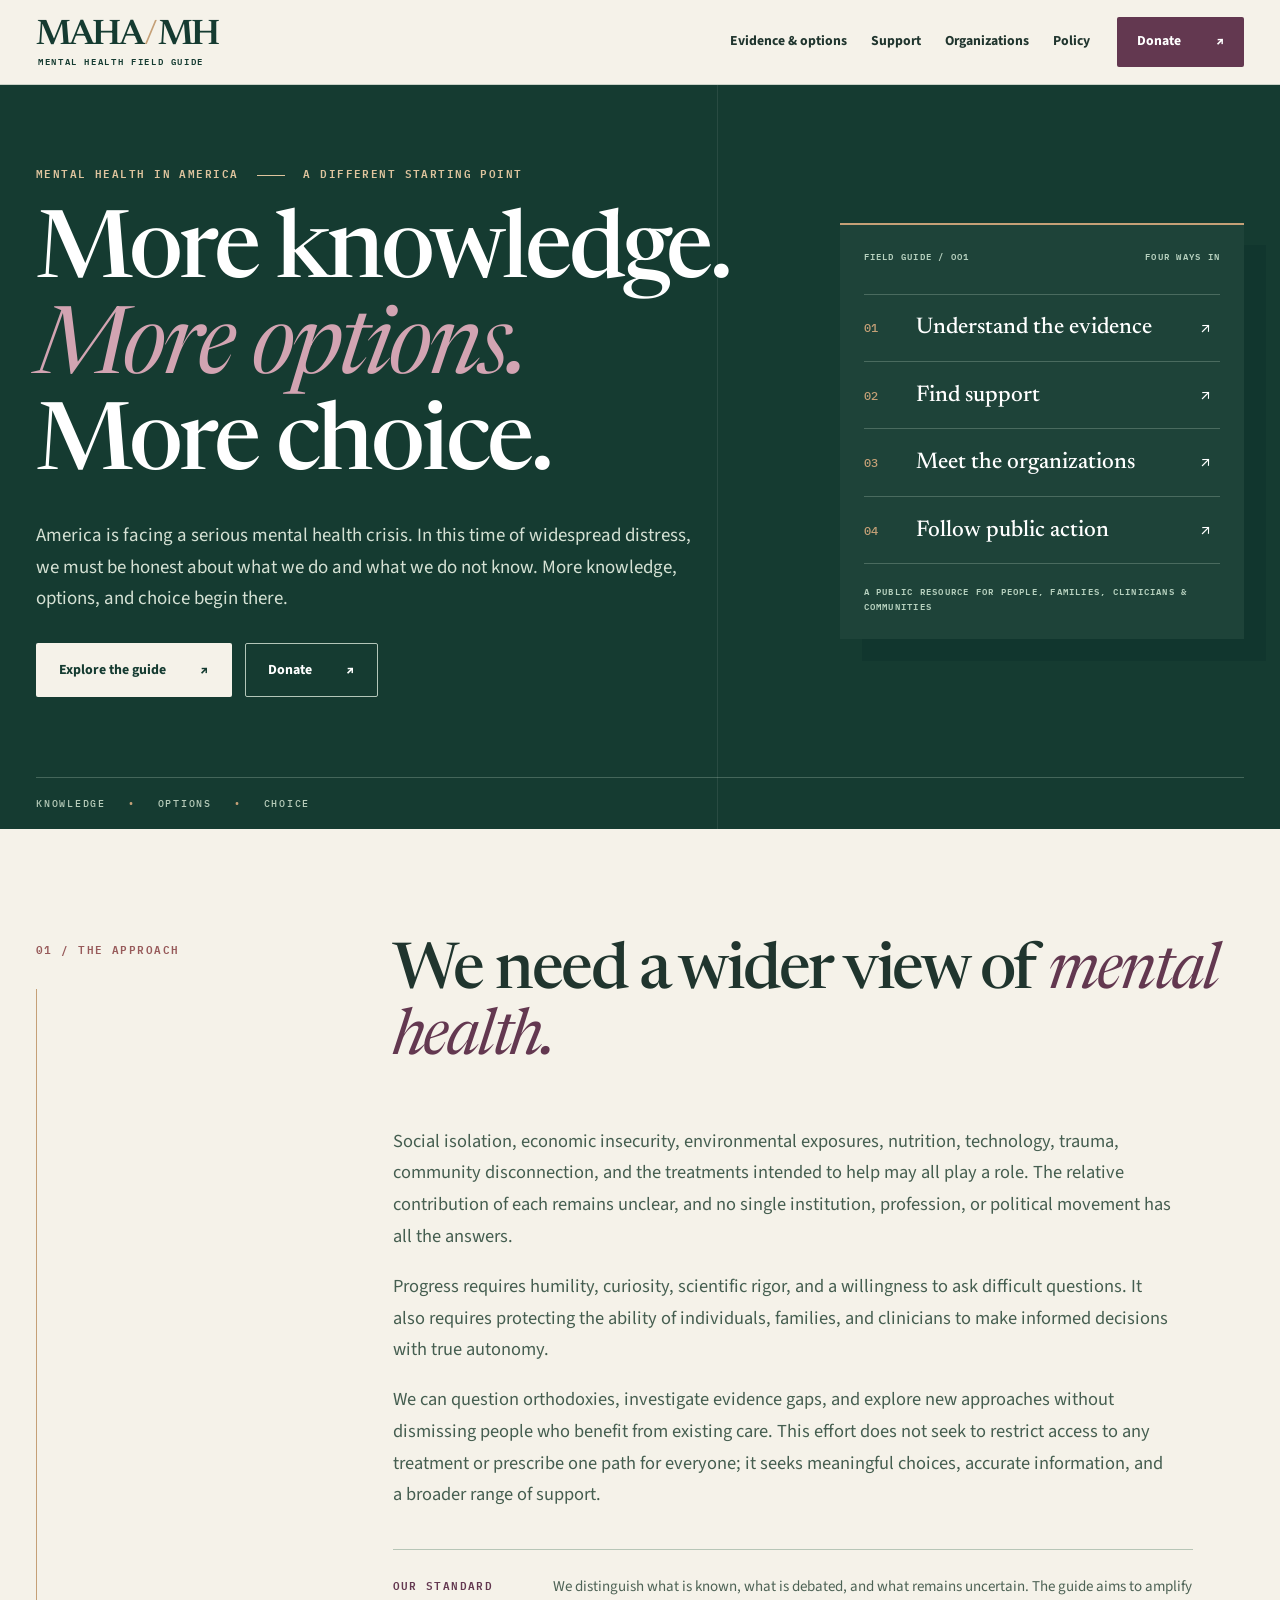
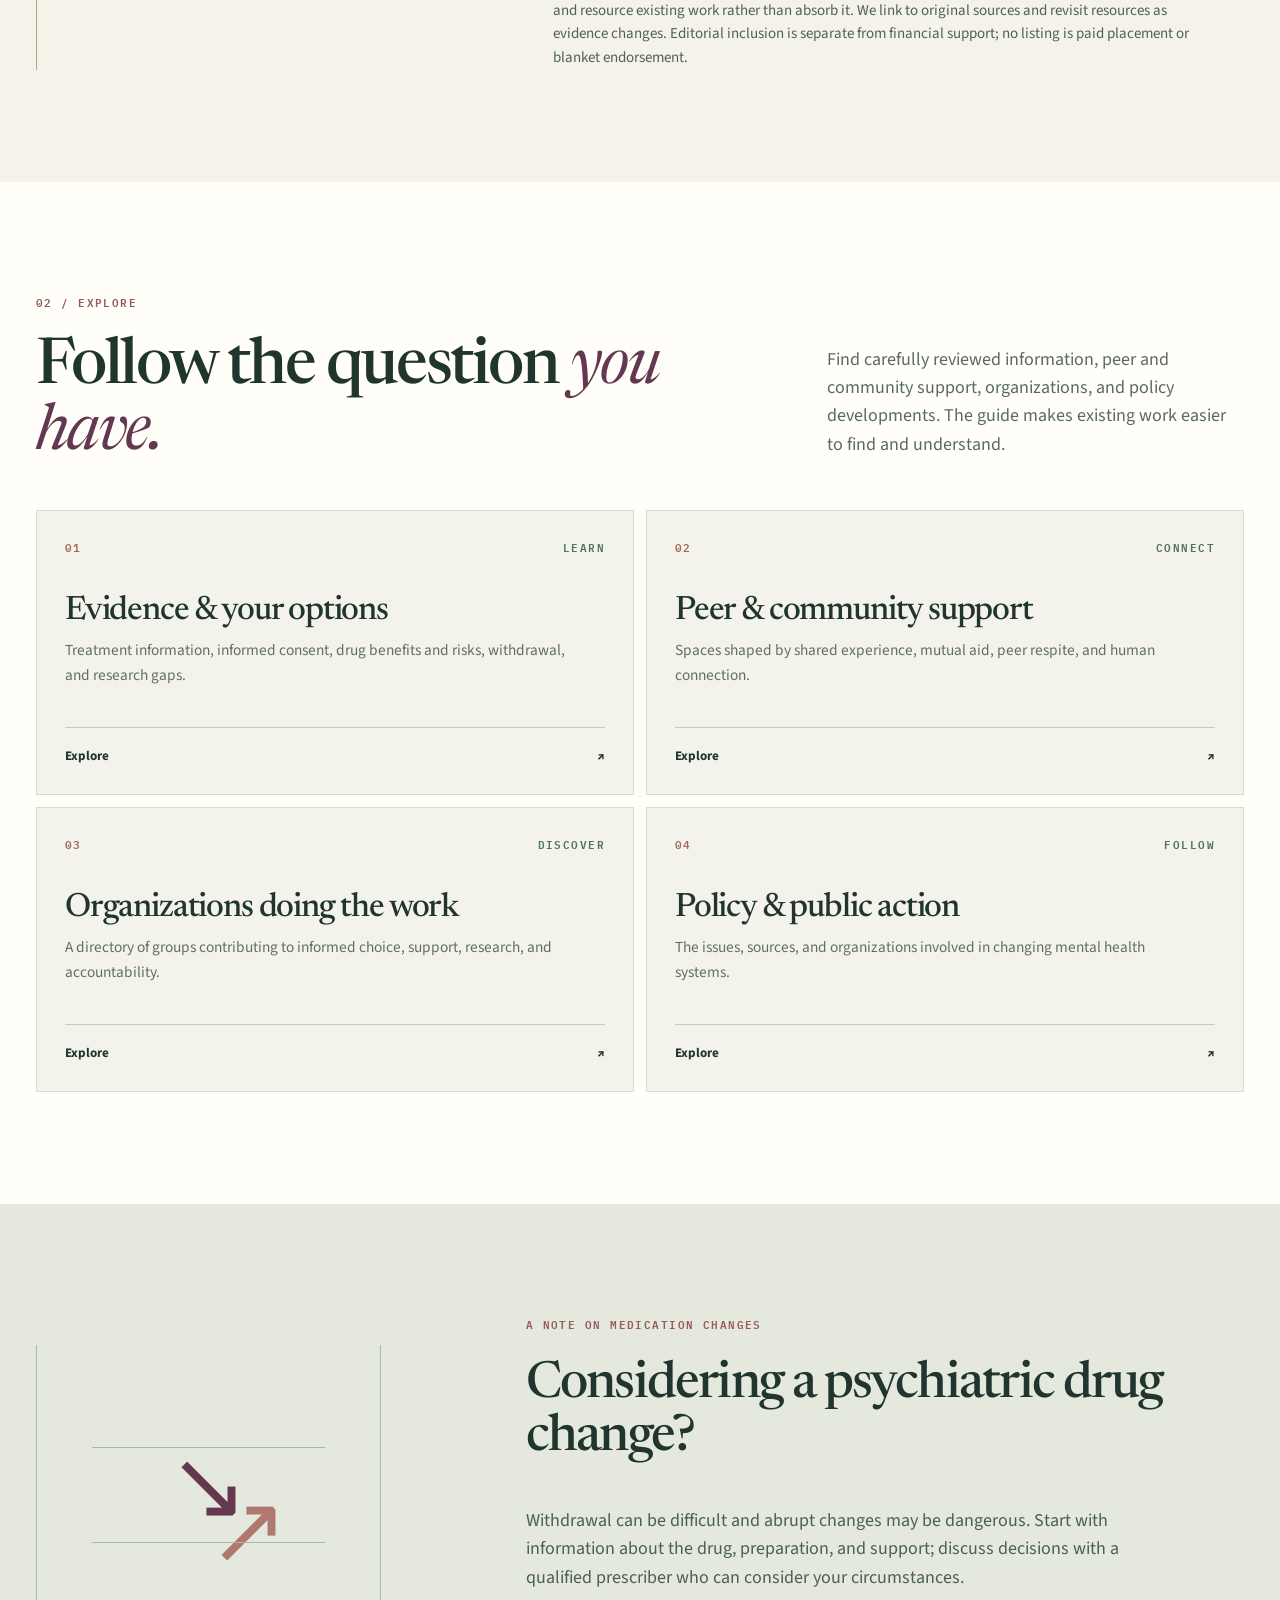
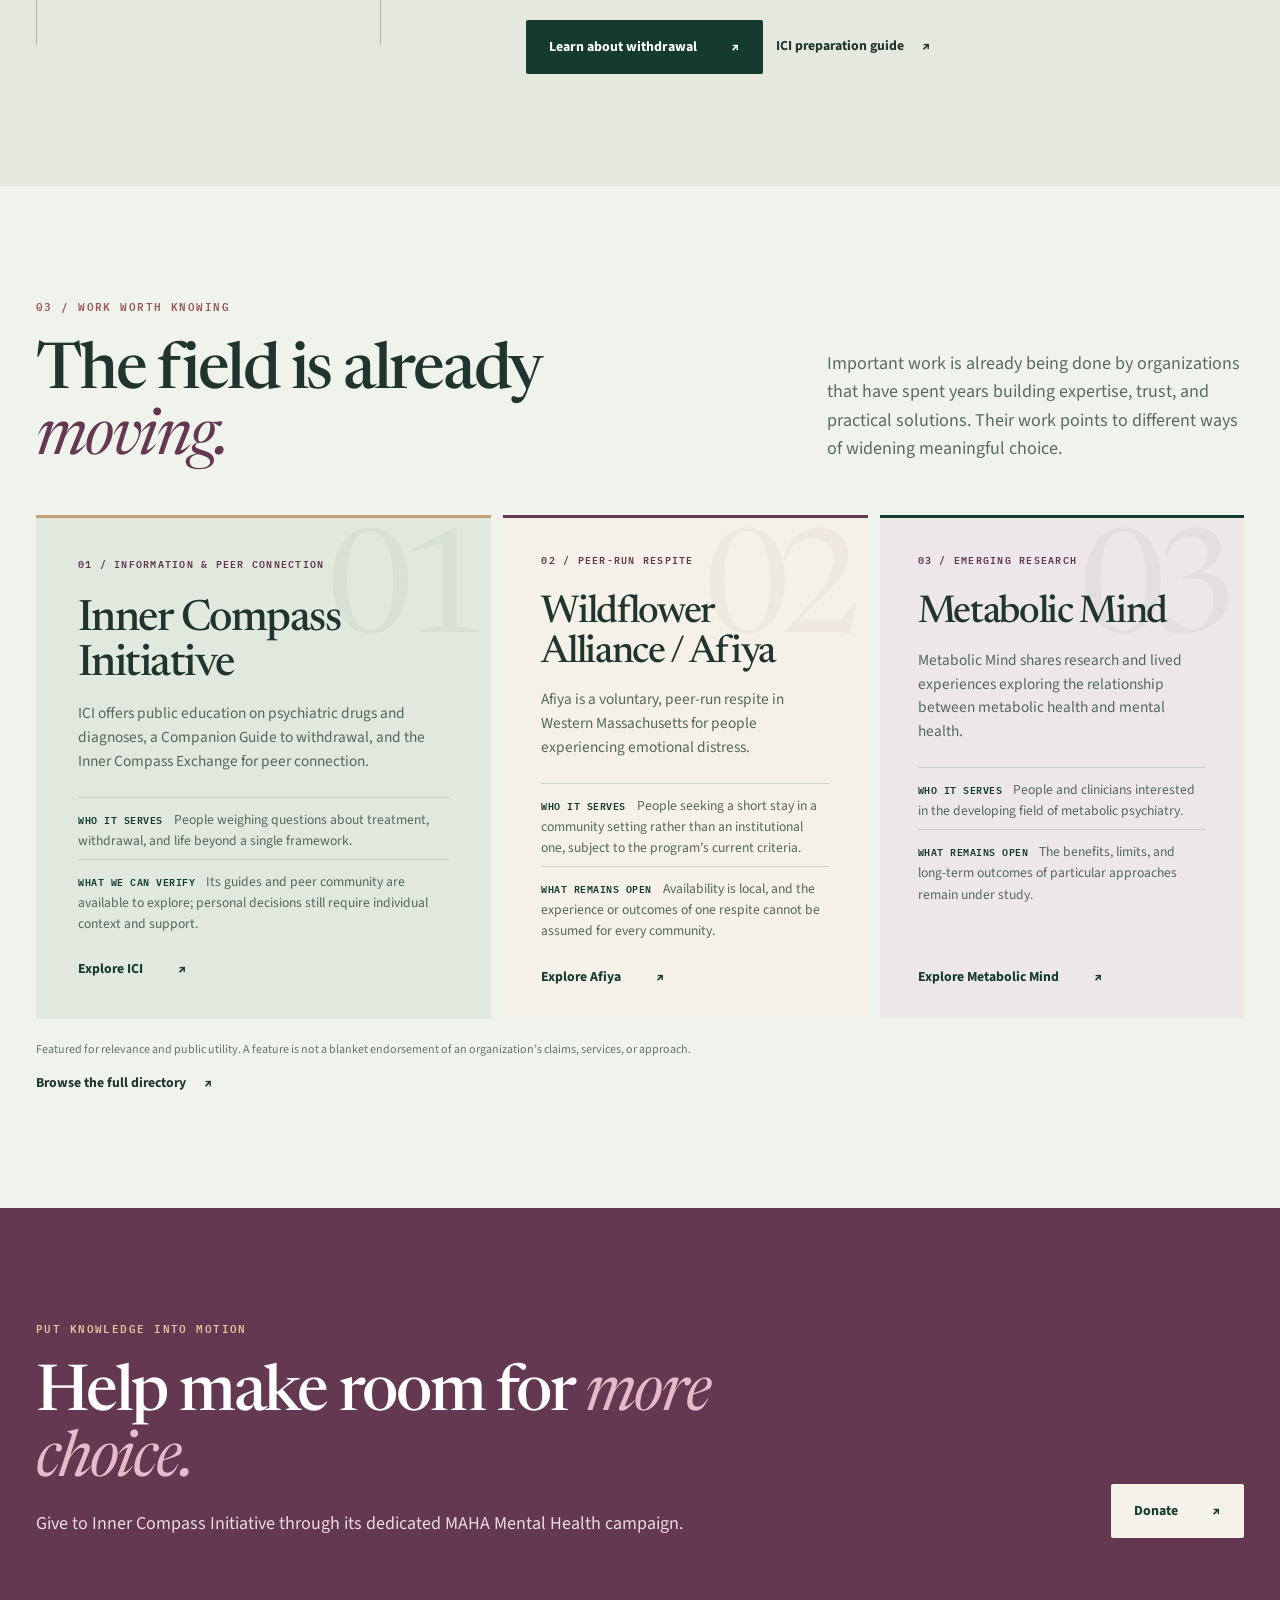
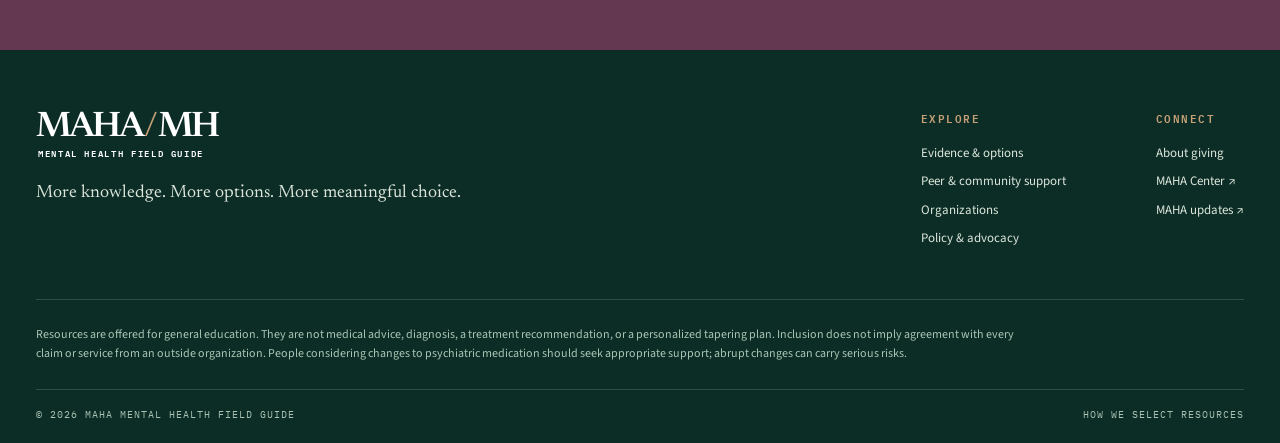
==== index.html @ 8444cba7 "Add files via upload" ====
<!doctype html>
<html lang="en"><head><meta charset="utf-8"><meta name="viewport" content="width=device-width, initial-scale=1"><meta name="theme-color" content="#153b31"><meta name="description" content="A starting point for honest information, support, and choice in mental health."><title>Home | MAHA Mental Health Field Guide</title><link rel="icon" type="image/svg+xml" href="favicon.svg"><link rel="preconnect" href="https://fonts.googleapis.com"><link rel="preconnect" href="https://fonts.gstatic.com" crossorigin><link href="https://fonts.googleapis.com/css2?family=IBM+Plex+Mono:wght@400;500;600&family=Newsreader:opsz,wght@6..72,400;6..72,500;6..72,600&family=Source+Sans+3:wght@400;500;600;700&display=swap" rel="stylesheet"><link rel="stylesheet" href="styles.css"><script src="app.js" defer></script></head>
<body><a class="skip-link" href="#main">Skip to content</a>
<header class="site-header"><div class="shell header-inner"><a class="wordmark" href="index.html" aria-label="MAHA Mental Health Field Guide home"><span class="wordmark-main">MAHA<span class="wordmark-slash">/</span>MH</span><span class="wordmark-sub">MENTAL HEALTH FIELD GUIDE</span></a><a class="mobile-donate" href="https://givebutter.com/maha-mental-health-gvp1bu" target="_blank" rel="noopener noreferrer" aria-label="Donate to Inner Compass Initiative">Donate <span aria-hidden="true">↗</span></a><button class="menu-toggle" type="button" aria-label="Menu" aria-controls="site-nav" aria-expanded="false"><span class="menu-label">Menu</span><span aria-hidden="true">☰</span></button><nav id="site-nav" aria-label="Main navigation"><a href="evidence.html">Evidence & options</a><a href="support.html">Support</a><a href="organizations.html">Organizations</a><a href="policy.html">Policy</a><a class="nav-donate" href="https://givebutter.com/maha-mental-health-gvp1bu" target="_blank" rel="noopener noreferrer" aria-label="Donate to Inner Compass Initiative">Donate <span aria-hidden="true">↗</span></a></nav></div></header>
<main id="main">
<section class="home-hero"><div class="shell hero-layout"><div class="hero-content"><p class="eyebrow light">MENTAL HEALTH IN AMERICA <span class="eyebrow-line"></span> A DIFFERENT STARTING POINT</p><h1>More knowledge.<br><em>More options.</em><br>More choice.</h1><p class="hero-lead">America is facing a serious mental health crisis. In this time of widespread distress, we must be honest about what we do and what we do not know. More knowledge, options, and choice begin there.</p><div class="hero-actions"><a class="button button-cream" href="evidence.html">Explore the guide <span aria-hidden="true">↗</span></a><a class="button button-outline-light" href="https://givebutter.com/maha-mental-health-gvp1bu" target="_blank" rel="noopener noreferrer" aria-label="Donate to Inner Compass Initiative">Donate <span aria-hidden="true">↗</span></a></div></div><div class="hero-index" aria-label="Explore the guide"><div class="index-top"><span>FIELD GUIDE / 001</span><span>FOUR WAYS IN</span></div><a href="evidence.html"><span>01</span><strong>Understand the evidence</strong><b aria-hidden="true">↗</b></a><a href="support.html"><span>02</span><strong>Find support</strong><b aria-hidden="true">↗</b></a><a href="organizations.html"><span>03</span><strong>Meet the organizations</strong><b aria-hidden="true">↗</b></a><a href="policy.html"><span>04</span><strong>Follow public action</strong><b aria-hidden="true">↗</b></a><div class="index-bottom">A PUBLIC RESOURCE FOR PEOPLE, FAMILIES, CLINICIANS & COMMUNITIES</div></div></div><div class="hero-rule shell"><span>KNOWLEDGE</span><span>OPTIONS</span><span>CHOICE</span></div></section>
<section class="section intro-section" id="approach"><div class="shell intro-grid"><div class="section-side"><span class="section-number">01 / THE APPROACH</span><span class="side-rule"></span></div><div class="prose-large"><h2>We need a wider view of <em>mental health.</em></h2><p>Social isolation, economic insecurity, environmental exposures, nutrition, technology, trauma, community disconnection, and the treatments intended to help may all play a role. The relative contribution of each remains unclear, and no single institution, profession, or political movement has all the answers.</p><p>Progress requires humility, curiosity, scientific rigor, and a willingness to ask difficult questions. It also requires protecting the ability of individuals, families, and clinicians to make informed decisions with true autonomy.</p><p>We can question orthodoxies, investigate evidence gaps, and explore new approaches without dismissing people who benefit from existing care. This effort does not seek to restrict access to any treatment or prescribe one path for everyone; it seeks meaningful choices, accurate information, and a broader range of support.</p><div class="approach-note"><strong>Our standard</strong><p>We distinguish what is known, what is debated, and what remains uncertain. The guide aims to amplify and resource existing work rather than absorb it. We link to original sources and revisit resources as evidence changes. Editorial inclusion is separate from financial support; no listing is paid placement or blanket endorsement.</p></div></div></div></section>
<section class="section pathways"><div class="shell"><div class="section-head"><div><span class="section-number">02 / EXPLORE</span><h2>Follow the question <em>you have.</em></h2></div><p>Find carefully reviewed information, peer and community support, organizations, and policy developments. The guide makes existing work easier to find and understand.</p></div><div class="route-grid"><a class="route-card" href="evidence.html"><span class="route-no">01</span><span class="route-label">LEARN</span><h3>Evidence & your options</h3><p>Treatment information, informed consent, drug benefits and risks, withdrawal, and research gaps.</p><span class="route-action">Explore <span aria-hidden="true">↗</span></span></a><a class="route-card" href="support.html"><span class="route-no">02</span><span class="route-label">CONNECT</span><h3>Peer & community support</h3><p>Spaces shaped by shared experience, mutual aid, peer respite, and human connection.</p><span class="route-action">Explore <span aria-hidden="true">↗</span></span></a><a class="route-card" href="organizations.html"><span class="route-no">03</span><span class="route-label">DISCOVER</span><h3>Organizations doing the work</h3><p>A directory of groups contributing to informed choice, support, research, and accountability.</p><span class="route-action">Explore <span aria-hidden="true">↗</span></span></a><a class="route-card" href="policy.html"><span class="route-no">04</span><span class="route-label">FOLLOW</span><h3>Policy & public action</h3><p>The issues, sources, and organizations involved in changing mental health systems.</p><span class="route-action">Explore <span aria-hidden="true">↗</span></span></a></div></div></section>
<section class="section urgent-section"><div class="shell urgent-grid"><div class="urgent-symbol" aria-hidden="true"><span>↘</span><span>↗</span></div><div><span class="section-number">A NOTE ON MEDICATION CHANGES</span><h2>Considering a psychiatric drug change?</h2><p>Withdrawal can be difficult and abrupt changes may be dangerous. Start with information about the drug, preparation, and support; discuss decisions with a qualified prescriber who can consider your circumstances.</p><div class="button-row"><a class="button button-dark" href="evidence.html#withdrawal">Learn about withdrawal <span aria-hidden="true">↗</span></a><a class="text-link" href="https://www.theinnercompass.org/prepare" target="_blank" rel="noopener noreferrer">ICI preparation guide<span aria-hidden="true">↗</span></a></div></div></div></section>
<section class="section work-section"><div class="shell"><div class="section-head"><div><span class="section-number">03 / WORK WORTH KNOWING</span><h2>The field is already <em>moving.</em></h2></div><p>Important work is already being done by organizations that have spent years building expertise, trust, and practical solutions. Their work points to different ways of widening meaningful choice.</p></div><div class="feature-grid">
<article class="feature-card"><span class="feature-kicker">01 / INFORMATION & PEER CONNECTION</span><h3>Inner Compass Initiative</h3><p>ICI offers public education on psychiatric drugs and diagnoses, a Companion Guide to withdrawal, and the Inner Compass Exchange for peer connection.</p><p class="feature-detail"><strong>Who it serves</strong> People weighing questions about treatment, withdrawal, and life beyond a single framework.</p><p class="feature-detail"><strong>What we can verify</strong> Its guides and peer community are available to explore; personal decisions still require individual context and support.</p><a href="https://www.theinnercompass.org/" target="_blank" rel="noopener noreferrer">Explore ICI <span aria-hidden="true">↗</span></a></article>
<article class="feature-card"><span class="feature-kicker">02 / PEER-RUN RESPITE</span><h3>Wildflower Alliance / Afiya</h3><p>Afiya is a voluntary, peer-run respite in Western Massachusetts for people experiencing emotional distress.</p><p class="feature-detail"><strong>Who it serves</strong> People seeking a short stay in a community setting rather than an institutional one, subject to the program’s current criteria.</p><p class="feature-detail"><strong>What remains open</strong> Availability is local, and the experience or outcomes of one respite cannot be assumed for every community.</p><a href="https://wildfloweralliance.org/afiya/" target="_blank" rel="noopener noreferrer">Explore Afiya <span aria-hidden="true">↗</span></a></article>
<article class="feature-card"><span class="feature-kicker">03 / EMERGING RESEARCH</span><h3>Metabolic Mind</h3><p>Metabolic Mind shares research and lived experiences exploring the relationship between metabolic health and mental health.</p><p class="feature-detail"><strong>Who it serves</strong> People and clinicians interested in the developing field of metabolic psychiatry.</p><p class="feature-detail"><strong>What remains open</strong> The benefits, limits, and long-term outcomes of particular approaches remain under study.</p><a href="https://www.metabolicmind.org/" target="_blank" rel="noopener noreferrer">Explore Metabolic Mind <span aria-hidden="true">↗</span></a></article>
</div><p class="feature-note">Featured for relevance and public utility. A feature is not a blanket endorsement of an organization’s claims, services, or approach.</p><a class="text-link" href="organizations.html">Browse the full directory <span aria-hidden="true">↗</span></a></div></section>
<section class="section closing-cta"><div class="shell closing-grid"><div><span class="section-number">PUT KNOWLEDGE INTO MOTION</span><h2>Help make room for <em>more choice.</em></h2><p>Give to Inner Compass Initiative through its dedicated MAHA Mental Health campaign.</p></div><a class="button button-cream" href="https://givebutter.com/maha-mental-health-gvp1bu" target="_blank" rel="noopener noreferrer" aria-label="Donate to Inner Compass Initiative">Donate <span aria-hidden="true">↗</span></a></div></section>
</main>
<footer class="site-footer"><div class="shell"><div class="footer-main"><div><a class="wordmark wordmark-light" href="index.html"><span class="wordmark-main">MAHA<span class="wordmark-slash">/</span>MH</span><span class="wordmark-sub">MENTAL HEALTH FIELD GUIDE</span></a><p>More knowledge. More options. More meaningful choice.</p></div><div class="footer-nav"><div><span class="footer-label">Explore</span><a href="evidence.html">Evidence & options</a><a href="support.html">Peer & community support</a><a href="organizations.html">Organizations</a><a href="policy.html">Policy & advocacy</a></div><div><span class="footer-label">Connect</span><a href="giving.html">About giving</a><a href="https://www.mahacenter.org/" target="_blank" rel="noopener noreferrer">MAHA Center ↗</a><a href="https://www.mahacenter.org/involved" target="_blank" rel="noopener noreferrer">MAHA updates ↗</a></div></div></div><div class="footer-disclaimer"><p>Resources are offered for general education. They are not medical advice, diagnosis, a treatment recommendation, or a personalized tapering plan. Inclusion does not imply agreement with every claim or service from an outside organization. People considering changes to psychiatric medication should seek appropriate support; abrupt changes can carry serious risks.</p></div><div class="footer-bottom"><span>© 2026 MAHA Mental Health Field Guide</span><a href="index.html#approach">How we select resources</a></div></div></footer></body></html>
---- styles.css ----
:root{--forest:#153b31;--forest-deep:#0d3029;--forest-soft:#e3e9de;--plum:#633850;--plum-deep:#4e293d;--copper:#c5a077;--cream:#f5f2e9;--paper:#fffef9;--ink:#20352e;--muted:#596b60;--line:#c9d3c7;--display:'Newsreader',Georgia,serif;--body:'Source Sans 3',Arial,sans-serif;--mono:'IBM Plex Mono',monospace}*{box-sizing:border-box}html{scroll-behavior:smooth;scroll-padding-top:95px}body{margin:0;color:var(--ink);background:var(--paper);font:18px/1.58 var(--body)}a{color:inherit}button,input{font:inherit}button{cursor:pointer}h1,h2,h3,p{margin-top:0}h1,h2,h3{font-family:var(--display);font-weight:500;line-height:1.03;letter-spacing:-.035em}h1{font-size:clamp(4.1rem,7.3vw,8rem)}h2{font-size:clamp(3.1rem,5vw,5.3rem)}h3{font-size:clamp(1.65rem,2.3vw,2.15rem)}h1 em,h2 em{font-weight:400;color:var(--plum)}.shell{width:min(1240px,calc(100% - 72px));margin:auto}.section{padding:112px 0}.sr-only{position:absolute;width:1px;height:1px;overflow:hidden;clip:rect(0,0,0,0);white-space:nowrap}.skip-link{position:absolute;top:-100px;left:12px;z-index:100;padding:10px;background:#fff}.skip-link:focus{top:10px}:focus-visible{outline:3px solid var(--copper);outline-offset:4px}.site-header{position:sticky;top:0;z-index:30;background:rgba(245,242,233,.97);border-bottom:1px solid #c9d1c7;backdrop-filter:blur(14px)}.header-inner{height:84px;display:flex;align-items:center;gap:48px;justify-content:space-between}.wordmark{display:inline-flex;flex-direction:column;line-height:1;text-decoration:none;color:var(--forest);flex:none}.wordmark-main{font-family:var(--display);font-weight:600;letter-spacing:-.08em;font-size:2.2rem}.wordmark-slash{color:var(--copper);font-weight:400;margin:0 .07em}.wordmark-sub{font:600 .54rem/1.2 var(--mono);letter-spacing:.19em;padding-left:2px;margin-top:3px}.site-header nav{display:flex;align-items:center;gap:24px}.site-header nav a{font-size:.86rem;font-weight:700;text-decoration:none;white-space:nowrap}.site-header nav a:not(.nav-donate):hover,.site-header nav a[aria-current=page]:not(.nav-donate){text-decoration:underline;text-decoration-color:var(--copper);text-underline-offset:9px;text-decoration-thickness:2px}.nav-donate{background:var(--plum);color:white;padding:14px 20px;border-radius:2px;margin-left:3px;display:flex;gap:35px}.nav-donate:hover{background:var(--plum-deep)}.menu-toggle{display:none}.eyebrow,.section-number,.route-label,.route-no,.footer-label,.tile-no,.index-top,.index-bottom{font:600 .69rem/1.5 var(--mono);letter-spacing:.13em;text-transform:uppercase}.section-number{color:#975a5a;display:block;margin-bottom:26px}.button{display:inline-flex;align-items:center;justify-content:space-between;gap:34px;padding:17px 22px;border:1px solid transparent;text-decoration:none;font-size:.87rem;line-height:1.3;font-weight:700;border-radius:2px;transition:transform .18s,background .18s}.button:hover{transform:translateY(-3px)}.button-cream{background:var(--cream);color:var(--forest)}.button-outline-light{border-color:#b3c6b9;color:#fff}.button-dark{background:var(--forest);color:white}.button-plum{background:var(--plum);color:white;width:100%}.button-row,.hero-actions{display:flex;flex-wrap:wrap;align-items:center;gap:13px;margin-top:28px}.text-link{display:inline-flex;align-items:center;gap:18px;text-decoration:none;font-size:.86rem;font-weight:700}.text-link:hover{text-decoration:underline;text-underline-offset:5px}.home-hero{background:var(--forest);color:white;position:relative;overflow:hidden}.home-hero:before{content:'';position:absolute;top:0;left:56%;width:1px;height:100%;background:#ffffff16}.hero-layout{min-height:665px;display:grid;grid-template-columns:1.28fr .72fr;gap:7%;align-items:center}.hero-content{padding:80px 0}.eyebrow{color:var(--copper);margin-bottom:25px}.eyebrow.light{color:#dec49e}.eyebrow-line{display:inline-block;width:28px;border-top:1px solid currentColor;vertical-align:middle;margin:0 10px}.home-hero h1{margin-bottom:25px}.home-hero h1 em{color:#d2a4b2}.hero-lead{max-width:660px;color:#d5e1d4;font-size:1.18rem;line-height:1.67}.hero-index{border-top:2px solid var(--copper);background:#ffffff0a;padding:24px;align-self:center;box-shadow:22px 22px 0 #0b2e2755}.index-top,.index-bottom{display:flex;justify-content:space-between;color:#b7d1bf;font-size:.59rem}.index-top{margin-bottom:30px}.hero-index>a{display:grid;grid-template-columns:40px 1fr 20px;gap:12px;align-items:center;border-top:1px solid #a1baaa55;padding:19px 0;text-decoration:none}.hero-index>a:hover{color:#efc8a7}.hero-index>a span{font:500 .73rem var(--mono);color:var(--copper)}.hero-index>a strong{font:500 1.42rem var(--display)}.hero-index>a b{font-weight:400}.index-bottom{border-top:1px solid #a1baaa55;padding-top:20px;line-height:1.6}.hero-rule{display:flex;gap:22px;border-top:1px solid #acc3b250;padding:19px 0;color:#b6cbb9;font:500 .61rem var(--mono);letter-spacing:.18em}.hero-rule span:not(:last-child):after{content:'•';margin-left:22px;color:var(--copper)}.intro-section{background:var(--cream)}.intro-grid{display:grid;grid-template-columns:260px minmax(0,1fr);gap:8%}.section-side{display:flex;flex-direction:column;gap:6px}.side-rule{width:1px;background:var(--copper);flex:1;min-height:80px}.prose-large h2{max-width:860px}.prose-large>p{font-size:1.15rem;color:#455e50;line-height:1.72;max-width:780px}.approach-note{border-top:1px solid #b7c6b7;margin-top:38px;padding-top:25px;display:grid;grid-template-columns:140px 1fr;gap:20px;max-width:800px}.approach-note strong{font:600 .71rem var(--mono);text-transform:uppercase;letter-spacing:.12em;color:var(--plum)}.approach-note p{font-size:.94rem;margin:0;color:#4d6255}.section-head{display:grid;grid-template-columns:1.25fr .75fr;gap:8%;align-items:end;margin-bottom:42px}.section-head h2{margin-bottom:0}.section-head>p{color:var(--muted);margin:0 0 9px;max-width:430px}.pathways{background:var(--paper)}.route-grid{display:grid;grid-template-columns:repeat(2,1fr);gap:12px}.route-card{display:grid;grid-template-columns:1fr auto;grid-template-rows:auto auto 1fr auto;min-height:285px;background:#f4f3eb;border:1px solid #d5ddd0;padding:28px;text-decoration:none;transition:transform .18s,background .18s}.route-card:hover{transform:translateY(-4px);background:#e8ede3}.route-no{grid-column:1;color:#9f675d}.route-label{grid-column:2;color:#51735d}.route-card h3{grid-column:1/-1;font-size:2.1rem;align-self:end;margin:38px 0 10px}.route-card p{grid-column:1/-1;color:#5e7063;margin:0;max-width:500px;font-size:.96rem}.route-action{grid-column:1/-1;align-self:end;border-top:1px solid #becbbd;padding-top:18px;margin-top:22px;display:flex;justify-content:space-between;font-size:.82rem;font-weight:700}.urgent-section{background:#e5e8dc}.urgent-grid{display:grid;grid-template-columns:.48fr 1fr;gap:12%;align-items:center}.urgent-symbol{height:300px;display:grid;place-items:center;border-left:1px solid #a7baaa;border-right:1px solid #a7baaa;position:relative;color:var(--plum)}.urgent-symbol:before,.urgent-symbol:after{content:'';position:absolute;left:16%;right:16%;border-top:1px solid #a7baaa}.urgent-symbol:before{top:34%}.urgent-symbol:after{bottom:34%}.urgent-symbol span{font-family:var(--display);font-size:6rem;line-height:1}.urgent-symbol span:last-child{position:absolute;transform:translate(40px,45px);color:#af796f}.urgent-grid h2{font-size:clamp(2.8rem,4vw,4.7rem)}.urgent-grid p{max-width:630px;color:#4a6054}.work-section{background:var(--paper)}.work-lines{border-top:1px solid var(--line)}.work-lines>a{display:grid;grid-template-columns:65px 1.2fr .8fr 20px;gap:25px;align-items:center;padding:27px 4px;border-bottom:1px solid var(--line);text-decoration:none}.work-lines>a:hover{color:var(--plum);background:#f7f6f0}.work-lines span{font:.8rem var(--mono);color:#9a685e}.work-lines h3{margin:0;font-size:1.65rem}.work-lines p{margin:0;color:#607265;font-size:.9rem}.work-lines b{font-weight:400}.closing-cta{background:var(--plum);color:#fff}.closing-grid{display:flex;justify-content:space-between;align-items:end;gap:30px}.closing-cta .section-number{color:#e6bf9e}.closing-cta h2{max-width:750px;margin-bottom:15px}.closing-cta h2 em{color:#e8b9c8}.closing-cta p{color:#ebdce4;margin-bottom:0}.closing-grid>.button{flex:none}.page-hero{background:var(--forest);color:white;padding:90px 0 100px;position:relative;overflow:hidden}.page-hero:after{content:'MH';position:absolute;right:3%;bottom:-130px;color:#ffffff0c;font:600 30rem/1 var(--display);letter-spacing:-.1em;pointer-events:none}.page-hero .shell{position:relative;z-index:1}.page-hero h1{max-width:850px;margin:0 0 22px}.page-hero h1 em{color:#d7b0b9}.page-hero p:not(.eyebrow){font-size:1.25rem;max-width:780px;color:#d9e7da}.plum-hero,.giving-hero{background:var(--plum-deep)}.plum-hero h1 em,.giving-hero h1 em{color:#d2b59c}.giving-hero .button{margin-top:20px}.page-layout{display:grid;grid-template-columns:205px 1fr;gap:10%}.page-aside{position:sticky;top:125px;align-self:start;display:flex;flex-direction:column;gap:14px}.page-aside span{font:.65rem var(--mono);letter-spacing:.14em;color:var(--plum);margin-bottom:12px}.page-aside a{font-size:.87rem;text-decoration:none;border-left:2px solid #c6d1c5;padding-left:12px}.page-aside a:hover{border-color:var(--plum);color:var(--plum)}.page-content section{padding:0 0 68px;margin-bottom:68px;border-bottom:1px solid var(--line)}.page-content section:last-child{border:0;margin:0;padding:0}.page-content h2{max-width:850px}.page-content p{color:#4f6558;font-size:1.05rem;max-width:800px}.question-list{counter-reset:q;list-style:none;padding:0;margin:30px 0}.question-list li{position:relative;padding:13px 10px 13px 60px;border-top:1px solid var(--line);font-family:var(--display);font-size:1.4rem;line-height:1.25}.question-list li:last-child{border-bottom:1px solid var(--line)}.question-list li:before{counter-increment:q;content:counter(q,decimal-leading-zero);position:absolute;left:0;top:17px;color:var(--plum);font:500 .75rem var(--mono)}.link-rows{margin-top:28px;border-top:1px solid var(--line)}.link-rows a{display:grid;grid-template-columns:1fr 25px;gap:4px 15px;padding:17px 0;border-bottom:1px solid var(--line);text-decoration:none}.link-rows a:hover{color:var(--plum)}.link-rows strong{font-size:1.05rem}.link-rows small{grid-column:1;color:#68796b;font-size:.78rem}.link-rows span{grid-column:2;grid-row:1/3;align-self:center}.callout,.notice{border-left:3px solid var(--plum);background:#eeeae4;padding:22px 25px;margin:28px 0}.callout strong,.notice strong{font-family:var(--display);font-size:1.45rem;font-weight:500}.callout p,.notice p{margin:6px 0 0!important;font-size:.93rem!important;color:#516355}.editorial-grid{display:grid;grid-template-columns:repeat(2,1fr);gap:12px}.editorial-grid article{min-height:320px;background:var(--cream);padding:28px;display:flex;flex-direction:column}.tile-no{color:var(--plum)}.editorial-grid h3{margin:40px 0 12px}.editorial-grid p{font-size:.97rem;color:#56695c;line-height:1.6}.editorial-grid a{margin-top:auto}.notice{margin-top:40px}.directory-intro{display:grid;grid-template-columns:1.1fr .9fr;gap:6%;align-items:end}.directory-intro p{color:var(--muted)}.directory-tools{border-top:1px solid var(--line);padding-top:23px;margin-top:30px;display:flex;justify-content:space-between;gap:20px;flex-wrap:wrap}.search-field input{padding:12px 15px;background:#fff;border:1px solid #acbdad;min-width:300px;max-width:100%;outline-color:var(--plum)}.filters{display:flex;gap:6px;flex-wrap:wrap}.filters button{border:1px solid #b7c6b9;background:transparent;padding:9px 12px;color:var(--ink);font-size:.79rem;border-radius:2px}.filters button[aria-pressed=true]{background:var(--forest);color:white}.result-count{font:.7rem var(--mono);color:#748479;margin:22px 0 13px}.directory-list{display:grid;grid-template-columns:repeat(2,1fr);gap:10px}.directory-entry{border:1px solid #d2ddd0;background:#f8f8f1;padding:26px;display:flex;flex-direction:column;min-height:255px}.directory-entry .entry-tag{font:.65rem var(--mono);color:var(--plum);text-transform:uppercase;letter-spacing:.1em}.directory-entry h3{font-size:1.55rem;margin:20px 0 8px}.directory-entry p{font-size:.88rem;color:#5c6e60;line-height:1.55;margin-bottom:15px}.directory-entry a{font-size:.8rem;font-weight:700;text-decoration:none;margin-top:auto}.directory-entry a:hover{text-decoration:underline}.empty-state{grid-column:1/-1;padding:35px;background:var(--cream)}.policy-list{border-top:1px solid var(--line)}.policy-list article{display:grid;grid-template-columns:180px 1fr 1.15fr;gap:5%;padding:25px 0;border-bottom:1px solid var(--line);align-items:start}.policy-list span{font:.68rem var(--mono);color:var(--plum)}.policy-list h3{margin:0}.policy-list p{font-size:.9rem;color:#627267;margin:0}.source-panel{margin-top:80px;padding:52px;background:#e6eadf}.source-panel p{max-width:780px;color:#52675a}.source-links{display:flex;gap:8px;flex-wrap:wrap;margin-top:25px}.source-links a{display:flex;gap:30px;justify-content:space-between;align-items:center;padding:13px 18px;background:var(--forest);color:white;text-decoration:none;font-size:.82rem;font-weight:700}.source-links a:hover{background:var(--plum)}.policy-caveat{font-size:.8rem;color:#6b776b;margin:22px 0 0}.giving-grid{display:grid;grid-template-columns:1.1fr .9fr;gap:10%;align-items:start}.giving-grid>div:first-child p{max-width:700px;color:#54675b}.fund-pillars{border-top:1px solid var(--line);display:grid;grid-template-columns:1fr 1fr;margin-top:30px}.fund-pillars span{border-bottom:1px solid var(--line);padding:13px 8px 13px 0;font:.72rem var(--mono)}.giving-card{background:#ede8e0;padding:35px;border-top:4px solid var(--plum)}.giving-card h3{font-size:2.5rem;margin-bottom:18px}.giving-card>p{font-size:.96rem;color:#53645a}.giving-card .donation-clarity{font-size:.8rem;border-top:1px solid #cdbfb7;margin-top:25px;padding-top:20px}.fund-governance{background:var(--cream)}.governance-grid{display:grid;grid-template-columns:repeat(3,1fr);gap:12px}.governance-grid>div{border-top:2px solid var(--copper);padding-top:20px}.governance-grid strong{font-family:var(--display);font-size:1.5rem;font-weight:500}.governance-grid p{font-size:.87rem;color:#607063;margin-top:10px}.site-footer{background:#0c2d26;color:#dce6db;padding:60px 0 22px}.footer-main{display:flex;justify-content:space-between;gap:40px;border-bottom:1px solid #6f938055;padding-bottom:50px}.wordmark-light{color:white}.footer-main>div:first-child p{font:400 1.12rem var(--display);margin:25px 0 0}.footer-nav{display:flex;gap:90px}.footer-nav>div{display:flex;flex-direction:column;gap:8px}.footer-label{color:var(--copper);margin-bottom:8px}.footer-nav a{font-size:.81rem;color:#dce6db;text-decoration:none}.footer-nav a:hover{text-decoration:underline}.footer-disclaimer{padding:25px 0;max-width:1000px}.footer-disclaimer p{font-size:.75rem;color:#aac5b4;line-height:1.65;margin:0}.footer-bottom{display:flex;justify-content:space-between;border-top:1px solid #6f938055;padding-top:18px;font:.63rem var(--mono);text-transform:uppercase;letter-spacing:.1em;color:#a8c1b2}.footer-bottom a{text-decoration:none}
@media(max-width:980px){.shell{width:min(100% - 42px,760px)}.section{padding:75px 0}.menu-toggle{display:flex;gap:8px;align-items:center;padding:8px 11px;background:transparent;border:1px solid #a0b3a4;color:var(--forest);font-size:.82rem}.site-header nav{display:none;position:absolute;top:84px;left:0;right:0;background:var(--cream);padding:18px 22px;box-shadow:0 20px 24px #102c2520;flex-direction:column;align-items:stretch;gap:0}.site-header nav.open{display:flex}.site-header nav a{padding:13px 0}.site-header nav .nav-donate{padding:13px;margin:12px 0 0}.hero-layout{grid-template-columns:1fr;gap:0}.hero-content{padding:85px 0 30px}.hero-index{margin:0 0 50px}.intro-grid{grid-template-columns:1fr;gap:20px}.side-rule{display:none}.section-head,.directory-intro,.giving-grid{grid-template-columns:1fr;gap:15px}.urgent-grid{grid-template-columns:1fr}.urgent-symbol{display:none}.page-layout{grid-template-columns:1fr}.page-aside{position:static;flex-direction:row;flex-wrap:wrap;margin-bottom:50px;gap:8px 18px}.page-aside span{width:100%}.page-aside a{font-size:.76rem}.policy-list article{grid-template-columns:100px 1fr}.policy-list p{grid-column:2}.footer-nav{gap:35px}}
@media(max-width:650px){body{font-size:16px}.shell{width:calc(100% - 32px)}.section{padding:60px 0}.header-inner{height:72px}.site-header nav{top:72px}.wordmark-main{font-size:1.85rem}.wordmark-sub{font-size:.46rem}.home-hero h1,.page-hero h1{font-size:clamp(3.8rem,13.5vw,5.5rem)}.hero-content{padding:65px 0 25px}.hero-lead{font-size:1.04rem}.hero-index{padding:17px}.hero-index>a strong{font-size:1.2rem}.home-hero:before{display:none}.hero-rule{font-size:.48rem;gap:9px}.hero-rule span:not(:last-child):after{margin-left:9px}.route-grid,.editorial-grid,.directory-list,.governance-grid{grid-template-columns:1fr}.route-card{min-height:245px}.route-card h3{margin-top:25px}.approach-note{grid-template-columns:1fr;gap:7px}.work-lines>a{grid-template-columns:35px 1fr 18px;gap:8px 14px}.work-lines h3{font-size:1.38rem}.work-lines p{grid-column:2}.work-lines b{grid-column:3;grid-row:1/3}.closing-grid{display:block}.closing-grid>.button{margin-top:25px}.page-hero{padding:68px 0}.page-hero:after{font-size:19rem;bottom:-70px}.page-hero p:not(.eyebrow){font-size:1.05rem}.question-list li{font-size:1.2rem}.policy-list article{grid-template-columns:1fr;gap:7px}.policy-list p{grid-column:1}.source-panel{padding:26px;margin-top:45px}.source-links a{width:100%}.fund-pillars{grid-template-columns:1fr}.giving-card{padding:25px}.footer-main{display:block}.footer-nav{margin-top:40px;gap:35px}.footer-bottom{gap:15px;flex-wrap:wrap}}
@media(prefers-reduced-motion:reduce){html{scroll-behavior:auto}*,*:before,*:after{transition:none!important;animation:none!important}}
.tracking-tool{display:flex;align-items:center;justify-content:space-between;gap:32px;margin-top:18px;padding:30px 34px;border:1px solid var(--line);border-left:4px solid var(--copper);background:var(--cream)}.tracking-tool .section-number{margin-bottom:10px}.tracking-tool h3{margin-bottom:8px}.tracking-tool p{font-size:.9rem;color:var(--muted);max-width:700px;margin-bottom:0}.tracking-tool .button{flex:none}@media(max-width:650px){.tracking-tool{display:block;padding:25px}.tracking-tool .button{margin-top:20px}}
.directory-entry .entry-relevance{border-top:1px solid var(--line);padding-top:13px;margin-top:3px;color:#4d6356}.entry-relevance strong{font:600 .62rem var(--mono);letter-spacing:.08em;text-transform:uppercase;color:var(--plum);margin-right:5px}
/* An editorial feature spread: one lead story, two concise companion stories. */
.work-section{background:#f0f3eb}.feature-grid{display:grid;grid-template-columns:1.25fr 1fr 1fr;gap:12px}.feature-card{position:relative;display:flex;flex-direction:column;align-items:flex-start;min-width:0;padding:34px 38px 30px;background:#fffef9;border-top:3px solid var(--copper);overflow:hidden}.feature-card:first-child{background:#e1e9de;padding:38px 42px}.feature-card:nth-child(2){background:#f6f1e8;border-top-color:var(--plum)}.feature-card:nth-child(3){background:#eee7ea;border-top-color:var(--forest)}.feature-card:before{content:'01';position:absolute;right:18px;top:8px;font:400 9rem/1 var(--display);letter-spacing:-.09em;color:#153b310c;pointer-events:none}.feature-card:nth-child(2):before{content:'02';color:#6338500c}.feature-card:nth-child(3):before{content:'03'}.feature-kicker{position:relative;font:600 .65rem/1.5 var(--mono);letter-spacing:.12em;color:var(--plum)}.feature-card h3{position:relative;font-size:clamp(2.15rem,3vw,3.25rem);margin:27px 0 15px;max-width:580px}.feature-card:first-child h3{font-size:clamp(2.7rem,3.3vw,4rem);max-width:500px}.feature-card>p{position:relative;color:#53685a;font-size:.96rem;line-height:1.55;max-width:650px}.feature-card .feature-detail{font-size:.85rem;border-top:1px solid #819b8555;margin:8px 0 0;padding-top:11px}.feature-detail strong{color:var(--forest);font:600 .63rem var(--mono);letter-spacing:.05em;text-transform:uppercase;margin-right:8px}.feature-card>a{position:relative;display:inline-flex;gap:35px;align-items:center;justify-content:space-between;margin-top:auto;padding-top:25px;color:var(--forest);font-size:.86rem;font-weight:700;text-decoration:none}.feature-card>a:hover{text-decoration:underline;text-underline-offset:5px}.feature-note{font-size:.75rem;color:#637568;margin:22px 0 8px}.work-section>.shell>.text-link{margin-top:4px}
@media(max-width:980px){.feature-grid{grid-template-columns:1fr}.feature-card,.feature-card:first-child{padding:34px}.feature-card:first-child h3{font-size:clamp(2.8rem,7vw,4rem)}}
@media(max-width:650px){.feature-card,.feature-card:first-child{padding:28px}.feature-card:before{font-size:7rem}.feature-card h3{font-size:2.25rem}.feature-card:first-child h3{font-size:2.9rem}}

.mobile-donate{display:none}@media(max-width:980px){.header-inner{gap:18px}.mobile-donate{display:inline-flex;align-items:center;gap:8px;margin-left:auto;background:var(--plum);color:#fff;padding:11px 14px;border-radius:2px;text-decoration:none;font-size:.76rem;font-weight:700;white-space:nowrap}.site-header nav .nav-donate{display:none}}@media(max-width:650px){.header-inner{gap:9px}.wordmark-main{font-size:1.65rem}.mobile-donate{padding:9px 10px;font-size:.68rem}.menu-toggle{gap:5px;font-size:.72rem;padding:7px 8px}}@media(max-width:390px){.menu-label{display:none}}@media(prefers-reduced-motion:reduce){html{scroll-behavior:auto}.button{transition:none}}

/* Source literacy is presented as a numbered reading sequence. */
.source-guide{background:#edece3;border-bottom:1px solid #d4d7ca}.source-guide-grid{display:grid;grid-template-columns:repeat(3,minmax(0,1fr));gap:1px;background:#c5cfc1;border:1px solid #c5cfc1}.source-guide-grid article{display:flex;flex-direction:column;min-width:0;padding:30px 32px 32px;background:#f8f8f1}.source-guide-grid article:nth-child(2){background:#f4f1e9}.source-guide-grid article:nth-child(3){background:#f0ede9}.source-guide-grid article>span{font:600 .64rem/1.5 var(--mono);letter-spacing:.12em;color:var(--plum)}.source-guide-grid h3{font-size:clamp(1.8rem,2.6vw,2.6rem);margin:30px 0 13px;max-width:330px}.source-guide-grid p{font-size:.94rem;line-height:1.58;color:#526458;max-width:420px;margin:0 0 25px}.source-guide-grid a{font-size:.82rem;font-weight:700;color:var(--forest);margin-top:auto;text-decoration:none;border-top:1px solid #c8d2c5;padding-top:17px}.source-guide-grid a:hover{text-decoration:underline;text-underline-offset:4px}
.support-fit{margin-top:80px;padding:40px 0 0;border-top:3px solid var(--forest)}.support-fit .section-head{margin-bottom:28px}.fit-grid{display:grid;grid-template-columns:repeat(3,minmax(0,1fr));gap:14px}.fit-grid>div{padding:25px 28px 24px;background:#e7ebe2;border-top:2px solid var(--copper)}.fit-grid span,.policy-steps b{font:600 .7rem/1.4 var(--mono);color:var(--plum)}.fit-grid h3{font-size:1.65rem;margin:24px 0 9px}.fit-grid p{font-size:.9rem;color:#52685a;line-height:1.6;margin:0}.support-fit+.notice{margin-top:48px}
.policy-steps{margin-top:75px;border-top:3px solid var(--plum);padding-top:27px}.policy-steps>.section-number{margin-bottom:22px}.policy-steps>div{display:grid;grid-template-columns:repeat(3,minmax(0,1fr));gap:16px}.policy-steps article{border-left:1px solid #becbbd;padding:7px 18px 2px 24px}.policy-steps h3{font-size:1.62rem;margin:19px 0 9px}.policy-steps p{font-size:.9rem;line-height:1.6;color:#53695b;margin:0}
@media(max-width:980px){.source-guide-grid{grid-template-columns:1fr}.source-guide-grid h3{margin-top:16px}.fit-grid{grid-template-columns:1fr}.policy-steps>div{grid-template-columns:1fr}.policy-steps article{padding:10px 20px}.policy-steps h3{margin:8px 0}.support-fit{margin-top:65px}}
@media(max-width:650px){.source-guide-grid article{padding:25px}.source-guide-grid h3{font-size:2rem}.support-fit{margin-top:55px}.fit-grid>div{padding:22px}.policy-steps{margin-top:55px}}
.selection-note{border-top:1px solid var(--line);border-bottom:1px solid var(--line);padding:18px 0;margin:32px 0 5px;color:var(--forest)!important;font-size:.96rem!important}
@media(max-width:390px){.home-hero h1,.page-hero h1{font-size:clamp(2.8rem,11vw,3.2rem)}h2{font-size:2.55rem}.wordmark-sub{font-size:.42rem;letter-spacing:.15em}.header-inner{gap:7px}.mobile-donate{padding:8px 9px}.menu-toggle{padding:7px}}
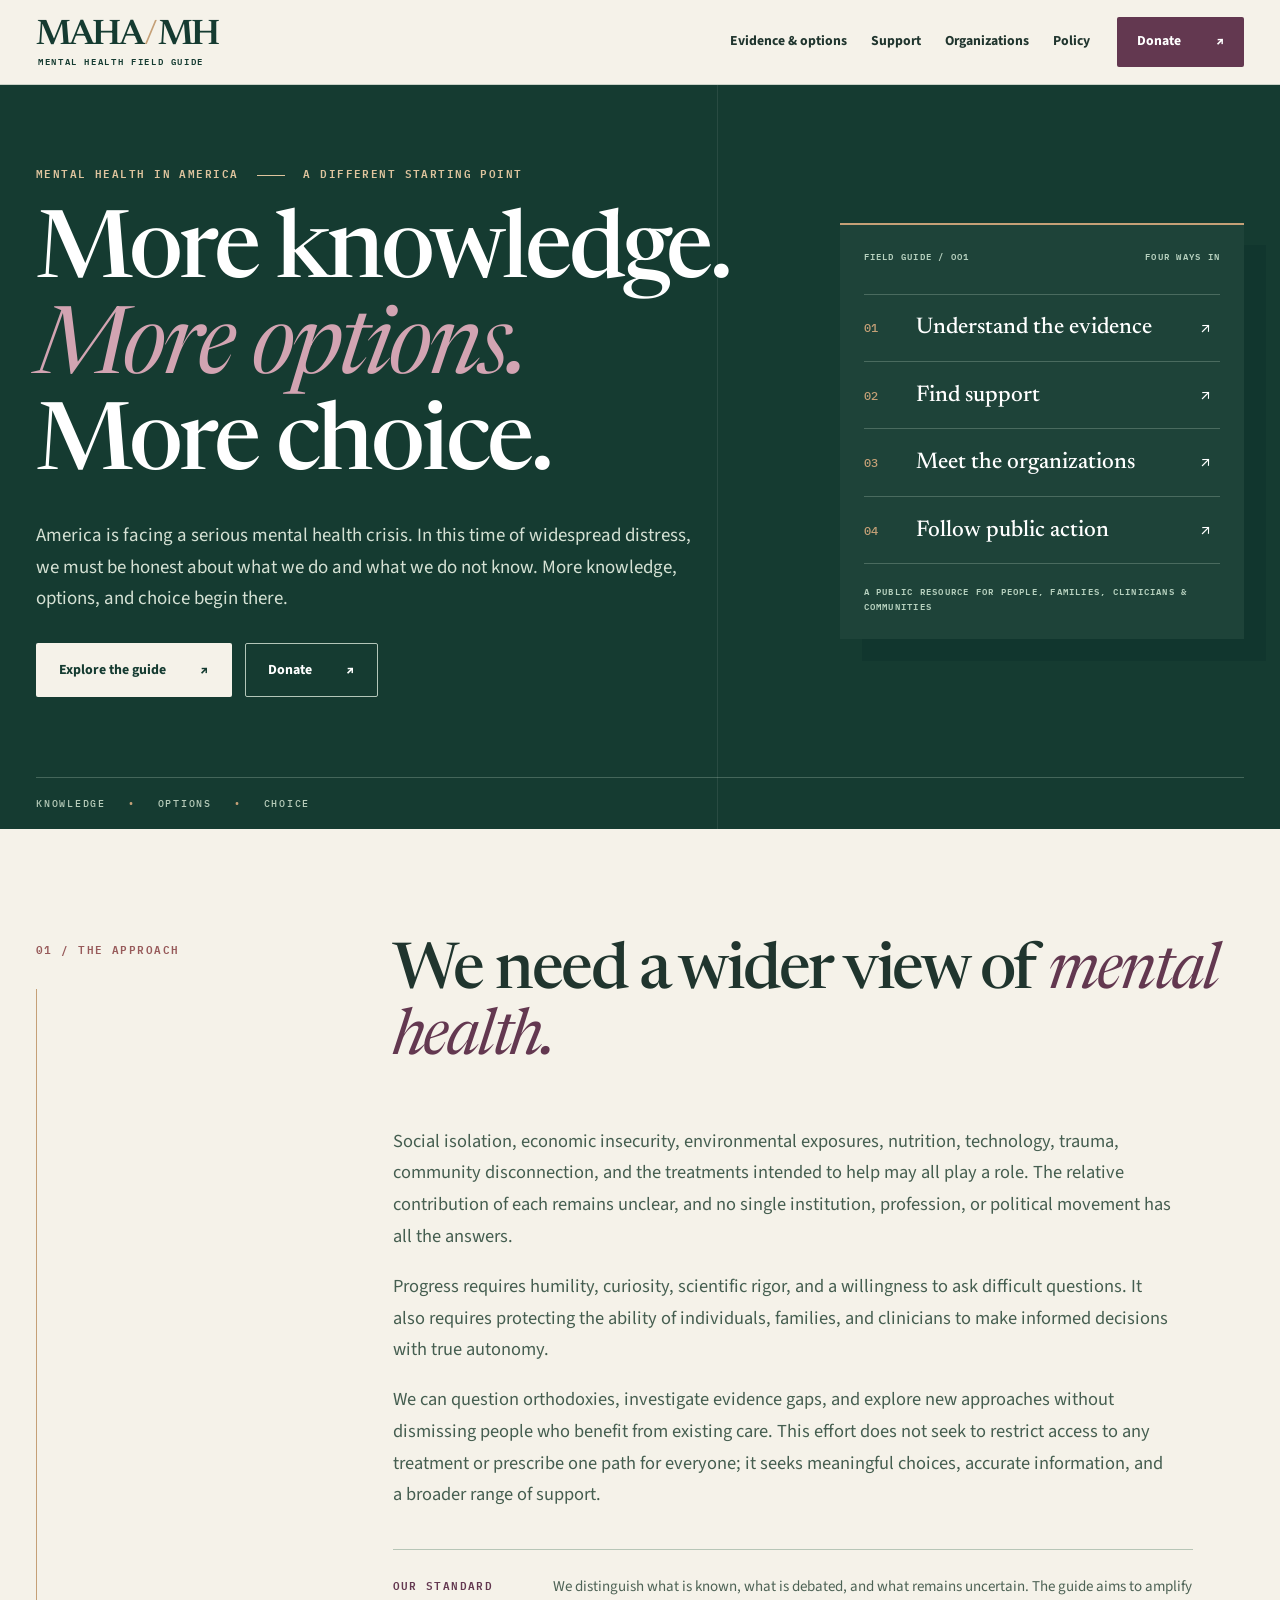
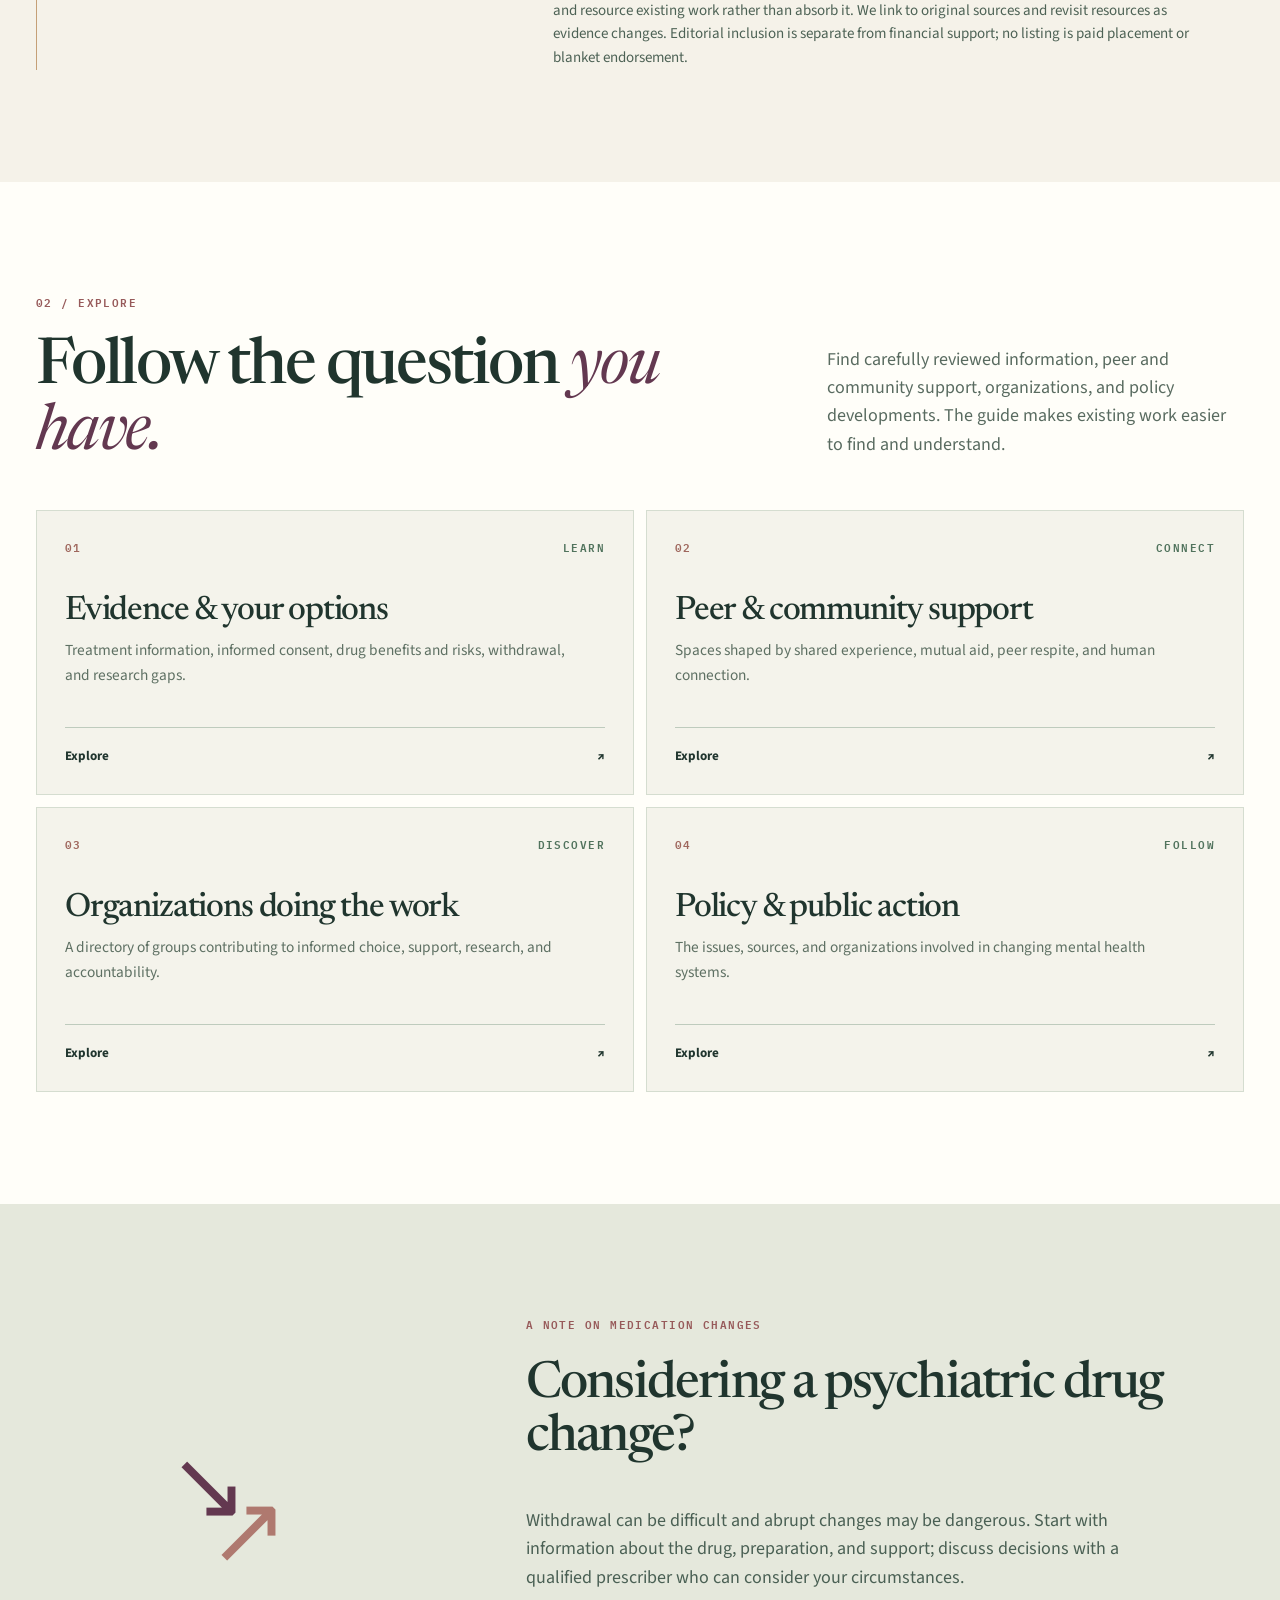
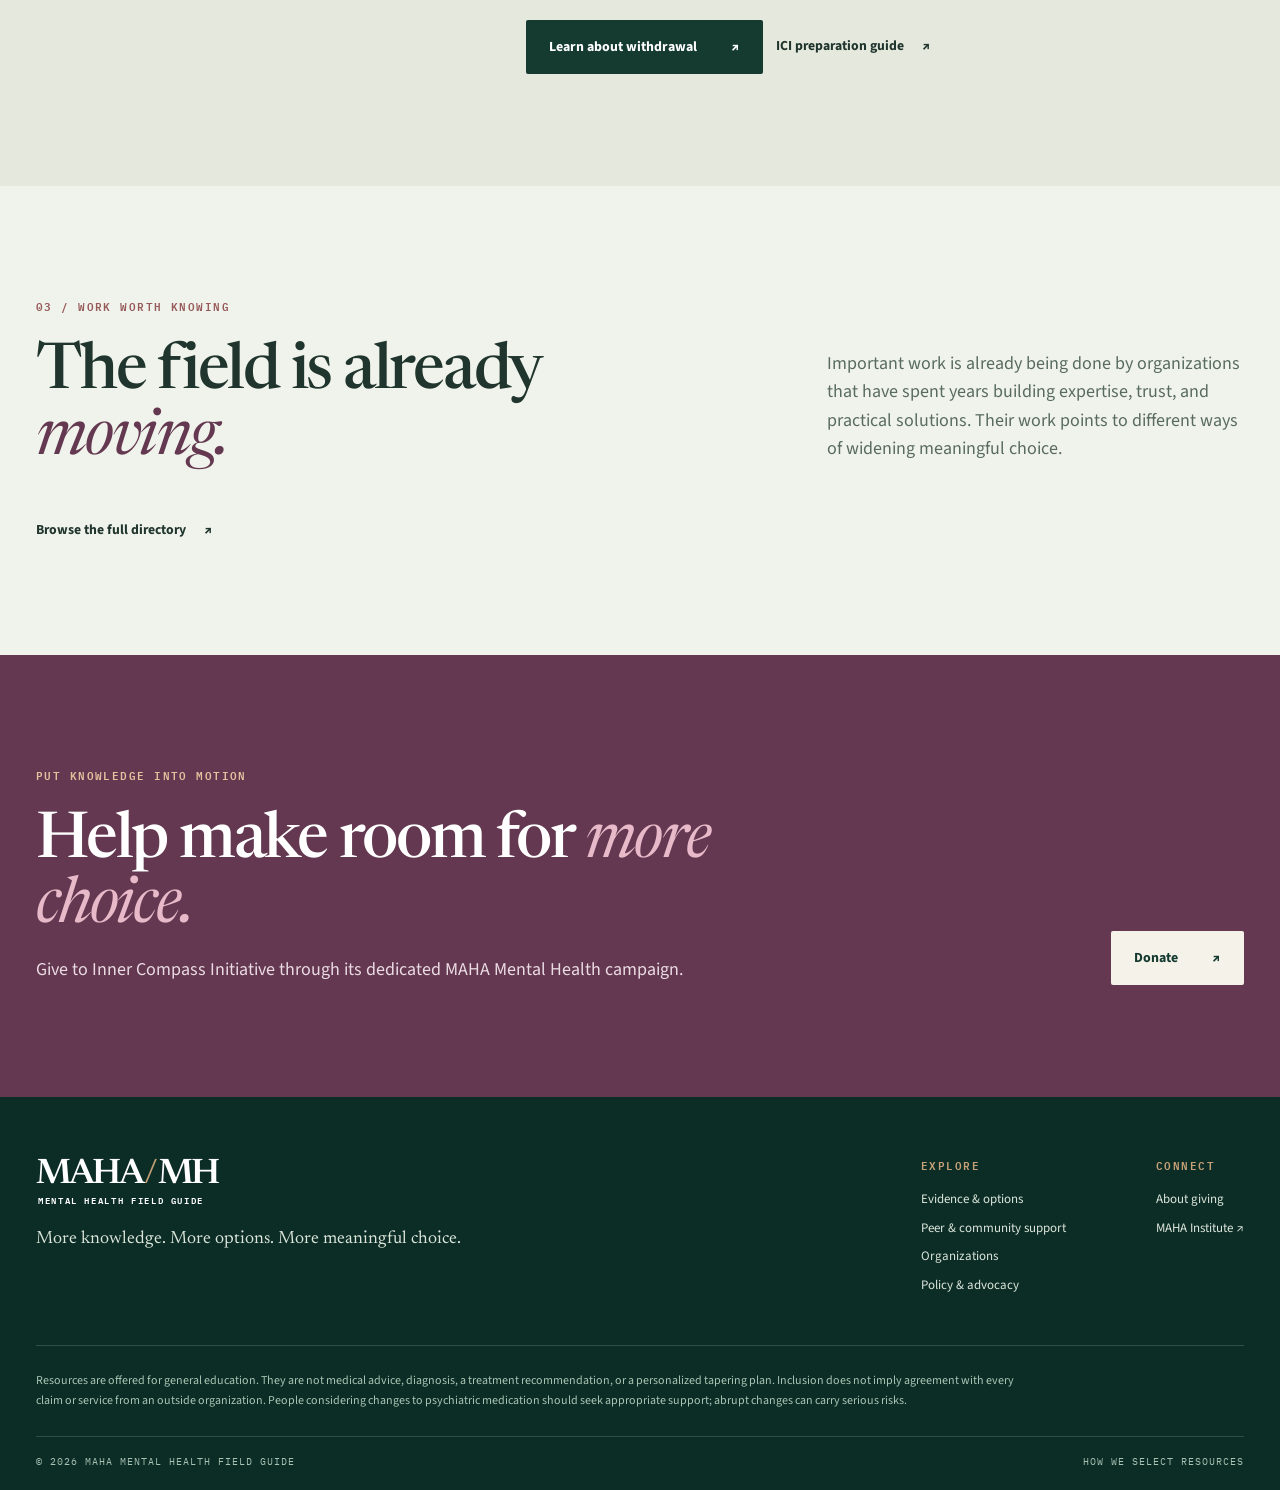
==== commit a29ba66d: "Update index.html" ====
--- a/index.html
+++ b/index.html
@@ -7,11 +7,7 @@
 <section class="section intro-section" id="approach"><div class="shell intro-grid"><div class="section-side"><span class="section-number">01 / THE APPROACH</span><span class="side-rule"></span></div><div class="prose-large"><h2>We need a wider view of <em>mental health.</em></h2><p>Social isolation, economic insecurity, environmental exposures, nutrition, technology, trauma, community disconnection, and the treatments intended to help may all play a role. The relative contribution of each remains unclear, and no single institution, profession, or political movement has all the answers.</p><p>Progress requires humility, curiosity, scientific rigor, and a willingness to ask difficult questions. It also requires protecting the ability of individuals, families, and clinicians to make informed decisions with true autonomy.</p><p>We can question orthodoxies, investigate evidence gaps, and explore new approaches without dismissing people who benefit from existing care. This effort does not seek to restrict access to any treatment or prescribe one path for everyone; it seeks meaningful choices, accurate information, and a broader range of support.</p><div class="approach-note"><strong>Our standard</strong><p>We distinguish what is known, what is debated, and what remains uncertain. The guide aims to amplify and resource existing work rather than absorb it. We link to original sources and revisit resources as evidence changes. Editorial inclusion is separate from financial support; no listing is paid placement or blanket endorsement.</p></div></div></div></section>
 <section class="section pathways"><div class="shell"><div class="section-head"><div><span class="section-number">02 / EXPLORE</span><h2>Follow the question <em>you have.</em></h2></div><p>Find carefully reviewed information, peer and community support, organizations, and policy developments. The guide makes existing work easier to find and understand.</p></div><div class="route-grid"><a class="route-card" href="evidence.html"><span class="route-no">01</span><span class="route-label">LEARN</span><h3>Evidence & your options</h3><p>Treatment information, informed consent, drug benefits and risks, withdrawal, and research gaps.</p><span class="route-action">Explore <span aria-hidden="true">↗</span></span></a><a class="route-card" href="support.html"><span class="route-no">02</span><span class="route-label">CONNECT</span><h3>Peer & community support</h3><p>Spaces shaped by shared experience, mutual aid, peer respite, and human connection.</p><span class="route-action">Explore <span aria-hidden="true">↗</span></span></a><a class="route-card" href="organizations.html"><span class="route-no">03</span><span class="route-label">DISCOVER</span><h3>Organizations doing the work</h3><p>A directory of groups contributing to informed choice, support, research, and accountability.</p><span class="route-action">Explore <span aria-hidden="true">↗</span></span></a><a class="route-card" href="policy.html"><span class="route-no">04</span><span class="route-label">FOLLOW</span><h3>Policy & public action</h3><p>The issues, sources, and organizations involved in changing mental health systems.</p><span class="route-action">Explore <span aria-hidden="true">↗</span></span></a></div></div></section>
 <section class="section urgent-section"><div class="shell urgent-grid"><div class="urgent-symbol" aria-hidden="true"><span>↘</span><span>↗</span></div><div><span class="section-number">A NOTE ON MEDICATION CHANGES</span><h2>Considering a psychiatric drug change?</h2><p>Withdrawal can be difficult and abrupt changes may be dangerous. Start with information about the drug, preparation, and support; discuss decisions with a qualified prescriber who can consider your circumstances.</p><div class="button-row"><a class="button button-dark" href="evidence.html#withdrawal">Learn about withdrawal <span aria-hidden="true">↗</span></a><a class="text-link" href="https://www.theinnercompass.org/prepare" target="_blank" rel="noopener noreferrer">ICI preparation guide<span aria-hidden="true">↗</span></a></div></div></div></section>
-<section class="section work-section"><div class="shell"><div class="section-head"><div><span class="section-number">03 / WORK WORTH KNOWING</span><h2>The field is already <em>moving.</em></h2></div><p>Important work is already being done by organizations that have spent years building expertise, trust, and practical solutions. Their work points to different ways of widening meaningful choice.</p></div><div class="feature-grid">
-<article class="feature-card"><span class="feature-kicker">01 / INFORMATION & PEER CONNECTION</span><h3>Inner Compass Initiative</h3><p>ICI offers public education on psychiatric drugs and diagnoses, a Companion Guide to withdrawal, and the Inner Compass Exchange for peer connection.</p><p class="feature-detail"><strong>Who it serves</strong> People weighing questions about treatment, withdrawal, and life beyond a single framework.</p><p class="feature-detail"><strong>What we can verify</strong> Its guides and peer community are available to explore; personal decisions still require individual context and support.</p><a href="https://www.theinnercompass.org/" target="_blank" rel="noopener noreferrer">Explore ICI <span aria-hidden="true">↗</span></a></article>
-<article class="feature-card"><span class="feature-kicker">02 / PEER-RUN RESPITE</span><h3>Wildflower Alliance / Afiya</h3><p>Afiya is a voluntary, peer-run respite in Western Massachusetts for people experiencing emotional distress.</p><p class="feature-detail"><strong>Who it serves</strong> People seeking a short stay in a community setting rather than an institutional one, subject to the program’s current criteria.</p><p class="feature-detail"><strong>What remains open</strong> Availability is local, and the experience or outcomes of one respite cannot be assumed for every community.</p><a href="https://wildfloweralliance.org/afiya/" target="_blank" rel="noopener noreferrer">Explore Afiya <span aria-hidden="true">↗</span></a></article>
-<article class="feature-card"><span class="feature-kicker">03 / EMERGING RESEARCH</span><h3>Metabolic Mind</h3><p>Metabolic Mind shares research and lived experiences exploring the relationship between metabolic health and mental health.</p><p class="feature-detail"><strong>Who it serves</strong> People and clinicians interested in the developing field of metabolic psychiatry.</p><p class="feature-detail"><strong>What remains open</strong> The benefits, limits, and long-term outcomes of particular approaches remain under study.</p><a href="https://www.metabolicmind.org/" target="_blank" rel="noopener noreferrer">Explore Metabolic Mind <span aria-hidden="true">↗</span></a></article>
-</div><p class="feature-note">Featured for relevance and public utility. A feature is not a blanket endorsement of an organization’s claims, services, or approach.</p><a class="text-link" href="organizations.html">Browse the full directory <span aria-hidden="true">↗</span></a></div></section>
+<section class="section work-section"><div class="shell"><div class="section-head"><div><span class="section-number">03 / WORK WORTH KNOWING</span><h2>The field is already <em>moving.</em></h2></div><p>Important work is already being done by organizations that have spent years building expertise, trust, and practical solutions. Their work points to different ways of widening meaningful choice.</p></div><a class="text-link" href="organizations.html">Browse the full directory <span aria-hidden="true">↗</span></a></div></section>
 <section class="section closing-cta"><div class="shell closing-grid"><div><span class="section-number">PUT KNOWLEDGE INTO MOTION</span><h2>Help make room for <em>more choice.</em></h2><p>Give to Inner Compass Initiative through its dedicated MAHA Mental Health campaign.</p></div><a class="button button-cream" href="https://givebutter.com/maha-mental-health-gvp1bu" target="_blank" rel="noopener noreferrer" aria-label="Donate to Inner Compass Initiative">Donate <span aria-hidden="true">↗</span></a></div></section>
 </main>
-<footer class="site-footer"><div class="shell"><div class="footer-main"><div><a class="wordmark wordmark-light" href="index.html"><span class="wordmark-main">MAHA<span class="wordmark-slash">/</span>MH</span><span class="wordmark-sub">MENTAL HEALTH FIELD GUIDE</span></a><p>More knowledge. More options. More meaningful choice.</p></div><div class="footer-nav"><div><span class="footer-label">Explore</span><a href="evidence.html">Evidence & options</a><a href="support.html">Peer & community support</a><a href="organizations.html">Organizations</a><a href="policy.html">Policy & advocacy</a></div><div><span class="footer-label">Connect</span><a href="giving.html">About giving</a><a href="https://www.mahacenter.org/" target="_blank" rel="noopener noreferrer">MAHA Center ↗</a><a href="https://www.mahacenter.org/involved" target="_blank" rel="noopener noreferrer">MAHA updates ↗</a></div></div></div><div class="footer-disclaimer"><p>Resources are offered for general education. They are not medical advice, diagnosis, a treatment recommendation, or a personalized tapering plan. Inclusion does not imply agreement with every claim or service from an outside organization. People considering changes to psychiatric medication should seek appropriate support; abrupt changes can carry serious risks.</p></div><div class="footer-bottom"><span>© 2026 MAHA Mental Health Field Guide</span><a href="index.html#approach">How we select resources</a></div></div></footer></body></html>+<footer class="site-footer"><div class="shell"><div class="footer-main"><div><a class="wordmark wordmark-light" href="index.html"><span class="wordmark-main">MAHA<span class="wordmark-slash">/</span>MH</span><span class="wordmark-sub">MENTAL HEALTH FIELD GUIDE</span></a><p>More knowledge. More options. More meaningful choice.</p></div><div class="footer-nav"><div><span class="footer-label">Explore</span><a href="evidence.html">Evidence & options</a><a href="support.html">Peer & community support</a><a href="organizations.html">Organizations</a><a href="policy.html">Policy & advocacy</a></div><div><span class="footer-label">Connect</span><a href="giving.html">About giving</a><a href="https://www.mahainstitute.us/" target="_blank" rel="noopener noreferrer">MAHA Institute ↗</a></div></div></div><div class="footer-disclaimer"><p>Resources are offered for general education. They are not medical advice, diagnosis, a treatment recommendation, or a personalized tapering plan. Inclusion does not imply agreement with every claim or service from an outside organization. People considering changes to psychiatric medication should seek appropriate support; abrupt changes can carry serious risks.</p></div><div class="footer-bottom"><span>© 2026 MAHA Mental Health Field Guide</span><a href="index.html#approach">How we select resources</a></div></div></footer></body></html>
--- a/styles.css
+++ b/styles.css
@@ -1,4 +1,4 @@
-:root{--forest:#153b31;--forest-deep:#0d3029;--forest-soft:#e3e9de;--plum:#633850;--plum-deep:#4e293d;--copper:#c5a077;--cream:#f5f2e9;--paper:#fffef9;--ink:#20352e;--muted:#596b60;--line:#c9d3c7;--display:'Newsreader',Georgia,serif;--body:'Source Sans 3',Arial,sans-serif;--mono:'IBM Plex Mono',monospace}*{box-sizing:border-box}html{scroll-behavior:smooth;scroll-padding-top:95px}body{margin:0;color:var(--ink);background:var(--paper);font:18px/1.58 var(--body)}a{color:inherit}button,input{font:inherit}button{cursor:pointer}h1,h2,h3,p{margin-top:0}h1,h2,h3{font-family:var(--display);font-weight:500;line-height:1.03;letter-spacing:-.035em}h1{font-size:clamp(4.1rem,7.3vw,8rem)}h2{font-size:clamp(3.1rem,5vw,5.3rem)}h3{font-size:clamp(1.65rem,2.3vw,2.15rem)}h1 em,h2 em{font-weight:400;color:var(--plum)}.shell{width:min(1240px,calc(100% - 72px));margin:auto}.section{padding:112px 0}.sr-only{position:absolute;width:1px;height:1px;overflow:hidden;clip:rect(0,0,0,0);white-space:nowrap}.skip-link{position:absolute;top:-100px;left:12px;z-index:100;padding:10px;background:#fff}.skip-link:focus{top:10px}:focus-visible{outline:3px solid var(--copper);outline-offset:4px}.site-header{position:sticky;top:0;z-index:30;background:rgba(245,242,233,.97);border-bottom:1px solid #c9d1c7;backdrop-filter:blur(14px)}.header-inner{height:84px;display:flex;align-items:center;gap:48px;justify-content:space-between}.wordmark{display:inline-flex;flex-direction:column;line-height:1;text-decoration:none;color:var(--forest);flex:none}.wordmark-main{font-family:var(--display);font-weight:600;letter-spacing:-.08em;font-size:2.2rem}.wordmark-slash{color:var(--copper);font-weight:400;margin:0 .07em}.wordmark-sub{font:600 .54rem/1.2 var(--mono);letter-spacing:.19em;padding-left:2px;margin-top:3px}.site-header nav{display:flex;align-items:center;gap:24px}.site-header nav a{font-size:.86rem;font-weight:700;text-decoration:none;white-space:nowrap}.site-header nav a:not(.nav-donate):hover,.site-header nav a[aria-current=page]:not(.nav-donate){text-decoration:underline;text-decoration-color:var(--copper);text-underline-offset:9px;text-decoration-thickness:2px}.nav-donate{background:var(--plum);color:white;padding:14px 20px;border-radius:2px;margin-left:3px;display:flex;gap:35px}.nav-donate:hover{background:var(--plum-deep)}.menu-toggle{display:none}.eyebrow,.section-number,.route-label,.route-no,.footer-label,.tile-no,.index-top,.index-bottom{font:600 .69rem/1.5 var(--mono);letter-spacing:.13em;text-transform:uppercase}.section-number{color:#975a5a;display:block;margin-bottom:26px}.button{display:inline-flex;align-items:center;justify-content:space-between;gap:34px;padding:17px 22px;border:1px solid transparent;text-decoration:none;font-size:.87rem;line-height:1.3;font-weight:700;border-radius:2px;transition:transform .18s,background .18s}.button:hover{transform:translateY(-3px)}.button-cream{background:var(--cream);color:var(--forest)}.button-outline-light{border-color:#b3c6b9;color:#fff}.button-dark{background:var(--forest);color:white}.button-plum{background:var(--plum);color:white;width:100%}.button-row,.hero-actions{display:flex;flex-wrap:wrap;align-items:center;gap:13px;margin-top:28px}.text-link{display:inline-flex;align-items:center;gap:18px;text-decoration:none;font-size:.86rem;font-weight:700}.text-link:hover{text-decoration:underline;text-underline-offset:5px}.home-hero{background:var(--forest);color:white;position:relative;overflow:hidden}.home-hero:before{content:'';position:absolute;top:0;left:56%;width:1px;height:100%;background:#ffffff16}.hero-layout{min-height:665px;display:grid;grid-template-columns:1.28fr .72fr;gap:7%;align-items:center}.hero-content{padding:80px 0}.eyebrow{color:var(--copper);margin-bottom:25px}.eyebrow.light{color:#dec49e}.eyebrow-line{display:inline-block;width:28px;border-top:1px solid currentColor;vertical-align:middle;margin:0 10px}.home-hero h1{margin-bottom:25px}.home-hero h1 em{color:#d2a4b2}.hero-lead{max-width:660px;color:#d5e1d4;font-size:1.18rem;line-height:1.67}.hero-index{border-top:2px solid var(--copper);background:#ffffff0a;padding:24px;align-self:center;box-shadow:22px 22px 0 #0b2e2755}.index-top,.index-bottom{display:flex;justify-content:space-between;color:#b7d1bf;font-size:.59rem}.index-top{margin-bottom:30px}.hero-index>a{display:grid;grid-template-columns:40px 1fr 20px;gap:12px;align-items:center;border-top:1px solid #a1baaa55;padding:19px 0;text-decoration:none}.hero-index>a:hover{color:#efc8a7}.hero-index>a span{font:500 .73rem var(--mono);color:var(--copper)}.hero-index>a strong{font:500 1.42rem var(--display)}.hero-index>a b{font-weight:400}.index-bottom{border-top:1px solid #a1baaa55;padding-top:20px;line-height:1.6}.hero-rule{display:flex;gap:22px;border-top:1px solid #acc3b250;padding:19px 0;color:#b6cbb9;font:500 .61rem var(--mono);letter-spacing:.18em}.hero-rule span:not(:last-child):after{content:'•';margin-left:22px;color:var(--copper)}.intro-section{background:var(--cream)}.intro-grid{display:grid;grid-template-columns:260px minmax(0,1fr);gap:8%}.section-side{display:flex;flex-direction:column;gap:6px}.side-rule{width:1px;background:var(--copper);flex:1;min-height:80px}.prose-large h2{max-width:860px}.prose-large>p{font-size:1.15rem;color:#455e50;line-height:1.72;max-width:780px}.approach-note{border-top:1px solid #b7c6b7;margin-top:38px;padding-top:25px;display:grid;grid-template-columns:140px 1fr;gap:20px;max-width:800px}.approach-note strong{font:600 .71rem var(--mono);text-transform:uppercase;letter-spacing:.12em;color:var(--plum)}.approach-note p{font-size:.94rem;margin:0;color:#4d6255}.section-head{display:grid;grid-template-columns:1.25fr .75fr;gap:8%;align-items:end;margin-bottom:42px}.section-head h2{margin-bottom:0}.section-head>p{color:var(--muted);margin:0 0 9px;max-width:430px}.pathways{background:var(--paper)}.route-grid{display:grid;grid-template-columns:repeat(2,1fr);gap:12px}.route-card{display:grid;grid-template-columns:1fr auto;grid-template-rows:auto auto 1fr auto;min-height:285px;background:#f4f3eb;border:1px solid #d5ddd0;padding:28px;text-decoration:none;transition:transform .18s,background .18s}.route-card:hover{transform:translateY(-4px);background:#e8ede3}.route-no{grid-column:1;color:#9f675d}.route-label{grid-column:2;color:#51735d}.route-card h3{grid-column:1/-1;font-size:2.1rem;align-self:end;margin:38px 0 10px}.route-card p{grid-column:1/-1;color:#5e7063;margin:0;max-width:500px;font-size:.96rem}.route-action{grid-column:1/-1;align-self:end;border-top:1px solid #becbbd;padding-top:18px;margin-top:22px;display:flex;justify-content:space-between;font-size:.82rem;font-weight:700}.urgent-section{background:#e5e8dc}.urgent-grid{display:grid;grid-template-columns:.48fr 1fr;gap:12%;align-items:center}.urgent-symbol{height:300px;display:grid;place-items:center;border-left:1px solid #a7baaa;border-right:1px solid #a7baaa;position:relative;color:var(--plum)}.urgent-symbol:before,.urgent-symbol:after{content:'';position:absolute;left:16%;right:16%;border-top:1px solid #a7baaa}.urgent-symbol:before{top:34%}.urgent-symbol:after{bottom:34%}.urgent-symbol span{font-family:var(--display);font-size:6rem;line-height:1}.urgent-symbol span:last-child{position:absolute;transform:translate(40px,45px);color:#af796f}.urgent-grid h2{font-size:clamp(2.8rem,4vw,4.7rem)}.urgent-grid p{max-width:630px;color:#4a6054}.work-section{background:var(--paper)}.work-lines{border-top:1px solid var(--line)}.work-lines>a{display:grid;grid-template-columns:65px 1.2fr .8fr 20px;gap:25px;align-items:center;padding:27px 4px;border-bottom:1px solid var(--line);text-decoration:none}.work-lines>a:hover{color:var(--plum);background:#f7f6f0}.work-lines span{font:.8rem var(--mono);color:#9a685e}.work-lines h3{margin:0;font-size:1.65rem}.work-lines p{margin:0;color:#607265;font-size:.9rem}.work-lines b{font-weight:400}.closing-cta{background:var(--plum);color:#fff}.closing-grid{display:flex;justify-content:space-between;align-items:end;gap:30px}.closing-cta .section-number{color:#e6bf9e}.closing-cta h2{max-width:750px;margin-bottom:15px}.closing-cta h2 em{color:#e8b9c8}.closing-cta p{color:#ebdce4;margin-bottom:0}.closing-grid>.button{flex:none}.page-hero{background:var(--forest);color:white;padding:90px 0 100px;position:relative;overflow:hidden}.page-hero:after{content:'MH';position:absolute;right:3%;bottom:-130px;color:#ffffff0c;font:600 30rem/1 var(--display);letter-spacing:-.1em;pointer-events:none}.page-hero .shell{position:relative;z-index:1}.page-hero h1{max-width:850px;margin:0 0 22px}.page-hero h1 em{color:#d7b0b9}.page-hero p:not(.eyebrow){font-size:1.25rem;max-width:780px;color:#d9e7da}.plum-hero,.giving-hero{background:var(--plum-deep)}.plum-hero h1 em,.giving-hero h1 em{color:#d2b59c}.giving-hero .button{margin-top:20px}.page-layout{display:grid;grid-template-columns:205px 1fr;gap:10%}.page-aside{position:sticky;top:125px;align-self:start;display:flex;flex-direction:column;gap:14px}.page-aside span{font:.65rem var(--mono);letter-spacing:.14em;color:var(--plum);margin-bottom:12px}.page-aside a{font-size:.87rem;text-decoration:none;border-left:2px solid #c6d1c5;padding-left:12px}.page-aside a:hover{border-color:var(--plum);color:var(--plum)}.page-content section{padding:0 0 68px;margin-bottom:68px;border-bottom:1px solid var(--line)}.page-content section:last-child{border:0;margin:0;padding:0}.page-content h2{max-width:850px}.page-content p{color:#4f6558;font-size:1.05rem;max-width:800px}.question-list{counter-reset:q;list-style:none;padding:0;margin:30px 0}.question-list li{position:relative;padding:13px 10px 13px 60px;border-top:1px solid var(--line);font-family:var(--display);font-size:1.4rem;line-height:1.25}.question-list li:last-child{border-bottom:1px solid var(--line)}.question-list li:before{counter-increment:q;content:counter(q,decimal-leading-zero);position:absolute;left:0;top:17px;color:var(--plum);font:500 .75rem var(--mono)}.link-rows{margin-top:28px;border-top:1px solid var(--line)}.link-rows a{display:grid;grid-template-columns:1fr 25px;gap:4px 15px;padding:17px 0;border-bottom:1px solid var(--line);text-decoration:none}.link-rows a:hover{color:var(--plum)}.link-rows strong{font-size:1.05rem}.link-rows small{grid-column:1;color:#68796b;font-size:.78rem}.link-rows span{grid-column:2;grid-row:1/3;align-self:center}.callout,.notice{border-left:3px solid var(--plum);background:#eeeae4;padding:22px 25px;margin:28px 0}.callout strong,.notice strong{font-family:var(--display);font-size:1.45rem;font-weight:500}.callout p,.notice p{margin:6px 0 0!important;font-size:.93rem!important;color:#516355}.editorial-grid{display:grid;grid-template-columns:repeat(2,1fr);gap:12px}.editorial-grid article{min-height:320px;background:var(--cream);padding:28px;display:flex;flex-direction:column}.tile-no{color:var(--plum)}.editorial-grid h3{margin:40px 0 12px}.editorial-grid p{font-size:.97rem;color:#56695c;line-height:1.6}.editorial-grid a{margin-top:auto}.notice{margin-top:40px}.directory-intro{display:grid;grid-template-columns:1.1fr .9fr;gap:6%;align-items:end}.directory-intro p{color:var(--muted)}.directory-tools{border-top:1px solid var(--line);padding-top:23px;margin-top:30px;display:flex;justify-content:space-between;gap:20px;flex-wrap:wrap}.search-field input{padding:12px 15px;background:#fff;border:1px solid #acbdad;min-width:300px;max-width:100%;outline-color:var(--plum)}.filters{display:flex;gap:6px;flex-wrap:wrap}.filters button{border:1px solid #b7c6b9;background:transparent;padding:9px 12px;color:var(--ink);font-size:.79rem;border-radius:2px}.filters button[aria-pressed=true]{background:var(--forest);color:white}.result-count{font:.7rem var(--mono);color:#748479;margin:22px 0 13px}.directory-list{display:grid;grid-template-columns:repeat(2,1fr);gap:10px}.directory-entry{border:1px solid #d2ddd0;background:#f8f8f1;padding:26px;display:flex;flex-direction:column;min-height:255px}.directory-entry .entry-tag{font:.65rem var(--mono);color:var(--plum);text-transform:uppercase;letter-spacing:.1em}.directory-entry h3{font-size:1.55rem;margin:20px 0 8px}.directory-entry p{font-size:.88rem;color:#5c6e60;line-height:1.55;margin-bottom:15px}.directory-entry a{font-size:.8rem;font-weight:700;text-decoration:none;margin-top:auto}.directory-entry a:hover{text-decoration:underline}.empty-state{grid-column:1/-1;padding:35px;background:var(--cream)}.policy-list{border-top:1px solid var(--line)}.policy-list article{display:grid;grid-template-columns:180px 1fr 1.15fr;gap:5%;padding:25px 0;border-bottom:1px solid var(--line);align-items:start}.policy-list span{font:.68rem var(--mono);color:var(--plum)}.policy-list h3{margin:0}.policy-list p{font-size:.9rem;color:#627267;margin:0}.source-panel{margin-top:80px;padding:52px;background:#e6eadf}.source-panel p{max-width:780px;color:#52675a}.source-links{display:flex;gap:8px;flex-wrap:wrap;margin-top:25px}.source-links a{display:flex;gap:30px;justify-content:space-between;align-items:center;padding:13px 18px;background:var(--forest);color:white;text-decoration:none;font-size:.82rem;font-weight:700}.source-links a:hover{background:var(--plum)}.policy-caveat{font-size:.8rem;color:#6b776b;margin:22px 0 0}.giving-grid{display:grid;grid-template-columns:1.1fr .9fr;gap:10%;align-items:start}.giving-grid>div:first-child p{max-width:700px;color:#54675b}.fund-pillars{border-top:1px solid var(--line);display:grid;grid-template-columns:1fr 1fr;margin-top:30px}.fund-pillars span{border-bottom:1px solid var(--line);padding:13px 8px 13px 0;font:.72rem var(--mono)}.giving-card{background:#ede8e0;padding:35px;border-top:4px solid var(--plum)}.giving-card h3{font-size:2.5rem;margin-bottom:18px}.giving-card>p{font-size:.96rem;color:#53645a}.giving-card .donation-clarity{font-size:.8rem;border-top:1px solid #cdbfb7;margin-top:25px;padding-top:20px}.fund-governance{background:var(--cream)}.governance-grid{display:grid;grid-template-columns:repeat(3,1fr);gap:12px}.governance-grid>div{border-top:2px solid var(--copper);padding-top:20px}.governance-grid strong{font-family:var(--display);font-size:1.5rem;font-weight:500}.governance-grid p{font-size:.87rem;color:#607063;margin-top:10px}.site-footer{background:#0c2d26;color:#dce6db;padding:60px 0 22px}.footer-main{display:flex;justify-content:space-between;gap:40px;border-bottom:1px solid #6f938055;padding-bottom:50px}.wordmark-light{color:white}.footer-main>div:first-child p{font:400 1.12rem var(--display);margin:25px 0 0}.footer-nav{display:flex;gap:90px}.footer-nav>div{display:flex;flex-direction:column;gap:8px}.footer-label{color:var(--copper);margin-bottom:8px}.footer-nav a{font-size:.81rem;color:#dce6db;text-decoration:none}.footer-nav a:hover{text-decoration:underline}.footer-disclaimer{padding:25px 0;max-width:1000px}.footer-disclaimer p{font-size:.75rem;color:#aac5b4;line-height:1.65;margin:0}.footer-bottom{display:flex;justify-content:space-between;border-top:1px solid #6f938055;padding-top:18px;font:.63rem var(--mono);text-transform:uppercase;letter-spacing:.1em;color:#a8c1b2}.footer-bottom a{text-decoration:none}
+:root{--forest:#153b31;--forest-deep:#0d3029;--forest-soft:#e3e9de;--plum:#633850;--plum-deep:#4e293d;--copper:#c5a077;--cream:#f5f2e9;--paper:#fffef9;--ink:#20352e;--muted:#596b60;--line:#c9d3c7;--display:'Newsreader',Georgia,serif;--body:'Source Sans 3',Arial,sans-serif;--mono:'IBM Plex Mono',monospace}*{box-sizing:border-box}html{scroll-behavior:smooth;scroll-padding-top:95px}body{margin:0;color:var(--ink);background:var(--paper);font:18px/1.58 var(--body)}a{color:inherit}button,input{font:inherit}button{cursor:pointer}h1,h2,h3,p{margin-top:0}h1,h2,h3{font-family:var(--display);font-weight:500;line-height:1.03;letter-spacing:-.035em}h1{font-size:clamp(4.1rem,7.3vw,8rem)}h2{font-size:clamp(3.1rem,5vw,5.3rem)}h3{font-size:clamp(1.65rem,2.3vw,2.15rem)}h1 em,h2 em{font-weight:400;color:var(--plum)}.shell{width:min(1240px,calc(100% - 72px));margin:auto}.section{padding:112px 0}.sr-only{position:absolute;width:1px;height:1px;overflow:hidden;clip:rect(0,0,0,0);white-space:nowrap}.skip-link{position:absolute;top:-100px;left:12px;z-index:100;padding:10px;background:#fff}.skip-link:focus{top:10px}:focus-visible{outline:3px solid var(--copper);outline-offset:4px}.site-header{position:sticky;top:0;z-index:30;background:rgba(245,242,233,.97);border-bottom:1px solid #c9d1c7;backdrop-filter:blur(14px)}.header-inner{height:84px;display:flex;align-items:center;gap:48px;justify-content:space-between}.wordmark{display:inline-flex;flex-direction:column;line-height:1;text-decoration:none;color:var(--forest);flex:none}.wordmark-main{font-family:var(--display);font-weight:600;letter-spacing:-.08em;font-size:2.2rem}.wordmark-slash{color:var(--copper);font-weight:400;margin:0 .07em}.wordmark-sub{font:600 .54rem/1.2 var(--mono);letter-spacing:.19em;padding-left:2px;margin-top:3px}.site-header nav{display:flex;align-items:center;gap:24px}.site-header nav a{font-size:.86rem;font-weight:700;text-decoration:none;white-space:nowrap}.site-header nav a:not(.nav-donate):hover,.site-header nav a[aria-current=page]:not(.nav-donate){text-decoration:underline;text-decoration-color:var(--copper);text-underline-offset:9px;text-decoration-thickness:2px}.nav-donate{background:var(--plum);color:white;padding:14px 20px;border-radius:2px;margin-left:3px;display:flex;gap:35px}.nav-donate:hover{background:var(--plum-deep)}.menu-toggle{display:none}.eyebrow,.section-number,.route-label,.route-no,.footer-label,.tile-no,.index-top,.index-bottom{font:600 .69rem/1.5 var(--mono);letter-spacing:.13em;text-transform:uppercase}.section-number{color:#975a5a;display:block;margin-bottom:26px}.button{display:inline-flex;align-items:center;justify-content:space-between;gap:34px;padding:17px 22px;border:1px solid transparent;text-decoration:none;font-size:.87rem;line-height:1.3;font-weight:700;border-radius:2px;transition:transform .18s,background .18s}.button:hover{transform:translateY(-3px)}.button-cream{background:var(--cream);color:var(--forest)}.button-outline-light{border-color:#b3c6b9;color:#fff}.button-dark{background:var(--forest);color:white}.button-plum{background:var(--plum);color:white;width:100%}.button-row,.hero-actions{display:flex;flex-wrap:wrap;align-items:center;gap:13px;margin-top:28px}.text-link{display:inline-flex;align-items:center;gap:18px;text-decoration:none;font-size:.86rem;font-weight:700}.text-link:hover{text-decoration:underline;text-underline-offset:5px}.home-hero{background:var(--forest);color:white;position:relative;overflow:hidden}.home-hero:before{content:'';position:absolute;top:0;left:56%;width:1px;height:100%;background:#ffffff16}.hero-layout{min-height:665px;display:grid;grid-template-columns:1.28fr .72fr;gap:7%;align-items:center}.hero-content{padding:80px 0}.eyebrow{color:var(--copper);margin-bottom:25px}.eyebrow.light{color:#dec49e}.eyebrow-line{display:inline-block;width:28px;border-top:1px solid currentColor;vertical-align:middle;margin:0 10px}.home-hero h1{margin-bottom:25px}.home-hero h1 em{color:#d2a4b2}.hero-lead{max-width:660px;color:#d5e1d4;font-size:1.18rem;line-height:1.67}.hero-index{border-top:2px solid var(--copper);background:#ffffff0a;padding:24px;align-self:center;box-shadow:22px 22px 0 #0b2e2755}.index-top,.index-bottom{display:flex;justify-content:space-between;color:#b7d1bf;font-size:.59rem}.index-top{margin-bottom:30px}.hero-index>a{display:grid;grid-template-columns:40px 1fr 20px;gap:12px;align-items:center;border-top:1px solid #a1baaa55;padding:19px 0;text-decoration:none}.hero-index>a:hover{color:#efc8a7}.hero-index>a span{font:500 .73rem var(--mono);color:var(--copper)}.hero-index>a strong{font:500 1.42rem var(--display)}.hero-index>a b{font-weight:400}.index-bottom{border-top:1px solid #a1baaa55;padding-top:20px;line-height:1.6}.hero-rule{display:flex;gap:22px;border-top:1px solid #acc3b250;padding:19px 0;color:#b6cbb9;font:500 .61rem var(--mono);letter-spacing:.18em}.hero-rule span:not(:last-child):after{content:'•';margin-left:22px;color:var(--copper)}.intro-section{background:var(--cream)}.intro-grid{display:grid;grid-template-columns:260px minmax(0,1fr);gap:8%}.section-side{display:flex;flex-direction:column;gap:6px}.side-rule{width:1px;background:var(--copper);flex:1;min-height:80px}.prose-large h2{max-width:860px}.prose-large>p{font-size:1.15rem;color:#455e50;line-height:1.72;max-width:780px}.approach-note{border-top:1px solid #b7c6b7;margin-top:38px;padding-top:25px;display:grid;grid-template-columns:140px 1fr;gap:20px;max-width:800px}.approach-note strong{font:600 .71rem var(--mono);text-transform:uppercase;letter-spacing:.12em;color:var(--plum)}.approach-note p{font-size:.94rem;margin:0;color:#4d6255}.section-head{display:grid;grid-template-columns:1.25fr .75fr;gap:8%;align-items:end;margin-bottom:42px}.section-head h2{margin-bottom:0}.section-head>p{color:var(--muted);margin:0 0 9px;max-width:430px}.pathways{background:var(--paper)}.route-grid{display:grid;grid-template-columns:repeat(2,1fr);gap:12px}.route-card{display:grid;grid-template-columns:1fr auto;grid-template-rows:auto auto 1fr auto;min-height:285px;background:#f4f3eb;border:1px solid #d5ddd0;padding:28px;text-decoration:none;transition:transform .18s,background .18s}.route-card:hover{transform:translateY(-4px);background:#e8ede3}.route-no{grid-column:1;color:#9f675d}.route-label{grid-column:2;color:#51735d}.route-card h3{grid-column:1/-1;font-size:2.1rem;align-self:end;margin:38px 0 10px}.route-card p{grid-column:1/-1;color:#5e7063;margin:0;max-width:500px;font-size:.96rem}.route-action{grid-column:1/-1;align-self:end;border-top:1px solid #becbbd;padding-top:18px;margin-top:22px;display:flex;justify-content:space-between;font-size:.82rem;font-weight:700}.urgent-section{background:#e5e8dc}.urgent-grid{display:grid;grid-template-columns:.48fr 1fr;gap:12%;align-items:center}.urgent-symbol{height:300px;display:grid;place-items:center;position:relative;color:var(--plum)}.urgent-symbol span{font-family:var(--display);font-size:6rem;line-height:1}.urgent-symbol span:last-child{position:absolute;transform:translate(40px,45px);color:#af796f}.urgent-grid h2{font-size:clamp(2.8rem,4vw,4.7rem)}.urgent-grid p{max-width:630px;color:#4a6054}.work-section{background:var(--paper)}.work-lines{border-top:1px solid var(--line)}.work-lines>a{display:grid;grid-template-columns:65px 1.2fr .8fr 20px;gap:25px;align-items:center;padding:27px 4px;border-bottom:1px solid var(--line);text-decoration:none}.work-lines>a:hover{color:var(--plum);background:#f7f6f0}.work-lines span{font:.8rem var(--mono);color:#9a685e}.work-lines h3{margin:0;font-size:1.65rem}.work-lines p{margin:0;color:#607265;font-size:.9rem}.work-lines b{font-weight:400}.closing-cta{background:var(--plum);color:#fff}.closing-grid{display:flex;justify-content:space-between;align-items:end;gap:30px}.closing-cta .section-number{color:#e6bf9e}.closing-cta h2{max-width:750px;margin-bottom:15px}.closing-cta h2 em{color:#e8b9c8}.closing-cta p{color:#ebdce4;margin-bottom:0}.closing-grid>.button{flex:none}.page-hero{background:var(--forest);color:white;padding:90px 0 100px;position:relative;overflow:hidden}.page-hero:after{content:'MH';position:absolute;right:3%;bottom:-130px;color:#ffffff0c;font:600 30rem/1 var(--display);letter-spacing:-.1em;pointer-events:none}.page-hero .shell{position:relative;z-index:1}.page-hero h1{max-width:850px;margin:0 0 22px}.page-hero h1 em{color:#d7b0b9}.page-hero p:not(.eyebrow){font-size:1.25rem;max-width:780px;color:#d9e7da}.plum-hero,.giving-hero{background:var(--plum-deep)}.plum-hero h1 em,.giving-hero h1 em{color:#d2b59c}.giving-hero .button{margin-top:20px}.page-layout{display:grid;grid-template-columns:205px 1fr;gap:10%}.page-aside{position:sticky;top:125px;align-self:start;display:flex;flex-direction:column;gap:14px}.page-aside span{font:.65rem var(--mono);letter-spacing:.14em;color:var(--plum);margin-bottom:12px}.page-aside a{font-size:.87rem;text-decoration:none;border-left:2px solid #c6d1c5;padding-left:12px}.page-aside a:hover{border-color:var(--plum);color:var(--plum)}.page-content section{padding:0 0 68px;margin-bottom:68px;border-bottom:1px solid var(--line)}.page-content section:last-child{border:0;margin:0;padding:0}.page-content h2{max-width:850px}.page-content p{color:#4f6558;font-size:1.05rem;max-width:800px}.question-list{counter-reset:q;list-style:none;padding:0;margin:30px 0}.question-list li{position:relative;padding:13px 10px 13px 60px;border-top:1px solid var(--line);font-family:var(--display);font-size:1.4rem;line-height:1.25}.question-list li:last-child{border-bottom:1px solid var(--line)}.question-list li:before{counter-increment:q;content:counter(q,decimal-leading-zero);position:absolute;left:0;top:17px;color:var(--plum);font:500 .75rem var(--mono)}.link-rows{margin-top:28px;border-top:1px solid var(--line)}.link-rows a{display:grid;grid-template-columns:1fr 25px;gap:4px 15px;padding:17px 0;border-bottom:1px solid var(--line);text-decoration:none}.link-rows a:hover{color:var(--plum)}.link-rows strong{font-size:1.05rem}.link-rows small{grid-column:1;color:#68796b;font-size:.78rem}.link-rows span{grid-column:2;grid-row:1/3;align-self:center}.callout,.notice{border-left:3px solid var(--plum);background:#eeeae4;padding:22px 25px;margin:28px 0}.callout strong,.notice strong{font-family:var(--display);font-size:1.45rem;font-weight:500}.callout p,.notice p{margin:6px 0 0!important;font-size:.93rem!important;color:#516355}.editorial-grid{display:grid;grid-template-columns:repeat(2,1fr);gap:12px}.editorial-grid article{min-height:320px;background:var(--cream);padding:28px;display:flex;flex-direction:column}.tile-no{color:var(--plum)}.editorial-grid h3{margin:40px 0 12px}.editorial-grid p{font-size:.97rem;color:#56695c;line-height:1.6}.editorial-grid a{margin-top:auto}.notice{margin-top:40px}.directory-intro{display:grid;grid-template-columns:1.1fr .9fr;gap:6%;align-items:end}.directory-intro p{color:var(--muted)}.directory-tools{border-top:1px solid var(--line);padding-top:23px;margin-top:30px;display:flex;justify-content:space-between;gap:20px;flex-wrap:wrap}.search-field input{padding:12px 15px;background:#fff;border:1px solid #acbdad;min-width:300px;max-width:100%;outline-color:var(--plum)}.filters{display:flex;gap:6px;flex-wrap:wrap}.filters button{border:1px solid #b7c6b9;background:transparent;padding:9px 12px;color:var(--ink);font-size:.79rem;border-radius:2px}.filters button[aria-pressed=true]{background:var(--forest);color:white}.result-count{font:.7rem var(--mono);color:#748479;margin:22px 0 13px}.directory-list{display:grid;grid-template-columns:repeat(2,1fr);gap:10px}.directory-entry{border:1px solid #d2ddd0;background:#f8f8f1;padding:26px;display:flex;flex-direction:column;min-height:255px}.directory-entry .entry-tag{font:.65rem var(--mono);color:var(--plum);text-transform:uppercase;letter-spacing:.1em}.directory-entry h3{font-size:1.55rem;margin:20px 0 8px}.directory-entry p{font-size:.88rem;color:#5c6e60;line-height:1.55;margin-bottom:15px}.directory-entry a{font-size:.8rem;font-weight:700;text-decoration:none;margin-top:auto}.directory-entry a:hover{text-decoration:underline}.empty-state{grid-column:1/-1;padding:35px;background:var(--cream)}.policy-list{border-top:1px solid var(--line)}.policy-list article{display:grid;grid-template-columns:180px 1fr 1.15fr;gap:5%;padding:25px 0;border-bottom:1px solid var(--line);align-items:start}.policy-list span{font:.68rem var(--mono);color:var(--plum)}.policy-list h3{margin:0}.policy-list p{font-size:.9rem;color:#627267;margin:0}.source-panel{margin-top:80px;padding:52px;background:#e6eadf}.source-panel p{max-width:780px;color:#52675a}.source-links{display:flex;gap:8px;flex-wrap:wrap;margin-top:25px}.source-links a{display:flex;gap:30px;justify-content:space-between;align-items:center;padding:13px 18px;background:var(--forest);color:white;text-decoration:none;font-size:.82rem;font-weight:700}.source-links a:hover{background:var(--plum)}.policy-caveat{font-size:.8rem;color:#6b776b;margin:22px 0 0}.giving-grid{display:grid;grid-template-columns:1.1fr .9fr;gap:10%;align-items:start}.giving-grid>div:first-child p{max-width:700px;color:#54675b}.fund-pillars{border-top:1px solid var(--line);display:grid;grid-template-columns:1fr 1fr;margin-top:30px}.fund-pillars span{border-bottom:1px solid var(--line);padding:13px 8px 13px 0;font:.72rem var(--mono)}.giving-card{background:#ede8e0;padding:35px;border-top:4px solid var(--plum)}.giving-card h3{font-size:2.5rem;margin-bottom:18px}.giving-card>p{font-size:.96rem;color:#53645a}.giving-card .donation-clarity{font-size:.8rem;border-top:1px solid #cdbfb7;margin-top:25px;padding-top:20px}.fund-governance{background:var(--cream)}.governance-grid{display:grid;grid-template-columns:repeat(3,1fr);gap:12px}.governance-grid>div{border-top:2px solid var(--copper);padding-top:20px}.governance-grid strong{font-family:var(--display);font-size:1.5rem;font-weight:500}.governance-grid p{font-size:.87rem;color:#607063;margin-top:10px}.site-footer{background:#0c2d26;color:#dce6db;padding:60px 0 22px}.footer-main{display:flex;justify-content:space-between;gap:40px;border-bottom:1px solid #6f938055;padding-bottom:50px}.wordmark-light{color:white}.footer-main>div:first-child p{font:400 1.12rem var(--display);margin:25px 0 0}.footer-nav{display:flex;gap:90px}.footer-nav>div{display:flex;flex-direction:column;gap:8px}.footer-label{color:var(--copper);margin-bottom:8px}.footer-nav a{font-size:.81rem;color:#dce6db;text-decoration:none}.footer-nav a:hover{text-decoration:underline}.footer-disclaimer{padding:25px 0;max-width:1000px}.footer-disclaimer p{font-size:.75rem;color:#aac5b4;line-height:1.65;margin:0}.footer-bottom{display:flex;justify-content:space-between;border-top:1px solid #6f938055;padding-top:18px;font:.63rem var(--mono);text-transform:uppercase;letter-spacing:.1em;color:#a8c1b2}.footer-bottom a{text-decoration:none}
 @media(max-width:980px){.shell{width:min(100% - 42px,760px)}.section{padding:75px 0}.menu-toggle{display:flex;gap:8px;align-items:center;padding:8px 11px;background:transparent;border:1px solid #a0b3a4;color:var(--forest);font-size:.82rem}.site-header nav{display:none;position:absolute;top:84px;left:0;right:0;background:var(--cream);padding:18px 22px;box-shadow:0 20px 24px #102c2520;flex-direction:column;align-items:stretch;gap:0}.site-header nav.open{display:flex}.site-header nav a{padding:13px 0}.site-header nav .nav-donate{padding:13px;margin:12px 0 0}.hero-layout{grid-template-columns:1fr;gap:0}.hero-content{padding:85px 0 30px}.hero-index{margin:0 0 50px}.intro-grid{grid-template-columns:1fr;gap:20px}.side-rule{display:none}.section-head,.directory-intro,.giving-grid{grid-template-columns:1fr;gap:15px}.urgent-grid{grid-template-columns:1fr}.urgent-symbol{display:none}.page-layout{grid-template-columns:1fr}.page-aside{position:static;flex-direction:row;flex-wrap:wrap;margin-bottom:50px;gap:8px 18px}.page-aside span{width:100%}.page-aside a{font-size:.76rem}.policy-list article{grid-template-columns:100px 1fr}.policy-list p{grid-column:2}.footer-nav{gap:35px}}
 @media(max-width:650px){body{font-size:16px}.shell{width:calc(100% - 32px)}.section{padding:60px 0}.header-inner{height:72px}.site-header nav{top:72px}.wordmark-main{font-size:1.85rem}.wordmark-sub{font-size:.46rem}.home-hero h1,.page-hero h1{font-size:clamp(3.8rem,13.5vw,5.5rem)}.hero-content{padding:65px 0 25px}.hero-lead{font-size:1.04rem}.hero-index{padding:17px}.hero-index>a strong{font-size:1.2rem}.home-hero:before{display:none}.hero-rule{font-size:.48rem;gap:9px}.hero-rule span:not(:last-child):after{margin-left:9px}.route-grid,.editorial-grid,.directory-list,.governance-grid{grid-template-columns:1fr}.route-card{min-height:245px}.route-card h3{margin-top:25px}.approach-note{grid-template-columns:1fr;gap:7px}.work-lines>a{grid-template-columns:35px 1fr 18px;gap:8px 14px}.work-lines h3{font-size:1.38rem}.work-lines p{grid-column:2}.work-lines b{grid-column:3;grid-row:1/3}.closing-grid{display:block}.closing-grid>.button{margin-top:25px}.page-hero{padding:68px 0}.page-hero:after{font-size:19rem;bottom:-70px}.page-hero p:not(.eyebrow){font-size:1.05rem}.question-list li{font-size:1.2rem}.policy-list article{grid-template-columns:1fr;gap:7px}.policy-list p{grid-column:1}.source-panel{padding:26px;margin-top:45px}.source-links a{width:100%}.fund-pillars{grid-template-columns:1fr}.giving-card{padding:25px}.footer-main{display:block}.footer-nav{margin-top:40px;gap:35px}.footer-bottom{gap:15px;flex-wrap:wrap}}
 @media(prefers-reduced-motion:reduce){html{scroll-behavior:auto}*,*:before,*:after{transition:none!important;animation:none!important}}
@@ -19,3 +19,6 @@
 @media(max-width:650px){.source-guide-grid article{padding:25px}.source-guide-grid h3{font-size:2rem}.support-fit{margin-top:55px}.fit-grid>div{padding:22px}.policy-steps{margin-top:55px}}
 .selection-note{border-top:1px solid var(--line);border-bottom:1px solid var(--line);padding:18px 0;margin:32px 0 5px;color:var(--forest)!important;font-size:.96rem!important}
 @media(max-width:390px){.home-hero h1,.page-hero h1{font-size:clamp(2.8rem,11vw,3.2rem)}h2{font-size:2.55rem}.wordmark-sub{font-size:.42rem;letter-spacing:.15em}.header-inner{gap:7px}.mobile-donate{padding:8px 9px}.menu-toggle{padding:7px}}
+.directory-suggest{display:grid;grid-template-columns:minmax(0,1fr) auto;gap:45px;align-items:end;margin-top:70px;padding:36px 40px;background:#e7ece3;border-top:3px solid var(--forest)}.directory-suggest .section-number{margin-bottom:12px}.directory-suggest h2{font-size:clamp(2.3rem,3.5vw,3.5rem);max-width:760px;margin-bottom:16px}.directory-suggest p{font-size:.96rem;color:#4c6354;max-width:760px;margin-bottom:0}.directory-suggest .button{white-space:nowrap}@media(max-width:980px){.directory-suggest{grid-template-columns:1fr;gap:24px}.directory-suggest .button{justify-self:start}}@media(max-width:650px){.directory-suggest{margin-top:48px;padding:28px 24px}.directory-suggest h2{font-size:2.5rem}.directory-suggest .button{white-space:normal;width:100%}}
+.capacity-section{background:#e9eee7}.capacity-head{max-width:910px}.capacity-head h2{max-width:850px}.capacity-head>p{font-size:1.1rem;line-height:1.7;color:#425b4c}.capacity-head .capacity-clarity{font-size:.86rem;border-left:3px solid var(--copper);padding-left:17px;margin:25px 0 0;color:#536b59}.funding-apply{display:grid;grid-template-columns:minmax(0,1fr) auto;align-items:end;gap:50px;padding:34px 38px;margin-top:55px;background:var(--paper);border-top:3px solid var(--plum)}.funding-apply .section-number{margin-bottom:10px}.funding-apply h3{margin-bottom:13px}.funding-apply p{max-width:750px;font-size:.94rem;color:#4a6152;margin-bottom:0}.funding-apply .button{width:auto;white-space:nowrap}@media(max-width:980px){.funding-apply{grid-template-columns:1fr;gap:24px}.funding-apply .button{justify-self:start}}@media(max-width:650px){.capacity-head>p{font-size:1rem}.funding-apply{padding:26px 24px;margin-top:36px}.funding-apply .button{width:100%;white-space:normal}}
+.giving-hero-actions{display:flex;align-items:center;flex-wrap:wrap;gap:24px}.giving-fund-link{color:#f3e4dc;font-size:.84rem;font-weight:700;text-underline-offset:5px}.application-hero h1{max-width:1050px}.application-layout{display:grid;grid-template-columns:minmax(240px,.75fr) minmax(0,1.25fr);gap:9%;align-items:start}.application-context{position:sticky;top:125px}.application-context h2{font-size:clamp(2.6rem,4.1vw,4.3rem)}.application-context p{max-width:420px;color:var(--muted)}.application-form{display:grid;gap:22px;padding:38px 44px;background:#eef1e9;border-top:4px solid var(--copper)}.application-form .section-number{margin:0}.form-required,.form-footnote{font-size:.79rem;color:#54685b;margin:0}.application-field{display:grid;gap:7px}.application-field label{font-size:.91rem;font-weight:700;line-height:1.3}.application-field label span{font-size:.76rem;font-weight:400;color:var(--muted)}.application-field small{font-size:.74rem;color:var(--muted)}.application-field input,.application-field textarea{width:100%;padding:12px 14px;border:1px solid #9eafa0;border-radius:2px;background:var(--paper);color:var(--ink);font:inherit}.application-field textarea{resize:vertical;min-height:110px}.application-consent{border-top:1px solid var(--line);padding-top:20px}.application-consent label{display:flex;align-items:flex-start;gap:12px;font-size:.84rem;line-height:1.5}.application-consent input{margin-top:5px;flex:none}.application-form .button{justify-self:start}.application-form .button:disabled{opacity:.6;cursor:not-allowed;transform:none}.form-setup{background:#fff5e8;border-left:3px solid var(--plum);padding:13px 16px;margin:0;font-size:.84rem}.honeypot{position:absolute!important;width:1px;height:1px;opacity:0;pointer-events:none}@media(max-width:980px){.application-layout{grid-template-columns:1fr;gap:38px}.application-context{position:static}.application-context h2{max-width:630px}.application-context p{max-width:700px}}@media(max-width:650px){.application-form{padding:27px 22px;gap:19px}.application-form .button{width:100%}.giving-hero-actions{align-items:flex-start;flex-direction:column;gap:20px}}
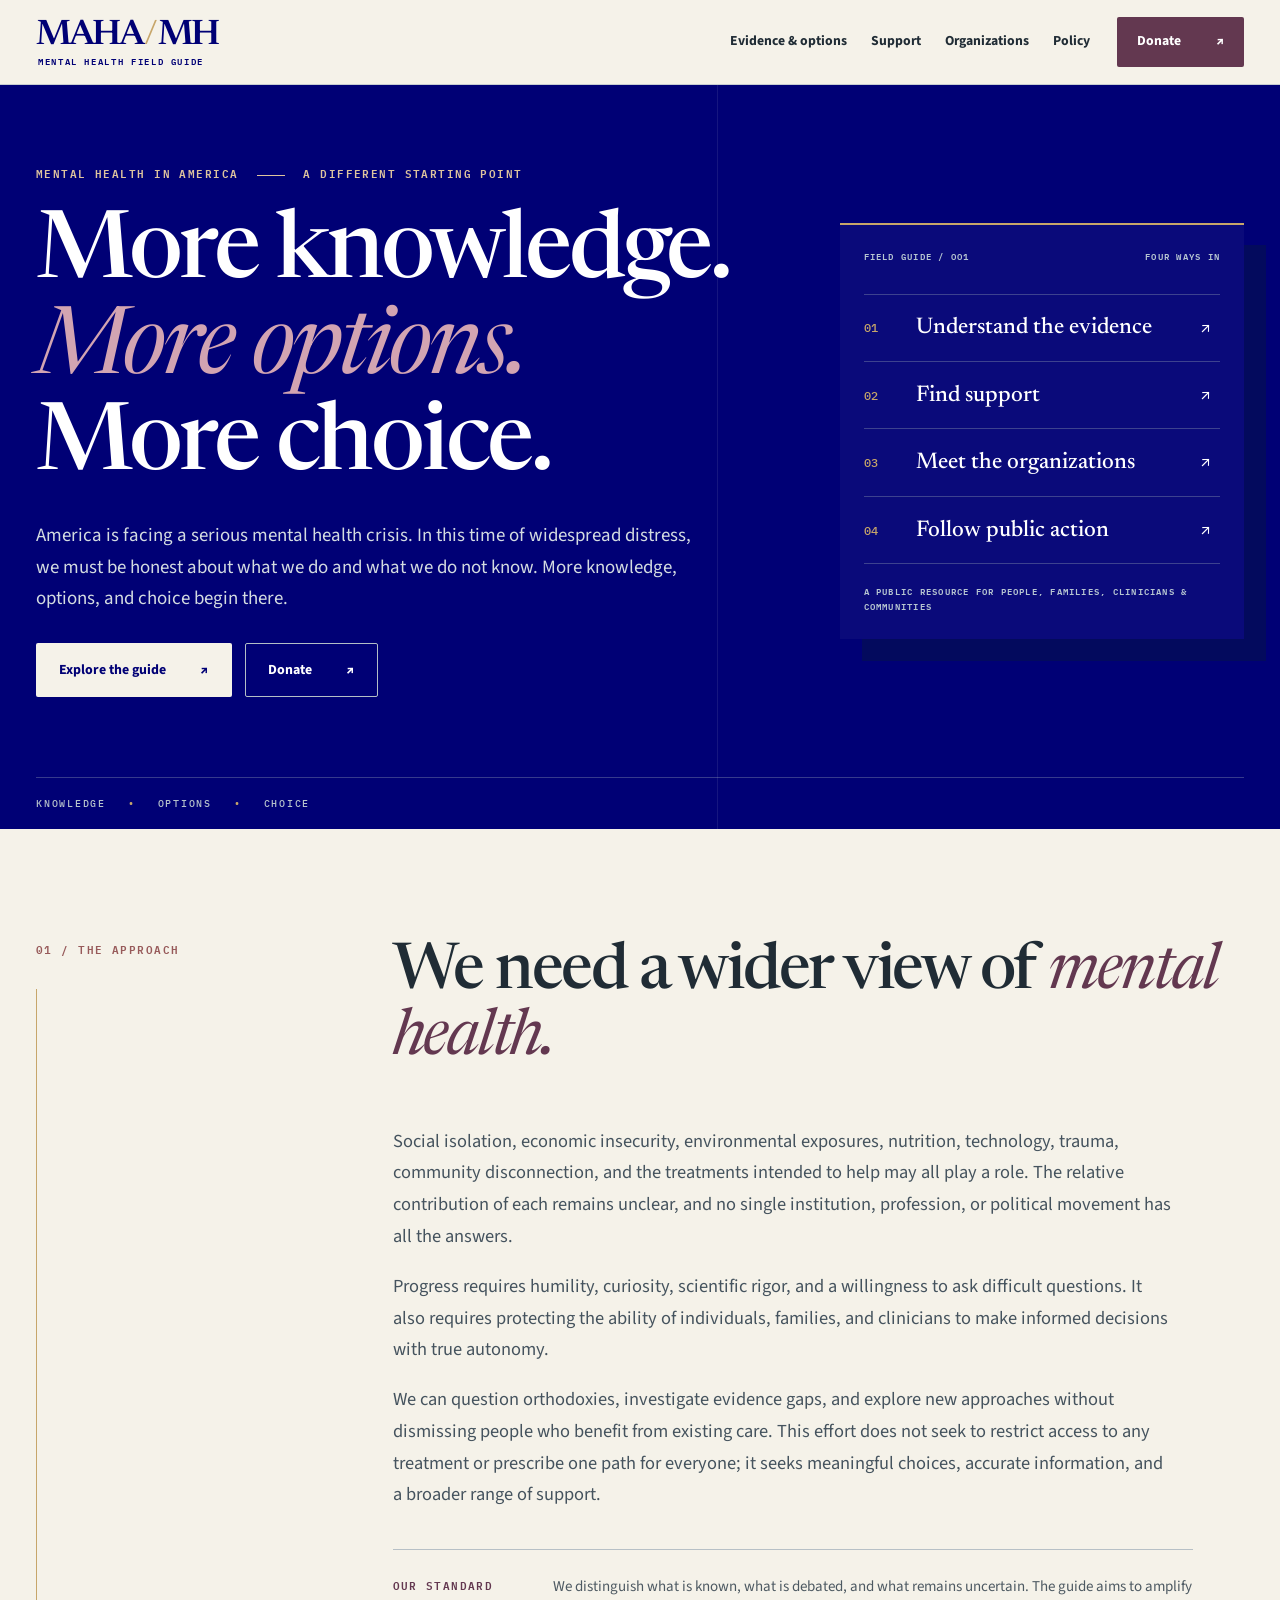
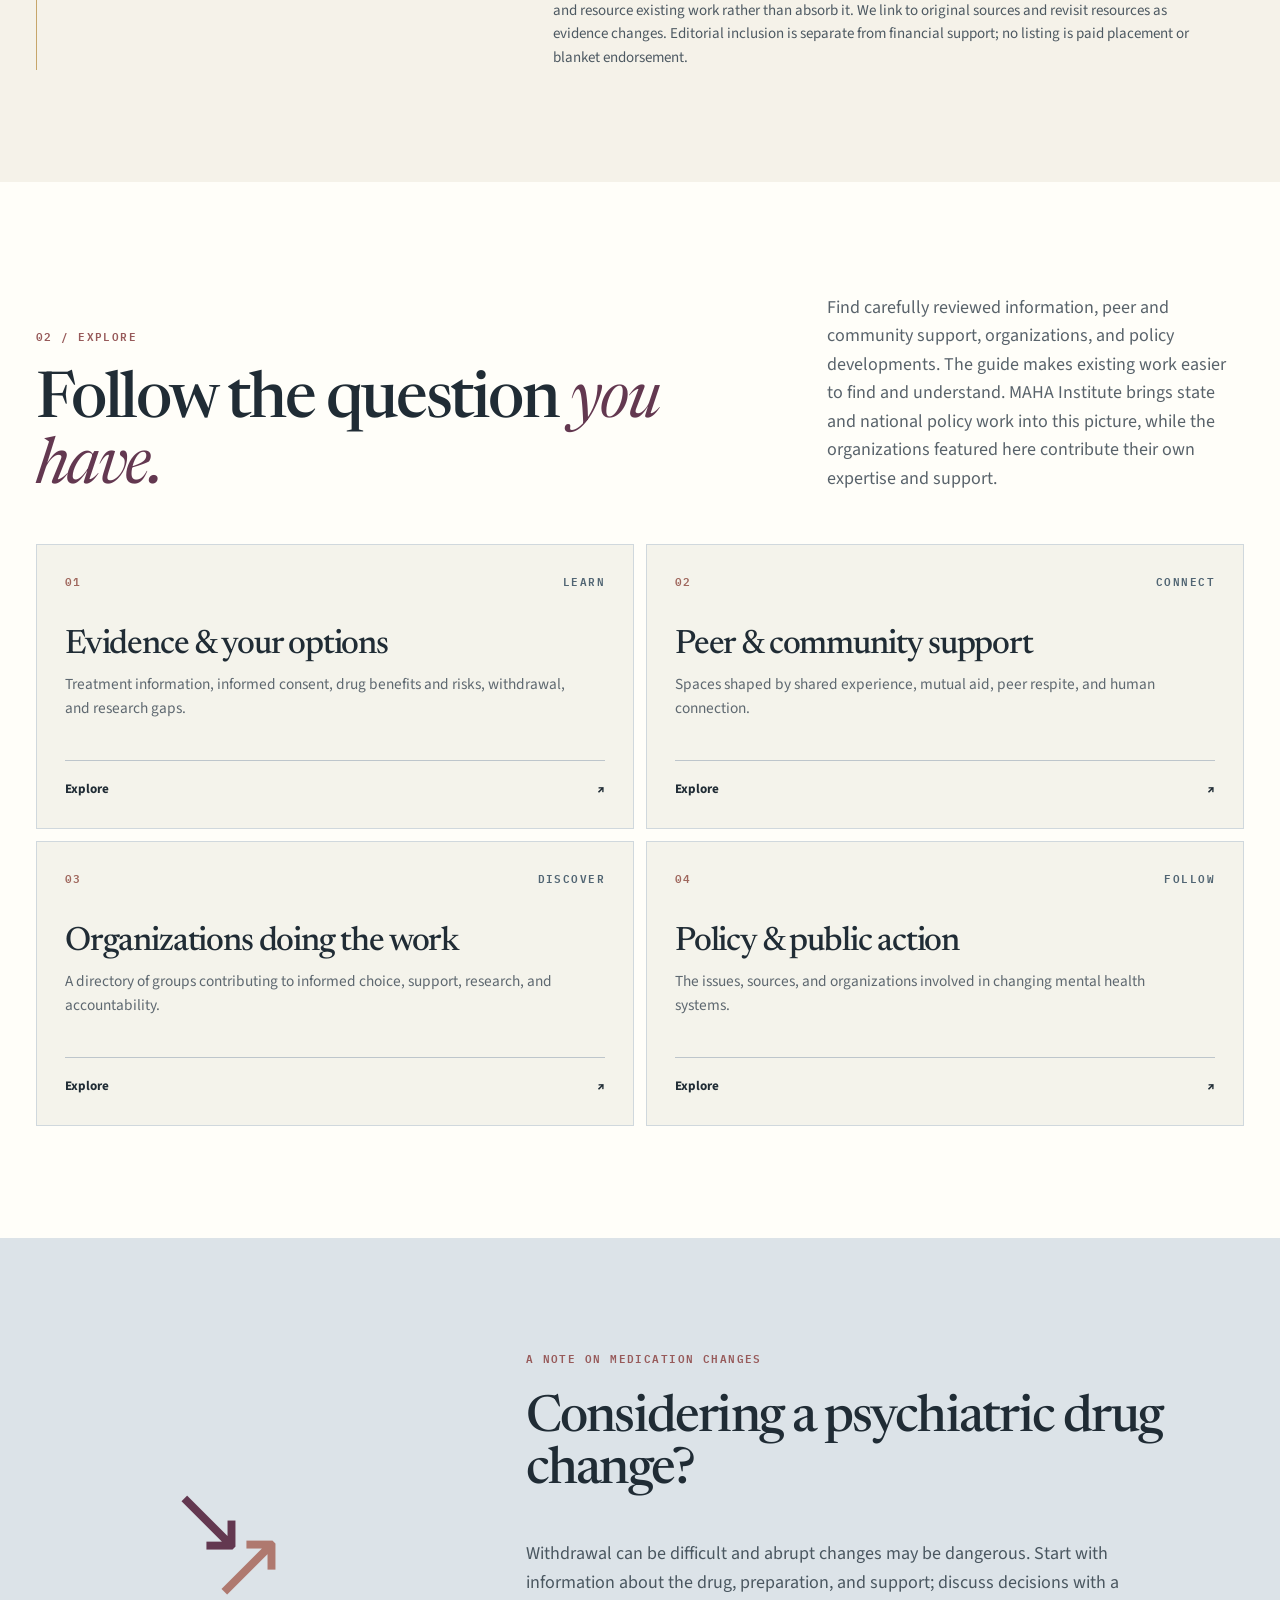
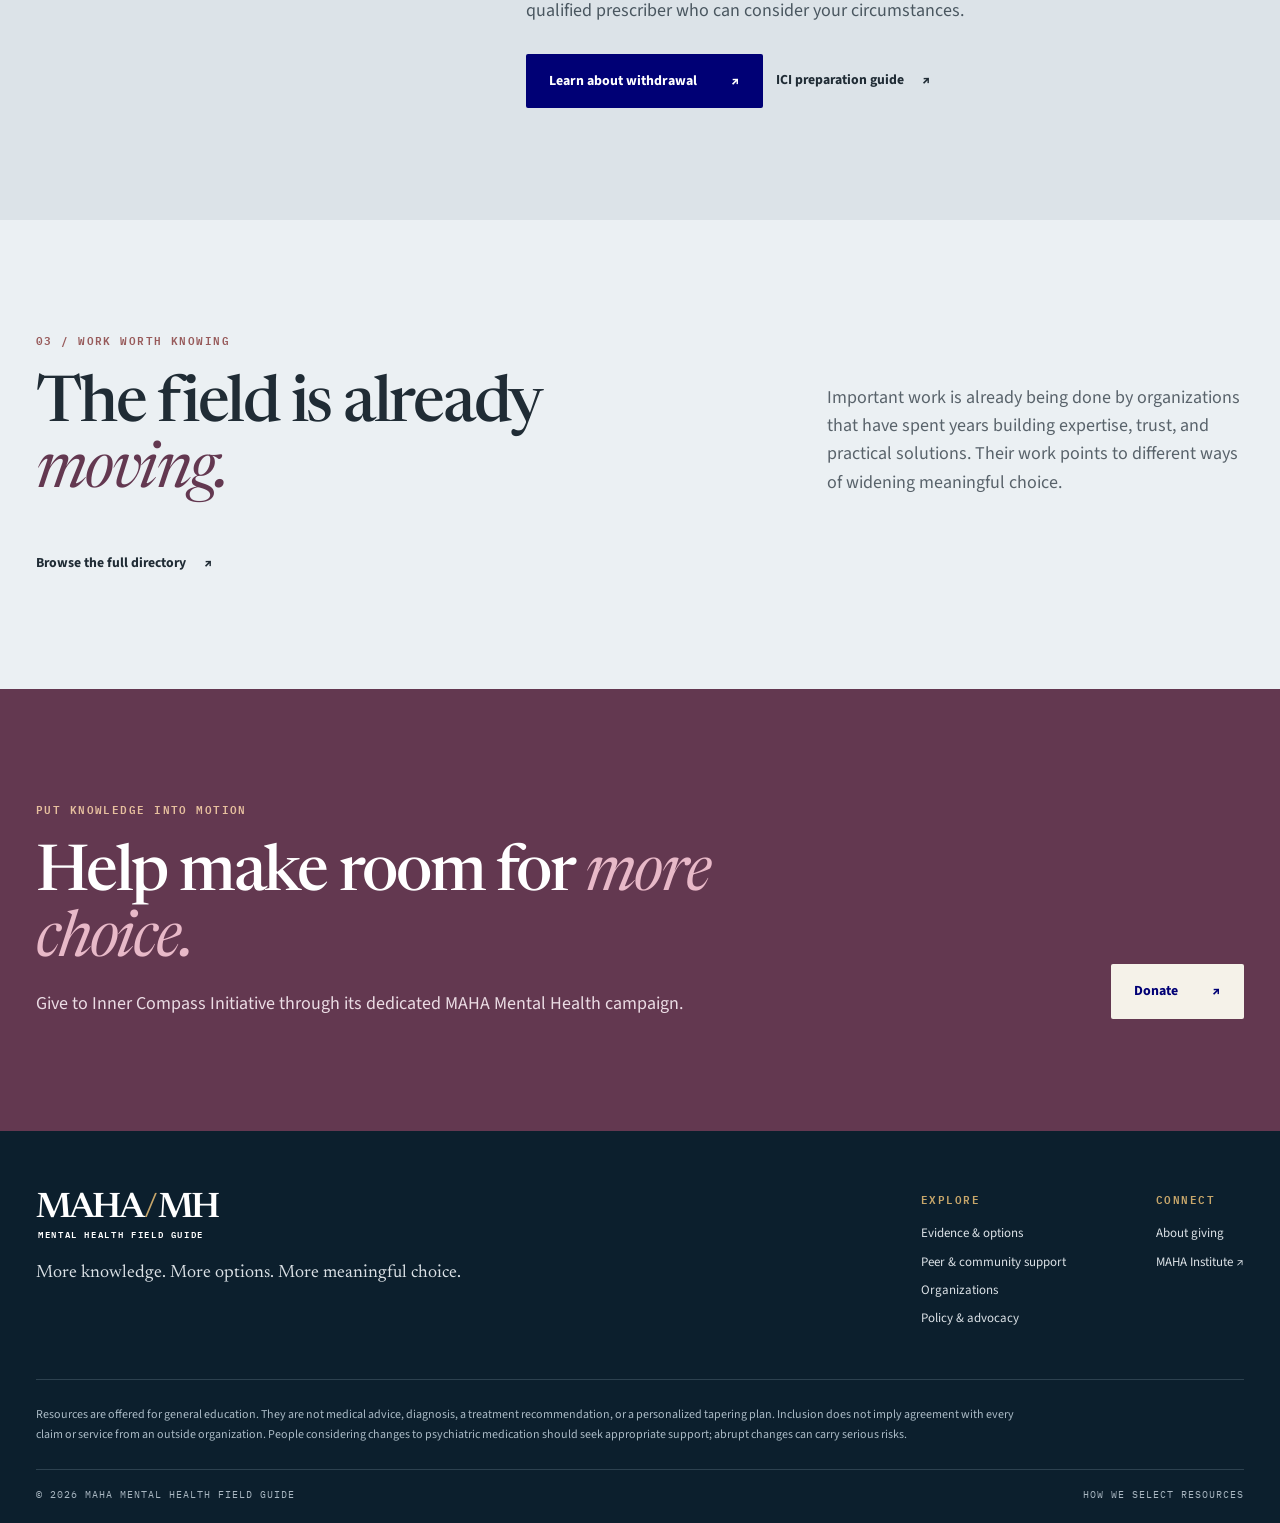
==== commit 35034e3b: "Revise field guide after MAHA Institute meeting" ====
--- a/index.html
+++ b/index.html
@@ -1,13 +1,13 @@
 <!doctype html>
-<html lang="en"><head><meta charset="utf-8"><meta name="viewport" content="width=device-width, initial-scale=1"><meta name="theme-color" content="#153b31"><meta name="description" content="A starting point for honest information, support, and choice in mental health."><title>Home | MAHA Mental Health Field Guide</title><link rel="icon" type="image/svg+xml" href="favicon.svg"><link rel="preconnect" href="https://fonts.googleapis.com"><link rel="preconnect" href="https://fonts.gstatic.com" crossorigin><link href="https://fonts.googleapis.com/css2?family=IBM+Plex+Mono:wght@400;500;600&family=Newsreader:opsz,wght@6..72,400;6..72,500;6..72,600&family=Source+Sans+3:wght@400;500;600;700&display=swap" rel="stylesheet"><link rel="stylesheet" href="styles.css"><script src="app.js" defer></script></head>
+<html lang="en"><head><meta charset="utf-8"><meta name="viewport" content="width=device-width, initial-scale=1"><meta name="theme-color" content="#000075"><meta name="description" content="A starting point for honest information, support, and choice in mental health."><title>Home | MAHA Mental Health Field Guide</title><link rel="icon" type="image/svg+xml" href="favicon.svg"><link rel="preconnect" href="https://fonts.googleapis.com"><link rel="preconnect" href="https://fonts.gstatic.com" crossorigin><link href="https://fonts.googleapis.com/css2?family=IBM+Plex+Mono:wght@400;500;600&family=Newsreader:opsz,wght@6..72,400;6..72,500;6..72,600&family=Source+Sans+3:wght@400;500;600;700&display=swap" rel="stylesheet"><link rel="stylesheet" href="styles.css"><script src="app.js" defer></script></head>
 <body><a class="skip-link" href="#main">Skip to content</a>
 <header class="site-header"><div class="shell header-inner"><a class="wordmark" href="index.html" aria-label="MAHA Mental Health Field Guide home"><span class="wordmark-main">MAHA<span class="wordmark-slash">/</span>MH</span><span class="wordmark-sub">MENTAL HEALTH FIELD GUIDE</span></a><a class="mobile-donate" href="https://givebutter.com/maha-mental-health-gvp1bu" target="_blank" rel="noopener noreferrer" aria-label="Donate to Inner Compass Initiative">Donate <span aria-hidden="true">↗</span></a><button class="menu-toggle" type="button" aria-label="Menu" aria-controls="site-nav" aria-expanded="false"><span class="menu-label">Menu</span><span aria-hidden="true">☰</span></button><nav id="site-nav" aria-label="Main navigation"><a href="evidence.html">Evidence & options</a><a href="support.html">Support</a><a href="organizations.html">Organizations</a><a href="policy.html">Policy</a><a class="nav-donate" href="https://givebutter.com/maha-mental-health-gvp1bu" target="_blank" rel="noopener noreferrer" aria-label="Donate to Inner Compass Initiative">Donate <span aria-hidden="true">↗</span></a></nav></div></header>
 <main id="main">
 <section class="home-hero"><div class="shell hero-layout"><div class="hero-content"><p class="eyebrow light">MENTAL HEALTH IN AMERICA <span class="eyebrow-line"></span> A DIFFERENT STARTING POINT</p><h1>More knowledge.<br><em>More options.</em><br>More choice.</h1><p class="hero-lead">America is facing a serious mental health crisis. In this time of widespread distress, we must be honest about what we do and what we do not know. More knowledge, options, and choice begin there.</p><div class="hero-actions"><a class="button button-cream" href="evidence.html">Explore the guide <span aria-hidden="true">↗</span></a><a class="button button-outline-light" href="https://givebutter.com/maha-mental-health-gvp1bu" target="_blank" rel="noopener noreferrer" aria-label="Donate to Inner Compass Initiative">Donate <span aria-hidden="true">↗</span></a></div></div><div class="hero-index" aria-label="Explore the guide"><div class="index-top"><span>FIELD GUIDE / 001</span><span>FOUR WAYS IN</span></div><a href="evidence.html"><span>01</span><strong>Understand the evidence</strong><b aria-hidden="true">↗</b></a><a href="support.html"><span>02</span><strong>Find support</strong><b aria-hidden="true">↗</b></a><a href="organizations.html"><span>03</span><strong>Meet the organizations</strong><b aria-hidden="true">↗</b></a><a href="policy.html"><span>04</span><strong>Follow public action</strong><b aria-hidden="true">↗</b></a><div class="index-bottom">A PUBLIC RESOURCE FOR PEOPLE, FAMILIES, CLINICIANS & COMMUNITIES</div></div></div><div class="hero-rule shell"><span>KNOWLEDGE</span><span>OPTIONS</span><span>CHOICE</span></div></section>
 <section class="section intro-section" id="approach"><div class="shell intro-grid"><div class="section-side"><span class="section-number">01 / THE APPROACH</span><span class="side-rule"></span></div><div class="prose-large"><h2>We need a wider view of <em>mental health.</em></h2><p>Social isolation, economic insecurity, environmental exposures, nutrition, technology, trauma, community disconnection, and the treatments intended to help may all play a role. The relative contribution of each remains unclear, and no single institution, profession, or political movement has all the answers.</p><p>Progress requires humility, curiosity, scientific rigor, and a willingness to ask difficult questions. It also requires protecting the ability of individuals, families, and clinicians to make informed decisions with true autonomy.</p><p>We can question orthodoxies, investigate evidence gaps, and explore new approaches without dismissing people who benefit from existing care. This effort does not seek to restrict access to any treatment or prescribe one path for everyone; it seeks meaningful choices, accurate information, and a broader range of support.</p><div class="approach-note"><strong>Our standard</strong><p>We distinguish what is known, what is debated, and what remains uncertain. The guide aims to amplify and resource existing work rather than absorb it. We link to original sources and revisit resources as evidence changes. Editorial inclusion is separate from financial support; no listing is paid placement or blanket endorsement.</p></div></div></div></section>
-<section class="section pathways"><div class="shell"><div class="section-head"><div><span class="section-number">02 / EXPLORE</span><h2>Follow the question <em>you have.</em></h2></div><p>Find carefully reviewed information, peer and community support, organizations, and policy developments. The guide makes existing work easier to find and understand.</p></div><div class="route-grid"><a class="route-card" href="evidence.html"><span class="route-no">01</span><span class="route-label">LEARN</span><h3>Evidence & your options</h3><p>Treatment information, informed consent, drug benefits and risks, withdrawal, and research gaps.</p><span class="route-action">Explore <span aria-hidden="true">↗</span></span></a><a class="route-card" href="support.html"><span class="route-no">02</span><span class="route-label">CONNECT</span><h3>Peer & community support</h3><p>Spaces shaped by shared experience, mutual aid, peer respite, and human connection.</p><span class="route-action">Explore <span aria-hidden="true">↗</span></span></a><a class="route-card" href="organizations.html"><span class="route-no">03</span><span class="route-label">DISCOVER</span><h3>Organizations doing the work</h3><p>A directory of groups contributing to informed choice, support, research, and accountability.</p><span class="route-action">Explore <span aria-hidden="true">↗</span></span></a><a class="route-card" href="policy.html"><span class="route-no">04</span><span class="route-label">FOLLOW</span><h3>Policy & public action</h3><p>The issues, sources, and organizations involved in changing mental health systems.</p><span class="route-action">Explore <span aria-hidden="true">↗</span></span></a></div></div></section>
+<section class="section pathways"><div class="shell"><div class="section-head"><div><span class="section-number">02 / EXPLORE</span><h2>Follow the question <em>you have.</em></h2></div><p>Find carefully reviewed information, peer and community support, organizations, and policy developments. The guide makes existing work easier to find and understand. MAHA Institute brings state and national policy work into this picture, while the organizations featured here contribute their own expertise and support.</p></div><div class="route-grid"><a class="route-card" href="evidence.html"><span class="route-no">01</span><span class="route-label">LEARN</span><h3>Evidence & your options</h3><p>Treatment information, informed consent, drug benefits and risks, withdrawal, and research gaps.</p><span class="route-action">Explore <span aria-hidden="true">↗</span></span></a><a class="route-card" href="support.html"><span class="route-no">02</span><span class="route-label">CONNECT</span><h3>Peer & community support</h3><p>Spaces shaped by shared experience, mutual aid, peer respite, and human connection.</p><span class="route-action">Explore <span aria-hidden="true">↗</span></span></a><a class="route-card" href="organizations.html"><span class="route-no">03</span><span class="route-label">DISCOVER</span><h3>Organizations doing the work</h3><p>A directory of groups contributing to informed choice, support, research, and accountability.</p><span class="route-action">Explore <span aria-hidden="true">↗</span></span></a><a class="route-card" href="policy.html"><span class="route-no">04</span><span class="route-label">FOLLOW</span><h3>Policy & public action</h3><p>The issues, sources, and organizations involved in changing mental health systems.</p><span class="route-action">Explore <span aria-hidden="true">↗</span></span></a></div></div></section>
 <section class="section urgent-section"><div class="shell urgent-grid"><div class="urgent-symbol" aria-hidden="true"><span>↘</span><span>↗</span></div><div><span class="section-number">A NOTE ON MEDICATION CHANGES</span><h2>Considering a psychiatric drug change?</h2><p>Withdrawal can be difficult and abrupt changes may be dangerous. Start with information about the drug, preparation, and support; discuss decisions with a qualified prescriber who can consider your circumstances.</p><div class="button-row"><a class="button button-dark" href="evidence.html#withdrawal">Learn about withdrawal <span aria-hidden="true">↗</span></a><a class="text-link" href="https://www.theinnercompass.org/prepare" target="_blank" rel="noopener noreferrer">ICI preparation guide<span aria-hidden="true">↗</span></a></div></div></div></section>
 <section class="section work-section"><div class="shell"><div class="section-head"><div><span class="section-number">03 / WORK WORTH KNOWING</span><h2>The field is already <em>moving.</em></h2></div><p>Important work is already being done by organizations that have spent years building expertise, trust, and practical solutions. Their work points to different ways of widening meaningful choice.</p></div><a class="text-link" href="organizations.html">Browse the full directory <span aria-hidden="true">↗</span></a></div></section>
 <section class="section closing-cta"><div class="shell closing-grid"><div><span class="section-number">PUT KNOWLEDGE INTO MOTION</span><h2>Help make room for <em>more choice.</em></h2><p>Give to Inner Compass Initiative through its dedicated MAHA Mental Health campaign.</p></div><a class="button button-cream" href="https://givebutter.com/maha-mental-health-gvp1bu" target="_blank" rel="noopener noreferrer" aria-label="Donate to Inner Compass Initiative">Donate <span aria-hidden="true">↗</span></a></div></section>
 </main>
-<footer class="site-footer"><div class="shell"><div class="footer-main"><div><a class="wordmark wordmark-light" href="index.html"><span class="wordmark-main">MAHA<span class="wordmark-slash">/</span>MH</span><span class="wordmark-sub">MENTAL HEALTH FIELD GUIDE</span></a><p>More knowledge. More options. More meaningful choice.</p></div><div class="footer-nav"><div><span class="footer-label">Explore</span><a href="evidence.html">Evidence & options</a><a href="support.html">Peer & community support</a><a href="organizations.html">Organizations</a><a href="policy.html">Policy & advocacy</a></div><div><span class="footer-label">Connect</span><a href="giving.html">About giving</a><a href="https://www.mahainstitute.us/" target="_blank" rel="noopener noreferrer">MAHA Institute ↗</a></div></div></div><div class="footer-disclaimer"><p>Resources are offered for general education. They are not medical advice, diagnosis, a treatment recommendation, or a personalized tapering plan. Inclusion does not imply agreement with every claim or service from an outside organization. People considering changes to psychiatric medication should seek appropriate support; abrupt changes can carry serious risks.</p></div><div class="footer-bottom"><span>© 2026 MAHA Mental Health Field Guide</span><a href="index.html#approach">How we select resources</a></div></div></footer></body></html>
+<footer class="site-footer"><div class="shell"><div class="footer-main"><div><a class="wordmark wordmark-light" href="index.html"><span class="wordmark-main">MAHA<span class="wordmark-slash">/</span>MH</span><span class="wordmark-sub">MENTAL HEALTH FIELD GUIDE</span></a><p>More knowledge. More options. More meaningful choice.</p></div><div class="footer-nav"><div><span class="footer-label">Explore</span><a href="evidence.html">Evidence & options</a><a href="support.html">Peer & community support</a><a href="organizations.html">Organizations</a><a href="policy.html">Policy & advocacy</a></div><div><span class="footer-label">Connect</span><a href="giving.html">About giving</a><a href="https://www.mahainstitute.us/" target="_blank" rel="noopener noreferrer">MAHA Institute ↗</a></div></div></div><div class="footer-disclaimer"><p>Resources are offered for general education. They are not medical advice, diagnosis, a treatment recommendation, or a personalized tapering plan. Inclusion does not imply agreement with every claim or service from an outside organization. People considering changes to psychiatric medication should seek appropriate support; abrupt changes can carry serious risks.</p></div><div class="footer-bottom"><span>© 2026 MAHA Mental Health Field Guide</span><a href="index.html#approach">How we select resources</a></div></div></footer></body></html>
--- a/styles.css
+++ b/styles.css
@@ -1,24 +1,27 @@
-:root{--forest:#153b31;--forest-deep:#0d3029;--forest-soft:#e3e9de;--plum:#633850;--plum-deep:#4e293d;--copper:#c5a077;--cream:#f5f2e9;--paper:#fffef9;--ink:#20352e;--muted:#596b60;--line:#c9d3c7;--display:'Newsreader',Georgia,serif;--body:'Source Sans 3',Arial,sans-serif;--mono:'IBM Plex Mono',monospace}*{box-sizing:border-box}html{scroll-behavior:smooth;scroll-padding-top:95px}body{margin:0;color:var(--ink);background:var(--paper);font:18px/1.58 var(--body)}a{color:inherit}button,input{font:inherit}button{cursor:pointer}h1,h2,h3,p{margin-top:0}h1,h2,h3{font-family:var(--display);font-weight:500;line-height:1.03;letter-spacing:-.035em}h1{font-size:clamp(4.1rem,7.3vw,8rem)}h2{font-size:clamp(3.1rem,5vw,5.3rem)}h3{font-size:clamp(1.65rem,2.3vw,2.15rem)}h1 em,h2 em{font-weight:400;color:var(--plum)}.shell{width:min(1240px,calc(100% - 72px));margin:auto}.section{padding:112px 0}.sr-only{position:absolute;width:1px;height:1px;overflow:hidden;clip:rect(0,0,0,0);white-space:nowrap}.skip-link{position:absolute;top:-100px;left:12px;z-index:100;padding:10px;background:#fff}.skip-link:focus{top:10px}:focus-visible{outline:3px solid var(--copper);outline-offset:4px}.site-header{position:sticky;top:0;z-index:30;background:rgba(245,242,233,.97);border-bottom:1px solid #c9d1c7;backdrop-filter:blur(14px)}.header-inner{height:84px;display:flex;align-items:center;gap:48px;justify-content:space-between}.wordmark{display:inline-flex;flex-direction:column;line-height:1;text-decoration:none;color:var(--forest);flex:none}.wordmark-main{font-family:var(--display);font-weight:600;letter-spacing:-.08em;font-size:2.2rem}.wordmark-slash{color:var(--copper);font-weight:400;margin:0 .07em}.wordmark-sub{font:600 .54rem/1.2 var(--mono);letter-spacing:.19em;padding-left:2px;margin-top:3px}.site-header nav{display:flex;align-items:center;gap:24px}.site-header nav a{font-size:.86rem;font-weight:700;text-decoration:none;white-space:nowrap}.site-header nav a:not(.nav-donate):hover,.site-header nav a[aria-current=page]:not(.nav-donate){text-decoration:underline;text-decoration-color:var(--copper);text-underline-offset:9px;text-decoration-thickness:2px}.nav-donate{background:var(--plum);color:white;padding:14px 20px;border-radius:2px;margin-left:3px;display:flex;gap:35px}.nav-donate:hover{background:var(--plum-deep)}.menu-toggle{display:none}.eyebrow,.section-number,.route-label,.route-no,.footer-label,.tile-no,.index-top,.index-bottom{font:600 .69rem/1.5 var(--mono);letter-spacing:.13em;text-transform:uppercase}.section-number{color:#975a5a;display:block;margin-bottom:26px}.button{display:inline-flex;align-items:center;justify-content:space-between;gap:34px;padding:17px 22px;border:1px solid transparent;text-decoration:none;font-size:.87rem;line-height:1.3;font-weight:700;border-radius:2px;transition:transform .18s,background .18s}.button:hover{transform:translateY(-3px)}.button-cream{background:var(--cream);color:var(--forest)}.button-outline-light{border-color:#b3c6b9;color:#fff}.button-dark{background:var(--forest);color:white}.button-plum{background:var(--plum);color:white;width:100%}.button-row,.hero-actions{display:flex;flex-wrap:wrap;align-items:center;gap:13px;margin-top:28px}.text-link{display:inline-flex;align-items:center;gap:18px;text-decoration:none;font-size:.86rem;font-weight:700}.text-link:hover{text-decoration:underline;text-underline-offset:5px}.home-hero{background:var(--forest);color:white;position:relative;overflow:hidden}.home-hero:before{content:'';position:absolute;top:0;left:56%;width:1px;height:100%;background:#ffffff16}.hero-layout{min-height:665px;display:grid;grid-template-columns:1.28fr .72fr;gap:7%;align-items:center}.hero-content{padding:80px 0}.eyebrow{color:var(--copper);margin-bottom:25px}.eyebrow.light{color:#dec49e}.eyebrow-line{display:inline-block;width:28px;border-top:1px solid currentColor;vertical-align:middle;margin:0 10px}.home-hero h1{margin-bottom:25px}.home-hero h1 em{color:#d2a4b2}.hero-lead{max-width:660px;color:#d5e1d4;font-size:1.18rem;line-height:1.67}.hero-index{border-top:2px solid var(--copper);background:#ffffff0a;padding:24px;align-self:center;box-shadow:22px 22px 0 #0b2e2755}.index-top,.index-bottom{display:flex;justify-content:space-between;color:#b7d1bf;font-size:.59rem}.index-top{margin-bottom:30px}.hero-index>a{display:grid;grid-template-columns:40px 1fr 20px;gap:12px;align-items:center;border-top:1px solid #a1baaa55;padding:19px 0;text-decoration:none}.hero-index>a:hover{color:#efc8a7}.hero-index>a span{font:500 .73rem var(--mono);color:var(--copper)}.hero-index>a strong{font:500 1.42rem var(--display)}.hero-index>a b{font-weight:400}.index-bottom{border-top:1px solid #a1baaa55;padding-top:20px;line-height:1.6}.hero-rule{display:flex;gap:22px;border-top:1px solid #acc3b250;padding:19px 0;color:#b6cbb9;font:500 .61rem var(--mono);letter-spacing:.18em}.hero-rule span:not(:last-child):after{content:'•';margin-left:22px;color:var(--copper)}.intro-section{background:var(--cream)}.intro-grid{display:grid;grid-template-columns:260px minmax(0,1fr);gap:8%}.section-side{display:flex;flex-direction:column;gap:6px}.side-rule{width:1px;background:var(--copper);flex:1;min-height:80px}.prose-large h2{max-width:860px}.prose-large>p{font-size:1.15rem;color:#455e50;line-height:1.72;max-width:780px}.approach-note{border-top:1px solid #b7c6b7;margin-top:38px;padding-top:25px;display:grid;grid-template-columns:140px 1fr;gap:20px;max-width:800px}.approach-note strong{font:600 .71rem var(--mono);text-transform:uppercase;letter-spacing:.12em;color:var(--plum)}.approach-note p{font-size:.94rem;margin:0;color:#4d6255}.section-head{display:grid;grid-template-columns:1.25fr .75fr;gap:8%;align-items:end;margin-bottom:42px}.section-head h2{margin-bottom:0}.section-head>p{color:var(--muted);margin:0 0 9px;max-width:430px}.pathways{background:var(--paper)}.route-grid{display:grid;grid-template-columns:repeat(2,1fr);gap:12px}.route-card{display:grid;grid-template-columns:1fr auto;grid-template-rows:auto auto 1fr auto;min-height:285px;background:#f4f3eb;border:1px solid #d5ddd0;padding:28px;text-decoration:none;transition:transform .18s,background .18s}.route-card:hover{transform:translateY(-4px);background:#e8ede3}.route-no{grid-column:1;color:#9f675d}.route-label{grid-column:2;color:#51735d}.route-card h3{grid-column:1/-1;font-size:2.1rem;align-self:end;margin:38px 0 10px}.route-card p{grid-column:1/-1;color:#5e7063;margin:0;max-width:500px;font-size:.96rem}.route-action{grid-column:1/-1;align-self:end;border-top:1px solid #becbbd;padding-top:18px;margin-top:22px;display:flex;justify-content:space-between;font-size:.82rem;font-weight:700}.urgent-section{background:#e5e8dc}.urgent-grid{display:grid;grid-template-columns:.48fr 1fr;gap:12%;align-items:center}.urgent-symbol{height:300px;display:grid;place-items:center;position:relative;color:var(--plum)}.urgent-symbol span{font-family:var(--display);font-size:6rem;line-height:1}.urgent-symbol span:last-child{position:absolute;transform:translate(40px,45px);color:#af796f}.urgent-grid h2{font-size:clamp(2.8rem,4vw,4.7rem)}.urgent-grid p{max-width:630px;color:#4a6054}.work-section{background:var(--paper)}.work-lines{border-top:1px solid var(--line)}.work-lines>a{display:grid;grid-template-columns:65px 1.2fr .8fr 20px;gap:25px;align-items:center;padding:27px 4px;border-bottom:1px solid var(--line);text-decoration:none}.work-lines>a:hover{color:var(--plum);background:#f7f6f0}.work-lines span{font:.8rem var(--mono);color:#9a685e}.work-lines h3{margin:0;font-size:1.65rem}.work-lines p{margin:0;color:#607265;font-size:.9rem}.work-lines b{font-weight:400}.closing-cta{background:var(--plum);color:#fff}.closing-grid{display:flex;justify-content:space-between;align-items:end;gap:30px}.closing-cta .section-number{color:#e6bf9e}.closing-cta h2{max-width:750px;margin-bottom:15px}.closing-cta h2 em{color:#e8b9c8}.closing-cta p{color:#ebdce4;margin-bottom:0}.closing-grid>.button{flex:none}.page-hero{background:var(--forest);color:white;padding:90px 0 100px;position:relative;overflow:hidden}.page-hero:after{content:'MH';position:absolute;right:3%;bottom:-130px;color:#ffffff0c;font:600 30rem/1 var(--display);letter-spacing:-.1em;pointer-events:none}.page-hero .shell{position:relative;z-index:1}.page-hero h1{max-width:850px;margin:0 0 22px}.page-hero h1 em{color:#d7b0b9}.page-hero p:not(.eyebrow){font-size:1.25rem;max-width:780px;color:#d9e7da}.plum-hero,.giving-hero{background:var(--plum-deep)}.plum-hero h1 em,.giving-hero h1 em{color:#d2b59c}.giving-hero .button{margin-top:20px}.page-layout{display:grid;grid-template-columns:205px 1fr;gap:10%}.page-aside{position:sticky;top:125px;align-self:start;display:flex;flex-direction:column;gap:14px}.page-aside span{font:.65rem var(--mono);letter-spacing:.14em;color:var(--plum);margin-bottom:12px}.page-aside a{font-size:.87rem;text-decoration:none;border-left:2px solid #c6d1c5;padding-left:12px}.page-aside a:hover{border-color:var(--plum);color:var(--plum)}.page-content section{padding:0 0 68px;margin-bottom:68px;border-bottom:1px solid var(--line)}.page-content section:last-child{border:0;margin:0;padding:0}.page-content h2{max-width:850px}.page-content p{color:#4f6558;font-size:1.05rem;max-width:800px}.question-list{counter-reset:q;list-style:none;padding:0;margin:30px 0}.question-list li{position:relative;padding:13px 10px 13px 60px;border-top:1px solid var(--line);font-family:var(--display);font-size:1.4rem;line-height:1.25}.question-list li:last-child{border-bottom:1px solid var(--line)}.question-list li:before{counter-increment:q;content:counter(q,decimal-leading-zero);position:absolute;left:0;top:17px;color:var(--plum);font:500 .75rem var(--mono)}.link-rows{margin-top:28px;border-top:1px solid var(--line)}.link-rows a{display:grid;grid-template-columns:1fr 25px;gap:4px 15px;padding:17px 0;border-bottom:1px solid var(--line);text-decoration:none}.link-rows a:hover{color:var(--plum)}.link-rows strong{font-size:1.05rem}.link-rows small{grid-column:1;color:#68796b;font-size:.78rem}.link-rows span{grid-column:2;grid-row:1/3;align-self:center}.callout,.notice{border-left:3px solid var(--plum);background:#eeeae4;padding:22px 25px;margin:28px 0}.callout strong,.notice strong{font-family:var(--display);font-size:1.45rem;font-weight:500}.callout p,.notice p{margin:6px 0 0!important;font-size:.93rem!important;color:#516355}.editorial-grid{display:grid;grid-template-columns:repeat(2,1fr);gap:12px}.editorial-grid article{min-height:320px;background:var(--cream);padding:28px;display:flex;flex-direction:column}.tile-no{color:var(--plum)}.editorial-grid h3{margin:40px 0 12px}.editorial-grid p{font-size:.97rem;color:#56695c;line-height:1.6}.editorial-grid a{margin-top:auto}.notice{margin-top:40px}.directory-intro{display:grid;grid-template-columns:1.1fr .9fr;gap:6%;align-items:end}.directory-intro p{color:var(--muted)}.directory-tools{border-top:1px solid var(--line);padding-top:23px;margin-top:30px;display:flex;justify-content:space-between;gap:20px;flex-wrap:wrap}.search-field input{padding:12px 15px;background:#fff;border:1px solid #acbdad;min-width:300px;max-width:100%;outline-color:var(--plum)}.filters{display:flex;gap:6px;flex-wrap:wrap}.filters button{border:1px solid #b7c6b9;background:transparent;padding:9px 12px;color:var(--ink);font-size:.79rem;border-radius:2px}.filters button[aria-pressed=true]{background:var(--forest);color:white}.result-count{font:.7rem var(--mono);color:#748479;margin:22px 0 13px}.directory-list{display:grid;grid-template-columns:repeat(2,1fr);gap:10px}.directory-entry{border:1px solid #d2ddd0;background:#f8f8f1;padding:26px;display:flex;flex-direction:column;min-height:255px}.directory-entry .entry-tag{font:.65rem var(--mono);color:var(--plum);text-transform:uppercase;letter-spacing:.1em}.directory-entry h3{font-size:1.55rem;margin:20px 0 8px}.directory-entry p{font-size:.88rem;color:#5c6e60;line-height:1.55;margin-bottom:15px}.directory-entry a{font-size:.8rem;font-weight:700;text-decoration:none;margin-top:auto}.directory-entry a:hover{text-decoration:underline}.empty-state{grid-column:1/-1;padding:35px;background:var(--cream)}.policy-list{border-top:1px solid var(--line)}.policy-list article{display:grid;grid-template-columns:180px 1fr 1.15fr;gap:5%;padding:25px 0;border-bottom:1px solid var(--line);align-items:start}.policy-list span{font:.68rem var(--mono);color:var(--plum)}.policy-list h3{margin:0}.policy-list p{font-size:.9rem;color:#627267;margin:0}.source-panel{margin-top:80px;padding:52px;background:#e6eadf}.source-panel p{max-width:780px;color:#52675a}.source-links{display:flex;gap:8px;flex-wrap:wrap;margin-top:25px}.source-links a{display:flex;gap:30px;justify-content:space-between;align-items:center;padding:13px 18px;background:var(--forest);color:white;text-decoration:none;font-size:.82rem;font-weight:700}.source-links a:hover{background:var(--plum)}.policy-caveat{font-size:.8rem;color:#6b776b;margin:22px 0 0}.giving-grid{display:grid;grid-template-columns:1.1fr .9fr;gap:10%;align-items:start}.giving-grid>div:first-child p{max-width:700px;color:#54675b}.fund-pillars{border-top:1px solid var(--line);display:grid;grid-template-columns:1fr 1fr;margin-top:30px}.fund-pillars span{border-bottom:1px solid var(--line);padding:13px 8px 13px 0;font:.72rem var(--mono)}.giving-card{background:#ede8e0;padding:35px;border-top:4px solid var(--plum)}.giving-card h3{font-size:2.5rem;margin-bottom:18px}.giving-card>p{font-size:.96rem;color:#53645a}.giving-card .donation-clarity{font-size:.8rem;border-top:1px solid #cdbfb7;margin-top:25px;padding-top:20px}.fund-governance{background:var(--cream)}.governance-grid{display:grid;grid-template-columns:repeat(3,1fr);gap:12px}.governance-grid>div{border-top:2px solid var(--copper);padding-top:20px}.governance-grid strong{font-family:var(--display);font-size:1.5rem;font-weight:500}.governance-grid p{font-size:.87rem;color:#607063;margin-top:10px}.site-footer{background:#0c2d26;color:#dce6db;padding:60px 0 22px}.footer-main{display:flex;justify-content:space-between;gap:40px;border-bottom:1px solid #6f938055;padding-bottom:50px}.wordmark-light{color:white}.footer-main>div:first-child p{font:400 1.12rem var(--display);margin:25px 0 0}.footer-nav{display:flex;gap:90px}.footer-nav>div{display:flex;flex-direction:column;gap:8px}.footer-label{color:var(--copper);margin-bottom:8px}.footer-nav a{font-size:.81rem;color:#dce6db;text-decoration:none}.footer-nav a:hover{text-decoration:underline}.footer-disclaimer{padding:25px 0;max-width:1000px}.footer-disclaimer p{font-size:.75rem;color:#aac5b4;line-height:1.65;margin:0}.footer-bottom{display:flex;justify-content:space-between;border-top:1px solid #6f938055;padding-top:18px;font:.63rem var(--mono);text-transform:uppercase;letter-spacing:.1em;color:#a8c1b2}.footer-bottom a{text-decoration:none}
-@media(max-width:980px){.shell{width:min(100% - 42px,760px)}.section{padding:75px 0}.menu-toggle{display:flex;gap:8px;align-items:center;padding:8px 11px;background:transparent;border:1px solid #a0b3a4;color:var(--forest);font-size:.82rem}.site-header nav{display:none;position:absolute;top:84px;left:0;right:0;background:var(--cream);padding:18px 22px;box-shadow:0 20px 24px #102c2520;flex-direction:column;align-items:stretch;gap:0}.site-header nav.open{display:flex}.site-header nav a{padding:13px 0}.site-header nav .nav-donate{padding:13px;margin:12px 0 0}.hero-layout{grid-template-columns:1fr;gap:0}.hero-content{padding:85px 0 30px}.hero-index{margin:0 0 50px}.intro-grid{grid-template-columns:1fr;gap:20px}.side-rule{display:none}.section-head,.directory-intro,.giving-grid{grid-template-columns:1fr;gap:15px}.urgent-grid{grid-template-columns:1fr}.urgent-symbol{display:none}.page-layout{grid-template-columns:1fr}.page-aside{position:static;flex-direction:row;flex-wrap:wrap;margin-bottom:50px;gap:8px 18px}.page-aside span{width:100%}.page-aside a{font-size:.76rem}.policy-list article{grid-template-columns:100px 1fr}.policy-list p{grid-column:2}.footer-nav{gap:35px}}
+:root{--blue:#000075;--blue-deep:#000055;--cobalt:#0047ab;--sapphire:#0f52ba;--blue-soft:#dee4e9;--plum:#633850;--plum-deep:#4e293d;--copper:#c7a66a;--cream:#f5f2e9;--paper:#fffef9;--ink:#202c35;--muted:#59636b;--line:#c7ced3;--display:'Newsreader',Georgia,serif;--body:'Source Sans 3',Arial,sans-serif;--mono:'IBM Plex Mono',monospace}*{box-sizing:border-box}html{scroll-behavior:smooth;scroll-padding-top:95px}body{margin:0;color:var(--ink);background:var(--paper);font:18px/1.58 var(--body)}a{color:inherit}button,input{font:inherit}button{cursor:pointer}h1,h2,h3,p{margin-top:0}h1,h2,h3{font-family:var(--display);font-weight:500;line-height:1.03;letter-spacing:-.035em}h1{font-size:clamp(4.1rem,7.3vw,8rem)}h2{font-size:clamp(3.1rem,5vw,5.3rem)}h3{font-size:clamp(1.65rem,2.3vw,2.15rem)}h1 em,h2 em{font-weight:400;color:var(--plum)}.shell{width:min(1240px,calc(100% - 72px));margin:auto}.section{padding:112px 0}.sr-only{position:absolute;width:1px;height:1px;overflow:hidden;clip:rect(0,0,0,0);white-space:nowrap}.skip-link{position:absolute;top:-100px;left:12px;z-index:100;padding:10px;background:#fff}.skip-link:focus{top:10px}:focus-visible{outline:3px solid var(--copper);outline-offset:4px}.site-header{position:sticky;top:0;z-index:30;background:rgba(245,242,233,.97);border-bottom:1px solid #c7cdd1;backdrop-filter:blur(14px)}.header-inner{height:84px;display:flex;align-items:center;gap:48px;justify-content:space-between}.wordmark{display:inline-flex;flex-direction:column;line-height:1;text-decoration:none;color:var(--blue);flex:none}.wordmark-main{font-family:var(--display);font-weight:600;letter-spacing:-.08em;font-size:2.2rem}.wordmark-slash{color:var(--copper);font-weight:400;margin:0 .07em}.wordmark-sub{font:600 .54rem/1.2 var(--mono);letter-spacing:.19em;padding-left:2px;margin-top:3px}.site-header nav{display:flex;align-items:center;gap:24px}.site-header nav a{font-size:.86rem;font-weight:700;text-decoration:none;white-space:nowrap}.site-header nav a:not(.nav-donate):hover,.site-header nav a[aria-current=page]:not(.nav-donate){text-decoration:underline;text-decoration-color:var(--copper);text-underline-offset:9px;text-decoration-thickness:2px}.nav-donate{background:var(--plum);color:white;padding:14px 20px;border-radius:2px;margin-left:3px;display:flex;gap:35px}.nav-donate:hover{background:var(--plum-deep)}.menu-toggle{display:none}.eyebrow,.section-number,.route-label,.route-no,.footer-label,.tile-no,.index-top,.index-bottom{font:600 .69rem/1.5 var(--mono);letter-spacing:.13em;text-transform:uppercase}.section-number{color:#975a5a;display:block;margin-bottom:26px}.button{display:inline-flex;align-items:center;justify-content:space-between;gap:34px;padding:17px 22px;border:1px solid transparent;text-decoration:none;font-size:.87rem;line-height:1.3;font-weight:700;border-radius:2px;transition:transform .18s,background .18s}.button:hover{transform:translateY(-3px)}.button-cream{background:var(--cream);color:var(--blue)}.button-outline-light{border-color:#b3bec6;color:#fff}.button-dark{background:var(--blue);color:white}.button-plum{background:var(--plum);color:white;width:100%}.button-row,.hero-actions{display:flex;flex-wrap:wrap;align-items:center;gap:13px;margin-top:28px}.text-link{display:inline-flex;align-items:center;gap:18px;text-decoration:none;font-size:.86rem;font-weight:700}.text-link:hover{text-decoration:underline;text-underline-offset:5px}.home-hero{background:var(--blue);color:white;position:relative;overflow:hidden}.home-hero:before{content:'';position:absolute;top:0;left:56%;width:1px;height:100%;background:#ffffff16}.hero-layout{min-height:665px;display:grid;grid-template-columns:1.28fr .72fr;gap:7%;align-items:center}.hero-content{padding:80px 0}.eyebrow{color:var(--copper);margin-bottom:25px}.eyebrow.light{color:#dec49e}.eyebrow-line{display:inline-block;width:28px;border-top:1px solid currentColor;vertical-align:middle;margin:0 10px}.home-hero h1{margin-bottom:25px}.home-hero h1 em{color:#d2a4b2}.hero-lead{max-width:660px;color:#d4dce1;font-size:1.18rem;line-height:1.67}.hero-index{border-top:2px solid var(--copper);background:#ffffff0a;padding:24px;align-self:center;box-shadow:22px 22px 0 #0b1f2e55}.index-top,.index-bottom{display:flex;justify-content:space-between;color:#b7c6d1;font-size:.59rem}.index-top{margin-bottom:30px}.hero-index>a{display:grid;grid-template-columns:40px 1fr 20px;gap:12px;align-items:center;border-top:1px solid #a1b0ba55;padding:19px 0;text-decoration:none}.hero-index>a:hover{color:#efc8a7}.hero-index>a span{font:500 .73rem var(--mono);color:var(--copper)}.hero-index>a strong{font:500 1.42rem var(--display)}.hero-index>a b{font-weight:400}.index-bottom{border-top:1px solid #a1b0ba55;padding-top:20px;line-height:1.6}.hero-rule{display:flex;gap:22px;border-top:1px solid #acb9c350;padding:19px 0;color:#b6c2cb;font:500 .61rem var(--mono);letter-spacing:.18em}.hero-rule span:not(:last-child):after{content:'•';margin-left:22px;color:var(--copper)}.intro-section{background:var(--cream)}.intro-grid{display:grid;grid-template-columns:260px minmax(0,1fr);gap:8%}.section-side{display:flex;flex-direction:column;gap:6px}.side-rule{width:1px;background:var(--copper);flex:1;min-height:80px}.prose-large h2{max-width:860px}.prose-large>p{font-size:1.15rem;color:#45535e;line-height:1.72;max-width:780px}.approach-note{border-top:1px solid #b7c0c6;margin-top:38px;padding-top:25px;display:grid;grid-template-columns:140px 1fr;gap:20px;max-width:800px}.approach-note strong{font:600 .71rem var(--mono);text-transform:uppercase;letter-spacing:.12em;color:var(--plum)}.approach-note p{font-size:.94rem;margin:0;color:#4d5962}.section-head{display:grid;grid-template-columns:1.25fr .75fr;gap:8%;align-items:end;margin-bottom:42px}.section-head h2{margin-bottom:0}.section-head>p{color:var(--muted);margin:0 0 9px;max-width:430px}.pathways{background:var(--paper)}.route-grid{display:grid;grid-template-columns:repeat(2,1fr);gap:12px}.route-card{display:grid;grid-template-columns:1fr auto;grid-template-rows:auto auto 1fr auto;min-height:285px;background:#f4f3eb;border:1px solid #d0d8dd;padding:28px;text-decoration:none;transition:transform .18s,background .18s}.route-card:hover{transform:translateY(-4px);background:#e3e9ed}.route-no{grid-column:1;color:#9f675d}.route-label{grid-column:2;color:#516573}.route-card h3{grid-column:1/-1;font-size:2.1rem;align-self:end;margin:38px 0 10px}.route-card p{grid-column:1/-1;color:#5e6870;margin:0;max-width:500px;font-size:.96rem}.route-action{grid-column:1/-1;align-self:end;border-top:1px solid #bdc5cb;padding-top:18px;margin-top:22px;display:flex;justify-content:space-between;font-size:.82rem;font-weight:700}.urgent-section{background:#dce3e8}.urgent-grid{display:grid;grid-template-columns:.48fr 1fr;gap:12%;align-items:center}.urgent-symbol{height:300px;display:grid;place-items:center;position:relative;color:var(--plum)}.urgent-symbol span{font-family:var(--display);font-size:6rem;line-height:1}.urgent-symbol span:last-child{position:absolute;transform:translate(40px,45px);color:#af796f}.urgent-grid h2{font-size:clamp(2.8rem,4vw,4.7rem)}.urgent-grid p{max-width:630px;color:#4a5760}.work-section{background:var(--paper)}.work-lines{border-top:1px solid var(--line)}.work-lines>a{display:grid;grid-template-columns:65px 1.2fr .8fr 20px;gap:25px;align-items:center;padding:27px 4px;border-bottom:1px solid var(--line);text-decoration:none}.work-lines>a:hover{color:var(--plum);background:#f7f6f0}.work-lines span{font:.8rem var(--mono);color:#9a685e}.work-lines h3{margin:0;font-size:1.65rem}.work-lines p{margin:0;color:#606a72;font-size:.9rem}.work-lines b{font-weight:400}.closing-cta{background:var(--plum);color:#fff}.closing-grid{display:flex;justify-content:space-between;align-items:end;gap:30px}.closing-cta .section-number{color:#e6bf9e}.closing-cta h2{max-width:750px;margin-bottom:15px}.closing-cta h2 em{color:#e8b9c8}.closing-cta p{color:#ebdce4;margin-bottom:0}.closing-grid>.button{flex:none}.page-hero{background:var(--blue);color:white;padding:90px 0 100px;position:relative;overflow:hidden}.page-hero:after{content:'MH';position:absolute;right:3%;bottom:-130px;color:#ffffff0c;font:600 30rem/1 var(--display);letter-spacing:-.1em;pointer-events:none}.page-hero .shell{position:relative;z-index:1}.page-hero h1{max-width:850px;margin:0 0 22px}.page-hero h1 em{color:#d7b0b9}.page-hero p:not(.eyebrow){font-size:1.25rem;max-width:780px;color:#d9e1e7}.plum-hero,.giving-hero{background:var(--plum-deep)}.plum-hero h1 em,.giving-hero h1 em{color:#d2b59c}.giving-hero .button{margin-top:20px}.page-layout{display:grid;grid-template-columns:205px 1fr;gap:10%}.page-aside{position:sticky;top:125px;align-self:start;display:flex;flex-direction:column;gap:14px}.page-aside span{font:.65rem var(--mono);letter-spacing:.14em;color:var(--plum);margin-bottom:12px}.page-aside a{font-size:.87rem;text-decoration:none;border-left:2px solid #c5ccd1;padding-left:12px}.page-aside a:hover{border-color:var(--plum);color:var(--plum)}.page-content section{padding:0 0 68px;margin-bottom:68px;border-bottom:1px solid var(--line)}.page-content section:last-child{border:0;margin:0;padding:0}.page-content h2{max-width:850px}.page-content p{color:#4f5c65;font-size:1.05rem;max-width:800px}.question-list{counter-reset:q;list-style:none;padding:0;margin:30px 0}.question-list li{position:relative;padding:13px 10px 13px 60px;border-top:1px solid var(--line);font-family:var(--display);font-size:1.4rem;line-height:1.25}.question-list li:last-child{border-bottom:1px solid var(--line)}.question-list li:before{counter-increment:q;content:counter(q,decimal-leading-zero);position:absolute;left:0;top:17px;color:var(--plum);font:500 .75rem var(--mono)}.link-rows{margin-top:28px;border-top:1px solid var(--line)}.link-rows a{display:grid;grid-template-columns:1fr 25px;gap:4px 15px;padding:17px 0;border-bottom:1px solid var(--line);text-decoration:none}.link-rows a:hover{color:var(--plum)}.link-rows strong{font-size:1.05rem}.link-rows small{grid-column:1;color:#687279;font-size:.78rem}.link-rows span{grid-column:2;grid-row:1/3;align-self:center}.callout,.notice{border-left:3px solid var(--plum);background:#eeeae4;padding:22px 25px;margin:28px 0}.callout strong,.notice strong{font-family:var(--display);font-size:1.45rem;font-weight:500}.callout p,.notice p{margin:6px 0 0!important;font-size:.93rem!important;color:#515b63}.editorial-grid{display:grid;grid-template-columns:repeat(2,1fr);gap:12px}.editorial-grid article{min-height:320px;background:var(--cream);padding:28px;display:flex;flex-direction:column}.tile-no{color:var(--plum)}.editorial-grid h3{margin:40px 0 12px}.editorial-grid p{font-size:.97rem;color:#566169;line-height:1.6}.editorial-grid a{margin-top:auto}.notice{margin-top:40px}.directory-intro{display:grid;grid-template-columns:1.1fr .9fr;gap:6%;align-items:end}.directory-intro p{color:var(--muted)}.directory-tools{border-top:1px solid var(--line);padding-top:23px;margin-top:30px;display:flex;justify-content:space-between;gap:20px;flex-wrap:wrap}.search-field input{padding:12px 15px;background:#fff;border:1px solid #acb6bd;min-width:300px;max-width:100%;outline-color:var(--plum)}.filters{display:flex;gap:6px;flex-wrap:wrap}.filters button{border:1px solid #b7c0c6;background:transparent;padding:9px 12px;color:var(--ink);font-size:.79rem;border-radius:2px}.filters button[aria-pressed=true]{background:var(--blue);color:white}.result-count{font:.7rem var(--mono);color:#747d84;margin:22px 0 13px}.directory-list{display:grid;grid-template-columns:repeat(2,1fr);gap:10px}.directory-entry{border:1px solid #d0d8dd;background:#f8f8f1;padding:26px;display:flex;flex-direction:column;min-height:255px}.directory-entry .entry-tag{font:.65rem var(--mono);color:var(--plum);text-transform:uppercase;letter-spacing:.1em}.directory-entry h3{font-size:1.55rem;margin:20px 0 8px}.directory-entry p{font-size:.88rem;color:#5c666e;line-height:1.55;margin-bottom:15px}.directory-entry a{font-size:.8rem;font-weight:700;text-decoration:none;margin-top:auto}.directory-entry a:hover{text-decoration:underline}.empty-state{grid-column:1/-1;padding:35px;background:var(--cream)}.policy-list{border-top:1px solid var(--line)}.policy-list article{display:grid;grid-template-columns:180px 1fr 1.15fr;gap:5%;padding:25px 0;border-bottom:1px solid var(--line);align-items:start}.policy-list span{font:.68rem var(--mono);color:var(--plum)}.policy-list h3{margin:0}.policy-list p{font-size:.9rem;color:#626b72;margin:0}.source-panel{margin-top:80px;padding:52px;background:#dfe5ea}.source-panel p{max-width:780px;color:#525e67}.source-links{display:flex;gap:8px;flex-wrap:wrap;margin-top:25px}.source-links a{display:flex;gap:30px;justify-content:space-between;align-items:center;padding:13px 18px;background:var(--blue);color:white;text-decoration:none;font-size:.82rem;font-weight:700}.source-links a:hover{background:var(--plum)}.policy-caveat{font-size:.8rem;color:#6b7277;margin:22px 0 0}.giving-grid{display:grid;grid-template-columns:1.1fr .9fr;gap:10%;align-items:start}.giving-grid>div:first-child p{max-width:700px;color:#545f67}.fund-pillars{border-top:1px solid var(--line);display:grid;grid-template-columns:1fr 1fr;margin-top:30px}.fund-pillars span{border-bottom:1px solid var(--line);padding:13px 8px 13px 0;font:.72rem var(--mono)}.giving-card{background:#ede8e0;padding:35px;border-top:4px solid var(--plum)}.giving-card h3{font-size:2.5rem;margin-bottom:18px}.giving-card>p{font-size:.96rem;color:#535d64}.giving-card .donation-clarity{font-size:.8rem;border-top:1px solid #cdbfb7;margin-top:25px;padding-top:20px}.fund-governance{background:var(--cream)}.governance-grid{display:grid;grid-template-columns:repeat(3,1fr);gap:12px}.governance-grid>div{border-top:2px solid var(--copper);padding-top:20px}.governance-grid strong{font-family:var(--display);font-size:1.5rem;font-weight:500}.governance-grid p{font-size:.87rem;color:#606970;margin-top:10px}.site-footer{background:#0c1f2d;color:#dbe1e6;padding:60px 0 22px}.footer-main{display:flex;justify-content:space-between;gap:40px;border-bottom:1px solid #6f849355;padding-bottom:50px}.wordmark-light{color:white}.footer-main>div:first-child p{font:400 1.12rem var(--display);margin:25px 0 0}.footer-nav{display:flex;gap:90px}.footer-nav>div{display:flex;flex-direction:column;gap:8px}.footer-label{color:var(--copper);margin-bottom:8px}.footer-nav a{font-size:.81rem;color:#dbe1e6;text-decoration:none}.footer-nav a:hover{text-decoration:underline}.footer-disclaimer{padding:25px 0;max-width:1000px}.footer-disclaimer p{font-size:.75rem;color:#aabac5;line-height:1.65;margin:0}.footer-bottom{display:flex;justify-content:space-between;border-top:1px solid #6f849355;padding-top:18px;font:.63rem var(--mono);text-transform:uppercase;letter-spacing:.1em;color:#a8b6c1}.footer-bottom a{text-decoration:none}
+@media(max-width:980px){.shell{width:min(100% - 42px,760px)}.section{padding:75px 0}.menu-toggle{display:flex;gap:8px;align-items:center;padding:8px 11px;background:transparent;border:1px solid #a0abb3;color:var(--blue);font-size:.82rem}.site-header nav{display:none;position:absolute;top:84px;left:0;right:0;background:var(--cream);padding:18px 22px;box-shadow:0 20px 24px #10202c20;flex-direction:column;align-items:stretch;gap:0}.site-header nav.open{display:flex}.site-header nav a{padding:13px 0}.site-header nav .nav-donate{padding:13px;margin:12px 0 0}.hero-layout{grid-template-columns:1fr;gap:0}.hero-content{padding:85px 0 30px}.hero-index{margin:0 0 50px}.intro-grid{grid-template-columns:1fr;gap:20px}.side-rule{display:none}.section-head,.directory-intro,.giving-grid{grid-template-columns:1fr;gap:15px}.urgent-grid{grid-template-columns:1fr}.urgent-symbol{display:none}.page-layout{grid-template-columns:1fr}.page-aside{position:static;flex-direction:row;flex-wrap:wrap;margin-bottom:50px;gap:8px 18px}.page-aside span{width:100%}.page-aside a{font-size:.76rem}.policy-list article{grid-template-columns:100px 1fr}.policy-list p{grid-column:2}.footer-nav{gap:35px}}
 @media(max-width:650px){body{font-size:16px}.shell{width:calc(100% - 32px)}.section{padding:60px 0}.header-inner{height:72px}.site-header nav{top:72px}.wordmark-main{font-size:1.85rem}.wordmark-sub{font-size:.46rem}.home-hero h1,.page-hero h1{font-size:clamp(3.8rem,13.5vw,5.5rem)}.hero-content{padding:65px 0 25px}.hero-lead{font-size:1.04rem}.hero-index{padding:17px}.hero-index>a strong{font-size:1.2rem}.home-hero:before{display:none}.hero-rule{font-size:.48rem;gap:9px}.hero-rule span:not(:last-child):after{margin-left:9px}.route-grid,.editorial-grid,.directory-list,.governance-grid{grid-template-columns:1fr}.route-card{min-height:245px}.route-card h3{margin-top:25px}.approach-note{grid-template-columns:1fr;gap:7px}.work-lines>a{grid-template-columns:35px 1fr 18px;gap:8px 14px}.work-lines h3{font-size:1.38rem}.work-lines p{grid-column:2}.work-lines b{grid-column:3;grid-row:1/3}.closing-grid{display:block}.closing-grid>.button{margin-top:25px}.page-hero{padding:68px 0}.page-hero:after{font-size:19rem;bottom:-70px}.page-hero p:not(.eyebrow){font-size:1.05rem}.question-list li{font-size:1.2rem}.policy-list article{grid-template-columns:1fr;gap:7px}.policy-list p{grid-column:1}.source-panel{padding:26px;margin-top:45px}.source-links a{width:100%}.fund-pillars{grid-template-columns:1fr}.giving-card{padding:25px}.footer-main{display:block}.footer-nav{margin-top:40px;gap:35px}.footer-bottom{gap:15px;flex-wrap:wrap}}
 @media(prefers-reduced-motion:reduce){html{scroll-behavior:auto}*,*:before,*:after{transition:none!important;animation:none!important}}
 .tracking-tool{display:flex;align-items:center;justify-content:space-between;gap:32px;margin-top:18px;padding:30px 34px;border:1px solid var(--line);border-left:4px solid var(--copper);background:var(--cream)}.tracking-tool .section-number{margin-bottom:10px}.tracking-tool h3{margin-bottom:8px}.tracking-tool p{font-size:.9rem;color:var(--muted);max-width:700px;margin-bottom:0}.tracking-tool .button{flex:none}@media(max-width:650px){.tracking-tool{display:block;padding:25px}.tracking-tool .button{margin-top:20px}}
-.directory-entry .entry-relevance{border-top:1px solid var(--line);padding-top:13px;margin-top:3px;color:#4d6356}.entry-relevance strong{font:600 .62rem var(--mono);letter-spacing:.08em;text-transform:uppercase;color:var(--plum);margin-right:5px}
+.directory-entry .entry-relevance{border-top:1px solid var(--line);padding-top:13px;margin-top:3px;color:#4d5a63}.entry-relevance strong{font:600 .62rem var(--mono);letter-spacing:.08em;text-transform:uppercase;color:var(--plum);margin-right:5px}
 /* An editorial feature spread: one lead story, two concise companion stories. */
-.work-section{background:#f0f3eb}.feature-grid{display:grid;grid-template-columns:1.25fr 1fr 1fr;gap:12px}.feature-card{position:relative;display:flex;flex-direction:column;align-items:flex-start;min-width:0;padding:34px 38px 30px;background:#fffef9;border-top:3px solid var(--copper);overflow:hidden}.feature-card:first-child{background:#e1e9de;padding:38px 42px}.feature-card:nth-child(2){background:#f6f1e8;border-top-color:var(--plum)}.feature-card:nth-child(3){background:#eee7ea;border-top-color:var(--forest)}.feature-card:before{content:'01';position:absolute;right:18px;top:8px;font:400 9rem/1 var(--display);letter-spacing:-.09em;color:#153b310c;pointer-events:none}.feature-card:nth-child(2):before{content:'02';color:#6338500c}.feature-card:nth-child(3):before{content:'03'}.feature-kicker{position:relative;font:600 .65rem/1.5 var(--mono);letter-spacing:.12em;color:var(--plum)}.feature-card h3{position:relative;font-size:clamp(2.15rem,3vw,3.25rem);margin:27px 0 15px;max-width:580px}.feature-card:first-child h3{font-size:clamp(2.7rem,3.3vw,4rem);max-width:500px}.feature-card>p{position:relative;color:#53685a;font-size:.96rem;line-height:1.55;max-width:650px}.feature-card .feature-detail{font-size:.85rem;border-top:1px solid #819b8555;margin:8px 0 0;padding-top:11px}.feature-detail strong{color:var(--forest);font:600 .63rem var(--mono);letter-spacing:.05em;text-transform:uppercase;margin-right:8px}.feature-card>a{position:relative;display:inline-flex;gap:35px;align-items:center;justify-content:space-between;margin-top:auto;padding-top:25px;color:var(--forest);font-size:.86rem;font-weight:700;text-decoration:none}.feature-card>a:hover{text-decoration:underline;text-underline-offset:5px}.feature-note{font-size:.75rem;color:#637568;margin:22px 0 8px}.work-section>.shell>.text-link{margin-top:4px}
+.work-section{background:#ebf0f3}.feature-grid{display:grid;grid-template-columns:1.25fr 1fr 1fr;gap:12px}.feature-card{position:relative;display:flex;flex-direction:column;align-items:flex-start;min-width:0;padding:34px 38px 30px;background:#fffef9;border-top:3px solid var(--copper);overflow:hidden}.feature-card:first-child{background:#dee4e9;padding:38px 42px}.feature-card:nth-child(2){background:#f6f1e8;border-top-color:var(--plum)}.feature-card:nth-child(3){background:#eee7ea;border-top-color:var(--blue)}.feature-card:before{content:'01';position:absolute;right:18px;top:8px;font:400 9rem/1 var(--display);letter-spacing:-.09em;color:#152b3b0c;pointer-events:none}.feature-card:nth-child(2):before{content:'02';color:#6338500c}.feature-card:nth-child(3):before{content:'03'}.feature-kicker{position:relative;font:600 .65rem/1.5 var(--mono);letter-spacing:.12em;color:var(--plum)}.feature-card h3{position:relative;font-size:clamp(2.15rem,3vw,3.25rem);margin:27px 0 15px;max-width:580px}.feature-card:first-child h3{font-size:clamp(2.7rem,3.3vw,4rem);max-width:500px}.feature-card>p{position:relative;color:#535f68;font-size:.96rem;line-height:1.55;max-width:650px}.feature-card .feature-detail{font-size:.85rem;border-top:1px solid #81909b55;margin:8px 0 0;padding-top:11px}.feature-detail strong{color:var(--blue);font:600 .63rem var(--mono);letter-spacing:.05em;text-transform:uppercase;margin-right:8px}.feature-card>a{position:relative;display:inline-flex;gap:35px;align-items:center;justify-content:space-between;margin-top:auto;padding-top:25px;color:var(--blue);font-size:.86rem;font-weight:700;text-decoration:none}.feature-card>a:hover{text-decoration:underline;text-underline-offset:5px}.feature-note{font-size:.75rem;color:#636d75;margin:22px 0 8px}.work-section>.shell>.text-link{margin-top:4px}
 @media(max-width:980px){.feature-grid{grid-template-columns:1fr}.feature-card,.feature-card:first-child{padding:34px}.feature-card:first-child h3{font-size:clamp(2.8rem,7vw,4rem)}}
 @media(max-width:650px){.feature-card,.feature-card:first-child{padding:28px}.feature-card:before{font-size:7rem}.feature-card h3{font-size:2.25rem}.feature-card:first-child h3{font-size:2.9rem}}
 
 .mobile-donate{display:none}@media(max-width:980px){.header-inner{gap:18px}.mobile-donate{display:inline-flex;align-items:center;gap:8px;margin-left:auto;background:var(--plum);color:#fff;padding:11px 14px;border-radius:2px;text-decoration:none;font-size:.76rem;font-weight:700;white-space:nowrap}.site-header nav .nav-donate{display:none}}@media(max-width:650px){.header-inner{gap:9px}.wordmark-main{font-size:1.65rem}.mobile-donate{padding:9px 10px;font-size:.68rem}.menu-toggle{gap:5px;font-size:.72rem;padding:7px 8px}}@media(max-width:390px){.menu-label{display:none}}@media(prefers-reduced-motion:reduce){html{scroll-behavior:auto}.button{transition:none}}
 
 /* Source literacy is presented as a numbered reading sequence. */
-.source-guide{background:#edece3;border-bottom:1px solid #d4d7ca}.source-guide-grid{display:grid;grid-template-columns:repeat(3,minmax(0,1fr));gap:1px;background:#c5cfc1;border:1px solid #c5cfc1}.source-guide-grid article{display:flex;flex-direction:column;min-width:0;padding:30px 32px 32px;background:#f8f8f1}.source-guide-grid article:nth-child(2){background:#f4f1e9}.source-guide-grid article:nth-child(3){background:#f0ede9}.source-guide-grid article>span{font:600 .64rem/1.5 var(--mono);letter-spacing:.12em;color:var(--plum)}.source-guide-grid h3{font-size:clamp(1.8rem,2.6vw,2.6rem);margin:30px 0 13px;max-width:330px}.source-guide-grid p{font-size:.94rem;line-height:1.58;color:#526458;max-width:420px;margin:0 0 25px}.source-guide-grid a{font-size:.82rem;font-weight:700;color:var(--forest);margin-top:auto;text-decoration:none;border-top:1px solid #c8d2c5;padding-top:17px}.source-guide-grid a:hover{text-decoration:underline;text-underline-offset:4px}
-.support-fit{margin-top:80px;padding:40px 0 0;border-top:3px solid var(--forest)}.support-fit .section-head{margin-bottom:28px}.fit-grid{display:grid;grid-template-columns:repeat(3,minmax(0,1fr));gap:14px}.fit-grid>div{padding:25px 28px 24px;background:#e7ebe2;border-top:2px solid var(--copper)}.fit-grid span,.policy-steps b{font:600 .7rem/1.4 var(--mono);color:var(--plum)}.fit-grid h3{font-size:1.65rem;margin:24px 0 9px}.fit-grid p{font-size:.9rem;color:#52685a;line-height:1.6;margin:0}.support-fit+.notice{margin-top:48px}
-.policy-steps{margin-top:75px;border-top:3px solid var(--plum);padding-top:27px}.policy-steps>.section-number{margin-bottom:22px}.policy-steps>div{display:grid;grid-template-columns:repeat(3,minmax(0,1fr));gap:16px}.policy-steps article{border-left:1px solid #becbbd;padding:7px 18px 2px 24px}.policy-steps h3{font-size:1.62rem;margin:19px 0 9px}.policy-steps p{font-size:.9rem;line-height:1.6;color:#53695b;margin:0}
+.source-guide{background:#edece3;border-bottom:1px solid #cad2d7}.source-guide-grid{display:grid;grid-template-columns:repeat(3,minmax(0,1fr));gap:1px;background:#c1c9cf;border:1px solid #c1c9cf}.source-guide-grid article{display:flex;flex-direction:column;min-width:0;padding:30px 32px 32px;background:#f8f8f1}.source-guide-grid article:nth-child(2){background:#f4f1e9}.source-guide-grid article:nth-child(3){background:#f0ede9}.source-guide-grid article>span{font:600 .64rem/1.5 var(--mono);letter-spacing:.12em;color:var(--plum)}.source-guide-grid h3{font-size:clamp(1.8rem,2.6vw,2.6rem);margin:30px 0 13px;max-width:330px}.source-guide-grid p{font-size:.94rem;line-height:1.58;color:#525c64;max-width:420px;margin:0 0 25px}.source-guide-grid a{font-size:.82rem;font-weight:700;color:var(--blue);margin-top:auto;text-decoration:none;border-top:1px solid #c5cdd2;padding-top:17px}.source-guide-grid a:hover{text-decoration:underline;text-underline-offset:4px}
+.support-fit{margin-top:80px;padding:40px 0 0;border-top:3px solid var(--blue)}.support-fit .section-head{margin-bottom:28px}.fit-grid{display:grid;grid-template-columns:repeat(3,minmax(0,1fr));gap:14px}.fit-grid>div{padding:25px 28px 24px;background:#e2e7eb;border-top:2px solid var(--copper)}.fit-grid span,.policy-steps b{font:600 .7rem/1.4 var(--mono);color:var(--plum)}.fit-grid h3{font-size:1.65rem;margin:24px 0 9px}.fit-grid p{font-size:.9rem;color:#525f68;line-height:1.6;margin:0}.support-fit+.notice{margin-top:48px}
+.policy-steps{margin-top:75px;border-top:3px solid var(--plum);padding-top:27px}.policy-steps>.section-number{margin-bottom:22px}.policy-steps>div{display:grid;grid-template-columns:repeat(3,minmax(0,1fr));gap:16px}.policy-steps article{border-left:1px solid #bdc5cb;padding:7px 18px 2px 24px}.policy-steps h3{font-size:1.62rem;margin:19px 0 9px}.policy-steps p{font-size:.9rem;line-height:1.6;color:#536069;margin:0}
 @media(max-width:980px){.source-guide-grid{grid-template-columns:1fr}.source-guide-grid h3{margin-top:16px}.fit-grid{grid-template-columns:1fr}.policy-steps>div{grid-template-columns:1fr}.policy-steps article{padding:10px 20px}.policy-steps h3{margin:8px 0}.support-fit{margin-top:65px}}
 @media(max-width:650px){.source-guide-grid article{padding:25px}.source-guide-grid h3{font-size:2rem}.support-fit{margin-top:55px}.fit-grid>div{padding:22px}.policy-steps{margin-top:55px}}
-.selection-note{border-top:1px solid var(--line);border-bottom:1px solid var(--line);padding:18px 0;margin:32px 0 5px;color:var(--forest)!important;font-size:.96rem!important}
+.selection-note{border-top:1px solid var(--line);border-bottom:1px solid var(--line);padding:18px 0;margin:32px 0 5px;color:var(--blue)!important;font-size:.96rem!important}
 @media(max-width:390px){.home-hero h1,.page-hero h1{font-size:clamp(2.8rem,11vw,3.2rem)}h2{font-size:2.55rem}.wordmark-sub{font-size:.42rem;letter-spacing:.15em}.header-inner{gap:7px}.mobile-donate{padding:8px 9px}.menu-toggle{padding:7px}}
-.directory-suggest{display:grid;grid-template-columns:minmax(0,1fr) auto;gap:45px;align-items:end;margin-top:70px;padding:36px 40px;background:#e7ece3;border-top:3px solid var(--forest)}.directory-suggest .section-number{margin-bottom:12px}.directory-suggest h2{font-size:clamp(2.3rem,3.5vw,3.5rem);max-width:760px;margin-bottom:16px}.directory-suggest p{font-size:.96rem;color:#4c6354;max-width:760px;margin-bottom:0}.directory-suggest .button{white-space:nowrap}@media(max-width:980px){.directory-suggest{grid-template-columns:1fr;gap:24px}.directory-suggest .button{justify-self:start}}@media(max-width:650px){.directory-suggest{margin-top:48px;padding:28px 24px}.directory-suggest h2{font-size:2.5rem}.directory-suggest .button{white-space:normal;width:100%}}
-.capacity-section{background:#e9eee7}.capacity-head{max-width:910px}.capacity-head h2{max-width:850px}.capacity-head>p{font-size:1.1rem;line-height:1.7;color:#425b4c}.capacity-head .capacity-clarity{font-size:.86rem;border-left:3px solid var(--copper);padding-left:17px;margin:25px 0 0;color:#536b59}.funding-apply{display:grid;grid-template-columns:minmax(0,1fr) auto;align-items:end;gap:50px;padding:34px 38px;margin-top:55px;background:var(--paper);border-top:3px solid var(--plum)}.funding-apply .section-number{margin-bottom:10px}.funding-apply h3{margin-bottom:13px}.funding-apply p{max-width:750px;font-size:.94rem;color:#4a6152;margin-bottom:0}.funding-apply .button{width:auto;white-space:nowrap}@media(max-width:980px){.funding-apply{grid-template-columns:1fr;gap:24px}.funding-apply .button{justify-self:start}}@media(max-width:650px){.capacity-head>p{font-size:1rem}.funding-apply{padding:26px 24px;margin-top:36px}.funding-apply .button{width:100%;white-space:normal}}
-.giving-hero-actions{display:flex;align-items:center;flex-wrap:wrap;gap:24px}.giving-fund-link{color:#f3e4dc;font-size:.84rem;font-weight:700;text-underline-offset:5px}.application-hero h1{max-width:1050px}.application-layout{display:grid;grid-template-columns:minmax(240px,.75fr) minmax(0,1.25fr);gap:9%;align-items:start}.application-context{position:sticky;top:125px}.application-context h2{font-size:clamp(2.6rem,4.1vw,4.3rem)}.application-context p{max-width:420px;color:var(--muted)}.application-form{display:grid;gap:22px;padding:38px 44px;background:#eef1e9;border-top:4px solid var(--copper)}.application-form .section-number{margin:0}.form-required,.form-footnote{font-size:.79rem;color:#54685b;margin:0}.application-field{display:grid;gap:7px}.application-field label{font-size:.91rem;font-weight:700;line-height:1.3}.application-field label span{font-size:.76rem;font-weight:400;color:var(--muted)}.application-field small{font-size:.74rem;color:var(--muted)}.application-field input,.application-field textarea{width:100%;padding:12px 14px;border:1px solid #9eafa0;border-radius:2px;background:var(--paper);color:var(--ink);font:inherit}.application-field textarea{resize:vertical;min-height:110px}.application-consent{border-top:1px solid var(--line);padding-top:20px}.application-consent label{display:flex;align-items:flex-start;gap:12px;font-size:.84rem;line-height:1.5}.application-consent input{margin-top:5px;flex:none}.application-form .button{justify-self:start}.application-form .button:disabled{opacity:.6;cursor:not-allowed;transform:none}.form-setup{background:#fff5e8;border-left:3px solid var(--plum);padding:13px 16px;margin:0;font-size:.84rem}.honeypot{position:absolute!important;width:1px;height:1px;opacity:0;pointer-events:none}@media(max-width:980px){.application-layout{grid-template-columns:1fr;gap:38px}.application-context{position:static}.application-context h2{max-width:630px}.application-context p{max-width:700px}}@media(max-width:650px){.application-form{padding:27px 22px;gap:19px}.application-form .button{width:100%}.giving-hero-actions{align-items:flex-start;flex-direction:column;gap:20px}}
+.directory-suggest{display:grid;grid-template-columns:minmax(0,1fr) auto;gap:45px;align-items:end;margin-top:70px;padding:36px 40px;background:#e3e8ec;border-top:3px solid var(--blue)}.directory-suggest .section-number{margin-bottom:12px}.directory-suggest h2{font-size:clamp(2.3rem,3.5vw,3.5rem);max-width:760px;margin-bottom:16px}.directory-suggest p{font-size:.96rem;color:#4c5963;max-width:760px;margin-bottom:0}.directory-suggest .button{white-space:nowrap}@media(max-width:980px){.directory-suggest{grid-template-columns:1fr;gap:24px}.directory-suggest .button{justify-self:start}}@media(max-width:650px){.directory-suggest{margin-top:48px;padding:28px 24px}.directory-suggest h2{font-size:2.5rem}.directory-suggest .button{white-space:normal;width:100%}}
+.capacity-section{background:#e7ebee}.capacity-head{max-width:910px}.capacity-head h2{max-width:850px}.capacity-head>p{font-size:1.1rem;line-height:1.7;color:#42505b}.capacity-head .capacity-clarity{font-size:.86rem;border-left:3px solid var(--copper);padding-left:17px;margin:25px 0 0;color:#53616b}.funding-apply{display:grid;grid-template-columns:minmax(0,1fr) auto;align-items:end;gap:50px;padding:34px 38px;margin-top:55px;background:var(--paper);border-top:3px solid var(--plum)}.funding-apply .section-number{margin-bottom:10px}.funding-apply h3{margin-bottom:13px}.funding-apply p{max-width:750px;font-size:.94rem;color:#4a5761;margin-bottom:0}.funding-apply .button{width:auto;white-space:nowrap}@media(max-width:980px){.funding-apply{grid-template-columns:1fr;gap:24px}.funding-apply .button{justify-self:start}}@media(max-width:650px){.capacity-head>p{font-size:1rem}.funding-apply{padding:26px 24px;margin-top:36px}.funding-apply .button{width:100%;white-space:normal}}
+.giving-hero-actions{display:flex;align-items:center;flex-wrap:wrap;gap:24px}.giving-fund-link{color:#f3e4dc;font-size:.84rem;font-weight:700;text-underline-offset:5px}.application-hero h1{max-width:1050px}.application-layout{display:grid;grid-template-columns:minmax(240px,.75fr) minmax(0,1.25fr);gap:9%;align-items:start}.application-context{position:sticky;top:125px}.application-context h2{font-size:clamp(2.6rem,4.1vw,4.3rem)}.application-context p{max-width:420px;color:var(--muted)}.application-form{display:grid;gap:22px;padding:38px 44px;background:#e9eef1;border-top:4px solid var(--copper)}.application-form .section-number{margin:0}.form-required,.form-footnote{font-size:.79rem;color:#546068;margin:0}.application-field{display:grid;gap:7px}.application-field label{font-size:.91rem;font-weight:700;line-height:1.3}.application-field label span{font-size:.76rem;font-weight:400;color:var(--muted)}.application-field small{font-size:.74rem;color:var(--muted)}.application-field input,.application-field textarea{width:100%;padding:12px 14px;border:1px solid #9ea8af;border-radius:2px;background:var(--paper);color:var(--ink);font:inherit}.application-field textarea{resize:vertical;min-height:110px}.application-consent{border-top:1px solid var(--line);padding-top:20px}.application-consent label{display:flex;align-items:flex-start;gap:12px;font-size:.84rem;line-height:1.5}.application-consent input{margin-top:5px;flex:none}.application-form .button{justify-self:start}.application-form .button:disabled{opacity:.6;cursor:not-allowed;transform:none}.form-setup{background:#fff5e8;border-left:3px solid var(--plum);padding:13px 16px;margin:0;font-size:.84rem}.honeypot{position:absolute!important;width:1px;height:1px;opacity:0;pointer-events:none}@media(max-width:980px){.application-layout{grid-template-columns:1fr;gap:38px}.application-context{position:static}.application-context h2{max-width:630px}.application-context p{max-width:700px}}@media(max-width:650px){.application-form{padding:27px 22px;gap:19px}.application-form .button{width:100%}.giving-hero-actions{align-items:flex-start;flex-direction:column;gap:20px}}
+
+/* Institute and policy additions */
+.institute-priorities{margin:0 0 80px;padding:45px;background:#f2f3fb;border:1px solid #d4d8ee}.institute-priorities .section-head{margin-bottom:30px}.priority-grid,.spotlight-grid{display:grid;grid-template-columns:repeat(2,minmax(0,1fr));gap:12px}.priority-grid article,.spotlight-grid article{padding:25px;background:var(--paper);border:1px solid #d7d9ec}.priority-grid article>span,.spotlight-grid article>span{font:600 .69rem var(--mono);letter-spacing:.1em;color:var(--cobalt)}.priority-grid h3,.spotlight-grid h3{margin:16px 0 10px}.priority-grid p,.spotlight-grid p{font-size:.95rem;color:var(--muted);margin-bottom:0}.institute-priorities .source-links{margin-top:24px}.policy-spotlight,.funding-watch{border-top:1px solid var(--line);padding-top:58px;margin-top:65px}.policy-spotlight>p,.funding-watch>p{max-width:850px;color:var(--muted)}.spotlight-grid{margin:28px 0 22px}.spotlight-grid p{margin-bottom:18px}.funding-watch .text-link{color:var(--sapphire)}@media(max-width:700px){.priority-grid,.spotlight-grid{grid-template-columns:1fr}.institute-priorities{padding:26px}}
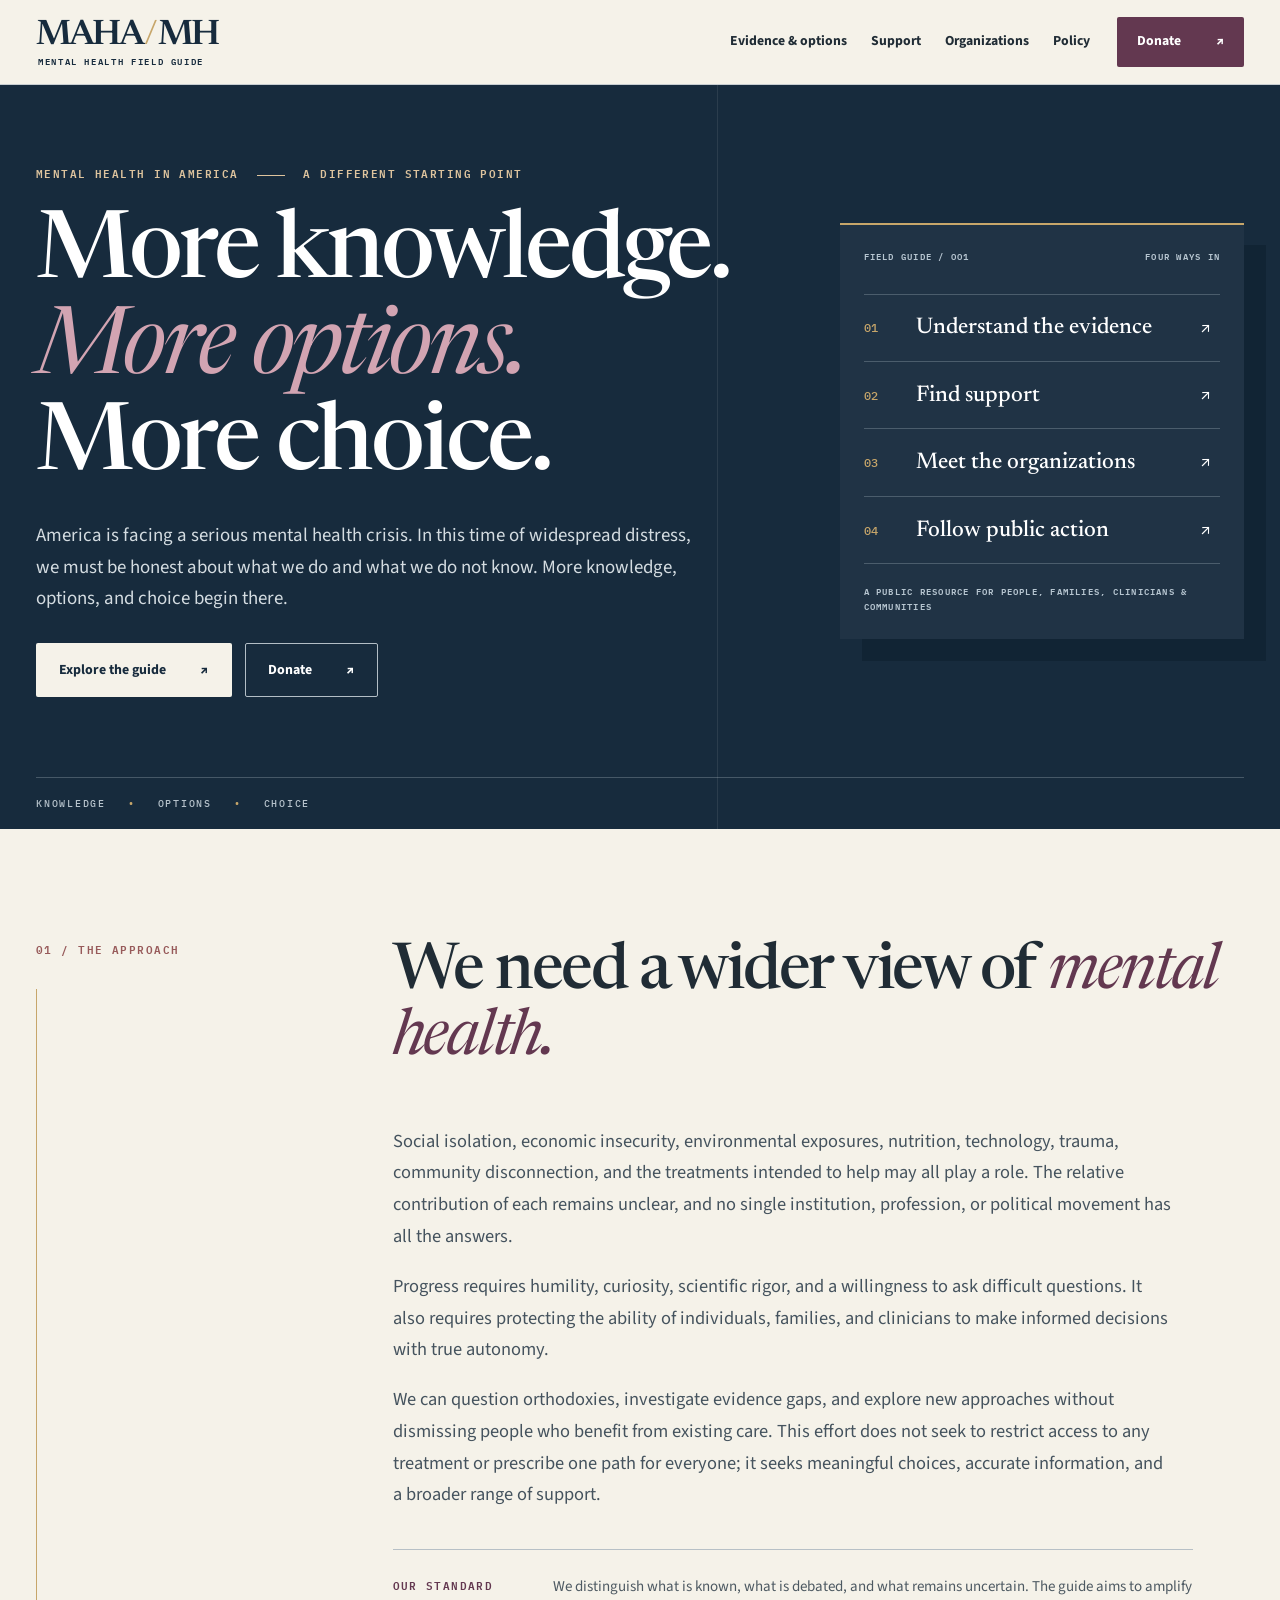
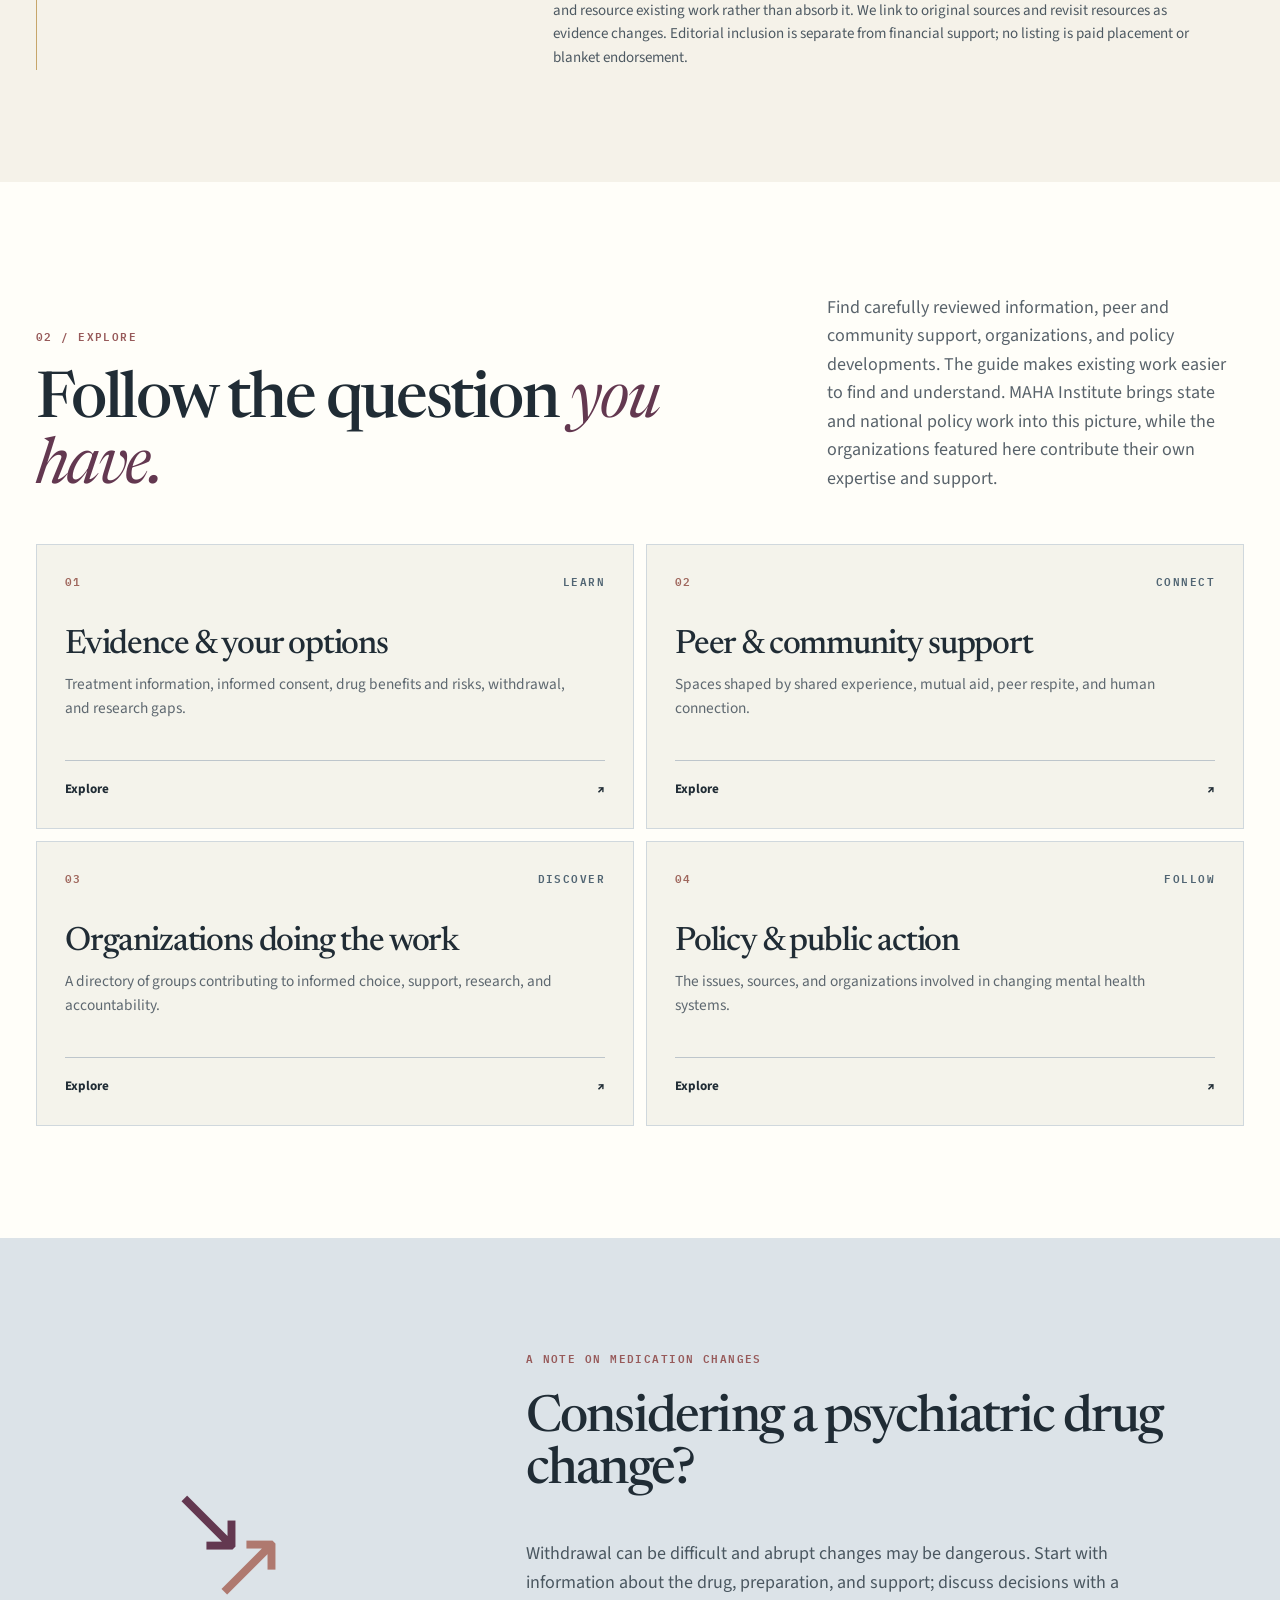
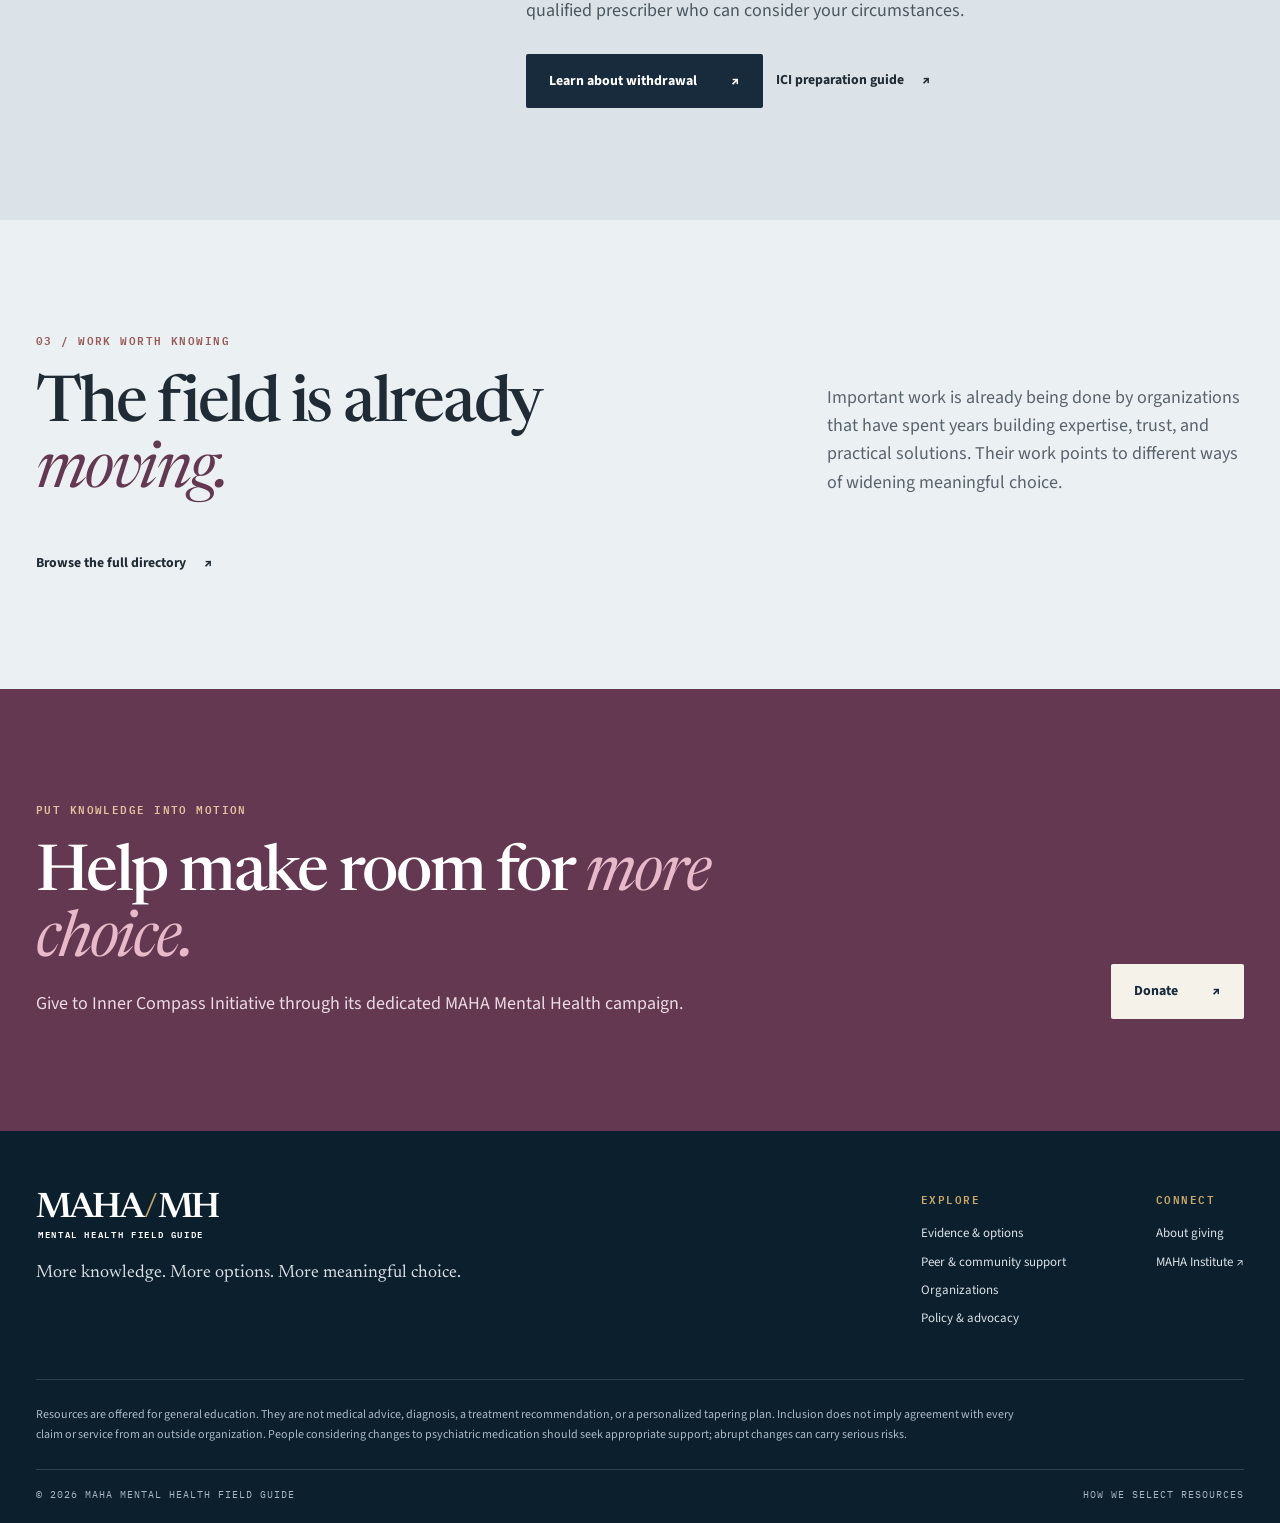
==== commit 100443a7: "Refine navy palette and refresh favicon" ====
--- a/index.html
+++ b/index.html
@@ -1,5 +1,5 @@
 <!doctype html>
-<html lang="en"><head><meta charset="utf-8"><meta name="viewport" content="width=device-width, initial-scale=1"><meta name="theme-color" content="#000075"><meta name="description" content="A starting point for honest information, support, and choice in mental health."><title>Home | MAHA Mental Health Field Guide</title><link rel="icon" type="image/svg+xml" href="favicon.svg"><link rel="preconnect" href="https://fonts.googleapis.com"><link rel="preconnect" href="https://fonts.gstatic.com" crossorigin><link href="https://fonts.googleapis.com/css2?family=IBM+Plex+Mono:wght@400;500;600&family=Newsreader:opsz,wght@6..72,400;6..72,500;6..72,600&family=Source+Sans+3:wght@400;500;600;700&display=swap" rel="stylesheet"><link rel="stylesheet" href="styles.css"><script src="app.js" defer></script></head>
+<html lang="en"><head><meta charset="utf-8"><meta name="viewport" content="width=device-width, initial-scale=1"><meta name="theme-color" content="#172b3d"><meta name="description" content="A starting point for honest information, support, and choice in mental health."><title>Home | MAHA Mental Health Field Guide</title><link rel="icon" type="image/svg+xml" href="favicon-navy.svg"><link rel="preconnect" href="https://fonts.googleapis.com"><link rel="preconnect" href="https://fonts.gstatic.com" crossorigin><link href="https://fonts.googleapis.com/css2?family=IBM+Plex+Mono:wght@400;500;600&family=Newsreader:opsz,wght@6..72,400;6..72,500;6..72,600&family=Source+Sans+3:wght@400;500;600;700&display=swap" rel="stylesheet"><link rel="stylesheet" href="styles.css"><script src="app.js" defer></script></head>
 <body><a class="skip-link" href="#main">Skip to content</a>
 <header class="site-header"><div class="shell header-inner"><a class="wordmark" href="index.html" aria-label="MAHA Mental Health Field Guide home"><span class="wordmark-main">MAHA<span class="wordmark-slash">/</span>MH</span><span class="wordmark-sub">MENTAL HEALTH FIELD GUIDE</span></a><a class="mobile-donate" href="https://givebutter.com/maha-mental-health-gvp1bu" target="_blank" rel="noopener noreferrer" aria-label="Donate to Inner Compass Initiative">Donate <span aria-hidden="true">↗</span></a><button class="menu-toggle" type="button" aria-label="Menu" aria-controls="site-nav" aria-expanded="false"><span class="menu-label">Menu</span><span aria-hidden="true">☰</span></button><nav id="site-nav" aria-label="Main navigation"><a href="evidence.html">Evidence & options</a><a href="support.html">Support</a><a href="organizations.html">Organizations</a><a href="policy.html">Policy</a><a class="nav-donate" href="https://givebutter.com/maha-mental-health-gvp1bu" target="_blank" rel="noopener noreferrer" aria-label="Donate to Inner Compass Initiative">Donate <span aria-hidden="true">↗</span></a></nav></div></header>
 <main id="main">
--- a/styles.css
+++ b/styles.css
@@ -1,4 +1,4 @@
-:root{--blue:#000075;--blue-deep:#000055;--cobalt:#0047ab;--sapphire:#0f52ba;--blue-soft:#dee4e9;--plum:#633850;--plum-deep:#4e293d;--copper:#c7a66a;--cream:#f5f2e9;--paper:#fffef9;--ink:#202c35;--muted:#59636b;--line:#c7ced3;--display:'Newsreader',Georgia,serif;--body:'Source Sans 3',Arial,sans-serif;--mono:'IBM Plex Mono',monospace}*{box-sizing:border-box}html{scroll-behavior:smooth;scroll-padding-top:95px}body{margin:0;color:var(--ink);background:var(--paper);font:18px/1.58 var(--body)}a{color:inherit}button,input{font:inherit}button{cursor:pointer}h1,h2,h3,p{margin-top:0}h1,h2,h3{font-family:var(--display);font-weight:500;line-height:1.03;letter-spacing:-.035em}h1{font-size:clamp(4.1rem,7.3vw,8rem)}h2{font-size:clamp(3.1rem,5vw,5.3rem)}h3{font-size:clamp(1.65rem,2.3vw,2.15rem)}h1 em,h2 em{font-weight:400;color:var(--plum)}.shell{width:min(1240px,calc(100% - 72px));margin:auto}.section{padding:112px 0}.sr-only{position:absolute;width:1px;height:1px;overflow:hidden;clip:rect(0,0,0,0);white-space:nowrap}.skip-link{position:absolute;top:-100px;left:12px;z-index:100;padding:10px;background:#fff}.skip-link:focus{top:10px}:focus-visible{outline:3px solid var(--copper);outline-offset:4px}.site-header{position:sticky;top:0;z-index:30;background:rgba(245,242,233,.97);border-bottom:1px solid #c7cdd1;backdrop-filter:blur(14px)}.header-inner{height:84px;display:flex;align-items:center;gap:48px;justify-content:space-between}.wordmark{display:inline-flex;flex-direction:column;line-height:1;text-decoration:none;color:var(--blue);flex:none}.wordmark-main{font-family:var(--display);font-weight:600;letter-spacing:-.08em;font-size:2.2rem}.wordmark-slash{color:var(--copper);font-weight:400;margin:0 .07em}.wordmark-sub{font:600 .54rem/1.2 var(--mono);letter-spacing:.19em;padding-left:2px;margin-top:3px}.site-header nav{display:flex;align-items:center;gap:24px}.site-header nav a{font-size:.86rem;font-weight:700;text-decoration:none;white-space:nowrap}.site-header nav a:not(.nav-donate):hover,.site-header nav a[aria-current=page]:not(.nav-donate){text-decoration:underline;text-decoration-color:var(--copper);text-underline-offset:9px;text-decoration-thickness:2px}.nav-donate{background:var(--plum);color:white;padding:14px 20px;border-radius:2px;margin-left:3px;display:flex;gap:35px}.nav-donate:hover{background:var(--plum-deep)}.menu-toggle{display:none}.eyebrow,.section-number,.route-label,.route-no,.footer-label,.tile-no,.index-top,.index-bottom{font:600 .69rem/1.5 var(--mono);letter-spacing:.13em;text-transform:uppercase}.section-number{color:#975a5a;display:block;margin-bottom:26px}.button{display:inline-flex;align-items:center;justify-content:space-between;gap:34px;padding:17px 22px;border:1px solid transparent;text-decoration:none;font-size:.87rem;line-height:1.3;font-weight:700;border-radius:2px;transition:transform .18s,background .18s}.button:hover{transform:translateY(-3px)}.button-cream{background:var(--cream);color:var(--blue)}.button-outline-light{border-color:#b3bec6;color:#fff}.button-dark{background:var(--blue);color:white}.button-plum{background:var(--plum);color:white;width:100%}.button-row,.hero-actions{display:flex;flex-wrap:wrap;align-items:center;gap:13px;margin-top:28px}.text-link{display:inline-flex;align-items:center;gap:18px;text-decoration:none;font-size:.86rem;font-weight:700}.text-link:hover{text-decoration:underline;text-underline-offset:5px}.home-hero{background:var(--blue);color:white;position:relative;overflow:hidden}.home-hero:before{content:'';position:absolute;top:0;left:56%;width:1px;height:100%;background:#ffffff16}.hero-layout{min-height:665px;display:grid;grid-template-columns:1.28fr .72fr;gap:7%;align-items:center}.hero-content{padding:80px 0}.eyebrow{color:var(--copper);margin-bottom:25px}.eyebrow.light{color:#dec49e}.eyebrow-line{display:inline-block;width:28px;border-top:1px solid currentColor;vertical-align:middle;margin:0 10px}.home-hero h1{margin-bottom:25px}.home-hero h1 em{color:#d2a4b2}.hero-lead{max-width:660px;color:#d4dce1;font-size:1.18rem;line-height:1.67}.hero-index{border-top:2px solid var(--copper);background:#ffffff0a;padding:24px;align-self:center;box-shadow:22px 22px 0 #0b1f2e55}.index-top,.index-bottom{display:flex;justify-content:space-between;color:#b7c6d1;font-size:.59rem}.index-top{margin-bottom:30px}.hero-index>a{display:grid;grid-template-columns:40px 1fr 20px;gap:12px;align-items:center;border-top:1px solid #a1b0ba55;padding:19px 0;text-decoration:none}.hero-index>a:hover{color:#efc8a7}.hero-index>a span{font:500 .73rem var(--mono);color:var(--copper)}.hero-index>a strong{font:500 1.42rem var(--display)}.hero-index>a b{font-weight:400}.index-bottom{border-top:1px solid #a1b0ba55;padding-top:20px;line-height:1.6}.hero-rule{display:flex;gap:22px;border-top:1px solid #acb9c350;padding:19px 0;color:#b6c2cb;font:500 .61rem var(--mono);letter-spacing:.18em}.hero-rule span:not(:last-child):after{content:'•';margin-left:22px;color:var(--copper)}.intro-section{background:var(--cream)}.intro-grid{display:grid;grid-template-columns:260px minmax(0,1fr);gap:8%}.section-side{display:flex;flex-direction:column;gap:6px}.side-rule{width:1px;background:var(--copper);flex:1;min-height:80px}.prose-large h2{max-width:860px}.prose-large>p{font-size:1.15rem;color:#45535e;line-height:1.72;max-width:780px}.approach-note{border-top:1px solid #b7c0c6;margin-top:38px;padding-top:25px;display:grid;grid-template-columns:140px 1fr;gap:20px;max-width:800px}.approach-note strong{font:600 .71rem var(--mono);text-transform:uppercase;letter-spacing:.12em;color:var(--plum)}.approach-note p{font-size:.94rem;margin:0;color:#4d5962}.section-head{display:grid;grid-template-columns:1.25fr .75fr;gap:8%;align-items:end;margin-bottom:42px}.section-head h2{margin-bottom:0}.section-head>p{color:var(--muted);margin:0 0 9px;max-width:430px}.pathways{background:var(--paper)}.route-grid{display:grid;grid-template-columns:repeat(2,1fr);gap:12px}.route-card{display:grid;grid-template-columns:1fr auto;grid-template-rows:auto auto 1fr auto;min-height:285px;background:#f4f3eb;border:1px solid #d0d8dd;padding:28px;text-decoration:none;transition:transform .18s,background .18s}.route-card:hover{transform:translateY(-4px);background:#e3e9ed}.route-no{grid-column:1;color:#9f675d}.route-label{grid-column:2;color:#516573}.route-card h3{grid-column:1/-1;font-size:2.1rem;align-self:end;margin:38px 0 10px}.route-card p{grid-column:1/-1;color:#5e6870;margin:0;max-width:500px;font-size:.96rem}.route-action{grid-column:1/-1;align-self:end;border-top:1px solid #bdc5cb;padding-top:18px;margin-top:22px;display:flex;justify-content:space-between;font-size:.82rem;font-weight:700}.urgent-section{background:#dce3e8}.urgent-grid{display:grid;grid-template-columns:.48fr 1fr;gap:12%;align-items:center}.urgent-symbol{height:300px;display:grid;place-items:center;position:relative;color:var(--plum)}.urgent-symbol span{font-family:var(--display);font-size:6rem;line-height:1}.urgent-symbol span:last-child{position:absolute;transform:translate(40px,45px);color:#af796f}.urgent-grid h2{font-size:clamp(2.8rem,4vw,4.7rem)}.urgent-grid p{max-width:630px;color:#4a5760}.work-section{background:var(--paper)}.work-lines{border-top:1px solid var(--line)}.work-lines>a{display:grid;grid-template-columns:65px 1.2fr .8fr 20px;gap:25px;align-items:center;padding:27px 4px;border-bottom:1px solid var(--line);text-decoration:none}.work-lines>a:hover{color:var(--plum);background:#f7f6f0}.work-lines span{font:.8rem var(--mono);color:#9a685e}.work-lines h3{margin:0;font-size:1.65rem}.work-lines p{margin:0;color:#606a72;font-size:.9rem}.work-lines b{font-weight:400}.closing-cta{background:var(--plum);color:#fff}.closing-grid{display:flex;justify-content:space-between;align-items:end;gap:30px}.closing-cta .section-number{color:#e6bf9e}.closing-cta h2{max-width:750px;margin-bottom:15px}.closing-cta h2 em{color:#e8b9c8}.closing-cta p{color:#ebdce4;margin-bottom:0}.closing-grid>.button{flex:none}.page-hero{background:var(--blue);color:white;padding:90px 0 100px;position:relative;overflow:hidden}.page-hero:after{content:'MH';position:absolute;right:3%;bottom:-130px;color:#ffffff0c;font:600 30rem/1 var(--display);letter-spacing:-.1em;pointer-events:none}.page-hero .shell{position:relative;z-index:1}.page-hero h1{max-width:850px;margin:0 0 22px}.page-hero h1 em{color:#d7b0b9}.page-hero p:not(.eyebrow){font-size:1.25rem;max-width:780px;color:#d9e1e7}.plum-hero,.giving-hero{background:var(--plum-deep)}.plum-hero h1 em,.giving-hero h1 em{color:#d2b59c}.giving-hero .button{margin-top:20px}.page-layout{display:grid;grid-template-columns:205px 1fr;gap:10%}.page-aside{position:sticky;top:125px;align-self:start;display:flex;flex-direction:column;gap:14px}.page-aside span{font:.65rem var(--mono);letter-spacing:.14em;color:var(--plum);margin-bottom:12px}.page-aside a{font-size:.87rem;text-decoration:none;border-left:2px solid #c5ccd1;padding-left:12px}.page-aside a:hover{border-color:var(--plum);color:var(--plum)}.page-content section{padding:0 0 68px;margin-bottom:68px;border-bottom:1px solid var(--line)}.page-content section:last-child{border:0;margin:0;padding:0}.page-content h2{max-width:850px}.page-content p{color:#4f5c65;font-size:1.05rem;max-width:800px}.question-list{counter-reset:q;list-style:none;padding:0;margin:30px 0}.question-list li{position:relative;padding:13px 10px 13px 60px;border-top:1px solid var(--line);font-family:var(--display);font-size:1.4rem;line-height:1.25}.question-list li:last-child{border-bottom:1px solid var(--line)}.question-list li:before{counter-increment:q;content:counter(q,decimal-leading-zero);position:absolute;left:0;top:17px;color:var(--plum);font:500 .75rem var(--mono)}.link-rows{margin-top:28px;border-top:1px solid var(--line)}.link-rows a{display:grid;grid-template-columns:1fr 25px;gap:4px 15px;padding:17px 0;border-bottom:1px solid var(--line);text-decoration:none}.link-rows a:hover{color:var(--plum)}.link-rows strong{font-size:1.05rem}.link-rows small{grid-column:1;color:#687279;font-size:.78rem}.link-rows span{grid-column:2;grid-row:1/3;align-self:center}.callout,.notice{border-left:3px solid var(--plum);background:#eeeae4;padding:22px 25px;margin:28px 0}.callout strong,.notice strong{font-family:var(--display);font-size:1.45rem;font-weight:500}.callout p,.notice p{margin:6px 0 0!important;font-size:.93rem!important;color:#515b63}.editorial-grid{display:grid;grid-template-columns:repeat(2,1fr);gap:12px}.editorial-grid article{min-height:320px;background:var(--cream);padding:28px;display:flex;flex-direction:column}.tile-no{color:var(--plum)}.editorial-grid h3{margin:40px 0 12px}.editorial-grid p{font-size:.97rem;color:#566169;line-height:1.6}.editorial-grid a{margin-top:auto}.notice{margin-top:40px}.directory-intro{display:grid;grid-template-columns:1.1fr .9fr;gap:6%;align-items:end}.directory-intro p{color:var(--muted)}.directory-tools{border-top:1px solid var(--line);padding-top:23px;margin-top:30px;display:flex;justify-content:space-between;gap:20px;flex-wrap:wrap}.search-field input{padding:12px 15px;background:#fff;border:1px solid #acb6bd;min-width:300px;max-width:100%;outline-color:var(--plum)}.filters{display:flex;gap:6px;flex-wrap:wrap}.filters button{border:1px solid #b7c0c6;background:transparent;padding:9px 12px;color:var(--ink);font-size:.79rem;border-radius:2px}.filters button[aria-pressed=true]{background:var(--blue);color:white}.result-count{font:.7rem var(--mono);color:#747d84;margin:22px 0 13px}.directory-list{display:grid;grid-template-columns:repeat(2,1fr);gap:10px}.directory-entry{border:1px solid #d0d8dd;background:#f8f8f1;padding:26px;display:flex;flex-direction:column;min-height:255px}.directory-entry .entry-tag{font:.65rem var(--mono);color:var(--plum);text-transform:uppercase;letter-spacing:.1em}.directory-entry h3{font-size:1.55rem;margin:20px 0 8px}.directory-entry p{font-size:.88rem;color:#5c666e;line-height:1.55;margin-bottom:15px}.directory-entry a{font-size:.8rem;font-weight:700;text-decoration:none;margin-top:auto}.directory-entry a:hover{text-decoration:underline}.empty-state{grid-column:1/-1;padding:35px;background:var(--cream)}.policy-list{border-top:1px solid var(--line)}.policy-list article{display:grid;grid-template-columns:180px 1fr 1.15fr;gap:5%;padding:25px 0;border-bottom:1px solid var(--line);align-items:start}.policy-list span{font:.68rem var(--mono);color:var(--plum)}.policy-list h3{margin:0}.policy-list p{font-size:.9rem;color:#626b72;margin:0}.source-panel{margin-top:80px;padding:52px;background:#dfe5ea}.source-panel p{max-width:780px;color:#525e67}.source-links{display:flex;gap:8px;flex-wrap:wrap;margin-top:25px}.source-links a{display:flex;gap:30px;justify-content:space-between;align-items:center;padding:13px 18px;background:var(--blue);color:white;text-decoration:none;font-size:.82rem;font-weight:700}.source-links a:hover{background:var(--plum)}.policy-caveat{font-size:.8rem;color:#6b7277;margin:22px 0 0}.giving-grid{display:grid;grid-template-columns:1.1fr .9fr;gap:10%;align-items:start}.giving-grid>div:first-child p{max-width:700px;color:#545f67}.fund-pillars{border-top:1px solid var(--line);display:grid;grid-template-columns:1fr 1fr;margin-top:30px}.fund-pillars span{border-bottom:1px solid var(--line);padding:13px 8px 13px 0;font:.72rem var(--mono)}.giving-card{background:#ede8e0;padding:35px;border-top:4px solid var(--plum)}.giving-card h3{font-size:2.5rem;margin-bottom:18px}.giving-card>p{font-size:.96rem;color:#535d64}.giving-card .donation-clarity{font-size:.8rem;border-top:1px solid #cdbfb7;margin-top:25px;padding-top:20px}.fund-governance{background:var(--cream)}.governance-grid{display:grid;grid-template-columns:repeat(3,1fr);gap:12px}.governance-grid>div{border-top:2px solid var(--copper);padding-top:20px}.governance-grid strong{font-family:var(--display);font-size:1.5rem;font-weight:500}.governance-grid p{font-size:.87rem;color:#606970;margin-top:10px}.site-footer{background:#0c1f2d;color:#dbe1e6;padding:60px 0 22px}.footer-main{display:flex;justify-content:space-between;gap:40px;border-bottom:1px solid #6f849355;padding-bottom:50px}.wordmark-light{color:white}.footer-main>div:first-child p{font:400 1.12rem var(--display);margin:25px 0 0}.footer-nav{display:flex;gap:90px}.footer-nav>div{display:flex;flex-direction:column;gap:8px}.footer-label{color:var(--copper);margin-bottom:8px}.footer-nav a{font-size:.81rem;color:#dbe1e6;text-decoration:none}.footer-nav a:hover{text-decoration:underline}.footer-disclaimer{padding:25px 0;max-width:1000px}.footer-disclaimer p{font-size:.75rem;color:#aabac5;line-height:1.65;margin:0}.footer-bottom{display:flex;justify-content:space-between;border-top:1px solid #6f849355;padding-top:18px;font:.63rem var(--mono);text-transform:uppercase;letter-spacing:.1em;color:#a8b6c1}.footer-bottom a{text-decoration:none}
+:root{--blue:#172b3d;--blue-deep:#102232;--cobalt:#0047ab;--sapphire:#0f52ba;--blue-soft:#dee4e9;--plum:#633850;--plum-deep:#4e293d;--copper:#c7a66a;--cream:#f5f2e9;--paper:#fffef9;--ink:#202c35;--muted:#59636b;--line:#c7ced3;--display:'Newsreader',Georgia,serif;--body:'Source Sans 3',Arial,sans-serif;--mono:'IBM Plex Mono',monospace}*{box-sizing:border-box}html{scroll-behavior:smooth;scroll-padding-top:95px}body{margin:0;color:var(--ink);background:var(--paper);font:18px/1.58 var(--body)}a{color:inherit}button,input{font:inherit}button{cursor:pointer}h1,h2,h3,p{margin-top:0}h1,h2,h3{font-family:var(--display);font-weight:500;line-height:1.03;letter-spacing:-.035em}h1{font-size:clamp(4.1rem,7.3vw,8rem)}h2{font-size:clamp(3.1rem,5vw,5.3rem)}h3{font-size:clamp(1.65rem,2.3vw,2.15rem)}h1 em,h2 em{font-weight:400;color:var(--plum)}.shell{width:min(1240px,calc(100% - 72px));margin:auto}.section{padding:112px 0}.sr-only{position:absolute;width:1px;height:1px;overflow:hidden;clip:rect(0,0,0,0);white-space:nowrap}.skip-link{position:absolute;top:-100px;left:12px;z-index:100;padding:10px;background:#fff}.skip-link:focus{top:10px}:focus-visible{outline:3px solid var(--copper);outline-offset:4px}.site-header{position:sticky;top:0;z-index:30;background:rgba(245,242,233,.97);border-bottom:1px solid #c7cdd1;backdrop-filter:blur(14px)}.header-inner{height:84px;display:flex;align-items:center;gap:48px;justify-content:space-between}.wordmark{display:inline-flex;flex-direction:column;line-height:1;text-decoration:none;color:var(--blue);flex:none}.wordmark-main{font-family:var(--display);font-weight:600;letter-spacing:-.08em;font-size:2.2rem}.wordmark-slash{color:var(--copper);font-weight:400;margin:0 .07em}.wordmark-sub{font:600 .54rem/1.2 var(--mono);letter-spacing:.19em;padding-left:2px;margin-top:3px}.site-header nav{display:flex;align-items:center;gap:24px}.site-header nav a{font-size:.86rem;font-weight:700;text-decoration:none;white-space:nowrap}.site-header nav a:not(.nav-donate):hover,.site-header nav a[aria-current=page]:not(.nav-donate){text-decoration:underline;text-decoration-color:var(--copper);text-underline-offset:9px;text-decoration-thickness:2px}.nav-donate{background:var(--plum);color:white;padding:14px 20px;border-radius:2px;margin-left:3px;display:flex;gap:35px}.nav-donate:hover{background:var(--plum-deep)}.menu-toggle{display:none}.eyebrow,.section-number,.route-label,.route-no,.footer-label,.tile-no,.index-top,.index-bottom{font:600 .69rem/1.5 var(--mono);letter-spacing:.13em;text-transform:uppercase}.section-number{color:#975a5a;display:block;margin-bottom:26px}.button{display:inline-flex;align-items:center;justify-content:space-between;gap:34px;padding:17px 22px;border:1px solid transparent;text-decoration:none;font-size:.87rem;line-height:1.3;font-weight:700;border-radius:2px;transition:transform .18s,background .18s}.button:hover{transform:translateY(-3px)}.button-cream{background:var(--cream);color:var(--blue)}.button-outline-light{border-color:#b3bec6;color:#fff}.button-dark{background:var(--blue);color:white}.button-plum{background:var(--plum);color:white;width:100%}.button-row,.hero-actions{display:flex;flex-wrap:wrap;align-items:center;gap:13px;margin-top:28px}.text-link{display:inline-flex;align-items:center;gap:18px;text-decoration:none;font-size:.86rem;font-weight:700}.text-link:hover{text-decoration:underline;text-underline-offset:5px}.home-hero{background:var(--blue);color:white;position:relative;overflow:hidden}.home-hero:before{content:'';position:absolute;top:0;left:56%;width:1px;height:100%;background:#ffffff16}.hero-layout{min-height:665px;display:grid;grid-template-columns:1.28fr .72fr;gap:7%;align-items:center}.hero-content{padding:80px 0}.eyebrow{color:var(--copper);margin-bottom:25px}.eyebrow.light{color:#dec49e}.eyebrow-line{display:inline-block;width:28px;border-top:1px solid currentColor;vertical-align:middle;margin:0 10px}.home-hero h1{margin-bottom:25px}.home-hero h1 em{color:#d2a4b2}.hero-lead{max-width:660px;color:#d4dce1;font-size:1.18rem;line-height:1.67}.hero-index{border-top:2px solid var(--copper);background:#ffffff0a;padding:24px;align-self:center;box-shadow:22px 22px 0 #07152155}.index-top,.index-bottom{display:flex;justify-content:space-between;color:#b7c6d1;font-size:.59rem}.index-top{margin-bottom:30px}.hero-index>a{display:grid;grid-template-columns:40px 1fr 20px;gap:12px;align-items:center;border-top:1px solid #a1b0ba55;padding:19px 0;text-decoration:none}.hero-index>a:hover{color:#efc8a7}.hero-index>a span{font:500 .73rem var(--mono);color:var(--copper)}.hero-index>a strong{font:500 1.42rem var(--display)}.hero-index>a b{font-weight:400}.index-bottom{border-top:1px solid #a1b0ba55;padding-top:20px;line-height:1.6}.hero-rule{display:flex;gap:22px;border-top:1px solid #acb9c350;padding:19px 0;color:#b6c2cb;font:500 .61rem var(--mono);letter-spacing:.18em}.hero-rule span:not(:last-child):after{content:'•';margin-left:22px;color:var(--copper)}.intro-section{background:var(--cream)}.intro-grid{display:grid;grid-template-columns:260px minmax(0,1fr);gap:8%}.section-side{display:flex;flex-direction:column;gap:6px}.side-rule{width:1px;background:var(--copper);flex:1;min-height:80px}.prose-large h2{max-width:860px}.prose-large>p{font-size:1.15rem;color:#45535e;line-height:1.72;max-width:780px}.approach-note{border-top:1px solid #b7c0c6;margin-top:38px;padding-top:25px;display:grid;grid-template-columns:140px 1fr;gap:20px;max-width:800px}.approach-note strong{font:600 .71rem var(--mono);text-transform:uppercase;letter-spacing:.12em;color:var(--plum)}.approach-note p{font-size:.94rem;margin:0;color:#4d5962}.section-head{display:grid;grid-template-columns:1.25fr .75fr;gap:8%;align-items:end;margin-bottom:42px}.section-head h2{margin-bottom:0}.section-head>p{color:var(--muted);margin:0 0 9px;max-width:430px}.pathways{background:var(--paper)}.route-grid{display:grid;grid-template-columns:repeat(2,1fr);gap:12px}.route-card{display:grid;grid-template-columns:1fr auto;grid-template-rows:auto auto 1fr auto;min-height:285px;background:#f4f3eb;border:1px solid #d0d8dd;padding:28px;text-decoration:none;transition:transform .18s,background .18s}.route-card:hover{transform:translateY(-4px);background:#e3e9ed}.route-no{grid-column:1;color:#9f675d}.route-label{grid-column:2;color:#516573}.route-card h3{grid-column:1/-1;font-size:2.1rem;align-self:end;margin:38px 0 10px}.route-card p{grid-column:1/-1;color:#5e6870;margin:0;max-width:500px;font-size:.96rem}.route-action{grid-column:1/-1;align-self:end;border-top:1px solid #bdc5cb;padding-top:18px;margin-top:22px;display:flex;justify-content:space-between;font-size:.82rem;font-weight:700}.urgent-section{background:#dce3e8}.urgent-grid{display:grid;grid-template-columns:.48fr 1fr;gap:12%;align-items:center}.urgent-symbol{height:300px;display:grid;place-items:center;position:relative;color:var(--plum)}.urgent-symbol span{font-family:var(--display);font-size:6rem;line-height:1}.urgent-symbol span:last-child{position:absolute;transform:translate(40px,45px);color:#af796f}.urgent-grid h2{font-size:clamp(2.8rem,4vw,4.7rem)}.urgent-grid p{max-width:630px;color:#4a5760}.work-section{background:var(--paper)}.work-lines{border-top:1px solid var(--line)}.work-lines>a{display:grid;grid-template-columns:65px 1.2fr .8fr 20px;gap:25px;align-items:center;padding:27px 4px;border-bottom:1px solid var(--line);text-decoration:none}.work-lines>a:hover{color:var(--plum);background:#f7f6f0}.work-lines span{font:.8rem var(--mono);color:#9a685e}.work-lines h3{margin:0;font-size:1.65rem}.work-lines p{margin:0;color:#606a72;font-size:.9rem}.work-lines b{font-weight:400}.closing-cta{background:var(--plum);color:#fff}.closing-grid{display:flex;justify-content:space-between;align-items:end;gap:30px}.closing-cta .section-number{color:#e6bf9e}.closing-cta h2{max-width:750px;margin-bottom:15px}.closing-cta h2 em{color:#e8b9c8}.closing-cta p{color:#ebdce4;margin-bottom:0}.closing-grid>.button{flex:none}.page-hero{background:var(--blue);color:white;padding:90px 0 100px;position:relative;overflow:hidden}.page-hero:after{content:'MH';position:absolute;right:3%;bottom:-130px;color:#ffffff0c;font:600 30rem/1 var(--display);letter-spacing:-.1em;pointer-events:none}.page-hero .shell{position:relative;z-index:1}.page-hero h1{max-width:850px;margin:0 0 22px}.page-hero h1 em{color:#d7b0b9}.page-hero p:not(.eyebrow){font-size:1.25rem;max-width:780px;color:#d9e1e7}.plum-hero,.giving-hero{background:var(--plum-deep)}.plum-hero h1 em,.giving-hero h1 em{color:#d2b59c}.giving-hero .button{margin-top:20px}.page-layout{display:grid;grid-template-columns:205px 1fr;gap:10%}.page-aside{position:sticky;top:125px;align-self:start;display:flex;flex-direction:column;gap:14px}.page-aside span{font:.65rem var(--mono);letter-spacing:.14em;color:var(--plum);margin-bottom:12px}.page-aside a{font-size:.87rem;text-decoration:none;border-left:2px solid #c5ccd1;padding-left:12px}.page-aside a:hover{border-color:var(--plum);color:var(--plum)}.page-content section{padding:0 0 68px;margin-bottom:68px;border-bottom:1px solid var(--line)}.page-content section:last-child{border:0;margin:0;padding:0}.page-content h2{max-width:850px}.page-content p{color:#4f5c65;font-size:1.05rem;max-width:800px}.question-list{counter-reset:q;list-style:none;padding:0;margin:30px 0}.question-list li{position:relative;padding:13px 10px 13px 60px;border-top:1px solid var(--line);font-family:var(--display);font-size:1.4rem;line-height:1.25}.question-list li:last-child{border-bottom:1px solid var(--line)}.question-list li:before{counter-increment:q;content:counter(q,decimal-leading-zero);position:absolute;left:0;top:17px;color:var(--plum);font:500 .75rem var(--mono)}.link-rows{margin-top:28px;border-top:1px solid var(--line)}.link-rows a{display:grid;grid-template-columns:1fr 25px;gap:4px 15px;padding:17px 0;border-bottom:1px solid var(--line);text-decoration:none}.link-rows a:hover{color:var(--plum)}.link-rows strong{font-size:1.05rem}.link-rows small{grid-column:1;color:#687279;font-size:.78rem}.link-rows span{grid-column:2;grid-row:1/3;align-self:center}.callout,.notice{border-left:3px solid var(--plum);background:#eeeae4;padding:22px 25px;margin:28px 0}.callout strong,.notice strong{font-family:var(--display);font-size:1.45rem;font-weight:500}.callout p,.notice p{margin:6px 0 0!important;font-size:.93rem!important;color:#515b63}.editorial-grid{display:grid;grid-template-columns:repeat(2,1fr);gap:12px}.editorial-grid article{min-height:320px;background:var(--cream);padding:28px;display:flex;flex-direction:column}.tile-no{color:var(--plum)}.editorial-grid h3{margin:40px 0 12px}.editorial-grid p{font-size:.97rem;color:#566169;line-height:1.6}.editorial-grid a{margin-top:auto}.notice{margin-top:40px}.directory-intro{display:grid;grid-template-columns:1.1fr .9fr;gap:6%;align-items:end}.directory-intro p{color:var(--muted)}.directory-tools{border-top:1px solid var(--line);padding-top:23px;margin-top:30px;display:flex;justify-content:space-between;gap:20px;flex-wrap:wrap}.search-field input{padding:12px 15px;background:#fff;border:1px solid #acb6bd;min-width:300px;max-width:100%;outline-color:var(--plum)}.filters{display:flex;gap:6px;flex-wrap:wrap}.filters button{border:1px solid #b7c0c6;background:transparent;padding:9px 12px;color:var(--ink);font-size:.79rem;border-radius:2px}.filters button[aria-pressed=true]{background:var(--blue);color:white}.result-count{font:.7rem var(--mono);color:#747d84;margin:22px 0 13px}.directory-list{display:grid;grid-template-columns:repeat(2,1fr);gap:10px}.directory-entry{border:1px solid #d0d8dd;background:#f8f8f1;padding:26px;display:flex;flex-direction:column;min-height:255px}.directory-entry .entry-tag{font:.65rem var(--mono);color:var(--plum);text-transform:uppercase;letter-spacing:.1em}.directory-entry h3{font-size:1.55rem;margin:20px 0 8px}.directory-entry p{font-size:.88rem;color:#5c666e;line-height:1.55;margin-bottom:15px}.directory-entry a{font-size:.8rem;font-weight:700;text-decoration:none;margin-top:auto}.directory-entry a:hover{text-decoration:underline}.empty-state{grid-column:1/-1;padding:35px;background:var(--cream)}.policy-list{border-top:1px solid var(--line)}.policy-list article{display:grid;grid-template-columns:180px 1fr 1.15fr;gap:5%;padding:25px 0;border-bottom:1px solid var(--line);align-items:start}.policy-list span{font:.68rem var(--mono);color:var(--plum)}.policy-list h3{margin:0}.policy-list p{font-size:.9rem;color:#626b72;margin:0}.source-panel{margin-top:80px;padding:52px;background:#dfe5ea}.source-panel p{max-width:780px;color:#525e67}.source-links{display:flex;gap:8px;flex-wrap:wrap;margin-top:25px}.source-links a{display:flex;gap:30px;justify-content:space-between;align-items:center;padding:13px 18px;background:var(--blue);color:white;text-decoration:none;font-size:.82rem;font-weight:700}.source-links a:hover{background:var(--plum)}.policy-caveat{font-size:.8rem;color:#6b7277;margin:22px 0 0}.giving-grid{display:grid;grid-template-columns:1.1fr .9fr;gap:10%;align-items:start}.giving-grid>div:first-child p{max-width:700px;color:#545f67}.fund-pillars{border-top:1px solid var(--line);display:grid;grid-template-columns:1fr 1fr;margin-top:30px}.fund-pillars span{border-bottom:1px solid var(--line);padding:13px 8px 13px 0;font:.72rem var(--mono)}.giving-card{background:#ede8e0;padding:35px;border-top:4px solid var(--plum)}.giving-card h3{font-size:2.5rem;margin-bottom:18px}.giving-card>p{font-size:.96rem;color:#535d64}.giving-card .donation-clarity{font-size:.8rem;border-top:1px solid #cdbfb7;margin-top:25px;padding-top:20px}.fund-governance{background:var(--cream)}.governance-grid{display:grid;grid-template-columns:repeat(3,1fr);gap:12px}.governance-grid>div{border-top:2px solid var(--copper);padding-top:20px}.governance-grid strong{font-family:var(--display);font-size:1.5rem;font-weight:500}.governance-grid p{font-size:.87rem;color:#606970;margin-top:10px}.site-footer{background:#0c1f2d;color:#dbe1e6;padding:60px 0 22px}.footer-main{display:flex;justify-content:space-between;gap:40px;border-bottom:1px solid #6f849355;padding-bottom:50px}.wordmark-light{color:white}.footer-main>div:first-child p{font:400 1.12rem var(--display);margin:25px 0 0}.footer-nav{display:flex;gap:90px}.footer-nav>div{display:flex;flex-direction:column;gap:8px}.footer-label{color:var(--copper);margin-bottom:8px}.footer-nav a{font-size:.81rem;color:#dbe1e6;text-decoration:none}.footer-nav a:hover{text-decoration:underline}.footer-disclaimer{padding:25px 0;max-width:1000px}.footer-disclaimer p{font-size:.75rem;color:#aabac5;line-height:1.65;margin:0}.footer-bottom{display:flex;justify-content:space-between;border-top:1px solid #6f849355;padding-top:18px;font:.63rem var(--mono);text-transform:uppercase;letter-spacing:.1em;color:#a8b6c1}.footer-bottom a{text-decoration:none}
 @media(max-width:980px){.shell{width:min(100% - 42px,760px)}.section{padding:75px 0}.menu-toggle{display:flex;gap:8px;align-items:center;padding:8px 11px;background:transparent;border:1px solid #a0abb3;color:var(--blue);font-size:.82rem}.site-header nav{display:none;position:absolute;top:84px;left:0;right:0;background:var(--cream);padding:18px 22px;box-shadow:0 20px 24px #10202c20;flex-direction:column;align-items:stretch;gap:0}.site-header nav.open{display:flex}.site-header nav a{padding:13px 0}.site-header nav .nav-donate{padding:13px;margin:12px 0 0}.hero-layout{grid-template-columns:1fr;gap:0}.hero-content{padding:85px 0 30px}.hero-index{margin:0 0 50px}.intro-grid{grid-template-columns:1fr;gap:20px}.side-rule{display:none}.section-head,.directory-intro,.giving-grid{grid-template-columns:1fr;gap:15px}.urgent-grid{grid-template-columns:1fr}.urgent-symbol{display:none}.page-layout{grid-template-columns:1fr}.page-aside{position:static;flex-direction:row;flex-wrap:wrap;margin-bottom:50px;gap:8px 18px}.page-aside span{width:100%}.page-aside a{font-size:.76rem}.policy-list article{grid-template-columns:100px 1fr}.policy-list p{grid-column:2}.footer-nav{gap:35px}}
 @media(max-width:650px){body{font-size:16px}.shell{width:calc(100% - 32px)}.section{padding:60px 0}.header-inner{height:72px}.site-header nav{top:72px}.wordmark-main{font-size:1.85rem}.wordmark-sub{font-size:.46rem}.home-hero h1,.page-hero h1{font-size:clamp(3.8rem,13.5vw,5.5rem)}.hero-content{padding:65px 0 25px}.hero-lead{font-size:1.04rem}.hero-index{padding:17px}.hero-index>a strong{font-size:1.2rem}.home-hero:before{display:none}.hero-rule{font-size:.48rem;gap:9px}.hero-rule span:not(:last-child):after{margin-left:9px}.route-grid,.editorial-grid,.directory-list,.governance-grid{grid-template-columns:1fr}.route-card{min-height:245px}.route-card h3{margin-top:25px}.approach-note{grid-template-columns:1fr;gap:7px}.work-lines>a{grid-template-columns:35px 1fr 18px;gap:8px 14px}.work-lines h3{font-size:1.38rem}.work-lines p{grid-column:2}.work-lines b{grid-column:3;grid-row:1/3}.closing-grid{display:block}.closing-grid>.button{margin-top:25px}.page-hero{padding:68px 0}.page-hero:after{font-size:19rem;bottom:-70px}.page-hero p:not(.eyebrow){font-size:1.05rem}.question-list li{font-size:1.2rem}.policy-list article{grid-template-columns:1fr;gap:7px}.policy-list p{grid-column:1}.source-panel{padding:26px;margin-top:45px}.source-links a{width:100%}.fund-pillars{grid-template-columns:1fr}.giving-card{padding:25px}.footer-main{display:block}.footer-nav{margin-top:40px;gap:35px}.footer-bottom{gap:15px;flex-wrap:wrap}}
 @media(prefers-reduced-motion:reduce){html{scroll-behavior:auto}*,*:before,*:after{transition:none!important;animation:none!important}}
@@ -24,4 +24,4 @@
 .giving-hero-actions{display:flex;align-items:center;flex-wrap:wrap;gap:24px}.giving-fund-link{color:#f3e4dc;font-size:.84rem;font-weight:700;text-underline-offset:5px}.application-hero h1{max-width:1050px}.application-layout{display:grid;grid-template-columns:minmax(240px,.75fr) minmax(0,1.25fr);gap:9%;align-items:start}.application-context{position:sticky;top:125px}.application-context h2{font-size:clamp(2.6rem,4.1vw,4.3rem)}.application-context p{max-width:420px;color:var(--muted)}.application-form{display:grid;gap:22px;padding:38px 44px;background:#e9eef1;border-top:4px solid var(--copper)}.application-form .section-number{margin:0}.form-required,.form-footnote{font-size:.79rem;color:#546068;margin:0}.application-field{display:grid;gap:7px}.application-field label{font-size:.91rem;font-weight:700;line-height:1.3}.application-field label span{font-size:.76rem;font-weight:400;color:var(--muted)}.application-field small{font-size:.74rem;color:var(--muted)}.application-field input,.application-field textarea{width:100%;padding:12px 14px;border:1px solid #9ea8af;border-radius:2px;background:var(--paper);color:var(--ink);font:inherit}.application-field textarea{resize:vertical;min-height:110px}.application-consent{border-top:1px solid var(--line);padding-top:20px}.application-consent label{display:flex;align-items:flex-start;gap:12px;font-size:.84rem;line-height:1.5}.application-consent input{margin-top:5px;flex:none}.application-form .button{justify-self:start}.application-form .button:disabled{opacity:.6;cursor:not-allowed;transform:none}.form-setup{background:#fff5e8;border-left:3px solid var(--plum);padding:13px 16px;margin:0;font-size:.84rem}.honeypot{position:absolute!important;width:1px;height:1px;opacity:0;pointer-events:none}@media(max-width:980px){.application-layout{grid-template-columns:1fr;gap:38px}.application-context{position:static}.application-context h2{max-width:630px}.application-context p{max-width:700px}}@media(max-width:650px){.application-form{padding:27px 22px;gap:19px}.application-form .button{width:100%}.giving-hero-actions{align-items:flex-start;flex-direction:column;gap:20px}}
 
 /* Institute and policy additions */
-.institute-priorities{margin:0 0 80px;padding:45px;background:#f2f3fb;border:1px solid #d4d8ee}.institute-priorities .section-head{margin-bottom:30px}.priority-grid,.spotlight-grid{display:grid;grid-template-columns:repeat(2,minmax(0,1fr));gap:12px}.priority-grid article,.spotlight-grid article{padding:25px;background:var(--paper);border:1px solid #d7d9ec}.priority-grid article>span,.spotlight-grid article>span{font:600 .69rem var(--mono);letter-spacing:.1em;color:var(--cobalt)}.priority-grid h3,.spotlight-grid h3{margin:16px 0 10px}.priority-grid p,.spotlight-grid p{font-size:.95rem;color:var(--muted);margin-bottom:0}.institute-priorities .source-links{margin-top:24px}.policy-spotlight,.funding-watch{border-top:1px solid var(--line);padding-top:58px;margin-top:65px}.policy-spotlight>p,.funding-watch>p{max-width:850px;color:var(--muted)}.spotlight-grid{margin:28px 0 22px}.spotlight-grid p{margin-bottom:18px}.funding-watch .text-link{color:var(--sapphire)}@media(max-width:700px){.priority-grid,.spotlight-grid{grid-template-columns:1fr}.institute-priorities{padding:26px}}
+.institute-priorities{margin:0 0 80px;padding:45px;background:#f2f2ef;border:1px solid #d1d9df}.institute-priorities .section-head{margin-bottom:30px}.priority-grid,.spotlight-grid{display:grid;grid-template-columns:repeat(2,minmax(0,1fr));gap:12px}.priority-grid article,.spotlight-grid article{padding:25px;background:var(--paper);border:1px solid #d4dce1}.priority-grid article>span,.spotlight-grid article>span{font:600 .69rem var(--mono);letter-spacing:.1em;color:var(--blue)}.priority-grid h3,.spotlight-grid h3{margin:16px 0 10px}.priority-grid p,.spotlight-grid p{font-size:.95rem;color:var(--muted);margin-bottom:0}.institute-priorities .source-links{margin-top:24px}.policy-spotlight,.funding-watch{border-top:1px solid var(--line);padding-top:58px;margin-top:65px}.policy-spotlight>p,.funding-watch>p{max-width:850px;color:var(--muted)}.spotlight-grid{margin:28px 0 22px}.spotlight-grid p{margin-bottom:18px}.funding-watch .text-link{color:var(--blue)}.funding-watch .text-link:hover{color:var(--sapphire)}@media(max-width:700px){.priority-grid,.spotlight-grid{grid-template-columns:1fr}.institute-priorities{padding:26px}}
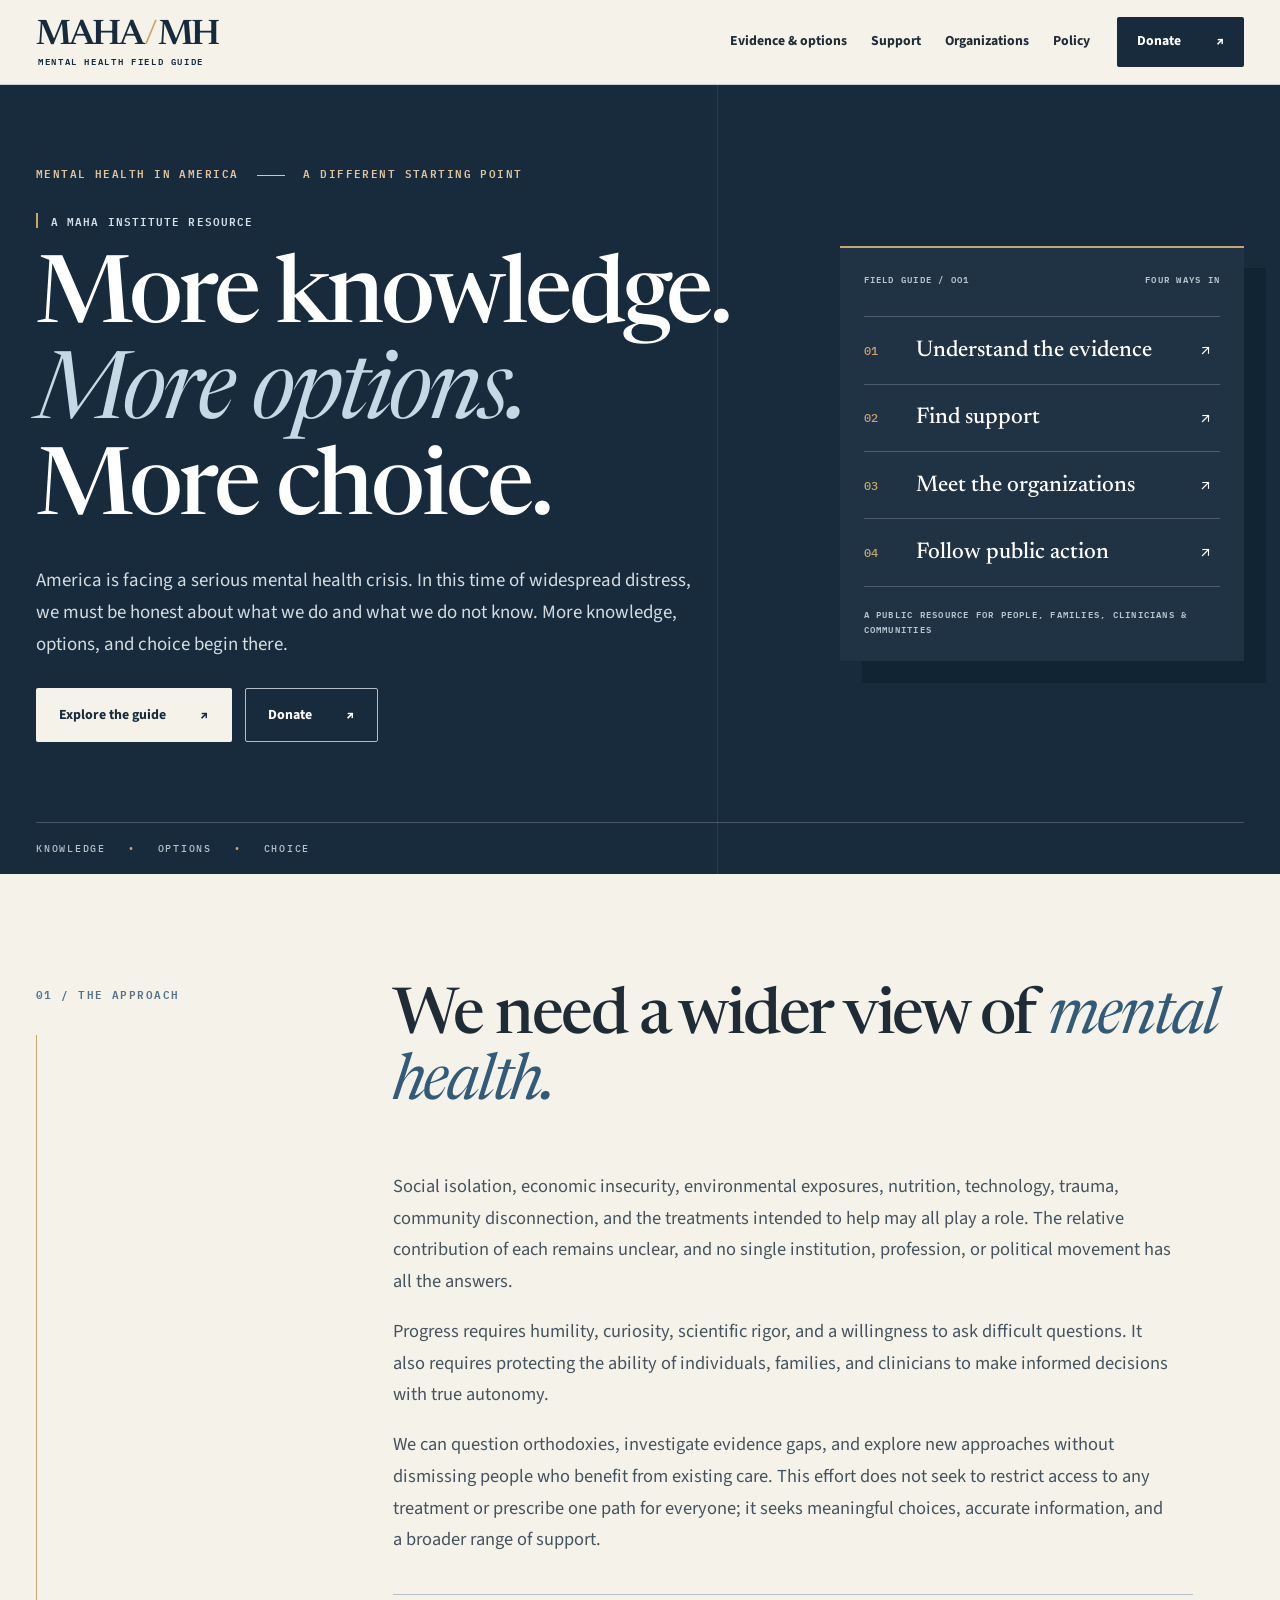
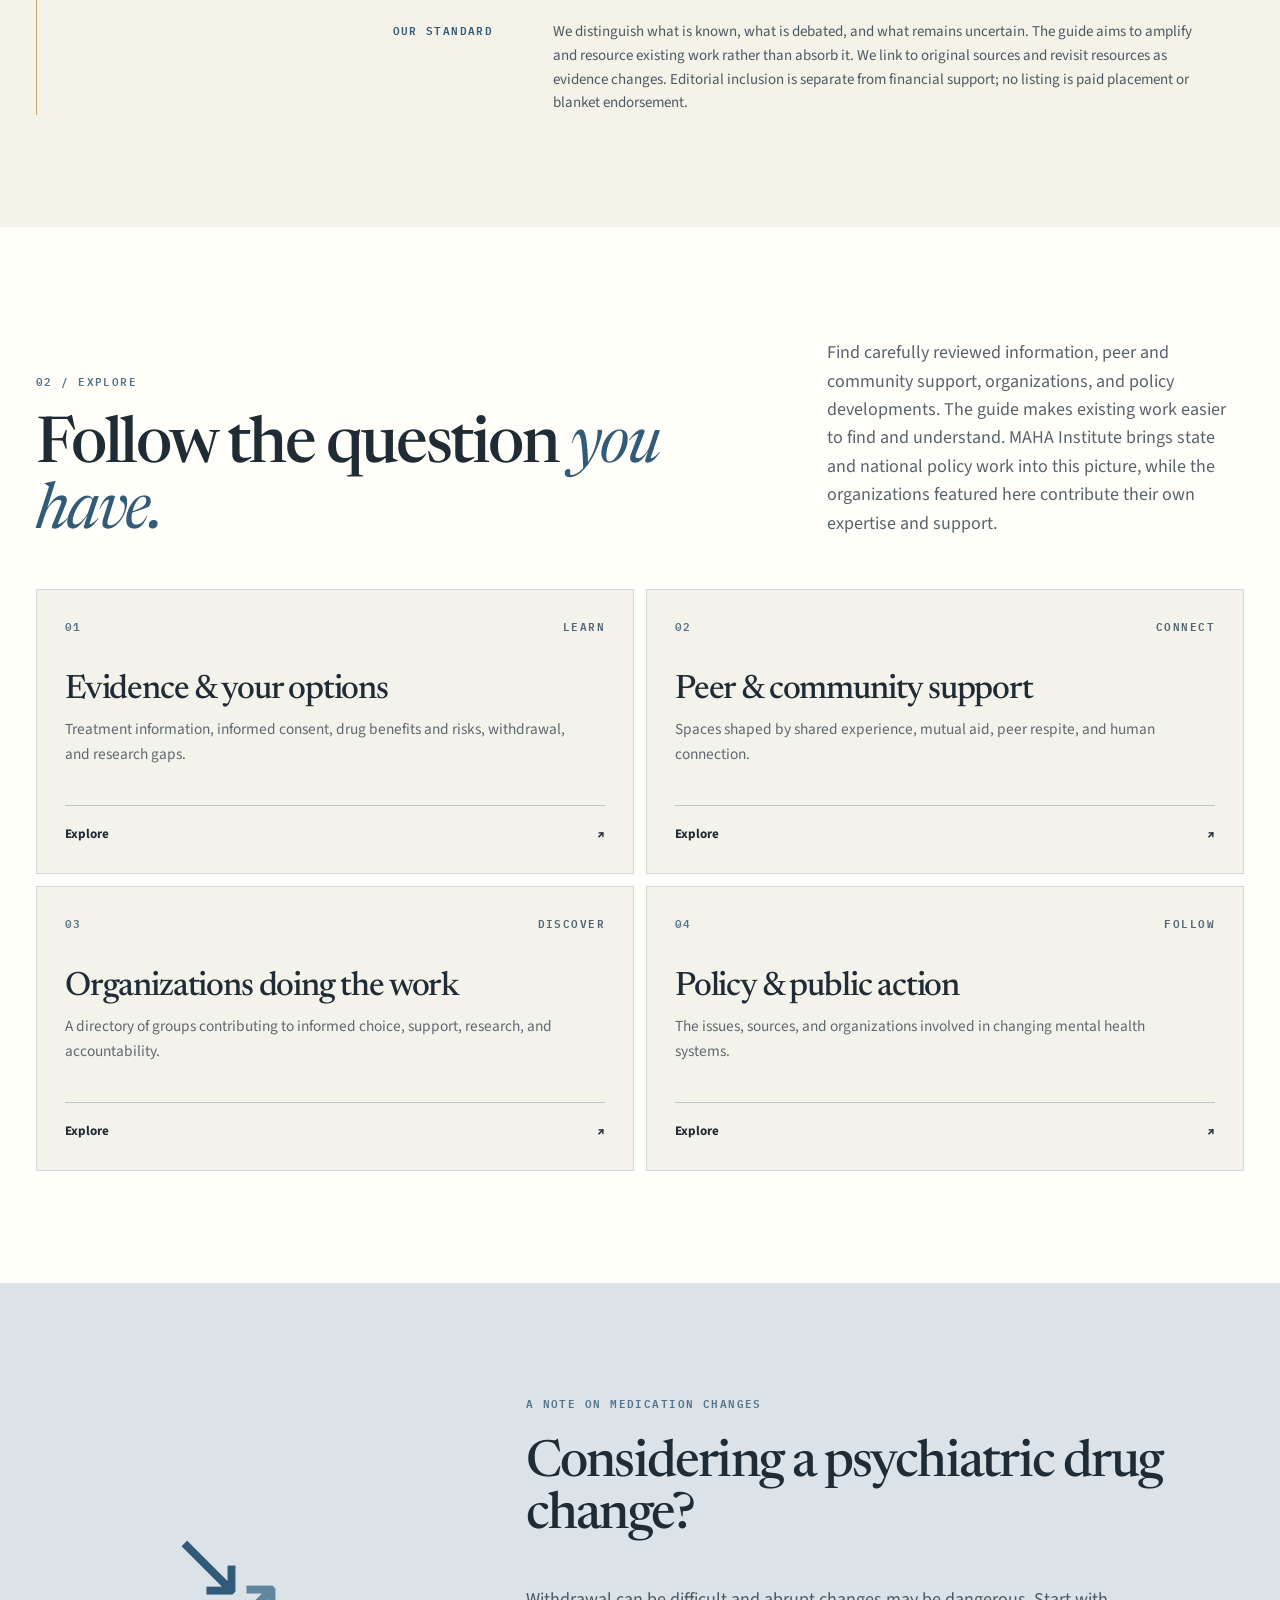
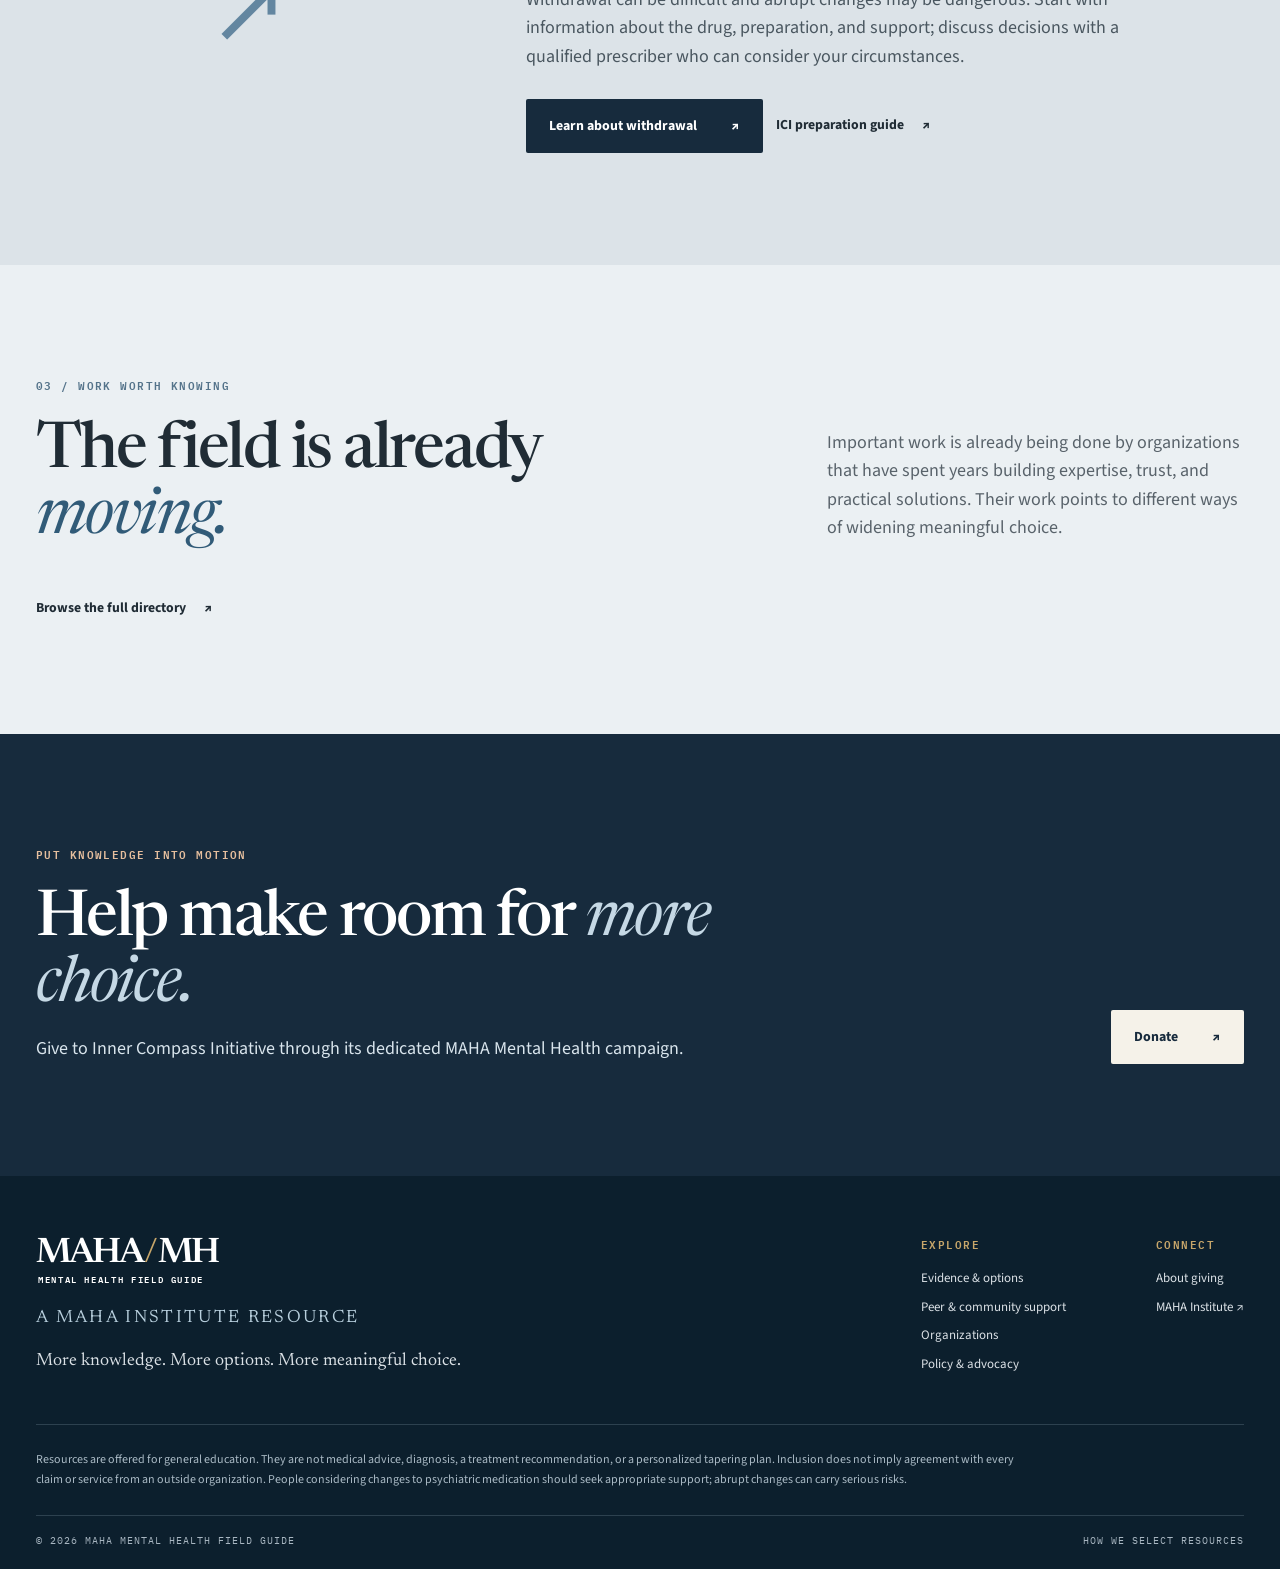
==== commit c1e93ba4: "Refine navy-led palette and clarify Institute and policy status" ====
--- a/index.html
+++ b/index.html
@@ -3,11 +3,11 @@
 <body><a class="skip-link" href="#main">Skip to content</a>
 <header class="site-header"><div class="shell header-inner"><a class="wordmark" href="index.html" aria-label="MAHA Mental Health Field Guide home"><span class="wordmark-main">MAHA<span class="wordmark-slash">/</span>MH</span><span class="wordmark-sub">MENTAL HEALTH FIELD GUIDE</span></a><a class="mobile-donate" href="https://givebutter.com/maha-mental-health-gvp1bu" target="_blank" rel="noopener noreferrer" aria-label="Donate to Inner Compass Initiative">Donate <span aria-hidden="true">↗</span></a><button class="menu-toggle" type="button" aria-label="Menu" aria-controls="site-nav" aria-expanded="false"><span class="menu-label">Menu</span><span aria-hidden="true">☰</span></button><nav id="site-nav" aria-label="Main navigation"><a href="evidence.html">Evidence & options</a><a href="support.html">Support</a><a href="organizations.html">Organizations</a><a href="policy.html">Policy</a><a class="nav-donate" href="https://givebutter.com/maha-mental-health-gvp1bu" target="_blank" rel="noopener noreferrer" aria-label="Donate to Inner Compass Initiative">Donate <span aria-hidden="true">↗</span></a></nav></div></header>
 <main id="main">
-<section class="home-hero"><div class="shell hero-layout"><div class="hero-content"><p class="eyebrow light">MENTAL HEALTH IN AMERICA <span class="eyebrow-line"></span> A DIFFERENT STARTING POINT</p><h1>More knowledge.<br><em>More options.</em><br>More choice.</h1><p class="hero-lead">America is facing a serious mental health crisis. In this time of widespread distress, we must be honest about what we do and what we do not know. More knowledge, options, and choice begin there.</p><div class="hero-actions"><a class="button button-cream" href="evidence.html">Explore the guide <span aria-hidden="true">↗</span></a><a class="button button-outline-light" href="https://givebutter.com/maha-mental-health-gvp1bu" target="_blank" rel="noopener noreferrer" aria-label="Donate to Inner Compass Initiative">Donate <span aria-hidden="true">↗</span></a></div></div><div class="hero-index" aria-label="Explore the guide"><div class="index-top"><span>FIELD GUIDE / 001</span><span>FOUR WAYS IN</span></div><a href="evidence.html"><span>01</span><strong>Understand the evidence</strong><b aria-hidden="true">↗</b></a><a href="support.html"><span>02</span><strong>Find support</strong><b aria-hidden="true">↗</b></a><a href="organizations.html"><span>03</span><strong>Meet the organizations</strong><b aria-hidden="true">↗</b></a><a href="policy.html"><span>04</span><strong>Follow public action</strong><b aria-hidden="true">↗</b></a><div class="index-bottom">A PUBLIC RESOURCE FOR PEOPLE, FAMILIES, CLINICIANS & COMMUNITIES</div></div></div><div class="hero-rule shell"><span>KNOWLEDGE</span><span>OPTIONS</span><span>CHOICE</span></div></section>
+<section class="home-hero"><div class="shell hero-layout"><div class="hero-content"><p class="eyebrow light">MENTAL HEALTH IN AMERICA <span class="eyebrow-line"></span> A DIFFERENT STARTING POINT</p><p class="institute-signature">A MAHA Institute resource</p><h1>More knowledge.<br><em>More options.</em><br>More choice.</h1><p class="hero-lead">America is facing a serious mental health crisis. In this time of widespread distress, we must be honest about what we do and what we do not know. More knowledge, options, and choice begin there.</p><div class="hero-actions"><a class="button button-cream" href="evidence.html">Explore the guide <span aria-hidden="true">↗</span></a><a class="button button-outline-light" href="https://givebutter.com/maha-mental-health-gvp1bu" target="_blank" rel="noopener noreferrer" aria-label="Donate to Inner Compass Initiative">Donate <span aria-hidden="true">↗</span></a></div></div><div class="hero-index" aria-label="Explore the guide"><div class="index-top"><span>FIELD GUIDE / 001</span><span>FOUR WAYS IN</span></div><a href="evidence.html"><span>01</span><strong>Understand the evidence</strong><b aria-hidden="true">↗</b></a><a href="support.html"><span>02</span><strong>Find support</strong><b aria-hidden="true">↗</b></a><a href="organizations.html"><span>03</span><strong>Meet the organizations</strong><b aria-hidden="true">↗</b></a><a href="policy.html"><span>04</span><strong>Follow public action</strong><b aria-hidden="true">↗</b></a><div class="index-bottom">A PUBLIC RESOURCE FOR PEOPLE, FAMILIES, CLINICIANS & COMMUNITIES</div></div></div><div class="hero-rule shell"><span>KNOWLEDGE</span><span>OPTIONS</span><span>CHOICE</span></div></section>
 <section class="section intro-section" id="approach"><div class="shell intro-grid"><div class="section-side"><span class="section-number">01 / THE APPROACH</span><span class="side-rule"></span></div><div class="prose-large"><h2>We need a wider view of <em>mental health.</em></h2><p>Social isolation, economic insecurity, environmental exposures, nutrition, technology, trauma, community disconnection, and the treatments intended to help may all play a role. The relative contribution of each remains unclear, and no single institution, profession, or political movement has all the answers.</p><p>Progress requires humility, curiosity, scientific rigor, and a willingness to ask difficult questions. It also requires protecting the ability of individuals, families, and clinicians to make informed decisions with true autonomy.</p><p>We can question orthodoxies, investigate evidence gaps, and explore new approaches without dismissing people who benefit from existing care. This effort does not seek to restrict access to any treatment or prescribe one path for everyone; it seeks meaningful choices, accurate information, and a broader range of support.</p><div class="approach-note"><strong>Our standard</strong><p>We distinguish what is known, what is debated, and what remains uncertain. The guide aims to amplify and resource existing work rather than absorb it. We link to original sources and revisit resources as evidence changes. Editorial inclusion is separate from financial support; no listing is paid placement or blanket endorsement.</p></div></div></div></section>
 <section class="section pathways"><div class="shell"><div class="section-head"><div><span class="section-number">02 / EXPLORE</span><h2>Follow the question <em>you have.</em></h2></div><p>Find carefully reviewed information, peer and community support, organizations, and policy developments. The guide makes existing work easier to find and understand. MAHA Institute brings state and national policy work into this picture, while the organizations featured here contribute their own expertise and support.</p></div><div class="route-grid"><a class="route-card" href="evidence.html"><span class="route-no">01</span><span class="route-label">LEARN</span><h3>Evidence & your options</h3><p>Treatment information, informed consent, drug benefits and risks, withdrawal, and research gaps.</p><span class="route-action">Explore <span aria-hidden="true">↗</span></span></a><a class="route-card" href="support.html"><span class="route-no">02</span><span class="route-label">CONNECT</span><h3>Peer & community support</h3><p>Spaces shaped by shared experience, mutual aid, peer respite, and human connection.</p><span class="route-action">Explore <span aria-hidden="true">↗</span></span></a><a class="route-card" href="organizations.html"><span class="route-no">03</span><span class="route-label">DISCOVER</span><h3>Organizations doing the work</h3><p>A directory of groups contributing to informed choice, support, research, and accountability.</p><span class="route-action">Explore <span aria-hidden="true">↗</span></span></a><a class="route-card" href="policy.html"><span class="route-no">04</span><span class="route-label">FOLLOW</span><h3>Policy & public action</h3><p>The issues, sources, and organizations involved in changing mental health systems.</p><span class="route-action">Explore <span aria-hidden="true">↗</span></span></a></div></div></section>
 <section class="section urgent-section"><div class="shell urgent-grid"><div class="urgent-symbol" aria-hidden="true"><span>↘</span><span>↗</span></div><div><span class="section-number">A NOTE ON MEDICATION CHANGES</span><h2>Considering a psychiatric drug change?</h2><p>Withdrawal can be difficult and abrupt changes may be dangerous. Start with information about the drug, preparation, and support; discuss decisions with a qualified prescriber who can consider your circumstances.</p><div class="button-row"><a class="button button-dark" href="evidence.html#withdrawal">Learn about withdrawal <span aria-hidden="true">↗</span></a><a class="text-link" href="https://www.theinnercompass.org/prepare" target="_blank" rel="noopener noreferrer">ICI preparation guide<span aria-hidden="true">↗</span></a></div></div></div></section>
 <section class="section work-section"><div class="shell"><div class="section-head"><div><span class="section-number">03 / WORK WORTH KNOWING</span><h2>The field is already <em>moving.</em></h2></div><p>Important work is already being done by organizations that have spent years building expertise, trust, and practical solutions. Their work points to different ways of widening meaningful choice.</p></div><a class="text-link" href="organizations.html">Browse the full directory <span aria-hidden="true">↗</span></a></div></section>
 <section class="section closing-cta"><div class="shell closing-grid"><div><span class="section-number">PUT KNOWLEDGE INTO MOTION</span><h2>Help make room for <em>more choice.</em></h2><p>Give to Inner Compass Initiative through its dedicated MAHA Mental Health campaign.</p></div><a class="button button-cream" href="https://givebutter.com/maha-mental-health-gvp1bu" target="_blank" rel="noopener noreferrer" aria-label="Donate to Inner Compass Initiative">Donate <span aria-hidden="true">↗</span></a></div></section>
 </main>
-<footer class="site-footer"><div class="shell"><div class="footer-main"><div><a class="wordmark wordmark-light" href="index.html"><span class="wordmark-main">MAHA<span class="wordmark-slash">/</span>MH</span><span class="wordmark-sub">MENTAL HEALTH FIELD GUIDE</span></a><p>More knowledge. More options. More meaningful choice.</p></div><div class="footer-nav"><div><span class="footer-label">Explore</span><a href="evidence.html">Evidence & options</a><a href="support.html">Peer & community support</a><a href="organizations.html">Organizations</a><a href="policy.html">Policy & advocacy</a></div><div><span class="footer-label">Connect</span><a href="giving.html">About giving</a><a href="https://www.mahainstitute.us/" target="_blank" rel="noopener noreferrer">MAHA Institute ↗</a></div></div></div><div class="footer-disclaimer"><p>Resources are offered for general education. They are not medical advice, diagnosis, a treatment recommendation, or a personalized tapering plan. Inclusion does not imply agreement with every claim or service from an outside organization. People considering changes to psychiatric medication should seek appropriate support; abrupt changes can carry serious risks.</p></div><div class="footer-bottom"><span>© 2026 MAHA Mental Health Field Guide</span><a href="index.html#approach">How we select resources</a></div></div></footer></body></html>+<footer class="site-footer"><div class="shell"><div class="footer-main"><div><a class="wordmark wordmark-light" href="index.html"><span class="wordmark-main">MAHA<span class="wordmark-slash">/</span>MH</span><span class="wordmark-sub">MENTAL HEALTH FIELD GUIDE</span></a><p class="footer-institute">A MAHA Institute resource</p><p>More knowledge. More options. More meaningful choice.</p></div><div class="footer-nav"><div><span class="footer-label">Explore</span><a href="evidence.html">Evidence & options</a><a href="support.html">Peer & community support</a><a href="organizations.html">Organizations</a><a href="policy.html">Policy & advocacy</a></div><div><span class="footer-label">Connect</span><a href="giving.html">About giving</a><a href="https://www.mahainstitute.us/" target="_blank" rel="noopener noreferrer">MAHA Institute ↗</a></div></div></div><div class="footer-disclaimer"><p>Resources are offered for general education. They are not medical advice, diagnosis, a treatment recommendation, or a personalized tapering plan. Inclusion does not imply agreement with every claim or service from an outside organization. People considering changes to psychiatric medication should seek appropriate support; abrupt changes can carry serious risks.</p></div><div class="footer-bottom"><span>© 2026 MAHA Mental Health Field Guide</span><a href="index.html#approach">How we select resources</a></div></div></footer></body></html>
--- a/styles.css
+++ b/styles.css
@@ -1,27 +1,29 @@
-:root{--blue:#172b3d;--blue-deep:#102232;--cobalt:#0047ab;--sapphire:#0f52ba;--blue-soft:#dee4e9;--plum:#633850;--plum-deep:#4e293d;--copper:#c7a66a;--cream:#f5f2e9;--paper:#fffef9;--ink:#202c35;--muted:#59636b;--line:#c7ced3;--display:'Newsreader',Georgia,serif;--body:'Source Sans 3',Arial,sans-serif;--mono:'IBM Plex Mono',monospace}*{box-sizing:border-box}html{scroll-behavior:smooth;scroll-padding-top:95px}body{margin:0;color:var(--ink);background:var(--paper);font:18px/1.58 var(--body)}a{color:inherit}button,input{font:inherit}button{cursor:pointer}h1,h2,h3,p{margin-top:0}h1,h2,h3{font-family:var(--display);font-weight:500;line-height:1.03;letter-spacing:-.035em}h1{font-size:clamp(4.1rem,7.3vw,8rem)}h2{font-size:clamp(3.1rem,5vw,5.3rem)}h3{font-size:clamp(1.65rem,2.3vw,2.15rem)}h1 em,h2 em{font-weight:400;color:var(--plum)}.shell{width:min(1240px,calc(100% - 72px));margin:auto}.section{padding:112px 0}.sr-only{position:absolute;width:1px;height:1px;overflow:hidden;clip:rect(0,0,0,0);white-space:nowrap}.skip-link{position:absolute;top:-100px;left:12px;z-index:100;padding:10px;background:#fff}.skip-link:focus{top:10px}:focus-visible{outline:3px solid var(--copper);outline-offset:4px}.site-header{position:sticky;top:0;z-index:30;background:rgba(245,242,233,.97);border-bottom:1px solid #c7cdd1;backdrop-filter:blur(14px)}.header-inner{height:84px;display:flex;align-items:center;gap:48px;justify-content:space-between}.wordmark{display:inline-flex;flex-direction:column;line-height:1;text-decoration:none;color:var(--blue);flex:none}.wordmark-main{font-family:var(--display);font-weight:600;letter-spacing:-.08em;font-size:2.2rem}.wordmark-slash{color:var(--copper);font-weight:400;margin:0 .07em}.wordmark-sub{font:600 .54rem/1.2 var(--mono);letter-spacing:.19em;padding-left:2px;margin-top:3px}.site-header nav{display:flex;align-items:center;gap:24px}.site-header nav a{font-size:.86rem;font-weight:700;text-decoration:none;white-space:nowrap}.site-header nav a:not(.nav-donate):hover,.site-header nav a[aria-current=page]:not(.nav-donate){text-decoration:underline;text-decoration-color:var(--copper);text-underline-offset:9px;text-decoration-thickness:2px}.nav-donate{background:var(--plum);color:white;padding:14px 20px;border-radius:2px;margin-left:3px;display:flex;gap:35px}.nav-donate:hover{background:var(--plum-deep)}.menu-toggle{display:none}.eyebrow,.section-number,.route-label,.route-no,.footer-label,.tile-no,.index-top,.index-bottom{font:600 .69rem/1.5 var(--mono);letter-spacing:.13em;text-transform:uppercase}.section-number{color:#975a5a;display:block;margin-bottom:26px}.button{display:inline-flex;align-items:center;justify-content:space-between;gap:34px;padding:17px 22px;border:1px solid transparent;text-decoration:none;font-size:.87rem;line-height:1.3;font-weight:700;border-radius:2px;transition:transform .18s,background .18s}.button:hover{transform:translateY(-3px)}.button-cream{background:var(--cream);color:var(--blue)}.button-outline-light{border-color:#b3bec6;color:#fff}.button-dark{background:var(--blue);color:white}.button-plum{background:var(--plum);color:white;width:100%}.button-row,.hero-actions{display:flex;flex-wrap:wrap;align-items:center;gap:13px;margin-top:28px}.text-link{display:inline-flex;align-items:center;gap:18px;text-decoration:none;font-size:.86rem;font-weight:700}.text-link:hover{text-decoration:underline;text-underline-offset:5px}.home-hero{background:var(--blue);color:white;position:relative;overflow:hidden}.home-hero:before{content:'';position:absolute;top:0;left:56%;width:1px;height:100%;background:#ffffff16}.hero-layout{min-height:665px;display:grid;grid-template-columns:1.28fr .72fr;gap:7%;align-items:center}.hero-content{padding:80px 0}.eyebrow{color:var(--copper);margin-bottom:25px}.eyebrow.light{color:#dec49e}.eyebrow-line{display:inline-block;width:28px;border-top:1px solid currentColor;vertical-align:middle;margin:0 10px}.home-hero h1{margin-bottom:25px}.home-hero h1 em{color:#d2a4b2}.hero-lead{max-width:660px;color:#d4dce1;font-size:1.18rem;line-height:1.67}.hero-index{border-top:2px solid var(--copper);background:#ffffff0a;padding:24px;align-self:center;box-shadow:22px 22px 0 #07152155}.index-top,.index-bottom{display:flex;justify-content:space-between;color:#b7c6d1;font-size:.59rem}.index-top{margin-bottom:30px}.hero-index>a{display:grid;grid-template-columns:40px 1fr 20px;gap:12px;align-items:center;border-top:1px solid #a1b0ba55;padding:19px 0;text-decoration:none}.hero-index>a:hover{color:#efc8a7}.hero-index>a span{font:500 .73rem var(--mono);color:var(--copper)}.hero-index>a strong{font:500 1.42rem var(--display)}.hero-index>a b{font-weight:400}.index-bottom{border-top:1px solid #a1b0ba55;padding-top:20px;line-height:1.6}.hero-rule{display:flex;gap:22px;border-top:1px solid #acb9c350;padding:19px 0;color:#b6c2cb;font:500 .61rem var(--mono);letter-spacing:.18em}.hero-rule span:not(:last-child):after{content:'•';margin-left:22px;color:var(--copper)}.intro-section{background:var(--cream)}.intro-grid{display:grid;grid-template-columns:260px minmax(0,1fr);gap:8%}.section-side{display:flex;flex-direction:column;gap:6px}.side-rule{width:1px;background:var(--copper);flex:1;min-height:80px}.prose-large h2{max-width:860px}.prose-large>p{font-size:1.15rem;color:#45535e;line-height:1.72;max-width:780px}.approach-note{border-top:1px solid #b7c0c6;margin-top:38px;padding-top:25px;display:grid;grid-template-columns:140px 1fr;gap:20px;max-width:800px}.approach-note strong{font:600 .71rem var(--mono);text-transform:uppercase;letter-spacing:.12em;color:var(--plum)}.approach-note p{font-size:.94rem;margin:0;color:#4d5962}.section-head{display:grid;grid-template-columns:1.25fr .75fr;gap:8%;align-items:end;margin-bottom:42px}.section-head h2{margin-bottom:0}.section-head>p{color:var(--muted);margin:0 0 9px;max-width:430px}.pathways{background:var(--paper)}.route-grid{display:grid;grid-template-columns:repeat(2,1fr);gap:12px}.route-card{display:grid;grid-template-columns:1fr auto;grid-template-rows:auto auto 1fr auto;min-height:285px;background:#f4f3eb;border:1px solid #d0d8dd;padding:28px;text-decoration:none;transition:transform .18s,background .18s}.route-card:hover{transform:translateY(-4px);background:#e3e9ed}.route-no{grid-column:1;color:#9f675d}.route-label{grid-column:2;color:#516573}.route-card h3{grid-column:1/-1;font-size:2.1rem;align-self:end;margin:38px 0 10px}.route-card p{grid-column:1/-1;color:#5e6870;margin:0;max-width:500px;font-size:.96rem}.route-action{grid-column:1/-1;align-self:end;border-top:1px solid #bdc5cb;padding-top:18px;margin-top:22px;display:flex;justify-content:space-between;font-size:.82rem;font-weight:700}.urgent-section{background:#dce3e8}.urgent-grid{display:grid;grid-template-columns:.48fr 1fr;gap:12%;align-items:center}.urgent-symbol{height:300px;display:grid;place-items:center;position:relative;color:var(--plum)}.urgent-symbol span{font-family:var(--display);font-size:6rem;line-height:1}.urgent-symbol span:last-child{position:absolute;transform:translate(40px,45px);color:#af796f}.urgent-grid h2{font-size:clamp(2.8rem,4vw,4.7rem)}.urgent-grid p{max-width:630px;color:#4a5760}.work-section{background:var(--paper)}.work-lines{border-top:1px solid var(--line)}.work-lines>a{display:grid;grid-template-columns:65px 1.2fr .8fr 20px;gap:25px;align-items:center;padding:27px 4px;border-bottom:1px solid var(--line);text-decoration:none}.work-lines>a:hover{color:var(--plum);background:#f7f6f0}.work-lines span{font:.8rem var(--mono);color:#9a685e}.work-lines h3{margin:0;font-size:1.65rem}.work-lines p{margin:0;color:#606a72;font-size:.9rem}.work-lines b{font-weight:400}.closing-cta{background:var(--plum);color:#fff}.closing-grid{display:flex;justify-content:space-between;align-items:end;gap:30px}.closing-cta .section-number{color:#e6bf9e}.closing-cta h2{max-width:750px;margin-bottom:15px}.closing-cta h2 em{color:#e8b9c8}.closing-cta p{color:#ebdce4;margin-bottom:0}.closing-grid>.button{flex:none}.page-hero{background:var(--blue);color:white;padding:90px 0 100px;position:relative;overflow:hidden}.page-hero:after{content:'MH';position:absolute;right:3%;bottom:-130px;color:#ffffff0c;font:600 30rem/1 var(--display);letter-spacing:-.1em;pointer-events:none}.page-hero .shell{position:relative;z-index:1}.page-hero h1{max-width:850px;margin:0 0 22px}.page-hero h1 em{color:#d7b0b9}.page-hero p:not(.eyebrow){font-size:1.25rem;max-width:780px;color:#d9e1e7}.plum-hero,.giving-hero{background:var(--plum-deep)}.plum-hero h1 em,.giving-hero h1 em{color:#d2b59c}.giving-hero .button{margin-top:20px}.page-layout{display:grid;grid-template-columns:205px 1fr;gap:10%}.page-aside{position:sticky;top:125px;align-self:start;display:flex;flex-direction:column;gap:14px}.page-aside span{font:.65rem var(--mono);letter-spacing:.14em;color:var(--plum);margin-bottom:12px}.page-aside a{font-size:.87rem;text-decoration:none;border-left:2px solid #c5ccd1;padding-left:12px}.page-aside a:hover{border-color:var(--plum);color:var(--plum)}.page-content section{padding:0 0 68px;margin-bottom:68px;border-bottom:1px solid var(--line)}.page-content section:last-child{border:0;margin:0;padding:0}.page-content h2{max-width:850px}.page-content p{color:#4f5c65;font-size:1.05rem;max-width:800px}.question-list{counter-reset:q;list-style:none;padding:0;margin:30px 0}.question-list li{position:relative;padding:13px 10px 13px 60px;border-top:1px solid var(--line);font-family:var(--display);font-size:1.4rem;line-height:1.25}.question-list li:last-child{border-bottom:1px solid var(--line)}.question-list li:before{counter-increment:q;content:counter(q,decimal-leading-zero);position:absolute;left:0;top:17px;color:var(--plum);font:500 .75rem var(--mono)}.link-rows{margin-top:28px;border-top:1px solid var(--line)}.link-rows a{display:grid;grid-template-columns:1fr 25px;gap:4px 15px;padding:17px 0;border-bottom:1px solid var(--line);text-decoration:none}.link-rows a:hover{color:var(--plum)}.link-rows strong{font-size:1.05rem}.link-rows small{grid-column:1;color:#687279;font-size:.78rem}.link-rows span{grid-column:2;grid-row:1/3;align-self:center}.callout,.notice{border-left:3px solid var(--plum);background:#eeeae4;padding:22px 25px;margin:28px 0}.callout strong,.notice strong{font-family:var(--display);font-size:1.45rem;font-weight:500}.callout p,.notice p{margin:6px 0 0!important;font-size:.93rem!important;color:#515b63}.editorial-grid{display:grid;grid-template-columns:repeat(2,1fr);gap:12px}.editorial-grid article{min-height:320px;background:var(--cream);padding:28px;display:flex;flex-direction:column}.tile-no{color:var(--plum)}.editorial-grid h3{margin:40px 0 12px}.editorial-grid p{font-size:.97rem;color:#566169;line-height:1.6}.editorial-grid a{margin-top:auto}.notice{margin-top:40px}.directory-intro{display:grid;grid-template-columns:1.1fr .9fr;gap:6%;align-items:end}.directory-intro p{color:var(--muted)}.directory-tools{border-top:1px solid var(--line);padding-top:23px;margin-top:30px;display:flex;justify-content:space-between;gap:20px;flex-wrap:wrap}.search-field input{padding:12px 15px;background:#fff;border:1px solid #acb6bd;min-width:300px;max-width:100%;outline-color:var(--plum)}.filters{display:flex;gap:6px;flex-wrap:wrap}.filters button{border:1px solid #b7c0c6;background:transparent;padding:9px 12px;color:var(--ink);font-size:.79rem;border-radius:2px}.filters button[aria-pressed=true]{background:var(--blue);color:white}.result-count{font:.7rem var(--mono);color:#747d84;margin:22px 0 13px}.directory-list{display:grid;grid-template-columns:repeat(2,1fr);gap:10px}.directory-entry{border:1px solid #d0d8dd;background:#f8f8f1;padding:26px;display:flex;flex-direction:column;min-height:255px}.directory-entry .entry-tag{font:.65rem var(--mono);color:var(--plum);text-transform:uppercase;letter-spacing:.1em}.directory-entry h3{font-size:1.55rem;margin:20px 0 8px}.directory-entry p{font-size:.88rem;color:#5c666e;line-height:1.55;margin-bottom:15px}.directory-entry a{font-size:.8rem;font-weight:700;text-decoration:none;margin-top:auto}.directory-entry a:hover{text-decoration:underline}.empty-state{grid-column:1/-1;padding:35px;background:var(--cream)}.policy-list{border-top:1px solid var(--line)}.policy-list article{display:grid;grid-template-columns:180px 1fr 1.15fr;gap:5%;padding:25px 0;border-bottom:1px solid var(--line);align-items:start}.policy-list span{font:.68rem var(--mono);color:var(--plum)}.policy-list h3{margin:0}.policy-list p{font-size:.9rem;color:#626b72;margin:0}.source-panel{margin-top:80px;padding:52px;background:#dfe5ea}.source-panel p{max-width:780px;color:#525e67}.source-links{display:flex;gap:8px;flex-wrap:wrap;margin-top:25px}.source-links a{display:flex;gap:30px;justify-content:space-between;align-items:center;padding:13px 18px;background:var(--blue);color:white;text-decoration:none;font-size:.82rem;font-weight:700}.source-links a:hover{background:var(--plum)}.policy-caveat{font-size:.8rem;color:#6b7277;margin:22px 0 0}.giving-grid{display:grid;grid-template-columns:1.1fr .9fr;gap:10%;align-items:start}.giving-grid>div:first-child p{max-width:700px;color:#545f67}.fund-pillars{border-top:1px solid var(--line);display:grid;grid-template-columns:1fr 1fr;margin-top:30px}.fund-pillars span{border-bottom:1px solid var(--line);padding:13px 8px 13px 0;font:.72rem var(--mono)}.giving-card{background:#ede8e0;padding:35px;border-top:4px solid var(--plum)}.giving-card h3{font-size:2.5rem;margin-bottom:18px}.giving-card>p{font-size:.96rem;color:#535d64}.giving-card .donation-clarity{font-size:.8rem;border-top:1px solid #cdbfb7;margin-top:25px;padding-top:20px}.fund-governance{background:var(--cream)}.governance-grid{display:grid;grid-template-columns:repeat(3,1fr);gap:12px}.governance-grid>div{border-top:2px solid var(--copper);padding-top:20px}.governance-grid strong{font-family:var(--display);font-size:1.5rem;font-weight:500}.governance-grid p{font-size:.87rem;color:#606970;margin-top:10px}.site-footer{background:#0c1f2d;color:#dbe1e6;padding:60px 0 22px}.footer-main{display:flex;justify-content:space-between;gap:40px;border-bottom:1px solid #6f849355;padding-bottom:50px}.wordmark-light{color:white}.footer-main>div:first-child p{font:400 1.12rem var(--display);margin:25px 0 0}.footer-nav{display:flex;gap:90px}.footer-nav>div{display:flex;flex-direction:column;gap:8px}.footer-label{color:var(--copper);margin-bottom:8px}.footer-nav a{font-size:.81rem;color:#dbe1e6;text-decoration:none}.footer-nav a:hover{text-decoration:underline}.footer-disclaimer{padding:25px 0;max-width:1000px}.footer-disclaimer p{font-size:.75rem;color:#aabac5;line-height:1.65;margin:0}.footer-bottom{display:flex;justify-content:space-between;border-top:1px solid #6f849355;padding-top:18px;font:.63rem var(--mono);text-transform:uppercase;letter-spacing:.1em;color:#a8b6c1}.footer-bottom a{text-decoration:none}
+:root{--blue:#172b3d;--blue-deep:#102232;--sapphire:#0f52ba;--blue-soft:#dee4e9;--slate:#315b78;--slate-deep:#254764;--copper:#c7a66a;--cream:#f5f2e9;--paper:#fffef9;--ink:#202c35;--muted:#59636b;--line:#c7ced3;--display:'Newsreader',Georgia,serif;--body:'Source Sans 3',Arial,sans-serif;--mono:'IBM Plex Mono',monospace}*{box-sizing:border-box}html{scroll-behavior:smooth;scroll-padding-top:95px}body{margin:0;color:var(--ink);background:var(--paper);font:18px/1.58 var(--body)}a{color:inherit}button,input{font:inherit}button{cursor:pointer}h1,h2,h3,p{margin-top:0}h1,h2,h3{font-family:var(--display);font-weight:500;line-height:1.03;letter-spacing:-.035em}h1{font-size:clamp(4.1rem,7.3vw,8rem)}h2{font-size:clamp(3.1rem,5vw,5.3rem)}h3{font-size:clamp(1.65rem,2.3vw,2.15rem)}h1 em,h2 em{font-weight:400;color:var(--slate)}.shell{width:min(1240px,calc(100% - 72px));margin:auto}.section{padding:112px 0}.sr-only{position:absolute;width:1px;height:1px;overflow:hidden;clip:rect(0,0,0,0);white-space:nowrap}.skip-link{position:absolute;top:-100px;left:12px;z-index:100;padding:10px;background:#fff}.skip-link:focus{top:10px}:focus-visible{outline:3px solid var(--copper);outline-offset:4px}.site-header{position:sticky;top:0;z-index:30;background:rgba(245,242,233,.97);border-bottom:1px solid #c7cdd1;backdrop-filter:blur(14px)}.header-inner{height:84px;display:flex;align-items:center;gap:48px;justify-content:space-between}.wordmark{display:inline-flex;flex-direction:column;line-height:1;text-decoration:none;color:var(--blue);flex:none}.wordmark-main{font-family:var(--display);font-weight:600;letter-spacing:-.08em;font-size:2.2rem}.wordmark-slash{color:var(--copper);font-weight:400;margin:0 .07em}.wordmark-sub{font:600 .54rem/1.2 var(--mono);letter-spacing:.19em;padding-left:2px;margin-top:3px}.site-header nav{display:flex;align-items:center;gap:24px}.site-header nav a{font-size:.86rem;font-weight:700;text-decoration:none;white-space:nowrap}.site-header nav a:not(.nav-donate):hover,.site-header nav a[aria-current=page]:not(.nav-donate){text-decoration:underline;text-decoration-color:var(--copper);text-underline-offset:9px;text-decoration-thickness:2px}.nav-donate{background:var(--blue);color:white;padding:14px 20px;border-radius:2px;margin-left:3px;display:flex;gap:35px}.nav-donate:hover{background:var(--blue-deep)}.menu-toggle{display:none}.eyebrow,.section-number,.route-label,.route-no,.footer-label,.tile-no,.index-top,.index-bottom{font:600 .69rem/1.5 var(--mono);letter-spacing:.13em;text-transform:uppercase}.section-number{color:#54738a;display:block;margin-bottom:26px}.button{display:inline-flex;align-items:center;justify-content:space-between;gap:34px;padding:17px 22px;border:1px solid transparent;text-decoration:none;font-size:.87rem;line-height:1.3;font-weight:700;border-radius:2px;transition:transform .18s,background .18s}.button:hover{transform:translateY(-3px)}.button-cream{background:var(--cream);color:var(--blue)}.button-outline-light{border-color:#b3bec6;color:#fff}.button-dark{background:var(--blue);color:white}.button-slate{background:var(--slate);color:white;width:100%}.button-row,.hero-actions{display:flex;flex-wrap:wrap;align-items:center;gap:13px;margin-top:28px}.text-link{display:inline-flex;align-items:center;gap:18px;text-decoration:none;font-size:.86rem;font-weight:700}.text-link:hover{text-decoration:underline;text-underline-offset:5px}.home-hero{background:var(--blue);color:white;position:relative;overflow:hidden}.home-hero:before{content:'';position:absolute;top:0;left:56%;width:1px;height:100%;background:#ffffff16}.hero-layout{min-height:665px;display:grid;grid-template-columns:1.28fr .72fr;gap:7%;align-items:center}.hero-content{padding:80px 0}.eyebrow{color:var(--copper);margin-bottom:25px}.eyebrow.light{color:#dec49e}.eyebrow-line{display:inline-block;width:28px;border-top:1px solid currentColor;vertical-align:middle;margin:0 10px}.home-hero h1{margin-bottom:25px}.home-hero h1 em{color:#c5d8e5}.hero-lead{max-width:660px;color:#d4dce1;font-size:1.18rem;line-height:1.67}.hero-index{border-top:2px solid var(--copper);background:#ffffff0a;padding:24px;align-self:center;box-shadow:22px 22px 0 #07152155}.index-top,.index-bottom{display:flex;justify-content:space-between;color:#b7c6d1;font-size:.59rem}.index-top{margin-bottom:30px}.hero-index>a{display:grid;grid-template-columns:40px 1fr 20px;gap:12px;align-items:center;border-top:1px solid #a1b0ba55;padding:19px 0;text-decoration:none}.hero-index>a:hover{color:#efc8a7}.hero-index>a span{font:500 .73rem var(--mono);color:var(--copper)}.hero-index>a strong{font:500 1.42rem var(--display)}.hero-index>a b{font-weight:400}.index-bottom{border-top:1px solid #a1b0ba55;padding-top:20px;line-height:1.6}.hero-rule{display:flex;gap:22px;border-top:1px solid #acb9c350;padding:19px 0;color:#b6c2cb;font:500 .61rem var(--mono);letter-spacing:.18em}.hero-rule span:not(:last-child):after{content:'•';margin-left:22px;color:var(--copper)}.intro-section{background:var(--cream)}.intro-grid{display:grid;grid-template-columns:260px minmax(0,1fr);gap:8%}.section-side{display:flex;flex-direction:column;gap:6px}.side-rule{width:1px;background:var(--copper);flex:1;min-height:80px}.prose-large h2{max-width:860px}.prose-large>p{font-size:1.15rem;color:#45535e;line-height:1.72;max-width:780px}.approach-note{border-top:1px solid #b7c0c6;margin-top:38px;padding-top:25px;display:grid;grid-template-columns:140px 1fr;gap:20px;max-width:800px}.approach-note strong{font:600 .71rem var(--mono);text-transform:uppercase;letter-spacing:.12em;color:var(--slate)}.approach-note p{font-size:.94rem;margin:0;color:#4d5962}.section-head{display:grid;grid-template-columns:1.25fr .75fr;gap:8%;align-items:end;margin-bottom:42px}.section-head h2{margin-bottom:0}.section-head>p{color:var(--muted);margin:0 0 9px;max-width:430px}.pathways{background:var(--paper)}.route-grid{display:grid;grid-template-columns:repeat(2,1fr);gap:12px}.route-card{display:grid;grid-template-columns:1fr auto;grid-template-rows:auto auto 1fr auto;min-height:285px;background:#f4f3eb;border:1px solid #d0d8dd;padding:28px;text-decoration:none;transition:transform .18s,background .18s}.route-card:hover{transform:translateY(-4px);background:#e3e9ed}.route-no{grid-column:1;color:#54738a}.route-label{grid-column:2;color:#516573}.route-card h3{grid-column:1/-1;font-size:2.1rem;align-self:end;margin:38px 0 10px}.route-card p{grid-column:1/-1;color:#5e6870;margin:0;max-width:500px;font-size:.96rem}.route-action{grid-column:1/-1;align-self:end;border-top:1px solid #bdc5cb;padding-top:18px;margin-top:22px;display:flex;justify-content:space-between;font-size:.82rem;font-weight:700}.urgent-section{background:#dce3e8}.urgent-grid{display:grid;grid-template-columns:.48fr 1fr;gap:12%;align-items:center}.urgent-symbol{height:300px;display:grid;place-items:center;position:relative;color:var(--slate)}.urgent-symbol span{font-family:var(--display);font-size:6rem;line-height:1}.urgent-symbol span:last-child{position:absolute;transform:translate(40px,45px);color:#6386a0}.urgent-grid h2{font-size:clamp(2.8rem,4vw,4.7rem)}.urgent-grid p{max-width:630px;color:#4a5760}.work-section{background:var(--paper)}.work-lines{border-top:1px solid var(--line)}.work-lines>a{display:grid;grid-template-columns:65px 1.2fr .8fr 20px;gap:25px;align-items:center;padding:27px 4px;border-bottom:1px solid var(--line);text-decoration:none}.work-lines>a:hover{color:var(--slate);background:#f7f6f0}.work-lines span{font:.8rem var(--mono);color:#54738a}.work-lines h3{margin:0;font-size:1.65rem}.work-lines p{margin:0;color:#606a72;font-size:.9rem}.work-lines b{font-weight:400}.closing-cta{background:var(--blue);color:#fff}.closing-grid{display:flex;justify-content:space-between;align-items:end;gap:30px}.closing-cta .section-number{color:#e6bf9e}.closing-cta h2{max-width:750px;margin-bottom:15px}.closing-cta h2 em{color:#c5d8e5}.closing-cta p{color:#d9e5ed;margin-bottom:0}.closing-grid>.button{flex:none}.page-hero{background:var(--blue);color:white;padding:90px 0 100px;position:relative;overflow:hidden}.page-hero:after{content:'MH';position:absolute;right:3%;bottom:-130px;color:#ffffff0c;font:600 30rem/1 var(--display);letter-spacing:-.1em;pointer-events:none}.page-hero .shell{position:relative;z-index:1}.page-hero h1{max-width:850px;margin:0 0 22px}.page-hero h1 em{color:#c5d8e5}.page-hero p:not(.eyebrow){font-size:1.25rem;max-width:780px;color:#d9e1e7}.giving-hero{background:var(--blue)}.giving-hero h1 em{color:#c5d8e5}.giving-hero .button{margin-top:20px}.page-layout{display:grid;grid-template-columns:205px 1fr;gap:10%}.page-aside{position:sticky;top:125px;align-self:start;display:flex;flex-direction:column;gap:14px}.page-aside span{font:.65rem var(--mono);letter-spacing:.14em;color:var(--slate);margin-bottom:12px}.page-aside a{font-size:.87rem;text-decoration:none;border-left:2px solid #c5ccd1;padding-left:12px}.page-aside a:hover{border-color:var(--slate);color:var(--slate)}.page-content section{padding:0 0 68px;margin-bottom:68px;border-bottom:1px solid var(--line)}.page-content section:last-child{border:0;margin:0;padding:0}.page-content h2{max-width:850px}.page-content p{color:#4f5c65;font-size:1.05rem;max-width:800px}.question-list{counter-reset:q;list-style:none;padding:0;margin:30px 0}.question-list li{position:relative;padding:13px 10px 13px 60px;border-top:1px solid var(--line);font-family:var(--display);font-size:1.4rem;line-height:1.25}.question-list li:last-child{border-bottom:1px solid var(--line)}.question-list li:before{counter-increment:q;content:counter(q,decimal-leading-zero);position:absolute;left:0;top:17px;color:var(--slate);font:500 .75rem var(--mono)}.link-rows{margin-top:28px;border-top:1px solid var(--line)}.link-rows a{display:grid;grid-template-columns:1fr 25px;gap:4px 15px;padding:17px 0;border-bottom:1px solid var(--line);text-decoration:none}.link-rows a:hover{color:var(--slate)}.link-rows strong{font-size:1.05rem}.link-rows small{grid-column:1;color:#687279;font-size:.78rem}.link-rows span{grid-column:2;grid-row:1/3;align-self:center}.callout,.notice{border-left:3px solid var(--slate);background:#eeeae4;padding:22px 25px;margin:28px 0}.callout strong,.notice strong{font-family:var(--display);font-size:1.45rem;font-weight:500}.callout p,.notice p{margin:6px 0 0!important;font-size:.93rem!important;color:#515b63}.editorial-grid{display:grid;grid-template-columns:repeat(2,1fr);gap:12px}.editorial-grid article{min-height:320px;background:var(--cream);padding:28px;display:flex;flex-direction:column}.tile-no{color:var(--slate)}.editorial-grid h3{margin:40px 0 12px}.editorial-grid p{font-size:.97rem;color:#566169;line-height:1.6}.editorial-grid a{margin-top:auto}.notice{margin-top:40px}.directory-intro{display:grid;grid-template-columns:1.1fr .9fr;gap:6%;align-items:end}.directory-intro p{color:var(--muted)}.directory-tools{border-top:1px solid var(--line);padding-top:23px;margin-top:30px;display:flex;justify-content:space-between;gap:20px;flex-wrap:wrap}.search-field input{padding:12px 15px;background:#fff;border:1px solid #acb6bd;min-width:300px;max-width:100%;outline-color:var(--slate)}.filters{display:flex;gap:6px;flex-wrap:wrap}.filters button{border:1px solid #b7c0c6;background:transparent;padding:9px 12px;color:var(--ink);font-size:.79rem;border-radius:2px}.filters button[aria-pressed=true]{background:var(--blue);color:white}.result-count{font:.7rem var(--mono);color:#747d84;margin:22px 0 13px}.directory-list{display:grid;grid-template-columns:repeat(2,1fr);gap:10px}.directory-entry{border:1px solid #d0d8dd;background:#f8f8f1;padding:26px;display:flex;flex-direction:column;min-height:255px}.directory-entry .entry-tag{font:.65rem var(--mono);color:var(--slate);text-transform:uppercase;letter-spacing:.1em}.directory-entry h3{font-size:1.55rem;margin:20px 0 8px;color:var(--slate)}.directory-entry p{font-size:.88rem;color:#5c666e;line-height:1.55;margin-bottom:15px}.directory-entry a{font-size:.8rem;font-weight:700;text-decoration:none;margin-top:auto}.directory-entry a:hover{text-decoration:underline}.directory-entry:hover{border-color:#a9c0cf;background:#f5f8f8}.empty-state{grid-column:1/-1;padding:35px;background:var(--cream)}.policy-list{border-top:1px solid var(--line)}.policy-list article{display:grid;grid-template-columns:180px 1fr 1.15fr;gap:5%;padding:25px 0;border-bottom:1px solid var(--line);align-items:start}.policy-list span{font:.68rem var(--mono);color:var(--slate)}.policy-list h3{margin:0}.policy-list p{font-size:.9rem;color:#626b72;margin:0}.source-panel{margin-top:80px;padding:52px;background:#dfe5ea}.source-panel p{max-width:780px;color:#525e67}.source-links{display:flex;gap:8px;flex-wrap:wrap;margin-top:25px}.source-links a{display:flex;gap:30px;justify-content:space-between;align-items:center;padding:13px 18px;background:var(--blue);color:white;text-decoration:none;font-size:.82rem;font-weight:700}.source-links a:hover{background:var(--slate)}.policy-caveat{font-size:.8rem;color:#6b7277;margin:22px 0 0}.giving-grid{display:grid;grid-template-columns:1.1fr .9fr;gap:10%;align-items:start}.giving-grid>div:first-child p{max-width:700px;color:#545f67}.fund-pillars{border-top:1px solid var(--line);display:grid;grid-template-columns:1fr 1fr;margin-top:30px}.fund-pillars span{border-bottom:1px solid var(--line);padding:13px 8px 13px 0;font:.72rem var(--mono)}.giving-card{background:#ede8e0;padding:35px;border-top:4px solid var(--slate)}.giving-card h3{font-size:2.5rem;margin-bottom:18px}.giving-card>p{font-size:.96rem;color:#535d64}.giving-card .donation-clarity{font-size:.8rem;border-top:1px solid #c8d2d9;margin-top:25px;padding-top:20px}.fund-governance{background:var(--cream)}.governance-grid{display:grid;grid-template-columns:repeat(3,1fr);gap:12px}.governance-grid>div{border-top:2px solid var(--copper);padding-top:20px}.governance-grid strong{font-family:var(--display);font-size:1.5rem;font-weight:500}.governance-grid p{font-size:.87rem;color:#606970;margin-top:10px}.site-footer{background:#0c1f2d;color:#dbe1e6;padding:60px 0 22px}.footer-main{display:flex;justify-content:space-between;gap:40px;border-bottom:1px solid #6f849355;padding-bottom:50px}.wordmark-light{color:white}.footer-main>div:first-child p{font:400 1.12rem var(--display);margin:25px 0 0}.footer-nav{display:flex;gap:90px}.footer-nav>div{display:flex;flex-direction:column;gap:8px}.footer-label{color:var(--copper);margin-bottom:8px}.footer-nav a{font-size:.81rem;color:#dbe1e6;text-decoration:none}.footer-nav a:hover{text-decoration:underline}.footer-disclaimer{padding:25px 0;max-width:1000px}.footer-disclaimer p{font-size:.75rem;color:#aabac5;line-height:1.65;margin:0}.footer-bottom{display:flex;justify-content:space-between;border-top:1px solid #6f849355;padding-top:18px;font:.63rem var(--mono);text-transform:uppercase;letter-spacing:.1em;color:#a8b6c1}.footer-bottom a{text-decoration:none}
 @media(max-width:980px){.shell{width:min(100% - 42px,760px)}.section{padding:75px 0}.menu-toggle{display:flex;gap:8px;align-items:center;padding:8px 11px;background:transparent;border:1px solid #a0abb3;color:var(--blue);font-size:.82rem}.site-header nav{display:none;position:absolute;top:84px;left:0;right:0;background:var(--cream);padding:18px 22px;box-shadow:0 20px 24px #10202c20;flex-direction:column;align-items:stretch;gap:0}.site-header nav.open{display:flex}.site-header nav a{padding:13px 0}.site-header nav .nav-donate{padding:13px;margin:12px 0 0}.hero-layout{grid-template-columns:1fr;gap:0}.hero-content{padding:85px 0 30px}.hero-index{margin:0 0 50px}.intro-grid{grid-template-columns:1fr;gap:20px}.side-rule{display:none}.section-head,.directory-intro,.giving-grid{grid-template-columns:1fr;gap:15px}.urgent-grid{grid-template-columns:1fr}.urgent-symbol{display:none}.page-layout{grid-template-columns:1fr}.page-aside{position:static;flex-direction:row;flex-wrap:wrap;margin-bottom:50px;gap:8px 18px}.page-aside span{width:100%}.page-aside a{font-size:.76rem}.policy-list article{grid-template-columns:100px 1fr}.policy-list p{grid-column:2}.footer-nav{gap:35px}}
 @media(max-width:650px){body{font-size:16px}.shell{width:calc(100% - 32px)}.section{padding:60px 0}.header-inner{height:72px}.site-header nav{top:72px}.wordmark-main{font-size:1.85rem}.wordmark-sub{font-size:.46rem}.home-hero h1,.page-hero h1{font-size:clamp(3.8rem,13.5vw,5.5rem)}.hero-content{padding:65px 0 25px}.hero-lead{font-size:1.04rem}.hero-index{padding:17px}.hero-index>a strong{font-size:1.2rem}.home-hero:before{display:none}.hero-rule{font-size:.48rem;gap:9px}.hero-rule span:not(:last-child):after{margin-left:9px}.route-grid,.editorial-grid,.directory-list,.governance-grid{grid-template-columns:1fr}.route-card{min-height:245px}.route-card h3{margin-top:25px}.approach-note{grid-template-columns:1fr;gap:7px}.work-lines>a{grid-template-columns:35px 1fr 18px;gap:8px 14px}.work-lines h3{font-size:1.38rem}.work-lines p{grid-column:2}.work-lines b{grid-column:3;grid-row:1/3}.closing-grid{display:block}.closing-grid>.button{margin-top:25px}.page-hero{padding:68px 0}.page-hero:after{font-size:19rem;bottom:-70px}.page-hero p:not(.eyebrow){font-size:1.05rem}.question-list li{font-size:1.2rem}.policy-list article{grid-template-columns:1fr;gap:7px}.policy-list p{grid-column:1}.source-panel{padding:26px;margin-top:45px}.source-links a{width:100%}.fund-pillars{grid-template-columns:1fr}.giving-card{padding:25px}.footer-main{display:block}.footer-nav{margin-top:40px;gap:35px}.footer-bottom{gap:15px;flex-wrap:wrap}}
 @media(prefers-reduced-motion:reduce){html{scroll-behavior:auto}*,*:before,*:after{transition:none!important;animation:none!important}}
 .tracking-tool{display:flex;align-items:center;justify-content:space-between;gap:32px;margin-top:18px;padding:30px 34px;border:1px solid var(--line);border-left:4px solid var(--copper);background:var(--cream)}.tracking-tool .section-number{margin-bottom:10px}.tracking-tool h3{margin-bottom:8px}.tracking-tool p{font-size:.9rem;color:var(--muted);max-width:700px;margin-bottom:0}.tracking-tool .button{flex:none}@media(max-width:650px){.tracking-tool{display:block;padding:25px}.tracking-tool .button{margin-top:20px}}
-.directory-entry .entry-relevance{border-top:1px solid var(--line);padding-top:13px;margin-top:3px;color:#4d5a63}.entry-relevance strong{font:600 .62rem var(--mono);letter-spacing:.08em;text-transform:uppercase;color:var(--plum);margin-right:5px}
+.directory-entry .entry-relevance{border-top:1px solid var(--line);padding-top:13px;margin-top:3px;color:#4d5a63}.entry-relevance strong{font:600 .62rem var(--mono);letter-spacing:.08em;text-transform:uppercase;color:var(--slate);margin-right:5px}
 /* An editorial feature spread: one lead story, two concise companion stories. */
-.work-section{background:#ebf0f3}.feature-grid{display:grid;grid-template-columns:1.25fr 1fr 1fr;gap:12px}.feature-card{position:relative;display:flex;flex-direction:column;align-items:flex-start;min-width:0;padding:34px 38px 30px;background:#fffef9;border-top:3px solid var(--copper);overflow:hidden}.feature-card:first-child{background:#dee4e9;padding:38px 42px}.feature-card:nth-child(2){background:#f6f1e8;border-top-color:var(--plum)}.feature-card:nth-child(3){background:#eee7ea;border-top-color:var(--blue)}.feature-card:before{content:'01';position:absolute;right:18px;top:8px;font:400 9rem/1 var(--display);letter-spacing:-.09em;color:#152b3b0c;pointer-events:none}.feature-card:nth-child(2):before{content:'02';color:#6338500c}.feature-card:nth-child(3):before{content:'03'}.feature-kicker{position:relative;font:600 .65rem/1.5 var(--mono);letter-spacing:.12em;color:var(--plum)}.feature-card h3{position:relative;font-size:clamp(2.15rem,3vw,3.25rem);margin:27px 0 15px;max-width:580px}.feature-card:first-child h3{font-size:clamp(2.7rem,3.3vw,4rem);max-width:500px}.feature-card>p{position:relative;color:#535f68;font-size:.96rem;line-height:1.55;max-width:650px}.feature-card .feature-detail{font-size:.85rem;border-top:1px solid #81909b55;margin:8px 0 0;padding-top:11px}.feature-detail strong{color:var(--blue);font:600 .63rem var(--mono);letter-spacing:.05em;text-transform:uppercase;margin-right:8px}.feature-card>a{position:relative;display:inline-flex;gap:35px;align-items:center;justify-content:space-between;margin-top:auto;padding-top:25px;color:var(--blue);font-size:.86rem;font-weight:700;text-decoration:none}.feature-card>a:hover{text-decoration:underline;text-underline-offset:5px}.feature-note{font-size:.75rem;color:#636d75;margin:22px 0 8px}.work-section>.shell>.text-link{margin-top:4px}
+.work-section{background:#ebf0f3}.feature-grid{display:grid;grid-template-columns:1.25fr 1fr 1fr;gap:12px}.feature-card{position:relative;display:flex;flex-direction:column;align-items:flex-start;min-width:0;padding:34px 38px 30px;background:#fffef9;border-top:3px solid var(--copper);overflow:hidden}.feature-card:first-child{background:#dee4e9;padding:38px 42px}.feature-card:nth-child(2){background:#f6f1e8;border-top-color:var(--slate)}.feature-card:nth-child(3){background:#e6eef3;border-top-color:var(--blue)}.feature-card:before{content:'01';position:absolute;right:18px;top:8px;font:400 9rem/1 var(--display);letter-spacing:-.09em;color:#152b3b0c;pointer-events:none}.feature-card:nth-child(2):before{content:'02';color:#315b780c}.feature-card:nth-child(3):before{content:'03'}.feature-kicker{position:relative;font:600 .65rem/1.5 var(--mono);letter-spacing:.12em;color:var(--slate)}.feature-card h3{position:relative;font-size:clamp(2.15rem,3vw,3.25rem);margin:27px 0 15px;max-width:580px}.feature-card:first-child h3{font-size:clamp(2.7rem,3.3vw,4rem);max-width:500px}.feature-card>p{position:relative;color:#535f68;font-size:.96rem;line-height:1.55;max-width:650px}.feature-card .feature-detail{font-size:.85rem;border-top:1px solid #81909b55;margin:8px 0 0;padding-top:11px}.feature-detail strong{color:var(--blue);font:600 .63rem var(--mono);letter-spacing:.05em;text-transform:uppercase;margin-right:8px}.feature-card>a{position:relative;display:inline-flex;gap:35px;align-items:center;justify-content:space-between;margin-top:auto;padding-top:25px;color:var(--blue);font-size:.86rem;font-weight:700;text-decoration:none}.feature-card>a:hover{text-decoration:underline;text-underline-offset:5px}.feature-note{font-size:.75rem;color:#636d75;margin:22px 0 8px}.work-section>.shell>.text-link{margin-top:4px}
 @media(max-width:980px){.feature-grid{grid-template-columns:1fr}.feature-card,.feature-card:first-child{padding:34px}.feature-card:first-child h3{font-size:clamp(2.8rem,7vw,4rem)}}
 @media(max-width:650px){.feature-card,.feature-card:first-child{padding:28px}.feature-card:before{font-size:7rem}.feature-card h3{font-size:2.25rem}.feature-card:first-child h3{font-size:2.9rem}}
 
-.mobile-donate{display:none}@media(max-width:980px){.header-inner{gap:18px}.mobile-donate{display:inline-flex;align-items:center;gap:8px;margin-left:auto;background:var(--plum);color:#fff;padding:11px 14px;border-radius:2px;text-decoration:none;font-size:.76rem;font-weight:700;white-space:nowrap}.site-header nav .nav-donate{display:none}}@media(max-width:650px){.header-inner{gap:9px}.wordmark-main{font-size:1.65rem}.mobile-donate{padding:9px 10px;font-size:.68rem}.menu-toggle{gap:5px;font-size:.72rem;padding:7px 8px}}@media(max-width:390px){.menu-label{display:none}}@media(prefers-reduced-motion:reduce){html{scroll-behavior:auto}.button{transition:none}}
+.mobile-donate{display:none}@media(max-width:980px){.header-inner{gap:18px}.mobile-donate{display:inline-flex;align-items:center;gap:8px;margin-left:auto;background:var(--blue);color:#fff;padding:11px 14px;border-radius:2px;text-decoration:none;font-size:.76rem;font-weight:700;white-space:nowrap}.site-header nav .nav-donate{display:none}}@media(max-width:650px){.header-inner{gap:9px}.wordmark-main{font-size:1.65rem}.mobile-donate{padding:9px 10px;font-size:.68rem}.menu-toggle{gap:5px;font-size:.72rem;padding:7px 8px}}@media(max-width:390px){.menu-label{display:none}}@media(prefers-reduced-motion:reduce){html{scroll-behavior:auto}.button{transition:none}}
 
 /* Source literacy is presented as a numbered reading sequence. */
-.source-guide{background:#edece3;border-bottom:1px solid #cad2d7}.source-guide-grid{display:grid;grid-template-columns:repeat(3,minmax(0,1fr));gap:1px;background:#c1c9cf;border:1px solid #c1c9cf}.source-guide-grid article{display:flex;flex-direction:column;min-width:0;padding:30px 32px 32px;background:#f8f8f1}.source-guide-grid article:nth-child(2){background:#f4f1e9}.source-guide-grid article:nth-child(3){background:#f0ede9}.source-guide-grid article>span{font:600 .64rem/1.5 var(--mono);letter-spacing:.12em;color:var(--plum)}.source-guide-grid h3{font-size:clamp(1.8rem,2.6vw,2.6rem);margin:30px 0 13px;max-width:330px}.source-guide-grid p{font-size:.94rem;line-height:1.58;color:#525c64;max-width:420px;margin:0 0 25px}.source-guide-grid a{font-size:.82rem;font-weight:700;color:var(--blue);margin-top:auto;text-decoration:none;border-top:1px solid #c5cdd2;padding-top:17px}.source-guide-grid a:hover{text-decoration:underline;text-underline-offset:4px}
-.support-fit{margin-top:80px;padding:40px 0 0;border-top:3px solid var(--blue)}.support-fit .section-head{margin-bottom:28px}.fit-grid{display:grid;grid-template-columns:repeat(3,minmax(0,1fr));gap:14px}.fit-grid>div{padding:25px 28px 24px;background:#e2e7eb;border-top:2px solid var(--copper)}.fit-grid span,.policy-steps b{font:600 .7rem/1.4 var(--mono);color:var(--plum)}.fit-grid h3{font-size:1.65rem;margin:24px 0 9px}.fit-grid p{font-size:.9rem;color:#525f68;line-height:1.6;margin:0}.support-fit+.notice{margin-top:48px}
-.policy-steps{margin-top:75px;border-top:3px solid var(--plum);padding-top:27px}.policy-steps>.section-number{margin-bottom:22px}.policy-steps>div{display:grid;grid-template-columns:repeat(3,minmax(0,1fr));gap:16px}.policy-steps article{border-left:1px solid #bdc5cb;padding:7px 18px 2px 24px}.policy-steps h3{font-size:1.62rem;margin:19px 0 9px}.policy-steps p{font-size:.9rem;line-height:1.6;color:#536069;margin:0}
+.source-guide{background:#edece3;border-bottom:1px solid #cad2d7}.source-guide-grid{display:grid;grid-template-columns:repeat(3,minmax(0,1fr));gap:1px;background:#c1c9cf;border:1px solid #c1c9cf}.source-guide-grid article{display:flex;flex-direction:column;min-width:0;padding:30px 32px 32px;background:#f8f8f1}.source-guide-grid article:nth-child(2){background:#f4f1e9}.source-guide-grid article:nth-child(3){background:#f0ede9}.source-guide-grid article>span{font:600 .64rem/1.5 var(--mono);letter-spacing:.12em;color:var(--slate)}.source-guide-grid h3{font-size:clamp(1.8rem,2.6vw,2.6rem);margin:30px 0 13px;max-width:330px}.source-guide-grid p{font-size:.94rem;line-height:1.58;color:#525c64;max-width:420px;margin:0 0 25px}.source-guide-grid a{font-size:.82rem;font-weight:700;color:var(--blue);margin-top:auto;text-decoration:none;border-top:1px solid #c5cdd2;padding-top:17px}.source-guide-grid a:hover{text-decoration:underline;text-underline-offset:4px}
+.support-fit{margin-top:80px;padding:40px 0 0;border-top:3px solid var(--blue)}.support-fit .section-head{margin-bottom:28px}.fit-grid{display:grid;grid-template-columns:repeat(3,minmax(0,1fr));gap:14px}.fit-grid>div{padding:25px 28px 24px;background:#e2e7eb;border-top:2px solid var(--copper)}.fit-grid span,.policy-steps b{font:600 .7rem/1.4 var(--mono);color:var(--slate)}.fit-grid h3{font-size:1.65rem;margin:24px 0 9px}.fit-grid p{font-size:.9rem;color:#525f68;line-height:1.6;margin:0}.support-fit+.notice{margin-top:48px}
+.policy-steps{margin-top:75px;border-top:3px solid var(--slate);padding-top:27px}.policy-steps>.section-number{margin-bottom:22px}.policy-steps>div{display:grid;grid-template-columns:repeat(3,minmax(0,1fr));gap:16px}.policy-steps article{border-left:1px solid #bdc5cb;padding:7px 18px 2px 24px}.policy-steps h3{font-size:1.62rem;margin:19px 0 9px}.policy-steps p{font-size:.9rem;line-height:1.6;color:#536069;margin:0}
 @media(max-width:980px){.source-guide-grid{grid-template-columns:1fr}.source-guide-grid h3{margin-top:16px}.fit-grid{grid-template-columns:1fr}.policy-steps>div{grid-template-columns:1fr}.policy-steps article{padding:10px 20px}.policy-steps h3{margin:8px 0}.support-fit{margin-top:65px}}
 @media(max-width:650px){.source-guide-grid article{padding:25px}.source-guide-grid h3{font-size:2rem}.support-fit{margin-top:55px}.fit-grid>div{padding:22px}.policy-steps{margin-top:55px}}
 .selection-note{border-top:1px solid var(--line);border-bottom:1px solid var(--line);padding:18px 0;margin:32px 0 5px;color:var(--blue)!important;font-size:.96rem!important}
 @media(max-width:390px){.home-hero h1,.page-hero h1{font-size:clamp(2.8rem,11vw,3.2rem)}h2{font-size:2.55rem}.wordmark-sub{font-size:.42rem;letter-spacing:.15em}.header-inner{gap:7px}.mobile-donate{padding:8px 9px}.menu-toggle{padding:7px}}
 .directory-suggest{display:grid;grid-template-columns:minmax(0,1fr) auto;gap:45px;align-items:end;margin-top:70px;padding:36px 40px;background:#e3e8ec;border-top:3px solid var(--blue)}.directory-suggest .section-number{margin-bottom:12px}.directory-suggest h2{font-size:clamp(2.3rem,3.5vw,3.5rem);max-width:760px;margin-bottom:16px}.directory-suggest p{font-size:.96rem;color:#4c5963;max-width:760px;margin-bottom:0}.directory-suggest .button{white-space:nowrap}@media(max-width:980px){.directory-suggest{grid-template-columns:1fr;gap:24px}.directory-suggest .button{justify-self:start}}@media(max-width:650px){.directory-suggest{margin-top:48px;padding:28px 24px}.directory-suggest h2{font-size:2.5rem}.directory-suggest .button{white-space:normal;width:100%}}
-.capacity-section{background:#e7ebee}.capacity-head{max-width:910px}.capacity-head h2{max-width:850px}.capacity-head>p{font-size:1.1rem;line-height:1.7;color:#42505b}.capacity-head .capacity-clarity{font-size:.86rem;border-left:3px solid var(--copper);padding-left:17px;margin:25px 0 0;color:#53616b}.funding-apply{display:grid;grid-template-columns:minmax(0,1fr) auto;align-items:end;gap:50px;padding:34px 38px;margin-top:55px;background:var(--paper);border-top:3px solid var(--plum)}.funding-apply .section-number{margin-bottom:10px}.funding-apply h3{margin-bottom:13px}.funding-apply p{max-width:750px;font-size:.94rem;color:#4a5761;margin-bottom:0}.funding-apply .button{width:auto;white-space:nowrap}@media(max-width:980px){.funding-apply{grid-template-columns:1fr;gap:24px}.funding-apply .button{justify-self:start}}@media(max-width:650px){.capacity-head>p{font-size:1rem}.funding-apply{padding:26px 24px;margin-top:36px}.funding-apply .button{width:100%;white-space:normal}}
-.giving-hero-actions{display:flex;align-items:center;flex-wrap:wrap;gap:24px}.giving-fund-link{color:#f3e4dc;font-size:.84rem;font-weight:700;text-underline-offset:5px}.application-hero h1{max-width:1050px}.application-layout{display:grid;grid-template-columns:minmax(240px,.75fr) minmax(0,1.25fr);gap:9%;align-items:start}.application-context{position:sticky;top:125px}.application-context h2{font-size:clamp(2.6rem,4.1vw,4.3rem)}.application-context p{max-width:420px;color:var(--muted)}.application-form{display:grid;gap:22px;padding:38px 44px;background:#e9eef1;border-top:4px solid var(--copper)}.application-form .section-number{margin:0}.form-required,.form-footnote{font-size:.79rem;color:#546068;margin:0}.application-field{display:grid;gap:7px}.application-field label{font-size:.91rem;font-weight:700;line-height:1.3}.application-field label span{font-size:.76rem;font-weight:400;color:var(--muted)}.application-field small{font-size:.74rem;color:var(--muted)}.application-field input,.application-field textarea{width:100%;padding:12px 14px;border:1px solid #9ea8af;border-radius:2px;background:var(--paper);color:var(--ink);font:inherit}.application-field textarea{resize:vertical;min-height:110px}.application-consent{border-top:1px solid var(--line);padding-top:20px}.application-consent label{display:flex;align-items:flex-start;gap:12px;font-size:.84rem;line-height:1.5}.application-consent input{margin-top:5px;flex:none}.application-form .button{justify-self:start}.application-form .button:disabled{opacity:.6;cursor:not-allowed;transform:none}.form-setup{background:#fff5e8;border-left:3px solid var(--plum);padding:13px 16px;margin:0;font-size:.84rem}.honeypot{position:absolute!important;width:1px;height:1px;opacity:0;pointer-events:none}@media(max-width:980px){.application-layout{grid-template-columns:1fr;gap:38px}.application-context{position:static}.application-context h2{max-width:630px}.application-context p{max-width:700px}}@media(max-width:650px){.application-form{padding:27px 22px;gap:19px}.application-form .button{width:100%}.giving-hero-actions{align-items:flex-start;flex-direction:column;gap:20px}}
+.capacity-section{background:#e7ebee}.capacity-head{max-width:910px}.capacity-head h2{max-width:850px}.capacity-head>p{font-size:1.1rem;line-height:1.7;color:#42505b}.capacity-head .capacity-clarity{font-size:.86rem;border-left:3px solid var(--copper);padding-left:17px;margin:25px 0 0;color:#53616b}.funding-apply{display:grid;grid-template-columns:minmax(0,1fr) auto;align-items:end;gap:50px;padding:34px 38px;margin-top:55px;background:var(--paper);border-top:3px solid var(--slate)}.funding-apply .section-number{margin-bottom:10px}.funding-apply h3{margin-bottom:13px}.funding-apply p{max-width:750px;font-size:.94rem;color:#4a5761;margin-bottom:0}.funding-apply .button{width:auto;white-space:nowrap}@media(max-width:980px){.funding-apply{grid-template-columns:1fr;gap:24px}.funding-apply .button{justify-self:start}}@media(max-width:650px){.capacity-head>p{font-size:1rem}.funding-apply{padding:26px 24px;margin-top:36px}.funding-apply .button{width:100%;white-space:normal}}
+.giving-hero-actions{display:flex;align-items:center;flex-wrap:wrap;gap:24px}.giving-fund-link{color:#d8e7f0;font-size:.84rem;font-weight:700;text-underline-offset:5px}.application-hero h1{max-width:1050px}.application-layout{display:grid;grid-template-columns:minmax(240px,.75fr) minmax(0,1.25fr);gap:9%;align-items:start}.application-context{position:sticky;top:125px}.application-context h2{font-size:clamp(2.6rem,4.1vw,4.3rem)}.application-context p{max-width:420px;color:var(--muted)}.application-form{display:grid;gap:22px;padding:38px 44px;background:#e9eef1;border-top:4px solid var(--copper)}.application-form .section-number{margin:0}.form-required,.form-footnote{font-size:.79rem;color:#546068;margin:0}.application-field{display:grid;gap:7px}.application-field label{font-size:.91rem;font-weight:700;line-height:1.3}.application-field label span{font-size:.76rem;font-weight:400;color:var(--muted)}.application-field small{font-size:.74rem;color:var(--muted)}.application-field input,.application-field textarea{width:100%;padding:12px 14px;border:1px solid #9ea8af;border-radius:2px;background:var(--paper);color:var(--ink);font:inherit}.application-field textarea{resize:vertical;min-height:110px}.application-consent{border-top:1px solid var(--line);padding-top:20px}.application-consent label{display:flex;align-items:flex-start;gap:12px;font-size:.84rem;line-height:1.5}.application-consent input{margin-top:5px;flex:none}.application-form .button{justify-self:start}.application-form .button:disabled{opacity:.6;cursor:not-allowed;transform:none}.form-setup{background:#fff5e8;border-left:3px solid var(--slate);padding:13px 16px;margin:0;font-size:.84rem}.honeypot{position:absolute!important;width:1px;height:1px;opacity:0;pointer-events:none}@media(max-width:980px){.application-layout{grid-template-columns:1fr;gap:38px}.application-context{position:static}.application-context h2{max-width:630px}.application-context p{max-width:700px}}@media(max-width:650px){.application-form{padding:27px 22px;gap:19px}.application-form .button{width:100%}.giving-hero-actions{align-items:flex-start;flex-direction:column;gap:20px}}
 
 /* Institute and policy additions */
-.institute-priorities{margin:0 0 80px;padding:45px;background:#f2f2ef;border:1px solid #d1d9df}.institute-priorities .section-head{margin-bottom:30px}.priority-grid,.spotlight-grid{display:grid;grid-template-columns:repeat(2,minmax(0,1fr));gap:12px}.priority-grid article,.spotlight-grid article{padding:25px;background:var(--paper);border:1px solid #d4dce1}.priority-grid article>span,.spotlight-grid article>span{font:600 .69rem var(--mono);letter-spacing:.1em;color:var(--blue)}.priority-grid h3,.spotlight-grid h3{margin:16px 0 10px}.priority-grid p,.spotlight-grid p{font-size:.95rem;color:var(--muted);margin-bottom:0}.institute-priorities .source-links{margin-top:24px}.policy-spotlight,.funding-watch{border-top:1px solid var(--line);padding-top:58px;margin-top:65px}.policy-spotlight>p,.funding-watch>p{max-width:850px;color:var(--muted)}.spotlight-grid{margin:28px 0 22px}.spotlight-grid p{margin-bottom:18px}.funding-watch .text-link{color:var(--blue)}.funding-watch .text-link:hover{color:var(--sapphire)}@media(max-width:700px){.priority-grid,.spotlight-grid{grid-template-columns:1fr}.institute-priorities{padding:26px}}
+.institute-priorities{margin:0 0 80px;padding:45px;background:#e9eff3;border:1px solid #c8d4dc;border-top:4px solid var(--blue)}.institute-priorities .section-head{margin-bottom:30px;padding-bottom:28px;border-bottom:1px solid #bdcdd7}.institute-priorities .section-head h2{color:var(--blue)}.priority-grid,.spotlight-grid{display:grid;grid-template-columns:repeat(2,minmax(0,1fr));gap:12px}.priority-grid article,.spotlight-grid article{padding:25px;background:var(--paper);border:1px solid #d4dce1}.priority-grid article>span,.spotlight-grid article>span{font:600 .69rem var(--mono);letter-spacing:.1em;color:var(--blue)}.priority-grid h3,.spotlight-grid h3{margin:16px 0 10px}.priority-grid p,.spotlight-grid p{font-size:.95rem;color:var(--muted);margin-bottom:0}.institute-priorities .source-links{margin-top:24px}.policy-spotlight,.funding-watch{border-top:1px solid var(--line);padding-top:58px;margin-top:65px}.policy-spotlight>p,.funding-watch>p{max-width:850px;color:var(--muted)}.spotlight-grid{margin:28px 0 22px}.spotlight-grid p{margin-bottom:18px}.funding-watch .text-link{color:var(--blue)}.funding-watch .text-link:hover{color:var(--sapphire)}@media(max-width:700px){.priority-grid,.spotlight-grid{grid-template-columns:1fr}.institute-priorities{padding:26px}}
+
+.institute-signature{display:inline-block;color:#d3e1ea;border-left:2px solid var(--copper);padding-left:13px;margin:-8px 0 24px;font:600 .68rem/1.4 var(--mono);letter-spacing:.1em;text-transform:uppercase}.hero-content .institute-signature+h1{margin-top:0}.footer-institute{color:#b8cfdd;font:600 .65rem/1.5 var(--mono);letter-spacing:.13em;text-transform:uppercase;margin:18px 0 9px}.status-tag{display:inline-block;background:#e1ebf1;color:#254764;border:1px solid #a9bfcd;padding:5px 9px;font:600 .66rem/1.35 var(--mono);letter-spacing:.03em;margin-top:12px}.spotlight-grid .status-tag{display:table}.funding-status{margin:0 0 15px}
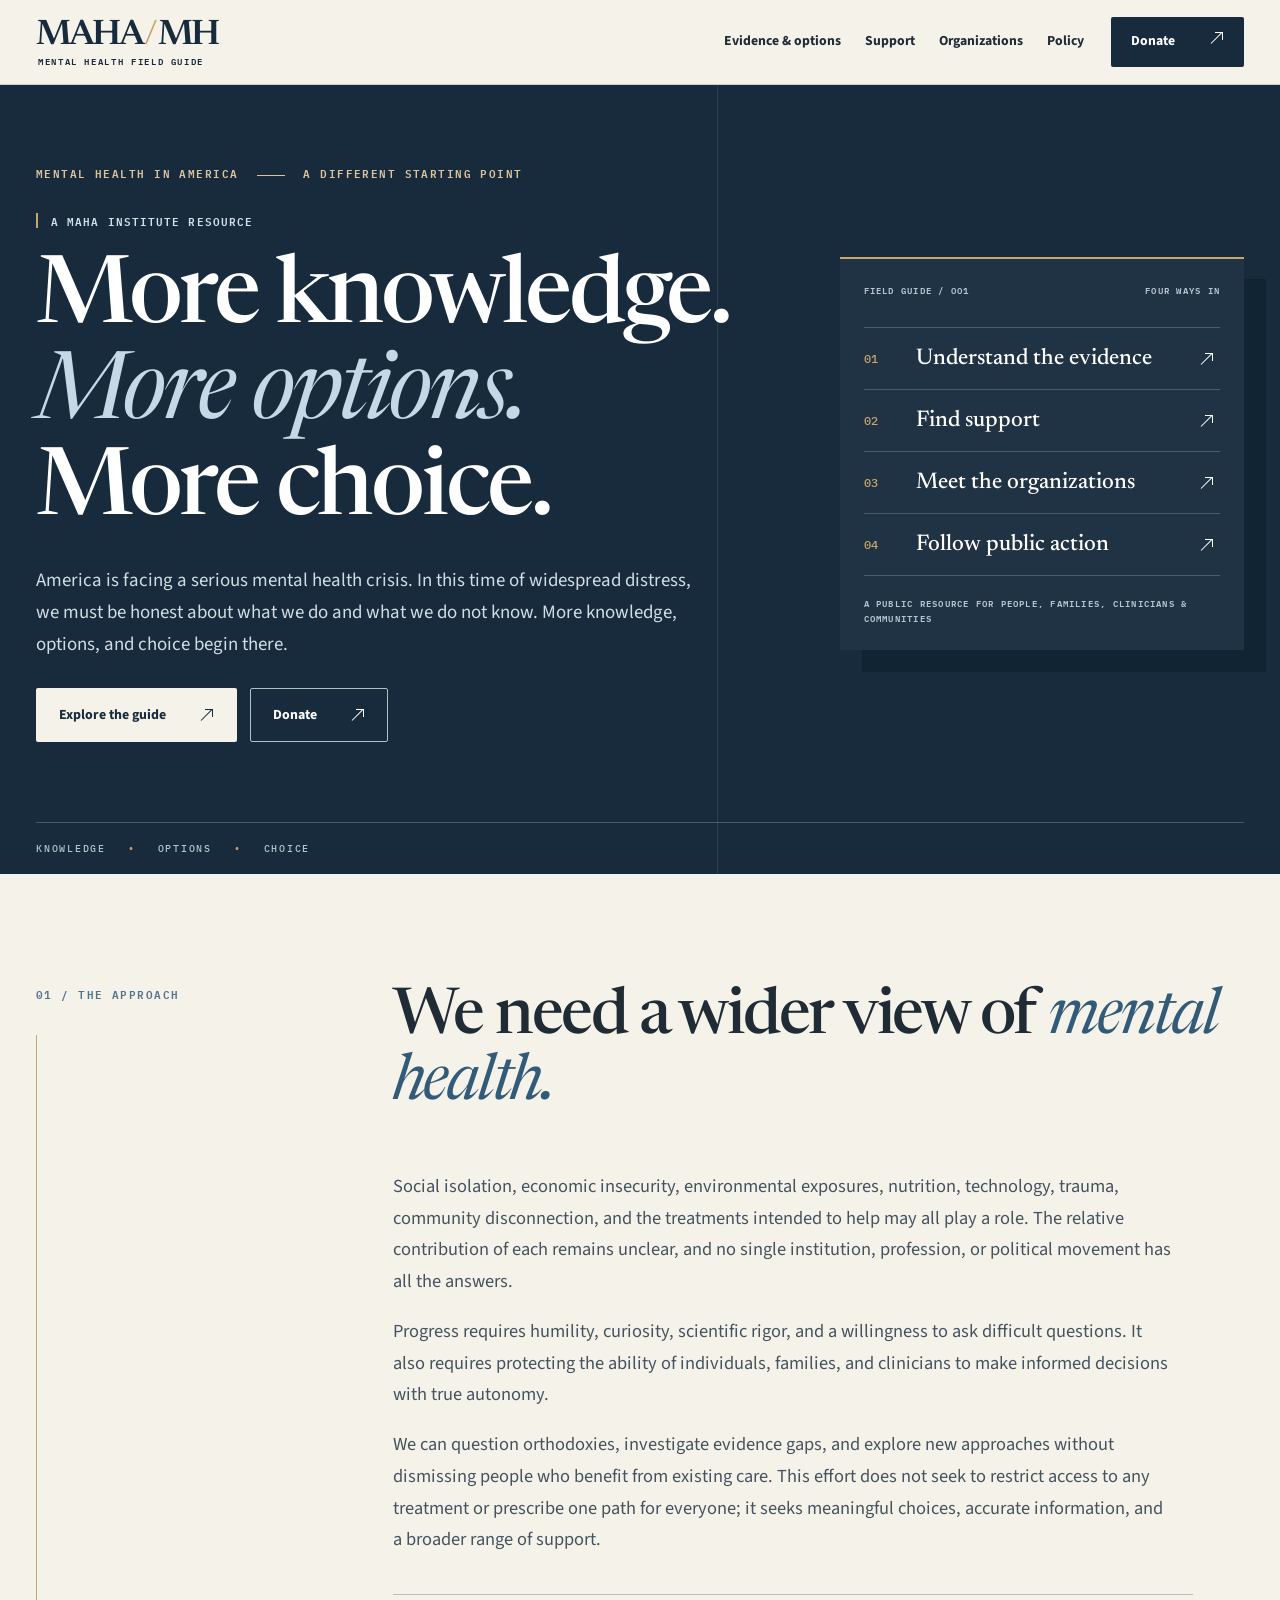
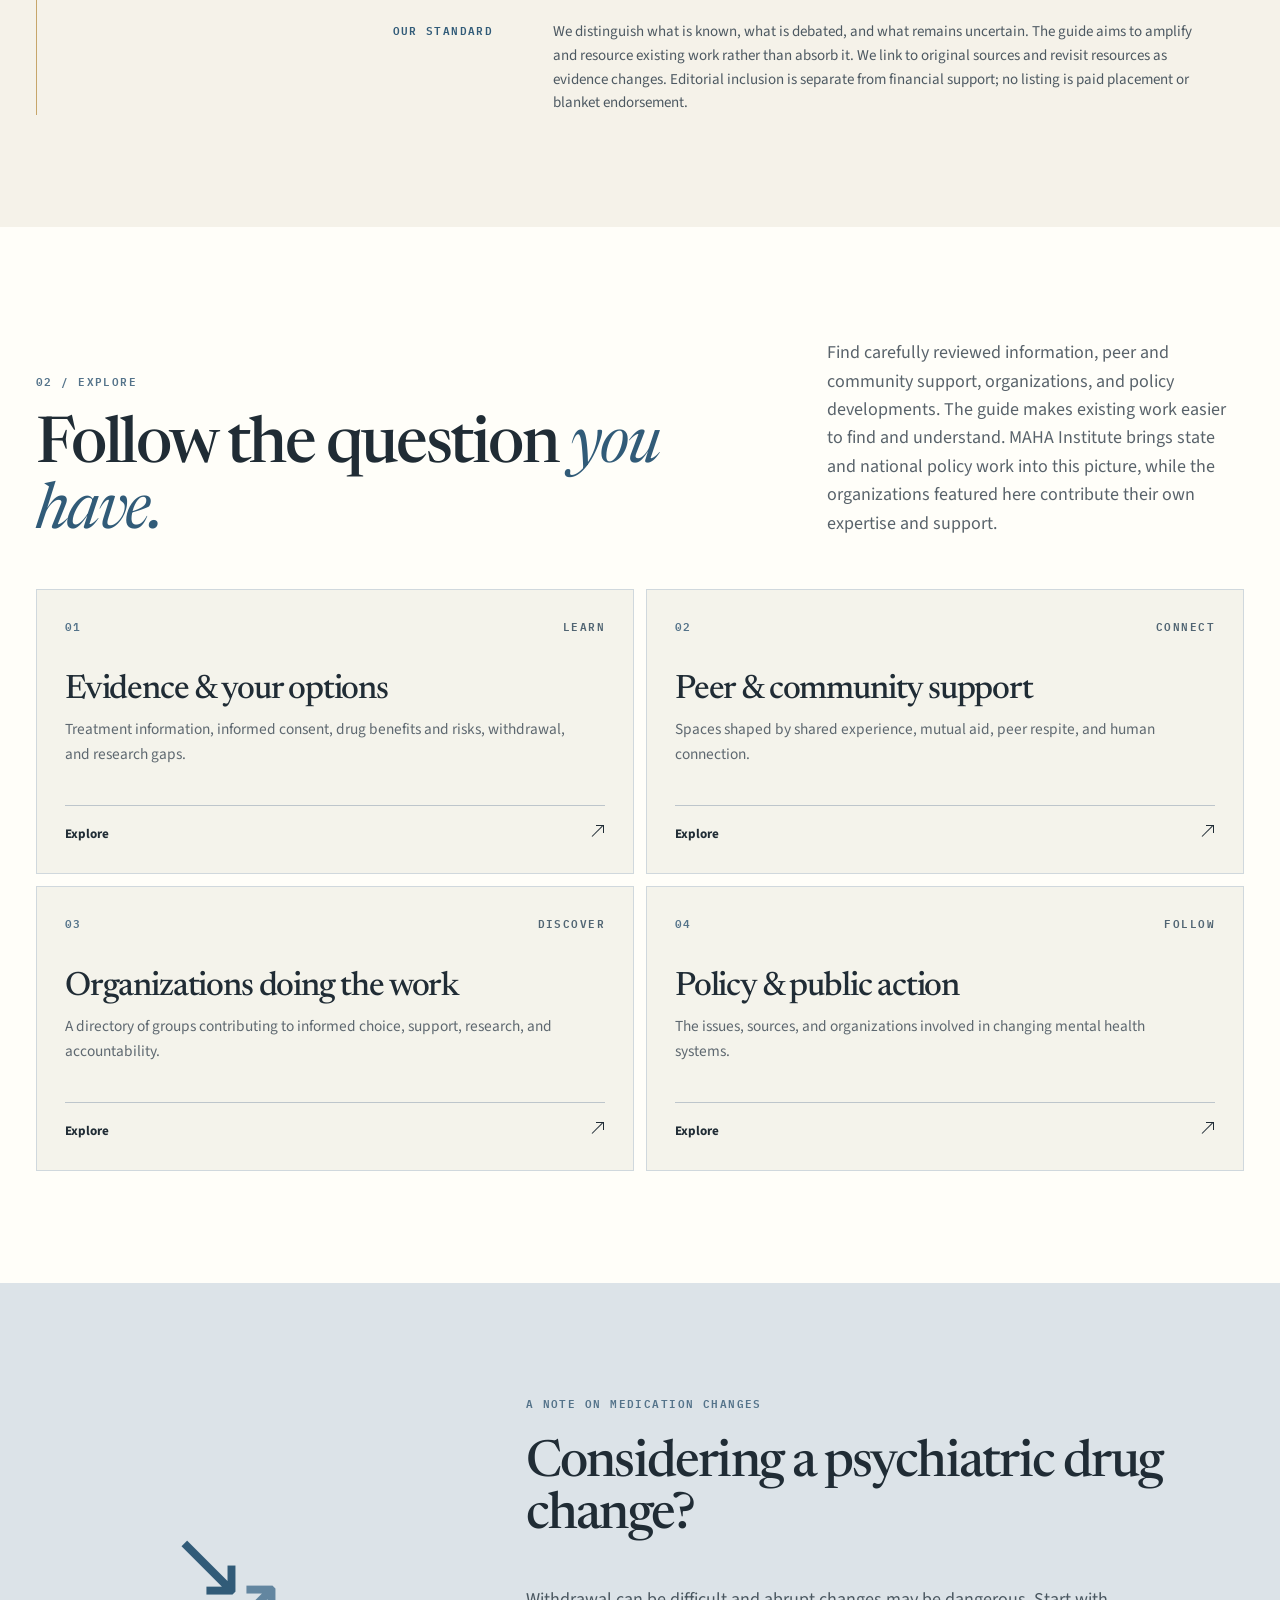
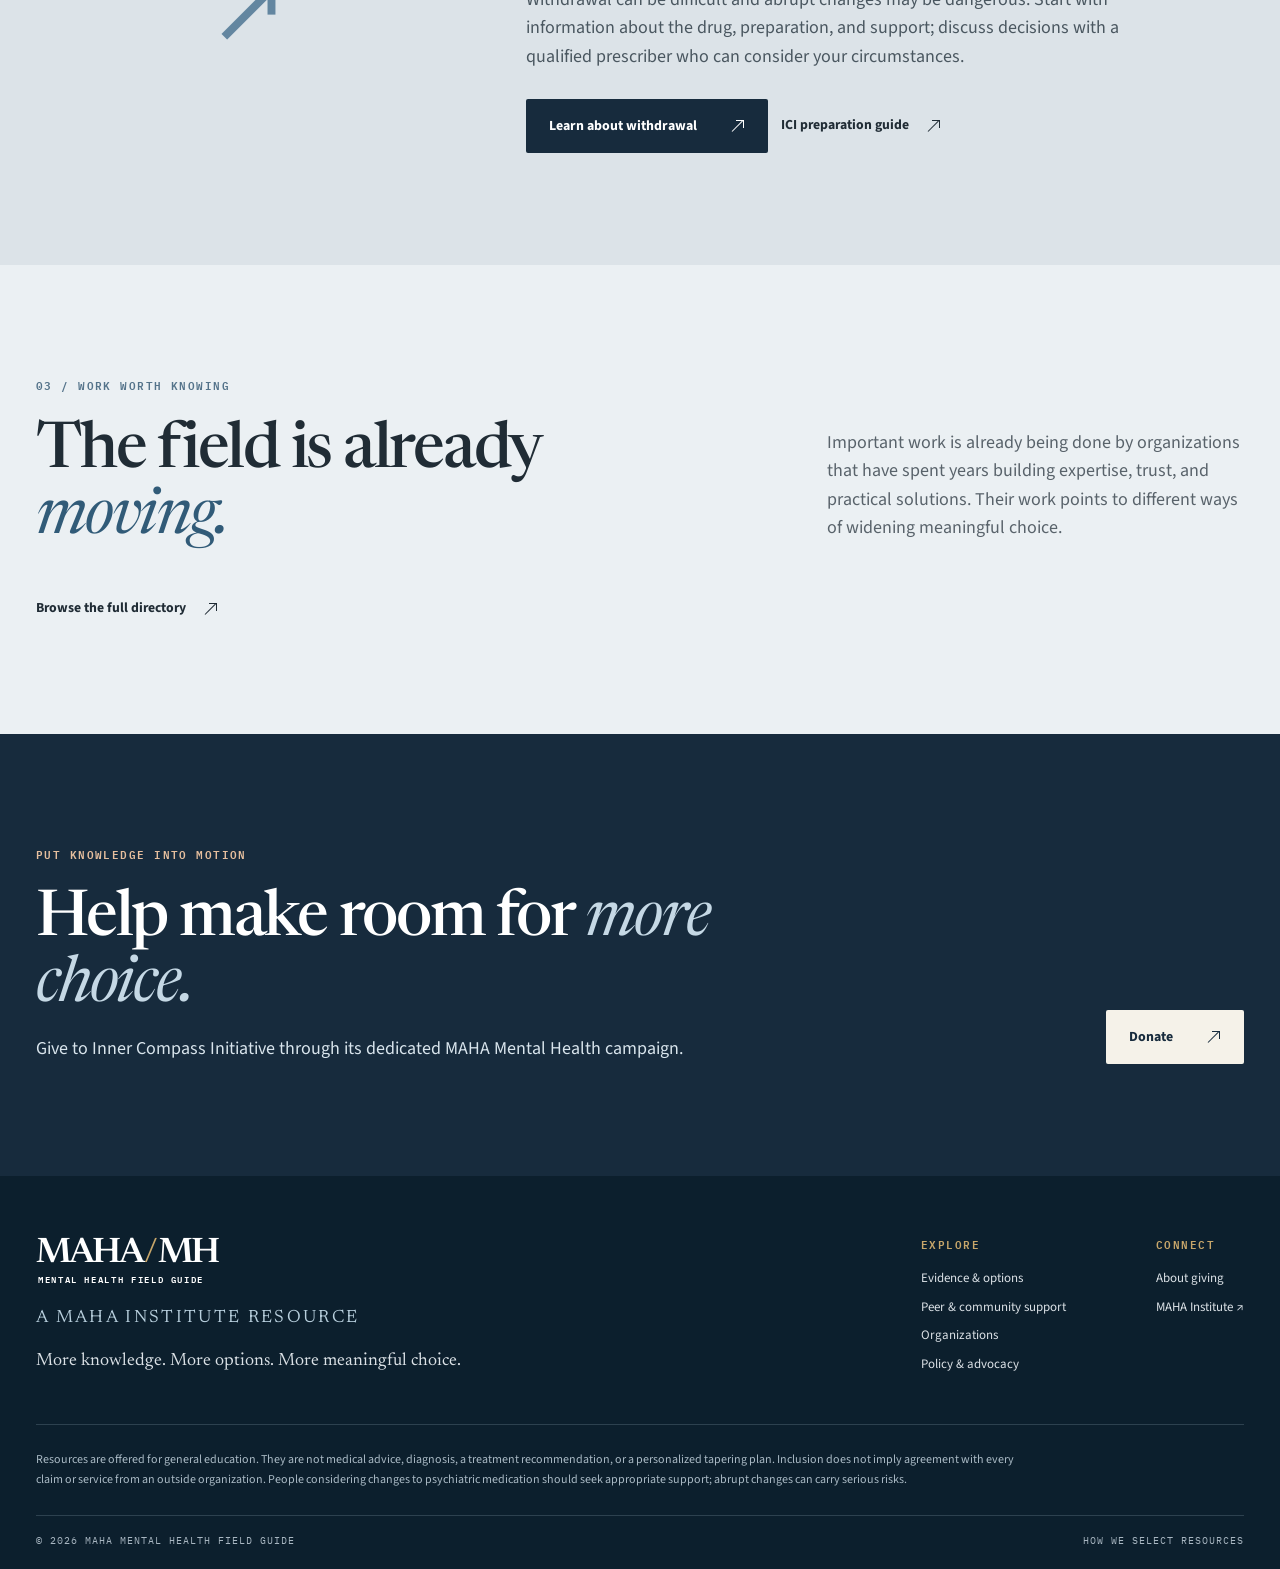
==== commit 92ac3e62: "Render link arrows without iOS emoji substitution" ====
--- a/index.html
+++ b/index.html
@@ -1,13 +1,13 @@
 <!doctype html>
-<html lang="en"><head><meta charset="utf-8"><meta name="viewport" content="width=device-width, initial-scale=1"><meta name="theme-color" content="#172b3d"><meta name="description" content="A starting point for honest information, support, and choice in mental health."><title>Home | MAHA Mental Health Field Guide</title><link rel="icon" type="image/svg+xml" href="favicon-navy.svg"><link rel="preconnect" href="https://fonts.googleapis.com"><link rel="preconnect" href="https://fonts.gstatic.com" crossorigin><link href="https://fonts.googleapis.com/css2?family=IBM+Plex+Mono:wght@400;500;600&family=Newsreader:opsz,wght@6..72,400;6..72,500;6..72,600&family=Source+Sans+3:wght@400;500;600;700&display=swap" rel="stylesheet"><link rel="stylesheet" href="styles.css"><script src="app.js" defer></script></head>
+<html lang="en"><head><meta charset="utf-8"><meta name="viewport" content="width=device-width, initial-scale=1"><meta name="theme-color" content="#172b3d"><meta name="description" content="A starting point for honest information, support, and choice in mental health."><title>Home | MAHA Mental Health Field Guide</title><link rel="icon" type="image/svg+xml" href="favicon-navy.svg"><link rel="preconnect" href="https://fonts.googleapis.com"><link rel="preconnect" href="https://fonts.gstatic.com" crossorigin><link href="https://fonts.googleapis.com/css2?family=IBM+Plex+Mono:wght@400;500;600&family=Newsreader:opsz,wght@6..72,400;6..72,500;6..72,600&family=Source+Sans+3:wght@400;500;600;700&display=swap" rel="stylesheet"><link rel="stylesheet" href="styles.css?v=20260929-arrows"><script src="app.js" defer></script></head>
 <body><a class="skip-link" href="#main">Skip to content</a>
-<header class="site-header"><div class="shell header-inner"><a class="wordmark" href="index.html" aria-label="MAHA Mental Health Field Guide home"><span class="wordmark-main">MAHA<span class="wordmark-slash">/</span>MH</span><span class="wordmark-sub">MENTAL HEALTH FIELD GUIDE</span></a><a class="mobile-donate" href="https://givebutter.com/maha-mental-health-gvp1bu" target="_blank" rel="noopener noreferrer" aria-label="Donate to Inner Compass Initiative">Donate <span aria-hidden="true">↗</span></a><button class="menu-toggle" type="button" aria-label="Menu" aria-controls="site-nav" aria-expanded="false"><span class="menu-label">Menu</span><span aria-hidden="true">☰</span></button><nav id="site-nav" aria-label="Main navigation"><a href="evidence.html">Evidence & options</a><a href="support.html">Support</a><a href="organizations.html">Organizations</a><a href="policy.html">Policy</a><a class="nav-donate" href="https://givebutter.com/maha-mental-health-gvp1bu" target="_blank" rel="noopener noreferrer" aria-label="Donate to Inner Compass Initiative">Donate <span aria-hidden="true">↗</span></a></nav></div></header>
+<header class="site-header"><div class="shell header-inner"><a class="wordmark" href="index.html" aria-label="MAHA Mental Health Field Guide home"><span class="wordmark-main">MAHA<span class="wordmark-slash">/</span>MH</span><span class="wordmark-sub">MENTAL HEALTH FIELD GUIDE</span></a><a class="mobile-donate" href="https://givebutter.com/maha-mental-health-gvp1bu" target="_blank" rel="noopener noreferrer" aria-label="Donate to Inner Compass Initiative">Donate <span class="link-arrow" aria-hidden="true"></span></a><button class="menu-toggle" type="button" aria-label="Menu" aria-controls="site-nav" aria-expanded="false"><span class="menu-label">Menu</span><span aria-hidden="true">☰</span></button><nav id="site-nav" aria-label="Main navigation"><a href="evidence.html">Evidence & options</a><a href="support.html">Support</a><a href="organizations.html">Organizations</a><a href="policy.html">Policy</a><a class="nav-donate" href="https://givebutter.com/maha-mental-health-gvp1bu" target="_blank" rel="noopener noreferrer" aria-label="Donate to Inner Compass Initiative">Donate <span class="link-arrow" aria-hidden="true"></span></a></nav></div></header>
 <main id="main">
-<section class="home-hero"><div class="shell hero-layout"><div class="hero-content"><p class="eyebrow light">MENTAL HEALTH IN AMERICA <span class="eyebrow-line"></span> A DIFFERENT STARTING POINT</p><p class="institute-signature">A MAHA Institute resource</p><h1>More knowledge.<br><em>More options.</em><br>More choice.</h1><p class="hero-lead">America is facing a serious mental health crisis. In this time of widespread distress, we must be honest about what we do and what we do not know. More knowledge, options, and choice begin there.</p><div class="hero-actions"><a class="button button-cream" href="evidence.html">Explore the guide <span aria-hidden="true">↗</span></a><a class="button button-outline-light" href="https://givebutter.com/maha-mental-health-gvp1bu" target="_blank" rel="noopener noreferrer" aria-label="Donate to Inner Compass Initiative">Donate <span aria-hidden="true">↗</span></a></div></div><div class="hero-index" aria-label="Explore the guide"><div class="index-top"><span>FIELD GUIDE / 001</span><span>FOUR WAYS IN</span></div><a href="evidence.html"><span>01</span><strong>Understand the evidence</strong><b aria-hidden="true">↗</b></a><a href="support.html"><span>02</span><strong>Find support</strong><b aria-hidden="true">↗</b></a><a href="organizations.html"><span>03</span><strong>Meet the organizations</strong><b aria-hidden="true">↗</b></a><a href="policy.html"><span>04</span><strong>Follow public action</strong><b aria-hidden="true">↗</b></a><div class="index-bottom">A PUBLIC RESOURCE FOR PEOPLE, FAMILIES, CLINICIANS & COMMUNITIES</div></div></div><div class="hero-rule shell"><span>KNOWLEDGE</span><span>OPTIONS</span><span>CHOICE</span></div></section>
+<section class="home-hero"><div class="shell hero-layout"><div class="hero-content"><p class="eyebrow light">MENTAL HEALTH IN AMERICA <span class="eyebrow-line"></span> A DIFFERENT STARTING POINT</p><p class="institute-signature">A MAHA Institute resource</p><h1>More knowledge.<br><em>More options.</em><br>More choice.</h1><p class="hero-lead">America is facing a serious mental health crisis. In this time of widespread distress, we must be honest about what we do and what we do not know. More knowledge, options, and choice begin there.</p><div class="hero-actions"><a class="button button-cream" href="evidence.html">Explore the guide <span class="link-arrow" aria-hidden="true"></span></a><a class="button button-outline-light" href="https://givebutter.com/maha-mental-health-gvp1bu" target="_blank" rel="noopener noreferrer" aria-label="Donate to Inner Compass Initiative">Donate <span class="link-arrow" aria-hidden="true"></span></a></div></div><div class="hero-index" aria-label="Explore the guide"><div class="index-top"><span>FIELD GUIDE / 001</span><span>FOUR WAYS IN</span></div><a href="evidence.html"><span>01</span><strong>Understand the evidence</strong><b class="link-arrow" aria-hidden="true"></b></a><a href="support.html"><span>02</span><strong>Find support</strong><b class="link-arrow" aria-hidden="true"></b></a><a href="organizations.html"><span>03</span><strong>Meet the organizations</strong><b class="link-arrow" aria-hidden="true"></b></a><a href="policy.html"><span>04</span><strong>Follow public action</strong><b class="link-arrow" aria-hidden="true"></b></a><div class="index-bottom">A PUBLIC RESOURCE FOR PEOPLE, FAMILIES, CLINICIANS & COMMUNITIES</div></div></div><div class="hero-rule shell"><span>KNOWLEDGE</span><span>OPTIONS</span><span>CHOICE</span></div></section>
 <section class="section intro-section" id="approach"><div class="shell intro-grid"><div class="section-side"><span class="section-number">01 / THE APPROACH</span><span class="side-rule"></span></div><div class="prose-large"><h2>We need a wider view of <em>mental health.</em></h2><p>Social isolation, economic insecurity, environmental exposures, nutrition, technology, trauma, community disconnection, and the treatments intended to help may all play a role. The relative contribution of each remains unclear, and no single institution, profession, or political movement has all the answers.</p><p>Progress requires humility, curiosity, scientific rigor, and a willingness to ask difficult questions. It also requires protecting the ability of individuals, families, and clinicians to make informed decisions with true autonomy.</p><p>We can question orthodoxies, investigate evidence gaps, and explore new approaches without dismissing people who benefit from existing care. This effort does not seek to restrict access to any treatment or prescribe one path for everyone; it seeks meaningful choices, accurate information, and a broader range of support.</p><div class="approach-note"><strong>Our standard</strong><p>We distinguish what is known, what is debated, and what remains uncertain. The guide aims to amplify and resource existing work rather than absorb it. We link to original sources and revisit resources as evidence changes. Editorial inclusion is separate from financial support; no listing is paid placement or blanket endorsement.</p></div></div></div></section>
-<section class="section pathways"><div class="shell"><div class="section-head"><div><span class="section-number">02 / EXPLORE</span><h2>Follow the question <em>you have.</em></h2></div><p>Find carefully reviewed information, peer and community support, organizations, and policy developments. The guide makes existing work easier to find and understand. MAHA Institute brings state and national policy work into this picture, while the organizations featured here contribute their own expertise and support.</p></div><div class="route-grid"><a class="route-card" href="evidence.html"><span class="route-no">01</span><span class="route-label">LEARN</span><h3>Evidence & your options</h3><p>Treatment information, informed consent, drug benefits and risks, withdrawal, and research gaps.</p><span class="route-action">Explore <span aria-hidden="true">↗</span></span></a><a class="route-card" href="support.html"><span class="route-no">02</span><span class="route-label">CONNECT</span><h3>Peer & community support</h3><p>Spaces shaped by shared experience, mutual aid, peer respite, and human connection.</p><span class="route-action">Explore <span aria-hidden="true">↗</span></span></a><a class="route-card" href="organizations.html"><span class="route-no">03</span><span class="route-label">DISCOVER</span><h3>Organizations doing the work</h3><p>A directory of groups contributing to informed choice, support, research, and accountability.</p><span class="route-action">Explore <span aria-hidden="true">↗</span></span></a><a class="route-card" href="policy.html"><span class="route-no">04</span><span class="route-label">FOLLOW</span><h3>Policy & public action</h3><p>The issues, sources, and organizations involved in changing mental health systems.</p><span class="route-action">Explore <span aria-hidden="true">↗</span></span></a></div></div></section>
-<section class="section urgent-section"><div class="shell urgent-grid"><div class="urgent-symbol" aria-hidden="true"><span>↘</span><span>↗</span></div><div><span class="section-number">A NOTE ON MEDICATION CHANGES</span><h2>Considering a psychiatric drug change?</h2><p>Withdrawal can be difficult and abrupt changes may be dangerous. Start with information about the drug, preparation, and support; discuss decisions with a qualified prescriber who can consider your circumstances.</p><div class="button-row"><a class="button button-dark" href="evidence.html#withdrawal">Learn about withdrawal <span aria-hidden="true">↗</span></a><a class="text-link" href="https://www.theinnercompass.org/prepare" target="_blank" rel="noopener noreferrer">ICI preparation guide<span aria-hidden="true">↗</span></a></div></div></div></section>
-<section class="section work-section"><div class="shell"><div class="section-head"><div><span class="section-number">03 / WORK WORTH KNOWING</span><h2>The field is already <em>moving.</em></h2></div><p>Important work is already being done by organizations that have spent years building expertise, trust, and practical solutions. Their work points to different ways of widening meaningful choice.</p></div><a class="text-link" href="organizations.html">Browse the full directory <span aria-hidden="true">↗</span></a></div></section>
-<section class="section closing-cta"><div class="shell closing-grid"><div><span class="section-number">PUT KNOWLEDGE INTO MOTION</span><h2>Help make room for <em>more choice.</em></h2><p>Give to Inner Compass Initiative through its dedicated MAHA Mental Health campaign.</p></div><a class="button button-cream" href="https://givebutter.com/maha-mental-health-gvp1bu" target="_blank" rel="noopener noreferrer" aria-label="Donate to Inner Compass Initiative">Donate <span aria-hidden="true">↗</span></a></div></section>
+<section class="section pathways"><div class="shell"><div class="section-head"><div><span class="section-number">02 / EXPLORE</span><h2>Follow the question <em>you have.</em></h2></div><p>Find carefully reviewed information, peer and community support, organizations, and policy developments. The guide makes existing work easier to find and understand. MAHA Institute brings state and national policy work into this picture, while the organizations featured here contribute their own expertise and support.</p></div><div class="route-grid"><a class="route-card" href="evidence.html"><span class="route-no">01</span><span class="route-label">LEARN</span><h3>Evidence & your options</h3><p>Treatment information, informed consent, drug benefits and risks, withdrawal, and research gaps.</p><span class="route-action">Explore <span class="link-arrow" aria-hidden="true"></span></span></a><a class="route-card" href="support.html"><span class="route-no">02</span><span class="route-label">CONNECT</span><h3>Peer & community support</h3><p>Spaces shaped by shared experience, mutual aid, peer respite, and human connection.</p><span class="route-action">Explore <span class="link-arrow" aria-hidden="true"></span></span></a><a class="route-card" href="organizations.html"><span class="route-no">03</span><span class="route-label">DISCOVER</span><h3>Organizations doing the work</h3><p>A directory of groups contributing to informed choice, support, research, and accountability.</p><span class="route-action">Explore <span class="link-arrow" aria-hidden="true"></span></span></a><a class="route-card" href="policy.html"><span class="route-no">04</span><span class="route-label">FOLLOW</span><h3>Policy & public action</h3><p>The issues, sources, and organizations involved in changing mental health systems.</p><span class="route-action">Explore <span class="link-arrow" aria-hidden="true"></span></span></a></div></div></section>
+<section class="section urgent-section"><div class="shell urgent-grid"><div class="urgent-symbol" aria-hidden="true"><span>↘︎</span><span>↗︎</span></div><div><span class="section-number">A NOTE ON MEDICATION CHANGES</span><h2>Considering a psychiatric drug change?</h2><p>Withdrawal can be difficult and abrupt changes may be dangerous. Start with information about the drug, preparation, and support; discuss decisions with a qualified prescriber who can consider your circumstances.</p><div class="button-row"><a class="button button-dark" href="evidence.html#withdrawal">Learn about withdrawal <span class="link-arrow" aria-hidden="true"></span></a><a class="text-link" href="https://www.theinnercompass.org/prepare" target="_blank" rel="noopener noreferrer">ICI preparation guide<span class="link-arrow" aria-hidden="true"></span></a></div></div></div></section>
+<section class="section work-section"><div class="shell"><div class="section-head"><div><span class="section-number">03 / WORK WORTH KNOWING</span><h2>The field is already <em>moving.</em></h2></div><p>Important work is already being done by organizations that have spent years building expertise, trust, and practical solutions. Their work points to different ways of widening meaningful choice.</p></div><a class="text-link" href="organizations.html">Browse the full directory <span class="link-arrow" aria-hidden="true"></span></a></div></section>
+<section class="section closing-cta"><div class="shell closing-grid"><div><span class="section-number">PUT KNOWLEDGE INTO MOTION</span><h2>Help make room for <em>more choice.</em></h2><p>Give to Inner Compass Initiative through its dedicated MAHA Mental Health campaign.</p></div><a class="button button-cream" href="https://givebutter.com/maha-mental-health-gvp1bu" target="_blank" rel="noopener noreferrer" aria-label="Donate to Inner Compass Initiative">Donate <span class="link-arrow" aria-hidden="true"></span></a></div></section>
 </main>
-<footer class="site-footer"><div class="shell"><div class="footer-main"><div><a class="wordmark wordmark-light" href="index.html"><span class="wordmark-main">MAHA<span class="wordmark-slash">/</span>MH</span><span class="wordmark-sub">MENTAL HEALTH FIELD GUIDE</span></a><p class="footer-institute">A MAHA Institute resource</p><p>More knowledge. More options. More meaningful choice.</p></div><div class="footer-nav"><div><span class="footer-label">Explore</span><a href="evidence.html">Evidence & options</a><a href="support.html">Peer & community support</a><a href="organizations.html">Organizations</a><a href="policy.html">Policy & advocacy</a></div><div><span class="footer-label">Connect</span><a href="giving.html">About giving</a><a href="https://www.mahainstitute.us/" target="_blank" rel="noopener noreferrer">MAHA Institute ↗</a></div></div></div><div class="footer-disclaimer"><p>Resources are offered for general education. They are not medical advice, diagnosis, a treatment recommendation, or a personalized tapering plan. Inclusion does not imply agreement with every claim or service from an outside organization. People considering changes to psychiatric medication should seek appropriate support; abrupt changes can carry serious risks.</p></div><div class="footer-bottom"><span>© 2026 MAHA Mental Health Field Guide</span><a href="index.html#approach">How we select resources</a></div></div></footer></body></html>+<footer class="site-footer"><div class="shell"><div class="footer-main"><div><a class="wordmark wordmark-light" href="index.html"><span class="wordmark-main">MAHA<span class="wordmark-slash">/</span>MH</span><span class="wordmark-sub">MENTAL HEALTH FIELD GUIDE</span></a><p class="footer-institute">A MAHA Institute resource</p><p>More knowledge. More options. More meaningful choice.</p></div><div class="footer-nav"><div><span class="footer-label">Explore</span><a href="evidence.html">Evidence & options</a><a href="support.html">Peer & community support</a><a href="organizations.html">Organizations</a><a href="policy.html">Policy & advocacy</a></div><div><span class="footer-label">Connect</span><a href="giving.html">About giving</a><a href="https://www.mahainstitute.us/" target="_blank" rel="noopener noreferrer">MAHA Institute ↗︎</a></div></div></div><div class="footer-disclaimer"><p>Resources are offered for general education. They are not medical advice, diagnosis, a treatment recommendation, or a personalized tapering plan. Inclusion does not imply agreement with every claim or service from an outside organization. People considering changes to psychiatric medication should seek appropriate support; abrupt changes can carry serious risks.</p></div><div class="footer-bottom"><span>© 2026 MAHA Mental Health Field Guide</span><a href="index.html#approach">How we select resources</a></div></div></footer></body></html>
--- a/styles.css
+++ b/styles.css
@@ -27,3 +27,57 @@
 .institute-priorities{margin:0 0 80px;padding:45px;background:#e9eff3;border:1px solid #c8d4dc;border-top:4px solid var(--blue)}.institute-priorities .section-head{margin-bottom:30px;padding-bottom:28px;border-bottom:1px solid #bdcdd7}.institute-priorities .section-head h2{color:var(--blue)}.priority-grid,.spotlight-grid{display:grid;grid-template-columns:repeat(2,minmax(0,1fr));gap:12px}.priority-grid article,.spotlight-grid article{padding:25px;background:var(--paper);border:1px solid #d4dce1}.priority-grid article>span,.spotlight-grid article>span{font:600 .69rem var(--mono);letter-spacing:.1em;color:var(--blue)}.priority-grid h3,.spotlight-grid h3{margin:16px 0 10px}.priority-grid p,.spotlight-grid p{font-size:.95rem;color:var(--muted);margin-bottom:0}.institute-priorities .source-links{margin-top:24px}.policy-spotlight,.funding-watch{border-top:1px solid var(--line);padding-top:58px;margin-top:65px}.policy-spotlight>p,.funding-watch>p{max-width:850px;color:var(--muted)}.spotlight-grid{margin:28px 0 22px}.spotlight-grid p{margin-bottom:18px}.funding-watch .text-link{color:var(--blue)}.funding-watch .text-link:hover{color:var(--sapphire)}@media(max-width:700px){.priority-grid,.spotlight-grid{grid-template-columns:1fr}.institute-priorities{padding:26px}}
 
 .institute-signature{display:inline-block;color:#d3e1ea;border-left:2px solid var(--copper);padding-left:13px;margin:-8px 0 24px;font:600 .68rem/1.4 var(--mono);letter-spacing:.1em;text-transform:uppercase}.hero-content .institute-signature+h1{margin-top:0}.footer-institute{color:#b8cfdd;font:600 .65rem/1.5 var(--mono);letter-spacing:.13em;text-transform:uppercase;margin:18px 0 9px}.status-tag{display:inline-block;background:#e1ebf1;color:#254764;border:1px solid #a9bfcd;padding:5px 9px;font:600 .66rem/1.35 var(--mono);letter-spacing:.03em;margin-top:12px}.spotlight-grid .status-tag{display:table}.funding-status{margin:0 0 15px}
+
+.institute-priorities{margin-bottom:14px}.state-efforts{margin-top:0;margin-bottom:70px;border-left-color:var(--blue);background:#f8f8f1}
+
+/* Phone layout: scale the editorial type and keep every action within its card. */
+@media(max-width:650px){
+  h1,h2,h3{overflow-wrap:break-word}
+  h2{font-size:clamp(2.25rem,10vw,3.1rem);line-height:1.08}
+  .home-hero h1,.page-hero h1{font-size:clamp(2.75rem,11.5vw,4rem);line-height:1.02}
+  .hero-layout{min-height:0}
+  .hero-content{padding:48px 0 28px}
+  .hero-index{margin:0 0 32px;box-shadow:none}
+  .hero-rule{flex-wrap:wrap;line-height:1.5}
+  .page-hero{padding:54px 0 60px}
+  .page-hero:after{font-size:13rem;bottom:-35px}
+  .section-head{margin-bottom:28px}
+  .page-aside{margin-bottom:38px}
+  .page-content section{padding-bottom:48px;margin-bottom:48px}
+  .route-card,.directory-entry{min-height:0}
+  .route-card{padding:23px}
+  .directory-entry{padding:23px}
+  .search-field,.search-field input{width:100%;min-width:0}
+  .directory-tools{display:block}
+  .filters{margin-top:14px}
+  .institute-priorities{padding:22px;margin-bottom:12px}
+  .institute-priorities .section-head{padding-bottom:20px}
+  .priority-grid article,.spotlight-grid article{padding:20px}
+  .state-efforts{margin-bottom:50px}
+  .tracking-tool{padding:22px}
+  .tracking-tool .button,.source-links a{width:100%;min-width:0;white-space:normal;overflow-wrap:anywhere}
+  .source-panel{padding:22px}
+  .source-links a{gap:12px}
+  .feature-card:first-child h3{font-size:clamp(2.15rem,10vw,2.9rem)}
+  .feature-card h3{font-size:2.1rem}
+  .application-context h2{font-size:clamp(2.25rem,10vw,3rem)}
+  .application-form{min-width:0}
+  .footer-nav{flex-wrap:wrap}
+}
+@media(max-width:390px){
+  .header-inner{gap:6px}
+  .wordmark-main{font-size:1.5rem}
+  .wordmark-sub{font-size:.4rem;letter-spacing:.11em}
+  .mobile-donate{padding:8px;font-size:.65rem}
+  .menu-toggle{padding:7px;font-size:.7rem}
+  .home-hero h1,.page-hero h1{font-size:clamp(2.65rem,11vw,3.25rem)}
+  h2{font-size:clamp(2.1rem,10vw,2.55rem)}
+  .eyebrow{font-size:.62rem}
+  .hero-index>a{grid-template-columns:27px minmax(0,1fr) 14px;gap:8px}
+  .hero-index>a strong{font-size:1.08rem}
+}
+
+/* Draw corner arrows as CSS so iOS cannot substitute an emoji glyph. */
+.link-arrow{display:inline-block;position:relative;flex:none;width:14px;height:14px;vertical-align:middle;font-style:normal}
+.link-arrow::before{content:"";position:absolute;left:1px;bottom:1px;width:15px;border-top:1.5px solid currentColor;transform:rotate(-45deg);transform-origin:left center}
+.link-arrow::after{content:"";position:absolute;right:1px;top:1px;width:7px;height:7px;border-top:1.5px solid currentColor;border-right:1.5px solid currentColor}
